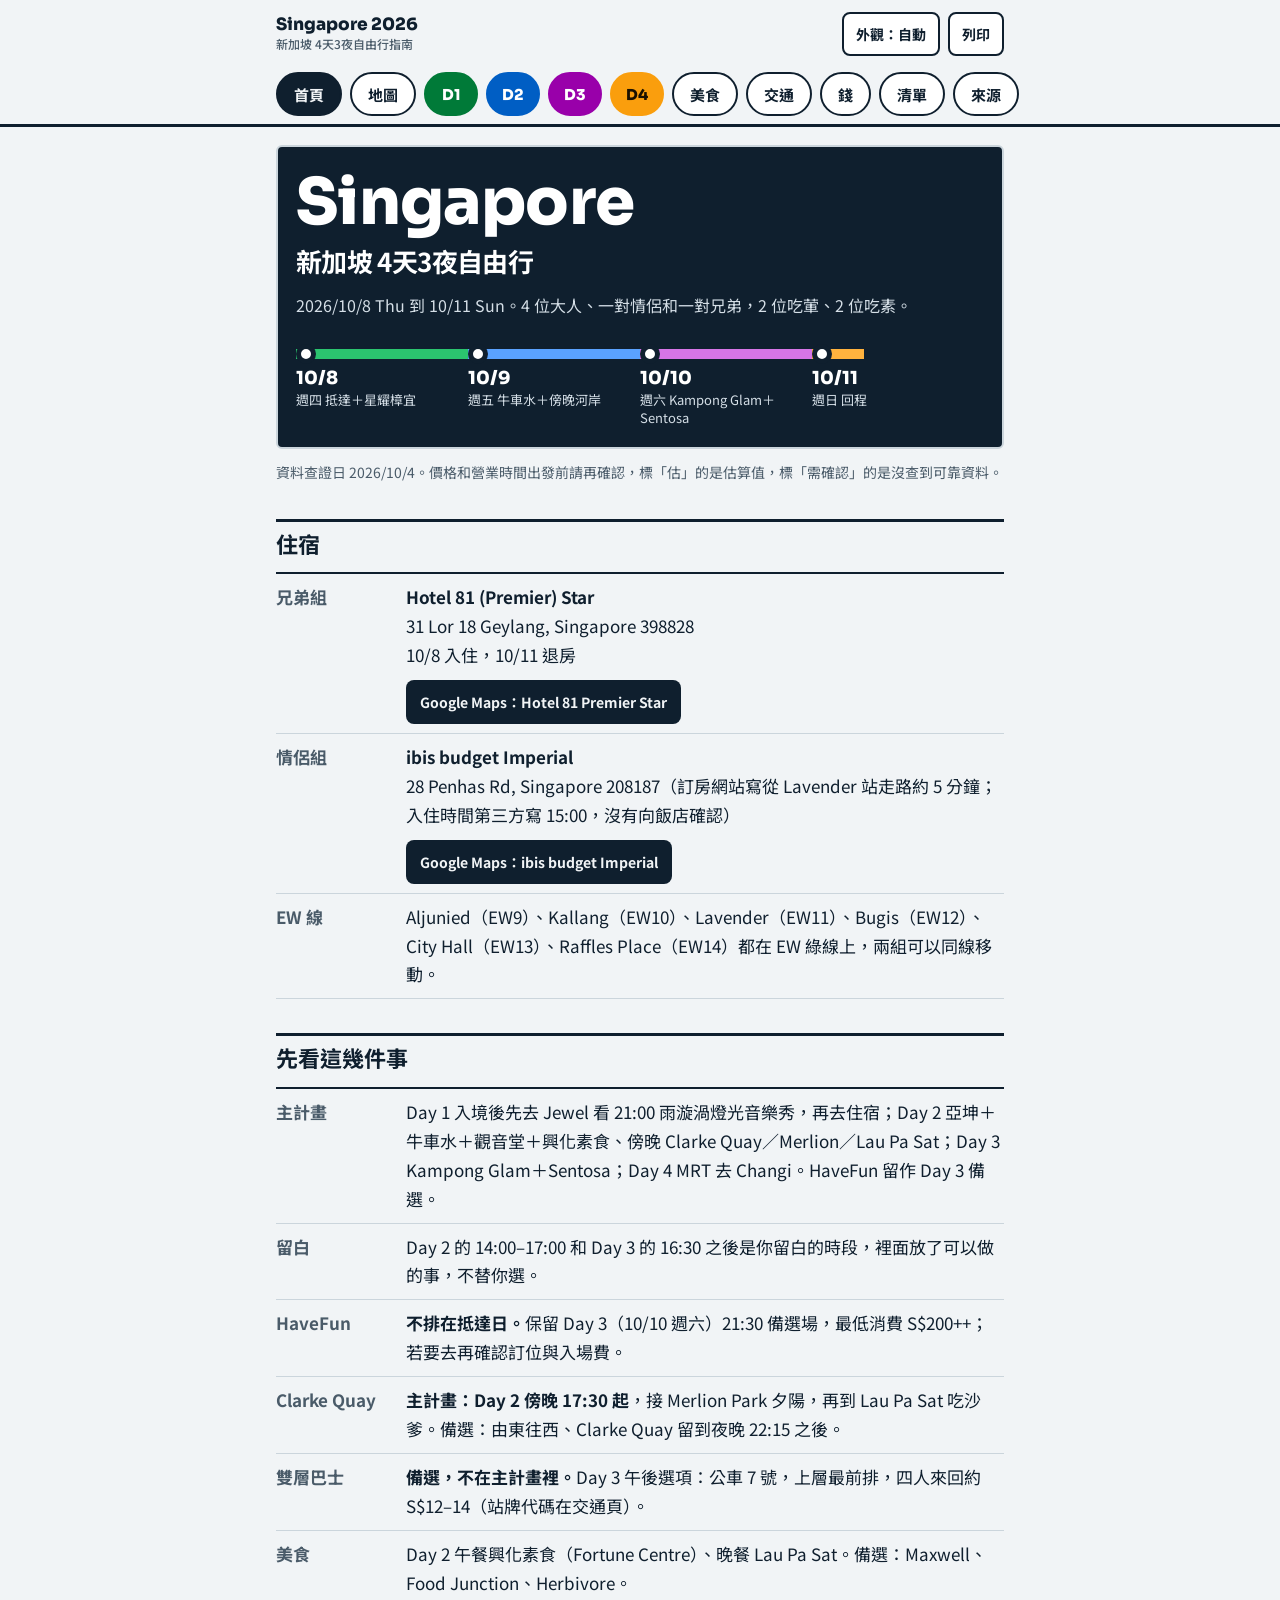
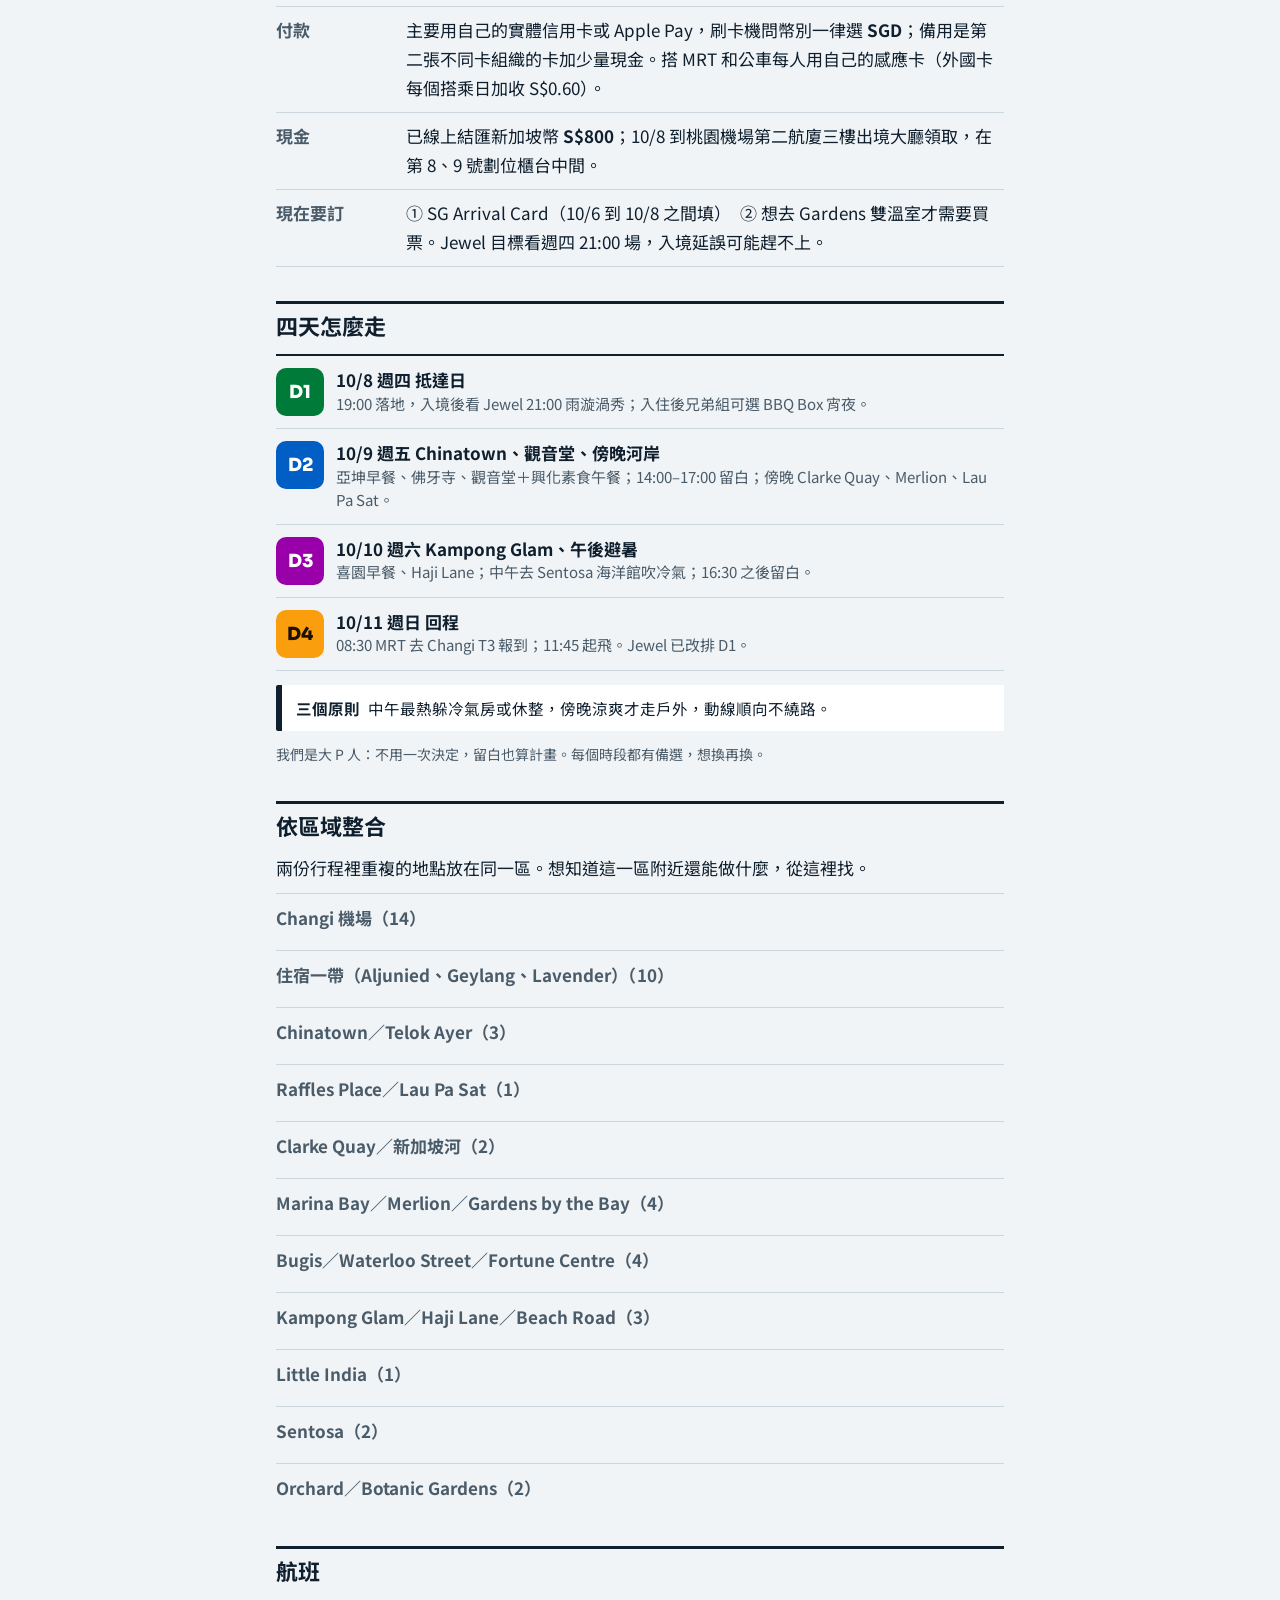
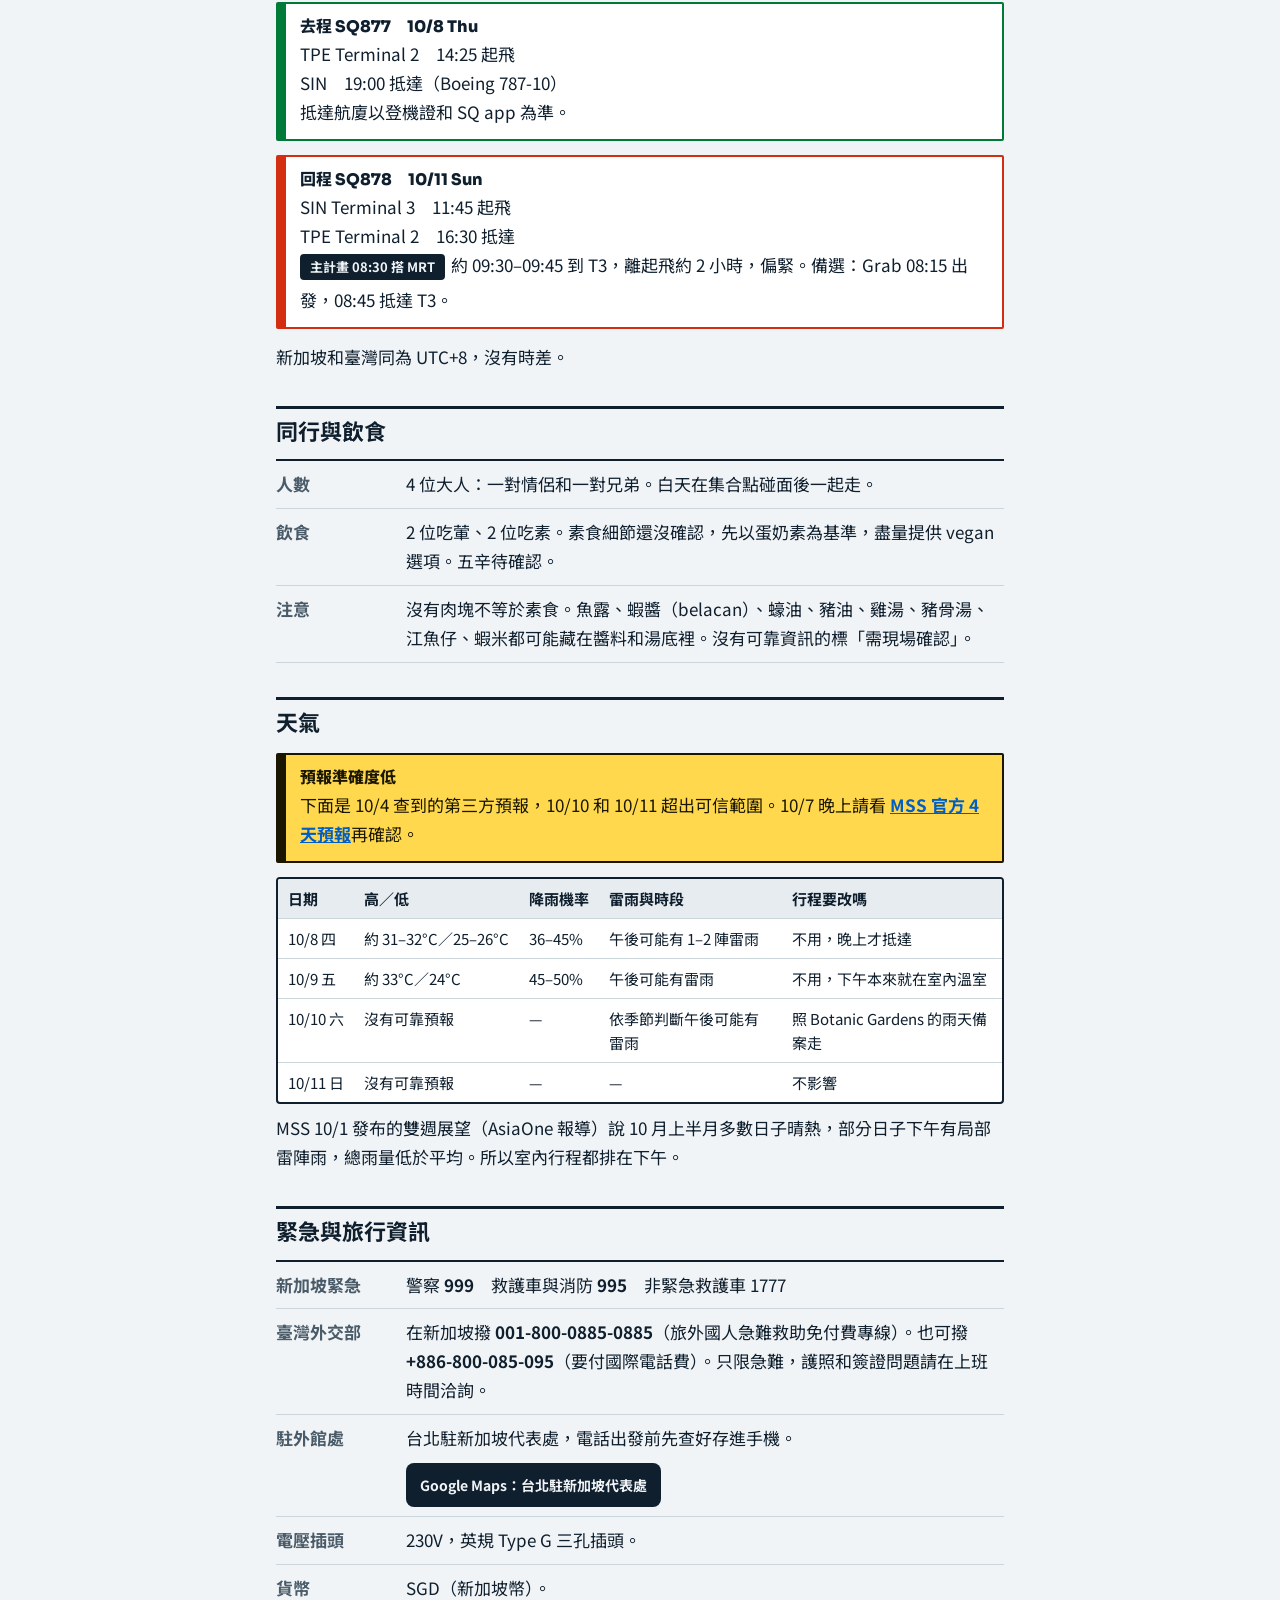
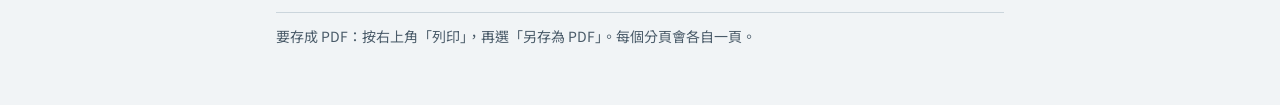
==== index.html @ 4a880fe7 "Add Geylang supper option for Day 1" ====
<!DOCTYPE html>
<html lang="zh-Hant" data-theme="auto">
<head>
<meta charset="utf-8">
<meta name="viewport" content="width=device-width, initial-scale=1, viewport-fit=cover">
<title>新加坡 4天3夜自由行指南 2026/10/8–10/11</title>
<meta name="theme-color" content="#0F1F2E">
<link rel="preconnect" href="https://fonts.googleapis.com">
<link rel="preconnect" href="https://fonts.gstatic.com" crossorigin>
<link href="https://fonts.googleapis.com/css2?family=Noto+Sans+TC:wght@400;500;700;900&amp;family=Sora:wght@500;700;800&amp;display=swap" rel="stylesheet">
<style>
/* ---------- tokens: 以新加坡 MRT 路線色當每天的識別色 ---------- */
:root{
  --paper:#F1F4F6; --surface:#FFFFFF; --soft:#E6ECF0; --ink:#0F1F2E; --muted:#4A5B69; --line:#CBD5DC;
  --ew:#007A38; --dt:#005EC4; --ne:#9900AA; --cc:#FA9E0D;
  --ew-r:#007A38; --dt-r:#005EC4; --ne-r:#9900AA; --cc-r:#E58A00;
  --red:#D42E12; --red-t:#B3250D;
  --sign:#FFD84D; --sign-ink:#1B1600;
  --veg-bg:#DDF3E4; --veg-ink:#0B5D2A;
  --rain-bg:#DCEBFA; --rain-ink:#0B3F85;
  --focus:#005EC4;
  box-sizing:border-box;
  padding-top:env(safe-area-inset-top,0px);
  padding-bottom:env(safe-area-inset-bottom,0px);
}
@media (prefers-color-scheme:dark){
  :root:not([data-theme="light"]){
    --paper:#0B1620; --surface:#13222E; --soft:#1B2D3A; --ink:#EAF0F4; --muted:#A5B5C1; --line:#2B3E4C;
    --ew-r:#2BC46F; --dt-r:#5AA2FF; --ne-r:#D675E6; --cc-r:#FFB23E;
    --red-t:#FF8A73; --veg-bg:#133B24; --veg-ink:#8FE0AE; --rain-bg:#12304F; --rain-ink:#9CC8FF; --focus:#8FC0FF;
  }
}
:root[data-theme="dark"]{
  --paper:#0B1620; --surface:#13222E; --soft:#1B2D3A; --ink:#EAF0F4; --muted:#A5B5C1; --line:#2B3E4C;
  --ew-r:#2BC46F; --dt-r:#5AA2FF; --ne-r:#D675E6; --cc-r:#FFB23E;
  --red-t:#FF8A73; --veg-bg:#133B24; --veg-ink:#8FE0AE; --rain-bg:#12304F; --rain-ink:#9CC8FF; --focus:#8FC0FF;
}
.L1{--lnc:var(--ew);--lnr:var(--ew-r);--lni:#fff}
.L2{--lnc:var(--dt);--lnr:var(--dt-r);--lni:#fff}
.L3{--lnc:var(--ne);--lnr:var(--ne-r);--lni:#fff}
.L4{--lnc:var(--cc);--lnr:var(--cc-r);--lni:#1B1100}

/* ---------- base ---------- */
*,*::before,*::after{box-sizing:inherit}
html{background:var(--paper);-webkit-text-size-adjust:100%;scroll-padding-top:calc(env(safe-area-inset-top,0px) + 70px)}
body{margin:0;background:var(--paper);color:var(--ink);
  font:400 17px/1.7 "Noto Sans TC",system-ui,-apple-system,"PingFang TC","Microsoft JhengHei",sans-serif}
a{color:inherit}
a:focus-visible,button:focus-visible,input:focus-visible,summary:focus-visible{outline:3px solid var(--focus);outline-offset:2px}
h1,h2,h3,h4{font-family:Sora,"Noto Sans TC",system-ui,sans-serif;margin:0;line-height:1.3}
p{margin:0 0 10px}
small{font-size:13px;color:var(--muted)}
b,strong{font-weight:700}
.wrap{max-width:760px;margin:0 auto;padding:0 16px}

/* ---------- top bar & nav ---------- */
.top{display:flex;align-items:center;justify-content:space-between;gap:12px;padding:12px 16px 8px;max-width:760px;margin:0 auto}
.brand{font:800 17px/1.2 Sora,"Noto Sans TC",sans-serif}
.brand small{display:block;font:500 12px/1.4 "Noto Sans TC",sans-serif;color:var(--muted)}
.tools{display:flex;gap:8px}
.tools button{min-height:44px;min-width:44px;padding:0 12px;border:2px solid var(--ink);border-radius:8px;background:var(--surface);color:var(--ink);font:700 14px/1 "Noto Sans TC",sans-serif;cursor:pointer}
.nav{position:sticky;top:env(safe-area-inset-top,0px);z-index:20;background:var(--paper);border-bottom:3px solid var(--ink)}
.nav .row{display:flex;gap:8px;overflow-x:auto;padding:8px 16px;max-width:760px;margin:0 auto;scrollbar-width:none}
.nav .row::-webkit-scrollbar{display:none}
.nav a{flex:none;display:inline-flex;align-items:center;justify-content:center;min-height:44px;padding:0 16px;border:2px solid var(--ink);border-radius:999px;background:var(--surface);color:var(--ink);font:700 15px/1 "Noto Sans TC",sans-serif;text-decoration:none}
.nav a[aria-current="page"]{background:var(--ink);color:var(--paper)}
.nav a.dy{min-width:54px;padding:0 12px;border-color:var(--lnc);background:var(--lnc);color:var(--lni);font-family:Sora,sans-serif;font-weight:800}
.nav a.dy[aria-current="page"]{background:var(--lnc);color:var(--lni);outline:3px solid var(--ink);outline-offset:2px}
main{max-width:760px;margin:0 auto;padding:18px 16px 56px}
.js .panel{display:none}
.js .panel.on{display:block}

/* ---------- hero: 站名牌 + 四站路線 ---------- */
.hero{background:#0F1F2E;color:#fff;border-radius:6px;padding:22px 18px 20px;border:2px solid var(--line)}
.hero h1{font:800 clamp(40px,12vw,64px)/1.05 Sora,sans-serif;letter-spacing:-.01em}
.hero h1 span{display:block;margin-top:8px;font:700 clamp(20px,5.6vw,26px)/1.3 "Noto Sans TC",sans-serif}
.hero .lead{margin:14px 0 22px;font-size:16px;color:#D5DFE7}
.strip{list-style:none;margin:0;padding:0;display:flex}
.strip li{flex:1;position:relative;padding-top:26px}
.strip li::before{content:"";position:absolute;left:0;right:0;top:8px;height:10px}
.strip li:nth-child(1)::before{background:#2BC46F}
.strip li:nth-child(2)::before{background:#5AA2FF}
.strip li:nth-child(3)::before{background:#D675E6}
.strip li:nth-child(4)::before{background:#FFB23E;right:70%}
.strip li::after{content:"";position:absolute;left:0;top:3px;width:20px;height:20px;border-radius:50%;background:#fff;border:5px solid #0F1F2E;box-shadow:0 0 0 3px #fff inset}
.strip a{display:block;min-height:56px;color:#fff;text-decoration:none;padding-right:6px}
.strip b{display:block;font:800 18px/1.3 Sora,sans-serif}
.strip span{display:block;font-size:13px;line-height:1.4;color:#D5DFE7}
.stamp{margin:12px 0 0;font-size:14px;color:var(--muted)}

/* ---------- headings & signage ---------- */
.panel h2.sec{margin:34px 0 12px;padding-top:10px;border-top:3px solid var(--ink);font-size:22px}
.panel h2.sec:first-child{margin-top:0}
.sign{margin:14px 0;padding:12px 14px;border:2px solid var(--ink);border-left-width:10px;border-radius:2px;background:var(--surface)}
.sign .t{display:block;font:800 16px/1.4 Sora,"Noto Sans TC",sans-serif;margin-bottom:2px}
.sign p:last-child{margin-bottom:0}
.sign.warn{background:var(--sign);color:var(--sign-ink);border-color:var(--sign-ink)}
.sign.red{border-color:var(--red)}
.sign.blue{border-color:var(--dt-r)}
.sign.green{border-color:var(--ew-r)}

/* ---------- day header ---------- */
.dayhead{display:flex;align-items:center;gap:14px;margin-bottom:14px}
.dayhead .badge{flex:none;display:grid;place-items:center;width:62px;height:62px;border-radius:12px;background:var(--lnc);color:var(--lni);font:800 24px/1 Sora,sans-serif}
.dayhead .date{margin:0;font:700 15px/1.3 "Noto Sans TC",sans-serif;color:var(--muted)}
.dayhead h2{font-size:24px}
.facts{display:grid;grid-template-columns:repeat(3,1fr);border-top:3px solid var(--lnr);border-bottom:3px solid var(--lnr);margin:0 0 18px}
.facts div{padding:10px 8px;border-left:1px solid var(--line)}
.facts div:first-child{border-left:0;padding-left:0}
.facts b{display:block;font:800 18px/1.3 Sora,"Noto Sans TC",sans-serif}
.facts span{display:block;font-size:13px;line-height:1.4;color:var(--muted)}

/* ---------- timeline: 每個停靠點像一個車站 ---------- */
.stop{position:relative;padding:0 0 26px 38px}
.stop::before{content:"";position:absolute;left:11px;top:10px;bottom:-10px;width:8px;border-radius:4px;background:var(--lnr)}
.stop:last-of-type::before{bottom:auto;height:20px}
.stop::after{content:"";position:absolute;left:3px;top:3px;width:24px;height:24px;border-radius:50%;background:var(--surface);border:5px solid var(--ink)}
.stop.key::after{background:var(--ink);box-shadow:0 0 0 4px var(--surface) inset}
.time{margin:0 0 2px;font:800 20px/1.3 Sora,"Noto Sans TC",sans-serif;letter-spacing:.01em}
.stop h3{font-size:19px;margin:0 0 4px}
.what{margin:2px 0 4px}
.meta{margin:6px 0 4px;padding:0;list-style:none;font-size:15px;line-height:1.6}
.meta li{display:grid;grid-template-columns:3.7em 1fr;gap:6px;padding:3px 0}
.meta b{color:var(--muted);font-weight:700}
.tags{margin:8px 0 0}
.tag{display:inline-block;margin:0 6px 6px 0;padding:2px 10px;border-radius:4px;font:700 13px/1.7 "Noto Sans TC",sans-serif}
.t-res{background:var(--red);color:#fff}
.t-cash{background:var(--sign);color:var(--sign-ink)}
.t-veg{background:var(--veg-bg);color:var(--veg-ink);box-shadow:inset 0 0 0 1.5px currentColor}
.t-rain{background:var(--rain-bg);color:var(--rain-ink)}
.t-must{background:var(--ink);color:var(--paper)}
.t-booked{background:#007A38;color:#fff}
.t-booked[hidden]{display:none}
.maps{display:flex;flex-wrap:wrap;gap:8px;margin:10px 0 0}
.maps a{display:inline-flex;align-items:center;min-height:44px;padding:0 14px;border-radius:8px;background:var(--ink);color:var(--paper);font:700 14px/1.3 "Noto Sans TC",sans-serif;text-decoration:none}
details{margin:8px 0}
summary{min-height:44px;display:flex;align-items:center;cursor:pointer;font-weight:700;color:var(--muted)}

/* ---------- 餐點區塊 ---------- */
.meal{margin:10px 0;padding:10px 12px;background:var(--soft);border-radius:6px}
.meal h4{font-size:16px;margin:0 0 6px}
.meal .r{display:grid;grid-template-columns:3.4em 1fr;gap:8px;padding:6px 0;border-top:1px solid var(--line);font-size:15px;line-height:1.55}
.meal .r:first-of-type{border-top:0}
.k{align-self:start;text-align:center;border-radius:4px;font:700 12px/1.9 "Noto Sans TC",sans-serif}
.k.n{background:var(--ink);color:var(--paper)}
.k.v{background:var(--veg-ink);color:var(--veg-bg)}
.k.g{background:var(--veg-bg);color:var(--veg-ink);box-shadow:inset 0 0 0 1.5px currentColor}
.k.b{background:var(--line);color:var(--ink)}
.meal .info{margin:6px 0 0;padding-top:6px;border-top:1px solid var(--line);font-size:14px;line-height:1.6;color:var(--muted)}

/* ---------- tables, cards, lists ---------- */
.scroll{overflow-x:auto;margin:10px 0;border:2px solid var(--ink);border-radius:4px;background:var(--surface);-webkit-overflow-scrolling:touch}
table{border-collapse:collapse;width:100%;min-width:540px;font-size:15px;line-height:1.55}
th,td{padding:8px 10px;border-bottom:1px solid var(--line);text-align:left;vertical-align:top}
tr:last-child td{border-bottom:0}
th{background:var(--soft);font-weight:700;white-space:nowrap}
td a,.lnk{color:var(--dt-r);font-weight:700}
.num{white-space:nowrap}
.dl{margin:0}
.dl .row{display:grid;grid-template-columns:7.2em 1fr;gap:8px;padding:9px 0;border-bottom:1px solid var(--line)}
.dl .row:first-child{border-top:2px solid var(--ink)}
.dl dt{font-weight:700;color:var(--muted)}
.dl dd{margin:0}
.daylist a{display:flex;gap:12px;align-items:flex-start;padding:12px 0;border-bottom:1px solid var(--line);text-decoration:none;min-height:56px}
.daylist a:first-child{border-top:2px solid var(--ink)}
.daylist .badge{flex:none;display:grid;place-items:center;width:48px;height:48px;border-radius:10px;background:var(--lnc);color:var(--lni);font:800 18px/1 Sora,sans-serif}
.daylist b{display:block;line-height:1.4}
.daylist span.t2{display:block;font-size:15px;line-height:1.55;color:var(--muted)}
.vc{margin:12px 0;padding:12px 14px;border:2px solid var(--ink);border-radius:6px;background:var(--surface)}
.vc h4{font-size:17px;margin:0 0 4px}
.vc p{margin:0 0 6px;font-size:15px;line-height:1.6}
.vc .k2{font-size:14px;color:var(--muted);line-height:1.6}
.cc{margin:14px 0;border:2px solid var(--ink);border-radius:6px;background:var(--surface)}
.cc summary{list-style:none;display:block;position:relative;min-height:60px;padding:10px 46px 10px 14px;background:var(--ink);color:var(--paper);border-radius:3px;cursor:pointer}
.cc summary::-webkit-details-marker{display:none}
.cc summary::after{content:"+";position:absolute;right:16px;top:50%;transform:translateY(-50%);font:800 26px/1 Sora,sans-serif}
.cc[open] summary{border-radius:3px 3px 0 0}
.cc[open] summary::after{content:"−"}
.cc .cn{display:block;font:800 17px/1.4 Sora,"Noto Sans TC",sans-serif}
.cc .cs{display:block;font-size:14px;line-height:1.4;opacity:.85}
.cc .calc{margin:0 14px 12px}
details.grab{margin:12px 0;border:2px solid var(--ink);border-radius:6px;background:var(--surface)}
details.grab summary{padding:10px 14px;min-height:52px;color:var(--ink);font-weight:800}
details.grab .gb{padding:0 14px 12px;font-size:15.5px}
.gb .steps,.steps{margin:6px 0 10px;padding-left:22px}
.gb .steps li,.steps li{margin:0 0 8px}
.cc dl{margin:0;padding:4px 14px 8px;font-size:15px}
.cc .row{display:grid;grid-template-columns:7em 1fr;gap:8px;padding:6px 0;border-bottom:1px solid var(--line)}
.cc .row:last-child{border-bottom:0}
.cc dt{font-weight:700;color:var(--muted)}
.cc dd{margin:0}
.calc{margin:12px 0;padding:12px 14px;background:var(--soft);border-radius:6px;font-size:15px}
.calc p{margin:0 0 6px}
.calc .big{font:800 20px/1.4 Sora,"Noto Sans TC",sans-serif}
.phrase{display:block;width:100%;margin:8px 0;padding:12px 14px;min-height:60px;text-align:left;background:var(--surface);color:var(--ink);border:2px solid var(--ink);border-radius:6px;font:inherit;cursor:pointer}
.phrase b{display:block;font-size:17px;line-height:1.45}
.phrase span{display:block;font-size:15px;line-height:1.5;color:var(--muted)}
.show{position:fixed;inset:0;z-index:50;display:flex;flex-direction:column;justify-content:center;gap:18px;padding:calc(24px + env(safe-area-inset-top,0px)) 22px calc(24px + env(safe-area-inset-bottom,0px));background:var(--ink);color:var(--paper);cursor:pointer}
.show[hidden]{display:none}
.show .en{font:800 clamp(28px,8.4vw,46px)/1.3 Sora,"Noto Sans TC",sans-serif}
.show .zh{font:700 clamp(24px,7vw,36px)/1.4 "Noto Sans TC",sans-serif}
.show .ms,.show .ta{font:500 clamp(18px,5vw,24px)/1.5 "Noto Sans TC",sans-serif;opacity:.85}
.show small{color:inherit;opacity:.7}
.chk{display:flex;gap:12px;align-items:flex-start;min-height:52px;padding:10px 0;border-bottom:1px solid var(--line);cursor:pointer}
.chk input{flex:none;width:26px;height:26px;margin:2px 0 0;accent-color:var(--ink)}
.chk input:checked + span{color:var(--muted);text-decoration:line-through}
.chk small{display:block}
.group{margin:0 0 6px;padding-top:8px;border-top:2px solid var(--ink)}
.group:first-of-type{border-top:0}
.pager{display:flex;gap:10px;margin:30px 0 0}
.pager a{flex:1;display:flex;align-items:center;justify-content:center;min-height:56px;padding:0 10px;border:2px solid var(--ink);border-radius:8px;background:var(--surface);font-weight:700;text-align:center;text-decoration:none}
.src li{margin:0 0 10px;font-size:15px;line-height:1.6;word-break:break-word}
.src ul{margin:0;padding-left:20px}
.foot{margin-top:40px;padding-top:12px;border-top:3px solid var(--ink);font-size:14px;color:var(--muted)}

/* ---------- print: 每個分頁各自成頁，存成 PDF ---------- */
@media print{
  html:root[data-theme]{--paper:#fff;--surface:#fff;--soft:#EEF1F3;--ink:#000;--muted:#333;--line:#BBB;
    --ew-r:#007A38;--dt-r:#005EC4;--ne-r:#9900AA;--cc-r:#E58A00;--red-t:#B3250D;--veg-bg:#DDF3E4;--veg-ink:#0B5D2A;--rain-bg:#DCEBFA;--rain-ink:#0B3F85}
  :root{padding:0}
  html,body{background:#fff !important;color:#000 !important;font-size:12.5px}
  .top .tools,.nav,.pager{display:none !important}
  .js .panel{display:block !important}
  .panel{break-before:page}
  #home{break-before:auto}
  .stop,.meal,.sign,.cc,.vc,.facts{break-inside:avoid}
  .hero{background:#fff;color:#000;border:2px solid #000}
  .hero .lead,.strip a,.strip span{color:#000}
  .strip li::after{background:#000;border-color:#fff}
  .maps a{background:#fff;color:#000;border:1px solid #000;min-height:0;padding:2px 8px}
  .phrase{break-inside:avoid}
  .scroll{overflow:visible}
  table{min-width:0}
  details > *{display:block}
  details{display:block}
  details:not(.cc) summary{display:none}
}
/* ================= Interactive itinerary map ================= */
#map{margin:-18px -16px -56px}
body.map-on main{max-width:1120px}
body.map-on .top{display:none}
.mapui{display:flex;flex-direction:column;height:var(--mh,calc(100vh - 130px));min-height:540px;background:var(--paper)}
.mtabs{flex:none;display:flex;gap:8px;overflow-x:auto;padding:8px 12px 8px;scrollbar-width:none;border-bottom:1px solid var(--line)}
.mtabs::-webkit-scrollbar{display:none}
.mtabs button{flex:none;min-height:44px;min-width:56px;padding:0 16px;border:2px solid var(--ink);border-radius:999px;background:var(--surface);color:var(--ink);font:700 15px/1 "Noto Sans TC",system-ui,sans-serif;cursor:pointer}
.mtabs button.dy{border-color:var(--lnc);background:transparent;color:var(--ink)}
.mtabs button[aria-pressed="true"]{background:var(--ink);color:var(--paper);border-color:var(--ink)}
.mtabs button.dy[aria-pressed="true"]{background:var(--lnc);color:var(--lni);border-color:var(--lnc)}
.mwrap{flex:1 1 auto;min-height:240px;position:relative}
.mapc{position:absolute;inset:0;overflow:hidden;background:var(--soft);touch-action:none;user-select:none;-webkit-user-select:none;cursor:grab;outline-offset:-3px}
.mapc.drag{cursor:grabbing}
.m-tiles{position:absolute;inset:0;overflow:hidden;pointer-events:none}
.m-tiles .tile{position:absolute;left:0;top:0;max-width:none;display:block;image-rendering:auto;opacity:0;transition:opacity .25s}
.m-tiles .tile.ok{opacity:1}
.m-svg{position:absolute;inset:0;pointer-events:none}
.m-marks{position:absolute;inset:0;pointer-events:none}
.mk{position:absolute;left:0;top:0;width:44px;height:44px;margin:-22px 0 0 -22px;padding:0;border:0;background:none;cursor:pointer;pointer-events:auto;display:grid;place-items:center;z-index:1}
.mk .dot{position:relative;display:grid;place-items:center;min-width:34px;height:34px;padding:0 5px;border-radius:17px;background:var(--mc,#005EC4);color:#fff;font:800 15px/1 Sora,system-ui,sans-serif;border:3px solid #fff;box-shadow:0 1px 4px rgba(0,0,0,.45);white-space:nowrap}
.mk.sq .dot{border-radius:9px}
.mk.small .dot{min-width:20px;height:20px;border-width:2px;font-size:11px;padding:0}
.mk .bd{position:absolute;top:-8px;right:-8px;min-width:18px;height:18px;border-radius:9px;display:grid;place-items:center;font:800 11px/1 "Noto Sans TC",system-ui,sans-serif;border:2px solid #fff;color:#fff}
.mk .bd.veg{background:#15803D}
.mk .bd.must{background:#F5B301;color:#1B1100}
.mk .bd.ap{background:#0F172A;font-size:12px}
.mk.must .dot{box-shadow:0 0 0 3px #F5B301,0 1px 5px rgba(0,0,0,.5)}
.mk.sel{z-index:5}
.mk.sel .dot{transform:scale(1.28);box-shadow:0 0 0 4px rgba(255,255,255,.95),0 0 0 7px var(--mc,#005EC4),0 2px 8px rgba(0,0,0,.5)}
.mk .lab{position:absolute;left:100%;top:50%;transform:translateY(-50%);margin-left:2px;padding:1px 6px;border-radius:4px;background:rgba(255,255,255,.92);color:#0F1F2E;font:700 12px/1.4 "Noto Sans TC",system-ui,sans-serif;white-space:nowrap;box-shadow:0 1px 2px rgba(0,0,0,.25);pointer-events:none}
.mk:focus-visible .dot{outline:3px solid var(--focus);outline-offset:2px}
.me{position:absolute;left:0;top:0;width:18px;height:18px;margin:-9px 0 0 -9px;border-radius:50%;background:#2563EB;border:3px solid #fff;box-shadow:0 0 0 6px rgba(37,99,235,.25);pointer-events:none;z-index:4}
.m-pop{position:absolute;left:0;top:0;z-index:10;width:min(310px,calc(100% - 20px));max-height:calc(100% - 16px);overflow-y:auto;padding:12px 14px 12px;background:var(--surface);color:var(--ink);border-radius:12px;box-shadow:0 4px 18px rgba(0,0,0,.35);font-size:14px;line-height:1.5;touch-action:pan-y;cursor:default;user-select:text;-webkit-user-select:text}
.m-pop .px{position:absolute;right:2px;top:2px;width:44px;height:44px;border:0;background:none;color:var(--muted);font:700 22px/1 system-ui;cursor:pointer}
.m-pop h4{margin:0 34px 2px 0;font:700 17px/1.35 "Noto Sans TC",system-ui,sans-serif}
.m-pop .pt{margin:0;font:700 13px var(--f,Sora,system-ui);color:var(--muted)}
.m-pop dl{margin:6px 0 0}
.m-pop dl div{display:grid;grid-template-columns:3.6em 1fr;gap:6px;padding:2px 0}
.m-pop dt{color:var(--muted);font-weight:700}
.m-pop dd{margin:0}
.m-pop .pb{display:flex;gap:8px;margin:8px 0 4px}
.m-pop .pb a{flex:1;display:flex;align-items:center;justify-content:center;min-height:44px;border-radius:8px;background:var(--ink);color:var(--paper);font:700 14px/1.2 "Noto Sans TC",system-ui,sans-serif;text-decoration:none;text-align:center}
.m-pop .pb a.alt{background:transparent;color:var(--ink);box-shadow:inset 0 0 0 2px var(--ink)}
.m-pop .same{margin:8px 0 0;font-size:13px;color:var(--muted)}
.m-pop .same button{min-height:36px;margin-right:6px;padding:0 10px;border:1.5px solid var(--ink);border-radius:999px;background:none;color:var(--ink);font:700 13px system-ui;cursor:pointer}
.m-pop .nv{display:flex;gap:6px;margin-top:6px}
.m-pop .nv span{padding:1px 8px;border-radius:4px;background:var(--soft);font-size:12.5px;font-weight:700}
.m-pop .nv .v{background:var(--veg-bg);color:var(--veg-ink)}
.m-pop .nv .m{background:var(--sign);color:var(--sign-ink)}
.m-ctl{position:absolute;left:10px;top:10px;display:flex;flex-direction:column;gap:8px;z-index:6;align-items:flex-start}
.m-ctl button,.m-zoom button{min-height:44px;padding:0 14px;border:0;border-radius:22px;background:var(--surface);color:var(--ink);font:700 14px/1 "Noto Sans TC",system-ui,sans-serif;box-shadow:0 1px 5px rgba(0,0,0,.35);cursor:pointer}
.m-zoom{position:absolute;right:10px;top:10px;display:flex;flex-direction:column;gap:6px;z-index:6}
.m-zoom button{width:44px;padding:0;font-size:22px;border-radius:12px}
.m-note{position:absolute;left:10px;bottom:30px;z-index:6;max-width:calc(100% - 80px);padding:4px 8px;border-radius:8px;background:var(--sign);color:var(--sign-ink);font-size:12px;line-height:1.4}
.m-note button{margin-left:6px;min-height:30px;border:0;background:none;color:inherit;text-decoration:underline;font:700 13px system-ui;cursor:pointer}
.m-attr{position:absolute;right:0;bottom:0;z-index:6;padding:1px 6px;background:rgba(255,255,255,.8);color:#333;font:11px/1.5 system-ui}
.m-scale{position:absolute;left:10px;bottom:8px;z-index:6;font:700 11px/1 Sora,system-ui;color:var(--ink)}
.m-scale i{display:block;height:5px;border:2px solid var(--ink);border-top:0;margin-bottom:2px}
.m-toast{position:absolute;left:50%;bottom:48px;transform:translateX(-50%);z-index:12;max-width:calc(100% - 24px);padding:8px 14px;border-radius:18px;background:var(--ink);color:var(--paper);font:600 13.5px/1.45 "Noto Sans TC",system-ui,sans-serif;text-align:center}
.m-legend{position:absolute;left:10px;top:118px;z-index:7;padding:10px 12px;background:var(--surface);color:var(--ink);border-radius:10px;box-shadow:0 2px 10px rgba(0,0,0,.35);font-size:13.5px;line-height:1.9}
.m-legend div{display:flex;align-items:center;gap:8px}
.m-legend i{display:inline-block;width:18px;height:18px;border-radius:9px;border:2px solid #fff;box-shadow:0 0 0 1px rgba(0,0,0,.3)}
.m-legend i.sq{border-radius:5px}

/* bottom itinerary panel */
.mpanel{flex:none;background:var(--paper);border-top:1px solid var(--line);display:flex;flex-direction:column;min-height:0}
.mhead{display:flex;align-items:center;justify-content:space-between;gap:10px;padding:4px 12px 0}
.mhead b{font:700 15px/1.3 "Noto Sans TC",system-ui,sans-serif}
.mhead small{display:block;font-size:12.5px;color:var(--muted)}
.mhead a{flex:none;display:inline-flex;align-items:center;min-height:44px;padding:0 12px;border-radius:8px;background:var(--ink);color:var(--paper);font:700 13px/1.2 "Noto Sans TC",system-ui,sans-serif;text-decoration:none}
.mcards{display:flex;gap:10px;overflow-x:auto;scroll-snap-type:x proximity;padding:4px 12px 10px;-webkit-overflow-scrolling:touch;scrollbar-width:none}
.mcards::-webkit-scrollbar{display:none}
.card{flex:none;width:min(268px,78vw);scroll-snap-align:start;padding:8px 12px 9px;border-radius:12px;background:var(--surface);cursor:pointer;box-shadow:inset 0 0 0 1.5px var(--line)}
.card[aria-current="true"]{box-shadow:inset 0 0 0 3px var(--ink)}
.card:focus-visible{outline:3px solid var(--focus);outline-offset:2px}
.c-top{display:flex;align-items:center;gap:8px}
.c-n{display:grid;place-items:center;min-width:28px;height:28px;padding:0 6px;border-radius:14px;background:var(--mc,#005EC4);color:#fff;font:800 14px/1 Sora,system-ui,sans-serif}
.c-t{font:700 15px/1.2 Sora,system-ui,sans-serif}
.c-tags{margin-left:auto;display:flex;gap:4px}
.c-tags span{padding:0 7px;border-radius:9px;font:700 11.5px/1.7 "Noto Sans TC",system-ui,sans-serif;color:#fff;background:#15803D}
.c-tags span.m{background:#F5B301;color:#1B1100}
.c-tags span.u{background:var(--soft);color:var(--muted)}
.card h3{margin:4px 0 0;font:700 16px/1.3 "Noto Sans TC",system-ui,sans-serif}
.c-act{margin:1px 0 5px;font-size:13px;line-height:1.45;color:var(--muted);display:-webkit-box;-webkit-line-clamp:2;-webkit-box-orient:vertical;overflow:hidden}
.c-next{padding-top:5px;border-top:1px solid var(--line);font-size:12.5px;line-height:1.45;display:-webkit-box;-webkit-line-clamp:2;-webkit-box-orient:vertical;overflow:hidden}
.c-next b{color:var(--muted);margin-right:6px}
.card.day .c-n{background:var(--lnc);color:var(--lni)}
.card.day p{margin:4px 0 0;font-size:13.5px;color:var(--muted)}

@media (min-width:900px){
  #map{margin:-18px 0 -56px}
  .mapui{display:grid;grid-template-columns:minmax(0,1fr) 390px;grid-template-rows:auto minmax(0,1fr);height:var(--mh,calc(100vh - 140px));min-height:600px}
  .mtabs{grid-column:1/3}
  .mwrap{grid-column:1;grid-row:2;min-height:0}
  .mpanel{grid-column:2;grid-row:2;border-top:0;border-left:1px solid var(--line);overflow:hidden}
  .mcards{flex-direction:column;overflow-y:auto;overflow-x:hidden;scroll-snap-type:none;padding:8px 12px 16px}
  .card{width:auto}
  .mhead{padding-top:12px}
}
@media (max-width:420px){ .m-legend{top:112px} }
@media print{ .js #map.panel{display:none !important} }

.mk.tiny .dot{min-width:26px;height:26px;border-width:2px;font-size:12px;padding:0 3px;border-radius:13px}
.mk.tiny.sq .dot{border-radius:7px}
.mk.tiny .bd{top:-9px;right:-9px;min-width:16px;height:16px;font-size:10px}

.mk.alt .dot{opacity:.65;border-style:dashed}

.mapjump{display:inline-flex;align-items:center;min-height:44px;margin:0 0 16px;padding:0 16px;border:2px solid var(--lnc);border-radius:999px;font:700 14px/1 "Noto Sans TC",system-ui,sans-serif;text-decoration:none;color:var(--ink);background:var(--surface)}
@media print{.mapjump{display:none}}
/* ===== main plan + options (inside the existing guide's look) ===== */
.stop .st{font:600 12.5px/1 "Noto Sans TC",system-ui,sans-serif;color:var(--muted);letter-spacing:.01em}
.slabel{margin:0 0 1px;font:700 13px/1.4 "Noto Sans TC",system-ui,sans-serif;color:var(--muted)}
.stop.free h3{color:var(--muted)}
.stop.slot::before{background:none;width:0;border-left:6px dotted var(--lnr);border-radius:0;opacity:.8}
.stop.slot:last-of-type::before{display:none}
.stop.slot::after{border-style:dashed}
details.opts{margin:8px 0 2px}
details.opts>summary{display:inline-flex;align-items:center;gap:8px;min-height:44px;padding:0 16px;border:2px solid var(--ink);border-radius:999px;background:var(--surface);color:var(--ink);font:700 14.5px/1 "Noto Sans TC",system-ui,sans-serif;cursor:pointer;list-style:none}
details.opts>summary::-webkit-details-marker{display:none}
details.opts>summary::before{content:"+";font:800 18px/1 Sora,system-ui}
details.opts[open]>summary::before{content:"−"}
.opt{margin:12px 0 0;padding:12px 0 4px;border-top:2px solid var(--line)}
.opt.on{border-top-color:var(--lnr)}
.oh{display:flex;flex-wrap:wrap;align-items:center;gap:8px}
.oh .ol{display:grid;place-items:center;width:26px;height:26px;border-radius:50%;background:var(--ink);color:var(--paper);font:800 13px/1 Sora,system-ui}
.opt.on .oh .ol{background:var(--lnr);color:#fff}
.oh b{font:700 16.5px/1.4 "Noto Sans TC",system-ui,sans-serif}
.ot{display:flex;gap:6px;flex-wrap:wrap}
.ot em{font:600 12px/1.6 "Noto Sans TC",system-ui,sans-serif;font-style:normal;color:var(--muted)}
.ot em.main{color:var(--ink);font-weight:800}
.ot em.pick{color:var(--lnr);font-weight:800}
.opt .what{margin:3px 0 4px;font-size:15.5px}
ul.pm{list-style:none;margin:6px 0;padding:0;font-size:15px;line-height:1.6}
ul.pm li{position:relative;padding-left:18px;margin:2px 0}
ul.pm.plus li::before{content:"+";position:absolute;left:2px;font-weight:800;color:var(--ew-r)}
ul.pm.minus li::before{content:"−";position:absolute;left:3px;font-weight:800;color:var(--red-t)}
ul.pm.dot li::before{content:"•";position:absolute;left:4px;color:var(--muted)}
.opt details.more{margin:4px 0}
.opt details.more>summary{min-height:40px;display:flex;align-items:center;cursor:pointer;font:700 14px/1 "Noto Sans TC",system-ui,sans-serif;color:var(--muted)}
.pick-btn{min-height:46px;margin:8px 0 6px;padding:0 20px;border:0;border-radius:23px;background:var(--ink);color:var(--paper);font:700 15px/1 "Noto Sans TC",system-ui,sans-serif;cursor:pointer}
.pick-btn.is{background:var(--lnr);color:#fff}
.clear-btn{min-height:44px;margin:10px 0 4px;padding:0;border:0;background:none;color:var(--muted);text-decoration:underline;font:600 14px/1 "Noto Sans TC",system-ui,sans-serif;cursor:pointer}
.areas details.area{border-top:1px solid var(--line)}
.areas details.area>summary{display:flex;align-items:center;min-height:48px;cursor:pointer;font-weight:700}
.arealist{list-style:none;margin:0 0 10px;padding:0;font-size:15px;line-height:1.55}
.arealist li{padding:5px 0;border-top:1px solid var(--line)}
.arealist a{font:700 13px Sora,system-ui;color:var(--dt-r);text-decoration:none}
.amark{font-size:12.5px;color:var(--muted)}
.principle{margin:14px 0 0;padding:10px 14px;border-left:6px solid var(--ink);background:var(--surface);border-radius:2px;font-size:15.5px}
.principle b{margin-right:8px}
@media print{ details.opts>summary{display:none} .pick-btn,.clear-btn{display:none} }

</style>
</head>
<body>
<header class="top">
  <div class="brand">Singapore 2026<small>新加坡 4天3夜自由行指南</small></div>
  <div class="tools">
    <button type="button" id="themeBtn" aria-label="切換外觀">外觀：自動</button>
    <button type="button" id="printBtn" aria-label="列印或存成 PDF">列印</button>
  </div>
</header>

<nav class="nav" aria-label="分頁">
  <div class="row">
    <a href="#home">首頁</a>
    <a href="#map">地圖</a>
    <a href="#d1" class="dy L1">D1</a>
    <a href="#d2" class="dy L2">D2</a>
    <a href="#d3" class="dy L3">D3</a>
    <a href="#d4" class="dy L4">D4</a>
    <a href="#food">美食</a>
    <a href="#move">交通</a>
    <a href="#money">錢</a>
    <a href="#todo">清單</a>
    <a href="#src">來源</a>
  </div>
</nav>

<main>

<!-- ===================== HOME ===================== -->
<section class="panel on" id="home">
  <div class="hero">
    <h1>Singapore<span>新加坡 4天3夜自由行</span></h1>
    <p class="lead">2026/10/8 Thu 到 10/11 Sun。4 位大人、一對情侶和一對兄弟，2 位吃葷、2 位吃素。</p>
    <ol class="strip" aria-label="四天路線">
      <li><a href="#d1"><b>10/8</b><span>週四 抵達＋星耀樟宜</span></a></li>
      <li><a href="#d2"><b>10/9</b><span>週五 牛車水＋傍晚河岸</span></a></li>
      <li><a href="#d3"><b>10/10</b><span>週六 Kampong Glam＋Sentosa</span></a></li>
      <li><a href="#d4"><b>10/11</b><span>週日 回程</span></a></li>
    </ol>
  </div>
  <p class="stamp">資料查證日 2026/10/4。價格和營業時間出發前請再確認，標「估」的是估算值，標「需確認」的是沒查到可靠資料。</p>

  <h2 class="sec">住宿</h2>
  <dl class="dl">
    <div class="row"><dt>兄弟組</dt><dd><b>Hotel 81 (Premier) Star</b><br>31 Lor 18 Geylang, Singapore 398828<br>10/8 入住，10/11 退房<div class="maps"><a href="https://www.google.com/maps/search/?api=1&amp;query=Hotel+81+Premier+Star+31+Lor+18+Geylang+Singapore" target="_blank" rel="noopener">Google Maps：Hotel 81 Premier Star</a></div></dd></div>
    <div class="row"><dt>情侶組</dt><dd><b>ibis budget Imperial</b><br>28 Penhas Rd, Singapore 208187（訂房網站寫從 Lavender 站走路約 5 分鐘；入住時間第三方寫 15:00，沒有向飯店確認）<div class="maps"><a href="https://www.google.com/maps/search/?api=1&amp;query=ibis+budget+Singapore+Imperial+28+Penhas+Rd+Singapore+208187" target="_blank" rel="noopener">Google Maps：ibis budget Imperial</a></div></dd></div>
    <div class="row"><dt>EW 線</dt><dd>Aljunied（EW9）、Kallang（EW10）、Lavender（EW11）、Bugis（EW12）、City Hall（EW13）、Raffles Place（EW14）都在 EW 綠線上，兩組可以同線移動。</dd></div>
  </dl>



  <h2 class="sec">先看這幾件事</h2>
  <dl class="dl">
    <div class="row"><dt>主計畫</dt><dd>Day 1 入境後先去 Jewel 看 21:00 雨漩渦燈光音樂秀，再去住宿；Day 2 亞坤＋牛車水＋觀音堂＋興化素食、傍晚 Clarke Quay／Merlion／Lau Pa Sat；Day 3 Kampong Glam＋Sentosa；Day 4 MRT 去 Changi。HaveFun 留作 Day 3 備選。</dd></div>
    <div class="row"><dt>留白</dt><dd>Day 2 的 14:00–17:00 和 Day 3 的 16:30 之後是你留白的時段，裡面放了可以做的事，不替你選。</dd></div>
    <div class="row"><dt>HaveFun</dt><dd><b>不排在抵達日。</b>保留 Day 3（10/10 週六）21:30 備選場，最低消費 S$200++；若要去再確認訂位與入場費。</dd></div>
    <div class="row"><dt>Clarke Quay</dt><dd><b>主計畫：Day 2 傍晚 17:30 起</b>，接 Merlion Park 夕陽，再到 Lau Pa Sat 吃沙爹。備選：由東往西、Clarke Quay 留到夜晚 22:15 之後。</dd></div>
    <div class="row"><dt>雙層巴士</dt><dd><b>備選，不在主計畫裡。</b>Day 3 午後選項：公車 7 號，上層最前排，四人來回約 S$12–14（站牌代碼在交通頁）。</dd></div>
    <div class="row"><dt>美食</dt><dd>Day 2 午餐興化素食（Fortune Centre）、晚餐 Lau Pa Sat。備選：Maxwell、Food Junction、Herbivore。</dd></div>
    <div class="row"><dt>付款</dt><dd>主要用自己的實體信用卡或 Apple Pay，刷卡機問幣別一律選 <b>SGD</b>；備用是第二張不同卡組織的卡加少量現金。搭 MRT 和公車每人用自己的感應卡（外國卡每個搭乘日加收 S$0.60）。</dd></div>
    <div class="row"><dt>現金</dt><dd>已線上結匯新加坡幣 <b>S$800</b>；10/8 到桃園機場第二航廈三樓出境大廳領取，在第 8、9 號劃位櫃台中間。</dd></div>
    <div class="row"><dt>現在要訂</dt><dd>① SG Arrival Card（10/6 到 10/8 之間填）　② 想去 Gardens 雙溫室才需要買票。Jewel 目標看週四 21:00 場，入境延誤可能趕不上。</dd></div>
  </dl>
<h2 class="sec">四天怎麼走</h2>
  <div class="daylist">
    <a href="#d1" class="L1"><span class="badge">D1</span><span><b>10/8 週四 抵達日</b><span class="t2">19:00 落地，入境後看 Jewel 21:00 雨漩渦秀；入住後兄弟組可選 BBQ Box 宵夜。</span></span></a>
    <a href="#d2" class="L2"><span class="badge">D2</span><span><b>10/9 週五 Chinatown、觀音堂、傍晚河岸</b><span class="t2">亞坤早餐、佛牙寺、觀音堂＋興化素食午餐；14:00–17:00 留白；傍晚 Clarke Quay、Merlion、Lau Pa Sat。</span></span></a>
    <a href="#d3" class="L3"><span class="badge">D3</span><span><b>10/10 週六 Kampong Glam、午後避暑</b><span class="t2">喜園早餐、Haji Lane；中午去 Sentosa 海洋館吹冷氣；16:30 之後留白。</span></span></a>
    <a href="#d4" class="L4"><span class="badge">D4</span><span><b>10/11 週日 回程</b><span class="t2">08:30 MRT 去 Changi T3 報到；11:45 起飛。Jewel 已改排 D1。</span></span></a>
  </div>
  <div class="principle"><b>三個原則</b>中午最熱躲冷氣房或休整，傍晚涼爽才走戶外，動線順向不繞路。</div>
  <p class="stamp">我們是大 P 人：不用一次決定，留白也算計畫。每個時段都有備選，想換再換。</p>
<h2 class="sec">依區域整合</h2>
  <p>兩份行程裡重複的地點放在同一區。想知道這一區附近還能做什麼，從這裡找。</p>
  <div id="areas-root"></div>

  <h2 class="sec">航班</h2>
  <div class="sign green">
    <b class="t">去程 SQ877　10/8 Thu</b>
    <p>TPE Terminal 2　14:25 起飛<br>SIN　19:00 抵達（Boeing 787-10）<br>抵達航廈以登機證和 SQ app 為準。</p>
  </div>
  <div class="sign red">
    <b class="t">回程 SQ878　10/11 Sun</b>
    <p>SIN Terminal 3　11:45 起飛<br>TPE Terminal 2　16:30 抵達<br><span class="tag t-must">主計畫 08:30 搭 MRT</span>約 09:30–09:45 到 T3，離起飛約 2 小時，偏緊。備選：Grab 08:15 出發，08:45 抵達 T3。</p>
  </div>
  <p>新加坡和臺灣同為 UTC+8，沒有時差。</p>

  <h2 class="sec">同行與飲食</h2>
  <dl class="dl">
    <div class="row"><dt>人數</dt><dd>4 位大人：一對情侶和一對兄弟。白天在集合點碰面後一起走。</dd></div>
    <div class="row"><dt>飲食</dt><dd>2 位吃葷、2 位吃素。素食細節還沒確認，先以蛋奶素為基準，盡量提供 vegan 選項。五辛待確認。</dd></div>
    <div class="row"><dt>注意</dt><dd>沒有肉塊不等於素食。魚露、蝦醬（belacan）、蠔油、豬油、雞湯、豬骨湯、江魚仔、蝦米都可能藏在醬料和湯底裡。沒有可靠資訊的標「需現場確認」。</dd></div>
  </dl>

  <h2 class="sec">天氣</h2>
  <div class="sign warn"><b class="t">預報準確度低</b><p>下面是 10/4 查到的第三方預報，10/10 和 10/11 超出可信範圍。10/7 晚上請看 <a href="https://www.weather.gov.sg/" target="_blank" rel="noopener" class="lnk">MSS 官方 4 天預報</a>再確認。</p></div>
  <div class="scroll"><table>
    <tr><th>日期</th><th>高／低</th><th>降雨機率</th><th>雷雨與時段</th><th>行程要改嗎</th></tr>
    <tr><td class="num">10/8 四</td><td class="num">約 31–32°C／25–26°C</td><td>36–45%</td><td>午後可能有 1–2 陣雷雨</td><td>不用，晚上才抵達</td></tr>
    <tr><td class="num">10/9 五</td><td class="num">約 33°C／24°C</td><td>45–50%</td><td>午後可能有雷雨</td><td>不用，下午本來就在室內溫室</td></tr>
    <tr><td class="num">10/10 六</td><td>沒有可靠預報</td><td>—</td><td>依季節判斷午後可能有雷雨</td><td>照 Botanic Gardens 的雨天備案走</td></tr>
    <tr><td class="num">10/11 日</td><td>沒有可靠預報</td><td>—</td><td>—</td><td>不影響</td></tr>
  </table></div>
  <p>MSS 10/1 發布的雙週展望（AsiaOne 報導）說 10 月上半月多數日子晴熱，部分日子下午有局部雷陣雨，總雨量低於平均。所以室內行程都排在下午。</p>

  <h2 class="sec">緊急與旅行資訊</h2>
  <dl class="dl">
    <div class="row"><dt>新加坡緊急</dt><dd>警察 <b>999</b>　救護車與消防 <b>995</b>　非緊急救護車 1777</dd></div>
    <div class="row"><dt>臺灣外交部</dt><dd>在新加坡撥 <b>001-800-0885-0885</b>（旅外國人急難救助免付費專線）。也可撥 <b>+886-800-085-095</b>（要付國際電話費）。只限急難，護照和簽證問題請在上班時間洽詢。</dd></div>
    <div class="row"><dt>駐外館處</dt><dd>台北駐新加坡代表處，電話出發前先查好存進手機。<div class="maps"><a href="https://www.google.com/maps/search/?api=1&amp;query=Taipei+Representative+Office+in+Singapore" target="_blank" rel="noopener">Google Maps：台北駐新加坡代表處</a></div></dd></div>
    <div class="row"><dt>電壓插頭</dt><dd>230V，英規 Type G 三孔插頭。</dd></div>
    <div class="row"><dt>貨幣</dt><dd>SGD（新加坡幣）。</dd></div>
  </dl>
  <p class="stamp">要存成 PDF：按右上角「列印」，再選「另存為 PDF」。每個分頁會各自一頁。</p>
</section>

<!-- ===================== DAY 1 ===================== -->
<section class="panel L1" id="d1"><div class="dayroot"></div></section>

<!-- ===================== DAY 2 ===================== -->
<section class="panel L2" id="d2"><div class="dayroot"></div></section>

<!-- ===================== DAY 3 ===================== -->
<section class="panel L3" id="d3"><div class="dayroot"></div></section>

<!-- ===================== DAY 4 ===================== -->
<section class="panel L4" id="d4"><div class="dayroot"></div></section>

<!-- ===================== FOOD ===================== -->
<section class="panel" id="food">
  <h2 class="sec">每餐一覽</h2>
  <p>這是主計畫的餐點。每一餐在各天的選項裡都有備選。</p>
  <div class="scroll"><table>
    <tr><th>餐</th><th>主計畫</th><th>素食者</th><th>備選</th></tr>
    <tr><td class="num">D1 晚</td><td>Jewel 看 21:00 燈光音樂秀後簡單用餐</td><td>—</td><td>Jewel 店家依營業狀況，或直接去住宿</td></tr>
    <tr><td class="num">D2 早</td><td>Ya Kun Kaya Toast（Far East Square）</td><td>蛋奶素可，全素不行</td><td>住宿附近 kopitiam</td></tr>
    <tr><td class="num">D2 午</td><td>Fortune Centre 興化素食</td><td>全素食店</td><td>Herbivore（同棟）／Maxwell／Lau Pa Sat</td></tr>
    <tr><td class="num">D2 晚</td><td>Lau Pa Sat 沙爹街</td><td>Su Xiang、Maya、Shree Bhaavan</td><td>Clarke Quay 一帶</td></tr>
    <tr><td class="num">D3 早</td><td>YY Kafei Dian（Beach Rd）</td><td>蛋奶素可，全素不行（推估）</td><td>Tekka Centre／住宿附近</td></tr>
    <tr><td class="num">D3 午</td><td>名勝世界地下美食街（Sentosa 選項）</td><td>素食選擇未查證</td><td>Food Junction／Herbivore／Beirut Grill</td></tr>
    <tr><td class="num">D3 晚</td><td>還沒排</td><td>—</td><td>Herbivore／Beirut Grill／Warung Ijo</td></tr>
    <tr><td class="num">D4 早</td><td>沒排，機場吃</td><td>—</td><td>住宿附近</td></tr>
  </table></div>
<h2 class="sec">Hawker Centre 比較與選擇</h2>
  <div class="scroll"><table>
    <tr><th>地點</th><th>葷食</th><th>素食</th><th>座位與付款</th><th>用不用</th></tr>
    <tr><td><b>Maxwell Food Centre</b></td><td>天天海南雞飯（米其林必比登）等</td><td>第 15 攤素食攤、Traditional Delight、The Green Leaf（#01-100）</td><td>沒冷氣，中午很擠；很多攤只收現金或 PayNow；約 8:00–22:00，各攤不同</td><td><b>用：D2 午餐</b></td></tr>
    <tr><td><b>Lau Pa Sat</b></td><td>Satay Street（平日 19:00–03:00，週末 15:00–03:00）、炒粿條等</td><td>Su Xiang（46 攤）、Maya（47 攤，8:00–22:30，S$6 起）、Shree Bhaavan（40 攤）</td><td>室內外座位多，4 人坐得下；多數只收現金；建築 24 小時開放</td><td><b>用：D2 晚餐</b></td></tr>
    <tr><td><b>Food Junction（Bugis Junction）</b></td><td>一般美食廣場的各種攤位</td><td>Truly Vegetarian（#03-30 第 15 攤，約 S$10）</td><td>有冷氣，通常可刷卡；營業時間跟商場走</td><td><b>用：D3 午餐</b></td></tr>
    <tr><td>Tekka Centre</td><td>印度和馬來料理</td><td>印度素食攤（沒有逐攤查證）</td><td>多數收現金</td><td><b>用：D3 早餐</b></td></tr>
    <tr><td>Chinatown Complex</td><td>選擇很多</td><td>遊客論壇提到 2 樓有 3 家以上中式素食攤，但資料很舊</td><td>收現金</td><td>只當備案</td></tr>
    <tr><td>Old Airport Road／Albert Centre</td><td>—</td><td>—</td><td>—</td><td>不排，繞路</td></tr>
  </table></div>

  <h2 class="sec">想吃的葷食清單</h2>
  <div class="scroll"><table>
    <tr><th>料理</th><th>安排</th></tr>
    <tr><td>Hainanese Chicken Rice</td><td>D2 Maxwell 天天</td></tr>
    <tr><td>Satay</td><td>D2 Lau Pa Sat</td></tr>
    <tr><td>Kaya Toast</td><td>D2、D4 早餐</td></tr>
    <tr><td>Hawker Food</td><td>每天都有</td></tr>
    <tr><td>Laksa</td><td>D3 午餐，看 Food Junction 當天的攤位</td></tr>
    <tr><td>Bak Kut Teh</td><td>選配：Clarke Quay 附近的 Song Fa（New Bridge Rd 一帶，營業時間沒查證）</td></tr>
    <tr><td>Chilli Crab</td><td>選配：價格高，素食者沒什麼能吃，沒排進主行程。想吃的話，請兩位葷食者另外訂 Clarke Quay 一帶的海鮮餐廳（需現場確認或先訂位）</td></tr>
  </table></div>

  <h2 class="sec">素食 Cheat Sheet（12 個，都在行程經過的地方）</h2>
  <div class="sign warn"><b class="t">沒有肉塊不等於素食</b><p>叻沙湯底常用蝦，Nasi Lemak 的 sambal 常加 belacan 和江魚仔，炒麵常淋蠔油或用豬油，清湯常是雞湯或豬骨湯。不是專門的素食攤，一律用下面的「給店員看」問清楚。</p></div>

  <div class="vc"><h4>新增 A. 興化素食 Xing Hua（Fortune Centre）</h4>
    <p><span class="tag t-veg">素食店（你提供的資訊）</span> Day 2 午餐（主計畫）</p>
    <p>推薦：素食煲仔飯、素沙爹串、橄欖菜炒飯　價格：未查證</p>
    <p class="k2">五辛：未查證<br>魚露／蝦醬／蠔油：未查證，點餐前用溝通卡確認<br>營業：未查證　付款：未查證　備案：Herbivore（同棟 #01-13/14，約 S$25，第三方寫營業到約 20:30）</p>
    <div class="maps"><a href="https://www.google.com/maps/search/?api=1&amp;query=Xing+Hua+Vegetarian+Fortune+Centre+Singapore" target="_blank" rel="noopener">Google Maps：Xing Hua</a></div></div>
  <div class="vc"><h4>新增 B. Kaya Toast 店：Ya Kun、YY Kafei Dian</h4>
    <p><span class="tag t-veg">蛋奶素可，全素不行</span> Day 2、Day 3 早餐（主計畫）</p>
    <p>推薦：咖椰吐司／厚切咖椰包、半熟蛋、咖啡　價格：未查證</p>
    <p class="k2">Kaya 含蛋與椰奶；半熟蛋是蛋；牛油與咖啡奶的成分未查證<br>營業：Ya Kun 第三方寫平日 07:30–18:30、週末 08:30–17:00；YY 未查證　備案：住宿附近的 kopitiam</p>
    <div class="maps"><a href="https://www.google.com/maps/search/?api=1&amp;query=Ya+Kun+Kaya+Toast+Far+East+Square+Singapore" target="_blank" rel="noopener">Google Maps：Ya Kun</a><a href="https://www.google.com/maps/search/?api=1&amp;query=YY+Kafei+Dian+Beach+Road+Singapore" target="_blank" rel="noopener">Google Maps：YY Kafei Dian</a></div></div>
  <div class="vc"><h4>1. Soon Seng Vegetarian（Maxwell 第 15 攤）</h4>
    <p><span class="tag t-veg">素，部分 vegan</span><span class="tag t-cash">只收現金</span> Day 2，Chinatown</p>
    <p>推薦：素米粉　價格：約 S$3–5</p>
    <p class="k2">五辛：未知<br>魚露／蝦醬／蠔油：素食攤應該不加，蠔油要問<br>共用廚房風險：低　營業：需確認　備案：#3</p>
    <div class="maps"><a href="https://www.google.com/maps/search/?api=1&amp;query=Soon+Seng+Vegetarian+Maxwell+Food+Centre" target="_blank" rel="noopener">Google Maps：Soon Seng Vegetarian</a></div></div>

  <div class="vc"><h4>2. Traditional Delight（Maxwell）</h4>
    <p><span class="tag t-veg">素（蛋奶要問）</span><span class="tag t-cash">只收現金</span> Day 2，Chinatown</p>
    <p>推薦：素糕點、芝麻球　價格：S$1–4</p>
    <p class="k2">五辛：未知<br>魚露／蝦醬／蠔油：低風險<br>共用廚房風險：低　營業：需確認　備案：#1</p>
    <div class="maps"><a href="https://www.google.com/maps/search/?api=1&amp;query=Traditional+Delight+Maxwell+Food+Centre" target="_blank" rel="noopener">Google Maps：Traditional Delight</a></div></div>

  <div class="vc"><h4>3. The Green Leaf（Maxwell #01-100）</h4>
    <p><span class="tag t-veg">素（需確認）</span><span class="tag t-cash">只收現金</span> Day 2，Chinatown</p>
    <p>推薦：蔬菜飯　價格：S$5 以下</p>
    <p class="k2">五辛：未知<br>魚露／蝦醬／蠔油：要問<br>共用廚房風險：中　營業：需確認　備案：#1</p>
    <div class="maps"><a href="https://www.google.com/maps/search/?api=1&amp;query=The+Green+Leaf+Maxwell+Food+Centre" target="_blank" rel="noopener">Google Maps：The Green Leaf</a></div></div>

  <div class="vc"><h4>4. Su Xiang Chinese Vegetarian Cuisine（Lau Pa Sat 第 46 攤）</h4>
    <p><span class="tag t-veg">素</span><span class="tag t-cash">現金為主</span> Day 2，Marina 和 CBD</p>
    <p>推薦：素炒麵、素煮炒、素肉　價格：約 S$6–10</p>
    <p class="k2">五辛：中式素食攤常見不放五辛，但不保證<br>魚露／蝦醬／蠔油：素蠔油要問<br>共用廚房風險：低　營業：需確認　備案：#5</p>
    <div class="maps"><a href="https://www.google.com/maps/search/?api=1&amp;query=Su+Xiang+Chinese+Vegetarian+Lau+Pa+Sat" target="_blank" rel="noopener">Google Maps：Su Xiang Vegetarian</a></div></div>

  <div class="vc"><h4>5. Maya Indian Veggie Delight（Lau Pa Sat 第 47 攤）</h4>
    <p><span class="tag t-veg">素（paneer 和 ghee 含乳）</span><span class="tag t-cash">現金為主</span> Day 2</p>
    <p>推薦：素 Briyani、Paneer　價格：S$6 起</p>
    <p class="k2">五辛：有（洋蔥和大蒜常見）<br>魚露／蝦醬／蠔油：低風險<br>共用廚房風險：低　營業：8:00–22:30　備案：#6</p>
    <div class="maps"><a href="https://www.google.com/maps/search/?api=1&amp;query=Maya+Indian+Veggie+Delight+Lau+Pa+Sat" target="_blank" rel="noopener">Google Maps：Maya Indian Veggie Delight</a></div></div>

  <div class="vc"><h4>6. Shree Bhaavan（Lau Pa Sat 第 40 攤）</h4>
    <p><span class="tag t-veg">純素食攤</span><span class="tag t-cash">現金為主</span> Day 2</p>
    <p>推薦：印度素套餐　價格：約 S$6–10</p>
    <p class="k2">五辛：多半有<br>魚露／蝦醬／蠔油：低風險<br>共用廚房風險：低　營業：需確認　備案：#5</p>
    <div class="maps"><a href="https://www.google.com/maps/search/?api=1&amp;query=Shree+Bhaavan+Lau+Pa+Sat" target="_blank" rel="noopener">Google Maps：Shree Bhaavan</a></div></div>

  <div class="vc"><h4>7. Tekka Centre 印度素食攤</h4>
    <p><span class="tag t-veg">素，部分 vegan</span><span class="tag t-cash">現金為主</span> Day 3，Little India</p>
    <p>推薦：Thosai、Idli　價格：S$3–6</p>
    <p class="k2">五辛：有<br>魚露／蝦醬／蠔油：低風險<br>共用廚房風險：中　營業：需確認　備案：#8</p>
    <div class="maps"><a href="https://www.google.com/maps/search/?api=1&amp;query=Tekka+Centre" target="_blank" rel="noopener">Google Maps：Tekka Centre</a></div></div>

  <div class="vc"><h4>8. Komala Vilas</h4>
    <p><span class="tag t-veg">純素食店</span> Day 3，Little India（備案）</p>
    <p>推薦：南印度套餐　價格：需確認</p>
    <p class="k2">五辛：多半有<br>魚露／蝦醬／蠔油：低風險<br>共用廚房風險：低　營業：<b>未查證</b>　付款：需確認　備案：#7</p>
    <div class="maps"><a href="https://www.google.com/maps/search/?api=1&amp;query=Komala+Vilas+Serangoon+Road" target="_blank" rel="noopener">Google Maps：Komala Vilas</a></div></div>

  <div class="vc"><h4>9. Truly Vegetarian（Bugis Junction Food Junction #03-30 第 15 攤）</h4>
    <p><span class="tag t-veg">素</span> Day 3，Haji Lane 附近</p>
    <p>推薦：素食飯麵　價格：約 S$10</p>
    <p class="k2">五辛：未知<br>魚露／蝦醬／蠔油：要問<br>共用廚房風險：低　營業：跟商場時間　付款：需確認　備案：#10</p>
    <div class="maps"><a href="https://www.google.com/maps/search/?api=1&amp;query=Truly+Vegetarian+Food+Junction+Bugis+Junction" target="_blank" rel="noopener">Google Maps：Truly Vegetarian</a></div></div>

  <div class="vc"><h4>10. Herbivore（Fortune Centre #01-13/14）</h4>
    <p><span class="tag t-veg">全素食店，vegan 選擇多</span> Day 3，Bugis</p>
    <p>推薦：日式素食、在地素食　價格：約 S$25</p>
    <p class="k2">五辛：未知<br>魚露／蝦醬／蠔油：低風險（全素店）<br>共用廚房風險：低　營業：需確認　付款：可刷卡（估）　備案：#11</p>
    <div class="maps"><a href="https://www.google.com/maps/search/?api=1&amp;query=Herbivore+Fortune+Centre+Singapore" target="_blank" rel="noopener">Google Maps：Herbivore Fortune Centre</a></div></div>

  <div class="vc"><h4>11. Warung Ijo</h4>
    <p><span class="tag t-veg">素，有 vegan</span> Day 3，Bugis（備案）</p>
    <p>推薦：素 Nasi Lemak、素 Rendang 炒飯　價格：約 S$15</p>
    <p class="k2">五辛：未知<br>魚露／蝦醬／蠔油：要問<br>共用廚房風險：低　營業：<b>地址和營業時間未查證</b>　付款：需確認　備案：#12</p>
    <div class="maps"><a href="https://www.google.com/maps/search/?api=1&amp;query=Warung+Ijo+Singapore" target="_blank" rel="noopener">Google Maps：Warung Ijo</a></div></div>

  <div class="vc"><h4>12. Green Dot（Bugis）</h4>
    <p><span class="tag t-veg">素，vegan 友善</span> Day 3，Bugis（備案）</p>
    <p>推薦：亞洲融合素食　價格：約 S$10–15</p>
    <p class="k2">五辛：可要求<br>魚露／蝦醬／蠔油：低風險<br>共用廚房風險：低　營業：到 22:00（Yelp 資料）　付款：可刷卡（估）　備案：#10</p>
    <div class="maps"><a href="https://www.google.com/maps/search/?api=1&amp;query=Green+Dot+Bugis+Singapore" target="_blank" rel="noopener">Google Maps：Green Dot Bugis</a></div></div>

  <h2 class="sec">給店員看：點一下就全螢幕顯示</h2>
  <p>點下面任何一句，會放大成全螢幕，直接把手機給店員看。再點一下關閉。</p>
  <button type="button" class="phrase" data-en="Is this vegetarian?" data-zh="這是素的嗎？" data-ms="Ini makanan vegetarian?" data-ta="இது சைவமா? (Idhu saivamaa?)"><b>Is this vegetarian?</b><span>這是素的嗎？</span></button>
  <button type="button" class="phrase" data-en="Does this contain fish sauce or shrimp paste?" data-zh="有沒有加魚露或蝦醬（峇拉煎）？" data-ms="Ada sos ikan atau belacan?"><b>Does this contain fish sauce or shrimp paste?</b><span>有沒有加魚露或蝦醬？</span></button>
  <button type="button" class="phrase" data-en="Does this contain oyster sauce?" data-zh="有沒有加蠔油？" data-ms="Ada sos tiram?"><b>Does this contain oyster sauce?</b><span>有沒有加蠔油？</span></button>
  <button type="button" class="phrase" data-en="Is there any lard, chicken stock or pork stock in this?" data-zh="有沒有豬油、雞湯或豬骨湯？" data-ms="Ada lemak babi, stok ayam atau stok babi?"><b>Is there any lard, chicken stock or pork stock in this?</b><span>有沒有豬油、雞湯或豬骨湯？</span></button>
  <button type="button" class="phrase" data-en="Does this contain dried shrimp or anchovies?" data-zh="有沒有蝦米或江魚仔？" data-ms="Ada udang kering atau ikan bilis?"><b>Does this contain dried shrimp or anchovies?</b><span>有沒有蝦米或江魚仔？</span></button>
  <button type="button" class="phrase" data-en="Can you make this vegan?" data-zh="可以做全素嗎？不要蛋、奶、蜂蜜。" data-ms="Boleh buat vegan? Tak mahu telur dan susu." data-ta="முட்டை, பால் வேண்டாம் (Muttai, paal vendaam)"><b>Can you make this vegan?</b><span>可以做全素嗎？不要蛋、奶、蜂蜜。</span></button>
  <button type="button" class="phrase" data-en="If possible, no fish sauce, shrimp paste, oyster sauce or meat stock." data-zh="麻煩不要放魚露、蝦醬、蠔油，也不要用肉湯。" data-ms="Tolong jangan letak sos ikan, belacan, sos tiram atau stok daging."><b>If possible, no fish sauce, shrimp paste, oyster sauce or meat stock.</b><span>麻煩不要放魚露、蝦醬、蠔油，也不要用肉湯。</span></button>

  <h3 style="margin:22px 0 4px">最簡單的一句</h3>
  <button type="button" class="phrase" data-en="I'm vegetarian. No meat, no seafood, no fish sauce, no shrimp paste." data-zh="我吃素，不吃肉和海鮮，也不要魚露和蝦醬。" data-ms=""><b>Vegetarian</b><span>I'm vegetarian. No meat, no seafood, no fish sauce, no shrimp paste.</span></button>
  <button type="button" class="phrase" data-en="I'm vegan. No meat, seafood, egg, dairy or honey." data-zh="我吃全素，不吃肉、海鮮、蛋、奶、蜂蜜。" data-ms=""><b>Vegan</b><span>I'm vegan. No meat, seafood, egg, dairy or honey.</span></button>
  <button type="button" class="phrase" data-en="No onion, garlic, spring onion, leek or chives, please." data-zh="我吃齋，不要蔥、蒜、洋蔥、韭菜、蕎頭。" data-ms=""><b>不吃五辛（之後確認才用）</b><span>No onion, garlic, spring onion, leek or chives, please.</span></button>

  <nav class="pager" aria-label="換頁"><a href="#d4">回 D4</a><a href="#move">看交通頁</a></nav>
</section>

<!-- ===================== TRANSPORT ===================== -->
<section class="panel" id="move">
  <h2 class="sec">Grab 是什麼、怎麼用</h2>
  <div class="sign blue gbox">
<p><b>Grab 是什麼：</b>東南亞最常用的叫車 app，就像 Uber。用手機叫車，司機到你設定的地點接你，不用在路邊攔車，也不用跟司機講價。新加坡的私家車和計程車都能在上面叫，它也能叫外送（GrabFood）。</p>
<ol class="steps">
<li><b>出發前先裝好。</b>下載「Grab」app，用台灣手機號碼註冊並收簡訊驗證。如果驗證失敗，落地後連上機場 Wi-Fi 再試一次。</li>
<li><b>綁一張信用卡。</b>Visa、Mastercard 都可以。綁卡後車資自動扣款，不用準備現金。Grab 官網也說可以付現金，但綁卡最省事。</li>
<li><b>到新加坡要有網路。</b>用漫遊、eSIM，或 Changi 機場的免費 Wi-Fi。</li>
<li><b>輸入目的地。</b>直接搜尋「Hotel 81 Premier Star」，確認地圖上的位置。</li>
<li><b>選車型。</b>2 人帶 2 個大箱，選 4 人座就夠。4 人一起帶行李，要選 6 人座。叫車前 app 會先顯示價格。</li>
<li><b>按確認，等司機。</b>app 會顯示車牌、車款和司機名字，上車前核對車牌。到了直接下車，費用從綁定的卡扣款。</li>
</ol>
<p><b>在 Changi 機場：</b>領完行李、準備走出去再叫車。app 會問你在哪個門（door）或柱子（pillar），要和出關後看到的標示一致。</p>
<p><b>價格：</b>叫車前顯示的價格不含過路費和附加費，最後金額可能略高。尖峰、下雨、深夜會加價。綁的卡會算海外消費，手續費照卡片規定。</p>
<p><b>兩組各自叫車：</b>兄弟組和情侶組 住不同飯店，各自用自己的手機叫車。每個人的手機都先裝好 Grab。</p>
  </div>

  <div class="sign green"><b class="t">最省事的做法</b><p>每人用自己的一張感應式信用卡（最好是有海外回饋的那張），或綁進 Apple Pay，搭車、吃飯都用它。手續費 3 天每人才 S$1.80，<b>不用另外買 EZ-Link 或 Tourist Pass</b>。</p></div>

  <h2 class="sec">MRT 與公車：SimplyGo</h2>
  <div class="scroll"><table>
    <tr><th>項目</th><th>規則（2026/10 查證）</th></tr>
    <tr><td>怎麼付</td><td>SimplyGo：用感應式 Visa、Mastercard（實體卡或 Apple Pay、Google Pay）在閘門或公車讀卡機嗶卡</td></tr>
    <tr><td>外國卡手續費</td><td>外國發行的 Visa／Mastercard 每個「使用日」收 <b>S$0.60</b>，不是每趟收</td></tr>
    <tr><td>Visa 和 Mastercard</td><td>Visa 每天結算一次扣款。Mastercard 和 Amex 會先做預授權，最多累積 5 天或滿 S$15 才結算（遊客論壇的說法）</td></tr>
    <tr><td>Apple Pay 和實體卡</td><td>都可以用。<b>同一趟進出站要用同一個載具</b>：用手機進站就要用手機出站，換成實體卡會被當成兩張不同的卡</td></tr>
    <tr><td>要不要註冊</td><td>不用，直接嗶。想查乘車紀錄才要註冊 app，綁卡時要收銀行簡訊 OTP</td></tr>
    <tr><td>4 人規則</td><td><b>一張卡或一支手機只能付一個人</b>，每個人都要有自己的感應式卡</td></tr>
    <tr><td>公車</td><td>上車和下車都要嗶卡，下車忘記嗶會多收車資</td></tr>
    <tr><td>EZ-Link</td><td>用外國卡加值：S$30 以內收 S$1.10，超過 S$30 收 4%，不划算</td></tr>
    <tr><td>Singapore Tourist Pass</td><td>沒查到價格。照本行程每人 3 天車資約 S$10，不建議買</td></tr>
  </table></div>

  <h2 class="sec">公車票價</h2>
  <div class="scroll"><table>
    <tr><th>距離</th><th>感應卡票價</th></tr>
    <tr><td>3.2 km 以內</td><td>S$1.28</td></tr>
    <tr><td>4.3–5.2 km</td><td>S$1.49</td></tr>
    <tr><td>5.3–6.2 km</td><td>S$1.59</td></tr>
    <tr><td>6.3–7.2 km</td><td>S$1.68</td></tr>
  </table></div>
  <p>用現金付公車是 S$2.30–2.50。新票價 12/26 才上路，這趟不受影響（來源：PTC）。</p>

  <h2 class="sec">Grab 和 MRT 怎麼選</h2>
  <p>2 人一車的短程（10 分鐘內），Grab 每人約 S$5–7，MRT 約 S$1.3–1.9。</p>
  <p><b>搭 MRT：</b>不用轉車、時間差不多的路線（例如 Aljunied 到 Tanjong Pagar）。</p>
  <p><b>叫 Grab：</b>要轉車、深夜或趕時間（D3 早上、所有深夜回程、機場來回）。</p>
  <p>4 人一起坐一般 GrabCar（4 座）只有白天沒行李時夠坐。4 人加行李要叫 6 人座。週末晚上和下雨時會漲價。</p>

  <div class="sign red"><b class="t">Marina 周邊不要叫 Grab</b>
    <p>Marina Bay Sands、Suntec 周邊 10/7–10/13 有道路管制，會塞車也會加價。先搭 MRT 到 Bayfront 或 Downtown，離開管制區再叫車。</p></div>

  <h2 class="sec">雙層巴士：公車 7 號 vs Big Bus（備選，Day 3 午後）</h2>
  <div class="sign blue"><b class="t">如果選公車 7 號（Day 3 午後的選項）</b>
    <p><b>去程：</b>Bugis Stn/Parkview Sq（01139，往 Clementi）→ Napier Stn Exit 2（13011），約 25–30 分鐘。<br><b>回程：</b>Napier Stn Exit 1（13019，往 Bedok）→ Opp Bugis Stn Exit C（01112），約 30–35 分鐘，走 Orchard Road。<br><b>座位：</b>上層最前排。前排被坐走，回程選左側。</p></div>
  <div class="scroll"><table>
    <tr><th>比較</th><th>A. Big Bus</th><th>B. 公車 7 號（備選裡的選擇）</th></tr>
    <tr><td>價格</td><td>官網 1 日票成人 US$53 起，經銷商報價約 S$67 起</td><td>每段約 S$1.49–1.68</td></tr>
    <tr><td>4 人總價</td><td>約 US$212 起（約 S$270+）</td><td>來回約 S$12–14</td></tr>
    <tr><td>路線</td><td>Red、Yellow 兩條線，Red 線約 60 分鐘</td><td>Bugis → Capitol → Dhoby Ghaut → Somerset → Napier；回程走 Orchard Road</td></tr>
    <tr><td>班距</td><td>約 25–35 分鐘（經銷商資料）</td><td>週六白天約 8–15 分鐘（第三方資料）</td></tr>
    <tr><td>觀光品質</td><td>開頂、有語音導覽</td><td>有冷氣、是真正的在地公車、上層前排視野好</td></tr>
    <tr><td>道路管制風險</td><td>轉運站在 Suntec City，10/7–10/13 周邊道路管制，很可能改道或停駛</td><td>不在 10 月的公車改道名單上</td></tr>
    <tr><td>會不會浪費時間</td><td>會，要專程去 Suntec</td><td>不會，剛好連接 Haji Lane 和 Botanic Gardens</td></tr>
  </table></div>
  <p>坐 7 號要注意：它也有單層車，來的是單層就等下一班。</p>

  <h2 class="sec">機場往返</h2>
  <p><b>去程（10/8 晚上）：</b>主計畫是 MRT 綠線（Changi Airport → Tanah Merah 轉 EW 線），約 45–60 分鐘，每人約 S$2；備選 Grab 約 20–30 分鐘，一車約 S$25–40。詳見 <a href="#d1" class="lnk">D1</a>。</p>
  <p><b>回程（10/11）：</b>主計畫是 08:30 搭 MRT，約 45–60 分鐘加走路，約 09:30–09:45 到 T3（比研究建議的提早 2 小時 45 分到 3 小時少）；備選 Grab 08:15 出發，08:45 抵達。詳見 <a href="#d4" class="lnk">D4</a>。</p>

  <nav class="pager" aria-label="換頁"><a href="#food">回美食頁</a><a href="#money">看錢的頁面</a></nav>
</section>

<!-- ===================== MONEY ===================== -->
<section class="panel" id="money">
  <h2 class="sec">現金：帶多少</h2>
  <div class="calc">
    <p class="big">已結匯總額：S$800</p>
    <p>Maxwell、Lau Pa Sat、Tekka 的攤位多數只收現金或 PayNow。這三餐 4 人的現金預估約 S$130，其餘可作備用、零錢和飲料；依四人實際需要分配。</p>
  </div>

  <h2 class="sec">換匯：臺灣銀行線上結匯</h2>
  <div class="sign green"><b class="t">已完成線上結匯：新加坡幣 S$800</b><p>領取日期：<b>2026/10/8</b>。指定分行：臺灣銀行桃園國際機場分行；領取地點：<b>第二航廈三樓出境（出發）大廳，第 8、9 號劃位櫃台中間</b>。成交匯率 25.18479，應繳新台幣 NT$20,148。領取時帶護照或身分證，並備妥銀行提供的領款 QR Code；以通知憑證為準。</p></div>
  <h2 class="sec">信用卡：主力</h2>
  <p>每張卡先折疊，點卡名展開看細節。</p>
  <div class="sign"><b class="t">我們還不知道你們手上有哪些卡</b><p>下面只是市場參考，不建議現在才去辦新卡，10/8 就出發，卡片很可能來不及寄到。「淨回饋」是用多數台灣卡常見的國外交易手續費 1.5% 扣掉後算的，請用自己的卡實際確認。</p></div>

  <details class="cc"><summary><span class="cn">星展 eco 永續卡（Mastercard）</span><span class="cs">淨回饋 3.5%，上限 NT$15,000／每期帳單</span></summary><dl>
    <div class="row"><dt>海外回饋</dt><dd>1% 無上限，加上指定地區實體店加碼 4%，合計 <b>5%</b></dd></div>
    <div class="row"><dt>國外手續費</dt><dd>1.5%</dd></div>
    <div class="row"><dt>淨回饋</dt><dd><b>3.5%</b>；超過上限的部分是 1% − 1.5% = <b>−0.5%</b></dd></div>
    <div class="row"><dt>回饋上限</dt><dd>加碼的 4% 每期帳單上限 600 點</dd></div>
    <div class="row"><dt>有效消費上限</dt><dd>600 ÷ 4% = <b>NT$15,000／每期帳單</b></dd></div>
    <div class="row"><dt>登錄</dt><dd>官網沒看到需要登錄（以活動注意事項為準）</dd></div>
    <div class="row"><dt>新加坡適用</dt><dd>是。新加坡在名單內，限實體店、交易幣別不是台幣、帳單上要出現國外交易手續費</dd></div>
    <div class="row"><dt>Apple Pay</dt><dd>Apple Pay、Samsung Pay 都算</dd></div>
    <div class="row"><dt>最佳用法</dt><dd>主力卡，刷到 NT$15,000 為止</dd></div>
    <div class="row"><dt>來源</dt><dd>dbs.com.tw，活動到 2026/12/31</dd></div>
  </dl>
    <div class="calc">
    <p><b>上限怎麼算，別只看到 5%</b></p>
    <p>舉例：一期帳單在新加坡刷 NT$20,000。前 15,000 拿 5% = 750 點，後 5,000 拿 1% = 50 點，共 800 點。國外交易手續費 20,000 × 1.5% = NT$300。</p>
    <p class="big">淨回饋 NT$500，約 2.5%</p>
    <p>刷滿 15,000 後就換別張卡（例如 2.5% 無上限的卡）。上限是每期帳單算一次，旅行如果跨過結帳日，可能有兩期上限可用。一個第三方網站寫一般戶「800 點／每月刷 NT$20,000」，官網寫的是每期帳單 600 點，以官網為準。</p>
  </div>
  </details>


  <details class="cc"><summary><span class="cn">遠東樂家+卡</span><span class="cs">淨回饋 1.0% 起，無上限</span></summary><dl>
    <div class="row"><dt>海外回饋</dt><dd>2.5% 無上限，滿額另有加碼</dd></div>
    <div class="row"><dt>國外手續費</dt><dd>1.5%（估）</dd></div>
    <div class="row"><dt>淨回饋</dt><dd><b>1.0%</b> 起</dd></div>
    <div class="row"><dt>上限</dt><dd>2.5% 無上限</dd></div>
    <div class="row"><dt>登錄</dt><dd>加碼部分要確認</dd></div>
    <div class="row"><dt>Apple Pay</dt><dd>需確認</dd></div>
    <div class="row"><dt>最佳用法</dt><dd>超過 eco 上限後用</dd></div>
    <div class="row"><dt>來源</dt><dd>只有第三方整理，請看遠東商銀官網</dd></div>
  </dl></details>

  <details class="cc"><summary><span class="cn">滙豐 現金回饋御璽卡</span><span class="cs">淨回饋 0.72%，無上限</span></summary><dl>
    <div class="row"><dt>海外回饋</dt><dd>2.22% 無上限</dd></div>
    <div class="row"><dt>國外手續費</dt><dd>1.5%（估）</dd></div>
    <div class="row"><dt>淨回饋</dt><dd><b>0.72%</b></dd></div>
    <div class="row"><dt>登錄</dt><dd>確認活動是否續辦</dd></div>
    <div class="row"><dt>Apple Pay</dt><dd>需確認</dd></div>
    <div class="row"><dt>最佳用法</dt><dd>不想動腦就刷這張</dd></div>
    <div class="row"><dt>來源</dt><dd>只有第三方整理，請看滙豐官網</dd></div>
  </dl></details>

  <details class="cc"><summary><span class="cn">台新 Richart 卡</span><span class="cs">淨回饋 1.8%，要先切換玩旅刷</span></summary><dl>
    <div class="row"><dt>海外回饋</dt><dd>「玩旅刷」方案最高 3.3% 無上限</dd></div>
    <div class="row"><dt>國外手續費</dt><dd>1.5%（估）</dd></div>
    <div class="row"><dt>淨回饋</dt><dd><b>1.8%</b></dd></div>
    <div class="row"><dt>登錄</dt><dd><b>要先切換到玩旅刷方案</b></dd></div>
    <div class="row"><dt>Apple Pay</dt><dd>需確認</dd></div>
    <div class="row"><dt>最佳用法</dt><dd>出發前先切換方案</dd></div>
    <div class="row"><dt>來源</dt><dd>只有第三方整理，請看台新官網</dd></div>
  </dl></details>

  <details class="cc"><summary><span class="cn">國泰 CUBE 卡</span><span class="cs">淨回饋 0.5–1.8%</span></summary><dl>
    <div class="row"><dt>海外回饋</dt><dd>依等級約 2–3.3%</dd></div>
    <div class="row"><dt>國外手續費</dt><dd>1.5%（估）</dd></div>
    <div class="row"><dt>淨回饋</dt><dd><b>0.5–1.8%</b></dd></div>
    <div class="row"><dt>登錄</dt><dd>要切換權益</dd></div>
    <div class="row"><dt>Apple Pay</dt><dd>需確認</dd></div>
    <div class="row"><dt>最佳用法</dt><dd>已經持有才用</dd></div>
    <div class="row"><dt>來源</dt><dd>只有第三方整理</dd></div>
  </dl></details>

  <details class="cc"><summary><span class="cn">永豐 幣倍卡</span><span class="cs">視條件而定</span></summary><dl>
    <div class="row"><dt>海外回饋</dt><dd>2% 無上限；大戶等級最高 6%，加碼每月以 2 萬元消費額為限</dd></div>
    <div class="row"><dt>國外手續費</dt><dd>需確認</dd></div>
    <div class="row"><dt>淨回饋</dt><dd>視條件而定</dd></div>
    <div class="row"><dt>上限</dt><dd>2 萬元／帳單月（第三方資料）</dd></div>
    <div class="row"><dt>登錄</dt><dd>大戶等級條件</dd></div>
    <div class="row"><dt>Apple Pay</dt><dd>需確認</dd></div>
    <div class="row"><dt>最佳用法</dt><dd>已經是大戶等級才划算</dd></div>
    <div class="row"><dt>來源</dt><dd>sinopac.com，回饋細節以官網為準</dd></div>
  </dl></details>

  <h3 style="margin:22px 0 6px">我的持卡比較</h3>
  <p>等你提供手上的卡片名稱，再排順序。</p>
  <div class="scroll"><table>
    <tr><th>順位</th><th>卡片名稱</th><th>用途</th><th>刷到多少就換卡</th></tr>
    <tr><td>Primary</td><td>（待填）</td><td></td><td></td></tr>
    <tr><td>Secondary</td><td>（待填）</td><td></td><td></td></tr>
    <tr><td>Backup</td><td>（待填，最好是不同卡組織）</td><td></td><td></td></tr>
  </table></div>

  <h2 class="sec">DCC：刷卡機問 SGD 還是 TWD？</h2>
  <div class="sign red"><b class="t">一律選 SGD</b>
    <p>選 TWD 就是 DCC（動態貨幣轉換）：由商店那邊的收單機構幫你換成台幣，匯率通常比 Visa／Mastercard 的匯率差，而且台灣的銀行<b>照樣會收國外交易手續費</b>，等於被收兩次錢。很多卡的海外加碼回饋也會因為交易被判定為台幣而不給，eco 卡就明確要求交易幣別不是新台幣。帳單上看到 TWD 金額又出現國外交易手續費，就是被 DCC 了。</p></div>

  <h2 class="sec">簽帳金融卡（Debit）</h2>
  <div class="scroll"><table>
    <tr><th>項目</th><th>台灣 Visa／Mastercard Debit 在新加坡</th></tr>
    <tr><td>可不可以刷</td><td>通常可以，包括 SimplyGo（每日一樣收 S$0.60）</td></tr>
    <tr><td>回饋</td><td>多數 Debit 卡海外回饋很低或沒有，這次沒有查到可以和信用卡比的方案</td></tr>
    <tr><td>國外手續費</td><td>常見約 1.5%（以發卡行公告為準）</td></tr>
    <tr><td>ATM 提款</td><td>台灣端收境外提款手續費（每筆固定金額加匯差，依銀行而定），新加坡的 ATM 業者可能另外收費</td></tr>
    <tr><td>匯率</td><td>走卡組織匯率，再加發卡行手續費</td></tr>
  </table></div>
  <div class="sign green"><b class="t">這趟主力用信用卡</b><p>「可以刷」不代表「有回饋」。信用卡有回饋，被盜刷時也比較容易爭議退款。Debit 卡只用來在 ATM 領一次備用現金。</p></div>

  <h2 class="sec">預算（4 位大人，不含機票和住宿，SGD）</h2>
  <p class="stamp">這張表是先前 Claude 行程的預算。新的主計畫（Sentosa、Ya Kun 等）還沒重新估算，海洋館票價和 Sentosa 交通費都沒查證，請當參考。</p>
  <p>格式是「每人／4 人」。餐飲是「葷／素／4 人」。</p>
  <div class="scroll"><table>
    <tr><th>Day</th><th>交通</th><th>餐飲（葷／素／4 人）</th><th>景點</th><th>娛樂</th><th>4 人合計</th></tr>
    <tr><td>D1</td><td class="num">17.5／70</td><td class="num">12／12／48</td><td class="num">0／0</td><td class="num">0／0</td><td class="num"><b>118</b></td></tr>
    <tr><td>D2</td><td class="num">15.6／62.4</td><td class="num">56／50／212</td><td class="num">46／184</td><td class="num">0／0（Clarke Quay 飲料算在餐飲）</td><td class="num"><b>458.4</b></td></tr>
    <tr><td>D3</td><td class="num">19.8／79.2</td><td class="num">48／48／192</td><td class="num">0／0</td><td class="num">60–95／240–380</td><td class="num"><b>511.2–651.2</b></td></tr>
    <tr><td>D4</td><td class="num">14／56</td><td class="num">20／20／80</td><td class="num">0／0</td><td class="num">0／0</td><td class="num"><b>136</b></td></tr>
    <tr><td><b>合計</b></td><td class="num">66.9／267.6</td><td class="num">136／130／532</td><td class="num">46／184</td><td class="num">60–95／240–380</td><td class="num"><b>約 1,224–1,364</b></td></tr>
  </table></div>
  <div class="calc">
    <p><b>每人：</b>葷約 S$309–344，素約 S$303–338</p>
    <p><b>每組：</b>約 S$612–682</p>
    <p class="big">4 位大人約 S$1,224–1,364</p>
    <p>建議再多預留 15%（Grab 加價、雨天改搭車、Chilli Crab 等選配），抓 S$1,400–1,570。</p>
    <p>HaveFun 怎麼估：S$200 加 10% 服務費再加 9% GST，約 S$239.8，4 人每人約 S$60。如果另外收入場費（S$35／人），每人約 S$95。</p>
  </div>

  <nav class="pager" aria-label="換頁"><a href="#move">回交通頁</a><a href="#todo">看清單</a></nav>
</section>

<!-- ===================== CHECKLIST ===================== -->
<section class="panel" id="todo">
  <p>勾選的狀態會存在這支手機的瀏覽器裡。「HaveFun 已訂」勾起來，方便自己記得。</p>

  <h2 class="sec">A. 現在就要做（10/4–10/5）</h2>
  <label class="chk"><input type="checkbox" data-k="a1"><span>確認 4 人的護照效期<b>都超過 6 個月</b>（ICA 規定）。台灣護照的免簽資格，請到 ICA 的 Visa Requirements 頁面再確認一次。</span></label>
  <label class="chk"><input type="checkbox" data-k="havefun"><span><b>HaveFun 已訂。</b>用 WhatsApp 聯絡 HaveFun，訂 10/10 的 4 人 High Table。問清楚：訂金多少、入場費要不要另外付、S$200++ 最低消費包含哪些、有沒有素食小點。<small>WhatsApp 8318 9300，請對照官網確認號碼。</small></span></label>
  <label class="chk"><input type="checkbox" data-k="a6"><span>若要去 HaveFun，選 Day 3 週六 21:30 備選場並確認訂位與入場費；抵達日不排。</span></label>
  <label class="chk"><input type="checkbox" data-k="a7"><span>回程先照 08:15–08:30 出發去 T3 報到；Jewel 已改排抵達日。</span></label>
  <label class="chk"><input type="checkbox" data-k="a3"><span>打給信用卡客服或在 app 裡<b>開啟海外交易和感應支付</b>。星展 eco 卡確認活動條件；台新 Richart 先切換到玩旅刷方案。</span></label>
  <label class="chk"><input type="checkbox" data-k="a4"><span>每人在 Apple Pay 綁好自己的主力卡。</span></label>
  <label class="chk"><input type="checkbox" data-k="a5"><span>下載 Grab（完成手機號碼驗證並綁卡）和 Google Maps。Grab 怎麼用，看 D1 或交通頁。MyICA app 可選。</span></label>

  <label class="chk"><input type="checkbox" data-k="a8"><span>核對已完成的臺灣銀行線上結匯：新加坡幣 S$800、匯率 25.18479、應繳 NT$20,148；領款憑證與 QR Code 存在自己的手機。</span></label>
  <label class="chk"><input type="checkbox" data-k="a9"><span>確認 eSIM 方案並完成購買，確認涵蓋 10/8–10/11 的使用日期與流量需求。</span></label>
  <h2 class="sec">B. 出發前做（10/6–10/7）</h2>
  <label class="chk"><input type="checkbox" data-k="b1"><span><b>填 SG Arrival Card。</b>規定在抵達前 3 天內填（含抵達當天），免費，只用 <a class="lnk" href="https://www.ica.gov.sg/enter-depart/for-visitors/ACI" target="_blank" rel="noopener">ICA 官網</a>或 MyICA app。email 一定要填對，e-Pass 會寄到那裡。小心收費的代辦網站。<small>不會填的話看<a class="lnk" href="https://ianchen.life/sgac-singapore-arrival-card/" target="_blank" rel="noopener">圖解教學</a>（第三方部落格，只當參考，實際只在 ICA 官網或 MyICA 填寫）。</small></span></label>
  <label class="chk"><input type="checkbox" data-k="b9"><span>SQ877 去程線上選位：起飛前 56 小時開放，10/6 06:25 起可選。</span></label>
  <label class="chk"><input type="checkbox" data-k="b2"><span><b>10/8 到桃園機場第二航廈領取 S$800。</b>臺灣銀行桃園國際機場分行，T2 三樓出境（出發）大廳，第 8、9 號劃位櫃台中間；帶護照或身分證，並開好領款 QR Code。</span></label>
  <label class="chk"><input type="checkbox" data-k="b4"><span>準備 Type G 英規轉接頭。</span></label>
  <label class="chk"><input type="checkbox" data-k="b5"><span>帶折傘或輕便雨衣、透氣衣物；進寺廟和 HaveFun 要穿的長褲和包鞋。</span></label>
  <label class="chk"><input type="checkbox" data-k="b6"><span>下載 Google Maps 離線地圖（新加坡）。</span></label>
  <label class="chk"><input type="checkbox" data-k="b7"><span>10/7 晚上看 <a class="lnk" href="https://www.weather.gov.sg/" target="_blank" rel="noopener">MSS 官方 4 天預報</a>。</span></label>
  <label class="chk"><input type="checkbox" data-k="b8"><span>Gardens by the Bay 雙溫室票：建議先上網買，省排隊（可選）。</span></label>

  <h2 class="sec">C. 到新加坡（Arrival）</h2>
  <label class="chk"><input type="checkbox" data-k="c1"><span>確認 SG Arrival Card 的 e-Pass 已寄到 email，並存好。</span></label>
  <label class="chk"><input type="checkbox" data-k="c2"><span>第一次搭 MRT 時，確認卡片能嗶過閘門。</span></label>
  <label class="chk"><input type="checkbox" data-k="c3"><span>每一筆刷卡都確認是 <b>SGD</b>。</span></label>
  <label class="chk"><input type="checkbox" data-k="c4"><span>Day 2 早上買 Gardens 門票（前一晚沒買的話）。</span></label>
  <label class="chk"><input type="checkbox" data-k="c5"><span>10/10 下午確認 HaveFun 訂位。</span></label>

  <h2 class="sec">D. 回程（Return flight）</h2>
  <label class="chk"><input type="checkbox" data-k="d1"><span>10/10 晚上在手機設好 10/11 07:00 的鬧鐘。</span></label>
  <label class="chk"><input type="checkbox" data-k="d4"><span>SQ878 回程線上選位：起飛前 56 小時開放，10/9 03:45 起可選。</span></label>
  <label class="chk"><input type="checkbox" data-k="d2"><span>10/11 08:00 退房並開 Grab 叫車，<b>08:15 出發</b>。</span></label>
  <label class="chk"><input type="checkbox" data-k="d3"><span>08:45 抵達 T3，到 SQ 報到櫃台區集合。</span></label>

  <h2 class="sec">旅遊陷阱</h2>
  <dl class="dl">
    <div class="row"><dt>Marina 周邊</dt><dd>10/9–10/11 Marina Bay 一帶人潮多，部分道路封閉，Grab 會加價。去 Marina 一律搭 MRT；不要在 Marina Bay Sands 或 Suntec 附近叫車。</dd></div>
    <div class="row"><dt>DCC</dt><dd>刷卡機問幣別，一律選 SGD。</dd></div>
    <div class="row"><dt>素食隱藏成分</dt><dd>魚露、belacan、蠔油、豬油、雞湯、蝦米、江魚仔。沙爹醬和叻沙都可能有。</dd></div>
    <div class="row"><dt>只收現金</dt><dd>Lau Pa Sat 和 Maxwell 很多攤只收現金或 PayNow，身上要有零錢。</dd></div>
    <div class="row"><dt>SimplyGo</dt><dd>每人一張卡，進出站要用同一個載具，外國卡每日收 S$0.60。</dd></div>
    <div class="row"><dt>天氣</dt><dd>午後雷雨隨時可能來，室內行程排在下午（D2 雙溫室、D3 遇雨改去 ION）。</dd></div>
    <div class="row"><dt>HaveFun</dt><dd>要穿包鞋、不能穿短褲；訂金不退；週五、六 21:30 才開演，用 WhatsApp 確認。</dd></div>
    <div class="row"><dt>機場</dt><dd>10/11 08:15 一定要出發；Jewel 已改排 10/8 抵達後。</dd></div>
    <div class="row"><dt>假網站</dt><dd>SG Arrival Card 是免費的，只用 ica.gov.sg 或 MyICA。</dd></div>
  </dl>

  <nav class="pager" aria-label="換頁"><a href="#money">回錢的頁面</a><a href="#src">看來源</a></nav>
</section>

<!-- ===================== SOURCES ===================== -->
<section class="panel src" id="src">
  <p><b>查證日：2026/10/4。</b>下面標「官方」的是政府或業者官網，標「第三方」的是媒體、部落格或經銷商整理，請以官方為準。</p>

  <h2 class="sec">驗證狀態</h2>
  <div class="scroll"><table>
    <tr><th>項目</th><th>狀態</th></tr>
    <tr><td>HaveFun 營業時間、最低消費、服裝規定、年齡、訂金不退</td><td>官網 havefunliveshow.com/sg（首頁兩處時間寫法不同，以 Fri–Sat 9:30PM 為準，請用 WhatsApp 確認）</td></tr>
    <tr><td>HaveFun 入場費 S$15／S$35</td><td>只在 2026/1 版條款的搜尋摘要看到，原頁面打不開，<b>需確認</b></td></tr>
    <tr><td>HaveFun 食物與素食選項</td><td>查不到，<b>需現場確認</b></td></tr>
    <tr><td>SimplyGo 每日 S$0.60、Top-up 費用</td><td>官方 simplygo.com.sg</td></tr>
    <tr><td>SG Arrival Card、自動通關、護照效期 6 個月</td><td>官方 ica.gov.sg</td></tr>
    <tr><td>Marina 周邊道路管制</td><td>官方 lta.gov.sg（2026/9 新聞稿）</td></tr>
    <tr><td>Grab 付款方式、叫車前顯示價格、機場叫車</td><td>官方 transport.grab.com、grab.com；「不需要本地號碼註冊」和「機場要選 door／pillar」來自第三方</td></tr>
    <tr><td>入境卡填寫教學</td><td>第三方部落格 ianchen.life，只當參考</td></tr>
    <tr><td>公車 7 號站牌代碼、班距、不在改道名單</td><td>第三方 Land Transport Guru，乘車時間是估計值</td></tr>
    <tr><td>公車票價</td><td>官方 PTC、SimplyGo</td></tr>
    <tr><td>Big Bus 價格</td><td>官網（美元）；路線和班距來自經銷商</td></tr>
    <tr><td>Gardens 雙溫室 S$46</td><td>搜尋摘要，出發前請看官網</td></tr>
    <tr><td>Garden Rhapsody 19:45／20:45</td><td>第三方整理（Tripadvisor、Kido）</td></tr>
    <tr><td>臺灣銀行 SGD 牌告</td><td>官方 rate.bot.com.tw（10/2–10/3）</td></tr>
    <tr><td>星展 eco 卡</td><td>官方 dbs.com.tw；其他卡片只有第三方整理</td></tr>
    <tr><td>天氣</td><td>第三方預報，準確度低</td></tr>
    <tr><td>個別餐廳營業時間</td><td>多半是第三方資料或沒查證，出發前用 Google Maps 再看一次</td></tr>
    <tr><td>計程車附加費</td><td>Changi Airport 官網；Grab 價格是估算</td></tr>
    <tr><td>臺灣外交部急難救助專線</td><td>官方 boca.gov.tw</td></tr>
  </table></div>

  <h2 class="sec">新主計畫還沒查證的事</h2>
  <p>你的原行程裡有些地方我沒有替你補數字：HaveFun 週四的開演時間、訂位規則、入場費、Last entry、食物與素食選項；Singapore Oceanarium 的票價、營業時間和交通；Ya Kun、YY Kafei Dian、興化素食、觀音堂的營業時間與價格；Chinatown → Bugis、Bugis → Gardens、Kampong Glam → Sentosa 的路線與時間；EW 線末班車；新主計畫的步行距離、步數與每日預算。</p>
  <h2 class="sec">地圖座標來源</h2>
  <p>地圖上只標有來源的座標。沒有查到座標的地點（Ya Kun、Fortune Centre、Food Junction、Herbivore、YY Kafei Dian、ibis budget、Haji Lane）不標點，卡片上標「未上圖」。</p>
  <div class="scroll"><table><tr><th>地點</th><th>座標</th><th>來源</th></tr><tr><td>airport</td><td class="num">1.35917, 103.98944</td><td>Wikipedia：Changi Airport（機場整體座標，航廈細部座標未驗證）</td></tr>
<tr><td>hotel</td><td class="num">1.311607, 103.880790</td><td>HotelPlanner 住宿頁座標；地址 31 Lor 18 Geylang, Singapore 398828</td></tr>
<tr><td>maxwell</td><td class="num">1.2803315, 103.8447473</td><td>Wikipedia：Maxwell Food Centre</td></tr>
<tr><td>btrt</td><td class="num">1.281567, 103.844192</td><td>Travelfish GPS：1°16′53.64″N 103°50′39.09″E</td></tr>
<tr><td>kwanim</td><td class="num">1.300817, 103.853200</td><td>Travelfish GPS：1°18′2.94″N 103°51′11.52″E（178 Waterloo St）</td></tr>
<tr><td>gardens</td><td class="num">1.284669, 103.864617</td><td>Structurae：Flower Dome 1°17′4.81″N 103°51′52.62″E（Cloud Forest 在東邊約 140 m）</td></tr>
<tr><td>merlion</td><td class="num">1.286833, 103.854528</td><td>Wikipedia：Merlion Park（1 Fullerton Rd）</td></tr>
<tr><td>lau</td><td class="num">1.280629, 103.850396</td><td>Wikipedia：Lau Pa Sat</td></tr>
<tr><td>clarke</td><td class="num">1.289497, 103.845161</td><td>Sygic Travel：1°17′22.19″N 103°50′42.58″E（30 North Boat Quay）</td></tr>
<tr><td>tekka</td><td class="num">1.3062, 103.8508</td><td>Wikipedia：Tekka Centre</td></tr>
<tr><td>sultan</td><td class="num">1.3022, 103.8590</td><td>Wikipedia：Sultan Mosque</td></tr>
<tr><td>bugismrt</td><td class="num">1.30028, 103.85611</td><td>Wikipedia：Bugis MRT station</td></tr>
<tr><td>bugisplus</td><td class="num">1.299617, 103.854408</td><td>Wikipedia：Bugis+（201 Victoria St）</td></tr>
<tr><td>botanic</td><td class="num">1.3151, 103.8162</td><td>Wikipedia：Singapore Botanic Gardens（園區座標）</td></tr>
<tr><td>oceanarium</td><td class="num">1.2584, 103.8177</td><td>Wikipedia：Marine Life Park, Resorts World Sentosa（Singapore Oceanarium，原 S.E.A. Aquarium）</td></tr>
<tr><td>jewel</td><td class="num">1.3644, 103.9915</td><td>Wikipedia：Jewel Changi Airport（78 Airport Boulevard）</td></tr></table></div>

  <h2 class="sec">刻意不排的景點</h2>
  <div class="scroll"><table>
    <tr><th>景點</th><th>為什麼不排</th></tr>
    <tr><td><b>Jewel Changi</b></td><td>改排 Day 1 入境後，目標看週四 21:00 Rain Vortex 燈光音樂秀；若入境或領行李延誤，可能趕不上。</td></tr>
    <tr><td><b>Big Bus</b></td><td>4 人要 US$212 起，Suntec 轉運站又在道路管制區，公車 7 號體驗更真實</td></tr>
    <tr><td><b>Sentosa</b></td><td>先前研究時沒排：只有兩個完整旅遊日，去一趟要半天以上。現在是你的主計畫（Day 3 午後）</td></tr>
    <tr><td><b>Singapore Flyer</b></td><td>就在 Marina Bay 道路管制區旁邊，週末人潮和交通管制都多</td></tr>
    <tr><td><b>Marina Bay Sands SkyPark</b></td><td>週末人潮多；Gardens 和沿河夜景已經足夠</td></tr>
    <tr><td><b>Merlion Park</b></td><td>鄰近 Marina Bay 道路管制的 Fullerton 和 Esplanade 一帶，週五、六晚上動線不確定。D2 沿河走時，視現場開放情況順路繞一下</td></tr>
    <tr><td><b>Spectra 水舞</b></td><td>平常 20:00 和 21:00 各一場，週五、六多一場 22:00，但這週是否照常演出沒有查證，所以不排主行程</td></tr>
    <tr><td><b>Satay by the Bay</b></td><td>Gardens by the Bay 官網公告自 10/1 起關閉</td></tr>
    <tr><td><b>Old Airport Road／Albert Centre</b></td><td>不順路，Maxwell 和 Lau Pa Sat 已經夠用</td></tr>
    <tr><td><b>Orchard 長時間購物</b></td><td>改成搭公車 7 號經過，想逛的人在 Orchard Stn/Lucky Plaza 下車</td></tr>
  </table></div>

  <h2 class="sec">來源連結</h2>
  <ul>
    <li>官方｜LTA：Marina 周邊道路管制與交通安排（2026/9 新聞稿）<br><a class="lnk" href="https://www.lta.gov.sg/content/ltagov/en/newsroom/2026/9/news-releases/road-closure-and-transport-arrangements-f1-spore-grand-prix-26.html" target="_blank" rel="noopener">lta.gov.sg</a></li>
    <li>第三方｜Land Transport Guru：公車 7 號<br><a class="lnk" href="https://landtransportguru.net/bus7/" target="_blank" rel="noopener">landtransportguru.net/bus7</a></li>
    <li>第三方｜Land Transport Guru：10 月公車改道<br><a class="lnk" href="https://landtransportguru.net/formula-1-bus-diversions-plans-2026/" target="_blank" rel="noopener">landtransportguru.net/formula-1-bus-diversions-plans-2026</a></li>
    <li>官方｜SimplyGo：感應式銀行卡 FAQ<br><a class="lnk" href="https://simplygo.com.sg/faqs/cards-and-charms/simplygo/contactless-bank-cards/" target="_blank" rel="noopener">simplygo.com.sg（contactless bank cards）</a></li>
    <li>官方｜SimplyGo：外國卡加值 FAQ<br><a class="lnk" href="https://simplygo.com.sg/faqs/cards-and-charms/top-ups/top-ups-via-foreign-issued-creditdebit-cards/" target="_blank" rel="noopener">simplygo.com.sg（foreign-issued cards）</a></li>
    <li>官方｜SimplyGo：服務條款<br><a class="lnk" href="https://simplygo.com.sg/terms-and-conditions-simplygo-services/" target="_blank" rel="noopener">simplygo.com.sg（terms）</a></li>
    <li>官方｜PTC：公共交通票價<br><a class="lnk" href="https://www.ptc.gov.sg/fares/public-transport-fares-and-passes/" target="_blank" rel="noopener">ptc.gov.sg</a></li>
    <li>官方｜ICA：SG Arrival Card<br><a class="lnk" href="https://www.ica.gov.sg/enter-depart/for-visitors/ACI" target="_blank" rel="noopener">ica.gov.sg（ACI）</a></li>
    <li>官方｜ICA：入境新加坡<br><a class="lnk" href="https://www.ica.gov.sg/enter-transit-depart/entering-singapore" target="_blank" rel="noopener">ica.gov.sg（entering-singapore）</a></li>
    <li>官方｜ICA 問答（ask.gov.sg）<br><a class="lnk" href="https://ask.gov.sg/ica/questions/clos83fsw00315k0wck6rs8dg" target="_blank" rel="noopener">ask.gov.sg</a></li>
    <li>官方｜HaveFun Live Show 官網<br><a class="lnk" href="https://www.havefunliveshow.com/sg/" target="_blank" rel="noopener">havefunliveshow.com/sg</a></li>
    <li>官方｜HaveFun 條款<br><a class="lnk" href="https://havefunkaraoke.com/havefunliveshow_terms_and_conditions/" target="_blank" rel="noopener">havefunkaraoke.com（terms）</a></li>
    <li>官方｜Big Bus Tours Singapore<br><a class="lnk" href="https://www.bigbustours.com/en/singapore/hop-on-hop-off-singapore" target="_blank" rel="noopener">bigbustours.com</a></li>
    <li>官方｜Gardens by the Bay：Cloud Forest<br><a class="lnk" href="https://www.gardensbythebay.com.sg/en/things-to-do/attractions/cloud-forest.html" target="_blank" rel="noopener">gardensbythebay.com.sg</a></li>
    <li>官方｜臺灣銀行牌告匯率<br><a class="lnk" href="https://rate.bot.com.tw/xrt?Lang=zh-TW" target="_blank" rel="noopener">rate.bot.com.tw</a></li>
    <li>官方｜星展 eco 永續卡<br><a class="lnk" href="https://www.dbs.com.tw/personal-zh/cards/dbs_eco/index.html" target="_blank" rel="noopener">dbs.com.tw</a></li>
    <li>第三方｜夏綠蒂聊投資：星展 eco 卡評價<br><a class="lnk" href="https://ccinvest.com.tw/dbs_eco/" target="_blank" rel="noopener">ccinvest.com.tw</a></li>
    <li>第三方｜Money101：海外信用卡比較<br><a class="lnk" href="https://www.money101.com.tw/blog/%E6%B5%B7%E5%A4%96%E4%BF%A1%E7%94%A8%E5%8D%A1-%E7%8F%BE%E9%87%91%E5%9B%9E%E9%A5%8B-%E6%B5%B7%E5%A4%96%E5%88%B7%E5%8D%A1%E6%8E%A8%E8%96%A6-%E6%89%8B%E7%BA%8C%E8%B2%BB-pod" target="_blank" rel="noopener">money101.com.tw</a></li>
    <li>官方｜外交部領事事務局：旅外國人急難救助服務專線<br><a class="lnk" href="https://www.boca.gov.tw/np-87-1.html" target="_blank" rel="noopener">boca.gov.tw</a></li>
    <li>官方｜Grab Singapore 叫車<br><a class="lnk" href="https://transport.grab.com/sg/" target="_blank" rel="noopener">transport.grab.com/sg</a></li>
    <li>官方｜Grab：Changi 機場叫車<br><a class="lnk" href="https://www.grab.com/global/airport-rides/changi-airport/" target="_blank" rel="noopener">grab.com（Changi Airport）</a></li>
    <li>第三方｜Singapore Spirit：Grab 與計程車<br><a class="lnk" href="https://www.singapore-spirit.com/guides/grab-taxis-singapore/" target="_blank" rel="noopener">singapore-spirit.com（grab-taxis）</a></li>
    <li>第三方｜入境卡填寫教學（Ian Chen）<br><a class="lnk" href="https://ianchen.life/sgac-singapore-arrival-card/" target="_blank" rel="noopener">ianchen.life</a></li>
    <li>官方｜MSS 新加坡氣象署<br><a class="lnk" href="https://www.weather.gov.sg/" target="_blank" rel="noopener">weather.gov.sg</a></li>
    <li>第三方｜Lau Pa Sat 指南<br><a class="lnk" href="https://www.singapore-spirit.com/guides/lau-pa-sat-guide/" target="_blank" rel="noopener">singapore-spirit.com</a></li>
    <li>第三方｜Maxwell Food Centre：Soon Seng Vegetarian<br><a class="lnk" href="https://maxwellfoodcentre.com/soon-seng-vegetarian/" target="_blank" rel="noopener">maxwellfoodcentre.com</a></li>
    <li>第三方｜Spectra 水舞指南<br><a class="lnk" href="https://www.singapore-spirit.com/guides/spectra-light-show/" target="_blank" rel="noopener">singapore-spirit.com</a></li>
  </ul>

  <p class="foot">這份指南是 2026/10/4 的查證結果。出發前價格、營業時間、HaveFun 訂位條件請再確認一次。</p>
  <nav class="pager" aria-label="換頁"><a href="#todo">回清單</a><a href="#home">回首頁</a></nav>
</section>

<section class="panel" id="map" aria-label="行程地圖">
  <div class="mapui" id="mapui">
    <div class="mtabs" id="mtabs" role="group" aria-label="選擇哪一天"></div>
    <div class="mwrap">
      <div class="mapc" id="mapc" tabindex="0" role="application" aria-label="行程地圖。可拖曳、縮放；方向鍵移動，加減號縮放">
        <div class="m-tiles" id="m-tiles"></div>
        <svg class="m-svg" id="m-svg" aria-hidden="true"></svg>
        <div class="m-marks" id="m-marks"></div>
        <div class="m-pop" id="m-pop" hidden role="dialog" aria-label="地點資訊"></div>
        <div class="m-ctl">
          <button type="button" id="m-loc">我的位置</button>
          <button type="button" id="m-leg" aria-expanded="false">圖例</button>
        </div>
        <div class="m-zoom"><button type="button" id="m-zin" aria-label="放大">+</button><button type="button" id="m-zout" aria-label="縮小">−</button></div>
        <div class="m-legend" id="m-legend" hidden></div>
        <div class="m-note" id="m-note" hidden>底圖沒載入（安全限制或沒網路）。標記是真實座標，街道請用 Google Maps。<button type="button" id="m-note-x">知道了</button></div>
        <div class="m-attr">© OpenStreetMap contributors</div>
        <div class="m-scale" id="m-scale"></div>
      </div>
    </div>
    <div class="mpanel">
      <div class="mhead" id="mhead"></div>
      <div class="mcards" id="mcards" role="list"></div>
    </div>
  </div>
</section>

</main>

<div class="show" id="show" hidden role="dialog" aria-label="給店員看的句子">
  <div class="en"></div>
  <div class="zh"></div>
  <div class="ms"></div>
  <div class="ta"></div>
  <small>點一下關閉</small>
</div>
<script>
(function(){
  var doc = document.documentElement;
  doc.classList.add('js');

  var ids = ['home','map','d1','d2','d3','d4','food','move','money','todo','src'];
  function $(s, r){ return (r || document).querySelector(s); }
  function $$(s, r){ return [].slice.call((r || document).querySelectorAll(s)); }

  /* ---------- 分頁切換 ---------- */
  function show(id, keepScroll){
    if (ids.indexOf(id) < 0) id = 'home';
    $$('.panel').forEach(function(p){ p.classList.toggle('on', p.id === id); });
    var row = $('.nav .row');
    $$('.nav a').forEach(function(a){
      if (a.getAttribute('href') === '#' + id){
        a.setAttribute('aria-current', 'page');
        if (row){ row.scrollLeft = a.offsetLeft - (row.clientWidth - a.offsetWidth) / 2; }
      } else {
        a.removeAttribute('aria-current');
      }
    });
    try { history.replaceState(null, '', '#' + id); } catch (e) {}
    if (!keepScroll) window.scrollTo(0, 0);
  }

  document.addEventListener('click', function(e){
    var a = e.target.closest ? e.target.closest('a[href^="#"]') : null;
    if (!a) return;
    var id = a.getAttribute('href').slice(1);
    if (ids.indexOf(id) < 0) return;
    e.preventDefault();
    show(id);
  });
  window.addEventListener('hashchange', function(){
    show((location.hash || '#home').slice(1));
  });

  /* 沒有指定分頁時：旅行期間自動打開「今天」是 D 幾 */
  var start = (location.hash || '').slice(1);
  if (ids.indexOf(start) < 0){
    start = 'home';
    var sg = new Date(Date.now() + 8 * 3600 * 1000);
    if (sg.getUTCFullYear() === 2026 && sg.getUTCMonth() === 9){
      var d = sg.getUTCDate();
      if (d >= 8 && d <= 11) start = 'd' + (d - 7);
    }
  }
  show(start, true);

  /* ---------- 外觀：自動 / 淺色 / 深色 ---------- */
  var themes = ['auto', 'light', 'dark'];
  var labels = { auto: '外觀：自動', light: '外觀：淺色', dark: '外觀：深色' };
  var theme = 'auto';
  try { theme = localStorage.getItem('sg-theme') || 'auto'; } catch (e) {}
  if (themes.indexOf(theme) < 0) theme = 'auto';
  var themeBtn = $('#themeBtn');
  function applyTheme(){
    doc.setAttribute('data-theme', theme);
    if (themeBtn) themeBtn.textContent = labels[theme];
  }
  applyTheme();
  if (themeBtn){
    themeBtn.addEventListener('click', function(){
      theme = themes[(themes.indexOf(theme) + 1) % themes.length];
      try { localStorage.setItem('sg-theme', theme); } catch (e) {}
      applyTheme();
    });
  }

  /* ---------- 清單：勾選狀態存在這支手機 ---------- */
  var store = {};
  try { store = JSON.parse(localStorage.getItem('sg-checks') || '{}') || {}; } catch (e) { store = {}; }
  function saveChecks(){
    try { localStorage.setItem('sg-checks', JSON.stringify(store)); } catch (e) {}
  }
  function syncBooked(){
    $$('[data-booked]').forEach(function(el){
      el.hidden = !store[el.getAttribute('data-booked')];
    });
  }
  $$('input[data-k]').forEach(function(box){
    var k = box.getAttribute('data-k');
    box.checked = !!store[k];
    box.addEventListener('change', function(){
      store[k] = box.checked;
      saveChecks();
      syncBooked();
    });
  });
  syncBooked();

  /* ---------- 給店員看：全螢幕顯示 ---------- */
  var ov = $('#show');
  function fill(cls, text){
    var el = $('.' + cls, ov);
    el.textContent = text || '';
    el.style.display = text ? '' : 'none';
  }
  $$('.phrase').forEach(function(b){
    b.addEventListener('click', function(){
      fill('en', b.getAttribute('data-en'));
      fill('zh', b.getAttribute('data-zh'));
      fill('ms', b.getAttribute('data-ms'));
      fill('ta', b.getAttribute('data-ta'));
      ov.hidden = false;
    });
  });
  ov.addEventListener('click', function(){ ov.hidden = true; });
  document.addEventListener('keydown', function(e){
    if (e.key === 'Escape') ov.hidden = true;
  });

  /* ---------- 列印：展開所有折疊內容 ---------- */
  var printBtn = $('#printBtn');
  if (printBtn) printBtn.addEventListener('click', function(){ window.print(); });
  window.addEventListener('beforeprint', function(){
    $$('details').forEach(function(d){ d.setAttribute('open', ''); });
  });
})();
</script>
<script>
(function(){
/* Shared travel data, v2.
   MAIN PLAN = the user's earlier itinerary (from: 'p'). Options keep the first Claude draft (from: 'c') or are new (from: 'n').
   Facts come from the verified research (2026-10-04) or from what the user wrote. Anything else is marked 未查證 / 需確認. */
var HA=['Hotel 81 Premier Star','Hotel 81 Premier Star 31 Lor 18 Geylang Singapore'];
var HB=['ibis budget Imperial','ibis budget Imperial Lavender Singapore'];
var HF=['HaveFun Live Show','HaveFun Live Show Bugis+ Singapore'];
var HF_MORE=['地址：201 Victoria St #07-01, Singapore 188067（Bugis+ 7 樓）','週五、六開演 9:30PM（官網）；週四的開演時間沒查到','最低消費：週一到週四免；週五、六 S$200++（4 人 High Table），約 S$239.8，每人約 S$60','入場費：2026/1 版條款的搜尋摘要寫週五、六每人 S$35（含 1 杯飲料），需確認','訂位：WhatsApp 8318 9300（請對照官網確認），訂金不退','規定：限 18 歲以上、帶護照；男生不能穿無袖或短褲、刺青要遮住、要穿包鞋；女生不能穿拖鞋、Crocs、slides','食物：素食和 vegan 選項查不到資料；建議停留多久、Last order、Last entry 都沒查到'];
var TRIP = window.TRIP = {
meta:{name:'Singapore',code:'4D3N',dates:'2026/10/8–10/11',people:'4 位大人，一對情侶和一對兄弟',verified:'2026-10-04'},
principle:'中午最熱躲冷氣房或休整，傍晚涼爽才走戶外，動線順向不繞路。',
areas:[
 {id:'airport',name:'Changi 機場'},{id:'stay',name:'住宿一帶（Aljunied、Geylang、Lavender）'},{id:'chinatown',name:'Chinatown／Telok Ayer'},
 {id:'cbd',name:'Raffles Place／Lau Pa Sat'},{id:'river',name:'Clarke Quay／新加坡河'},{id:'marina',name:'Marina Bay／Merlion／Gardens by the Bay'},
 {id:'bugis',name:'Bugis／Waterloo Street／Fortune Centre'},{id:'kg',name:'Kampong Glam／Haji Lane／Beach Road'},{id:'li',name:'Little India'},
 {id:'sentosa',name:'Sentosa'},{id:'orchard',name:'Orchard／Botanic Gardens'}],
days:[
/* ===================================================== D1 */
{id:'d1',code:'D1',date:'10/8 週四',name:'抵達',zh:'抵達日',line:'ew',
  tag:'19:00 落地，入境後先去 Jewel 看 21:00 雨漩渦燈光音樂秀',
 walk:{km:'尚未估',steps:'尚未估',lvl:'輕鬆'},cost:'尚未估',
 items:[
 {id:'d1-land',t:'19:00–19:20',title:'SQ877 抵達 Changi（T2）',st:'confirmed',anchor:true,short:'抵達',area:'airport',
  text:'你的行程寫 T2，實際航廈以登機證和 SQ app 為準。'},
 {id:'d1-imm',t:'19:20–20:10',title:'入境、自動通關、領行李',st:'likely',area:'airport',
  text:'ICA 規定外國旅客都能走自動通關，條件是護照效期超過 6 個月，而且已經填好 SG Arrival Card。e-Pass 寄到你填的 email，護照不蓋章。我的估算：入境約 20 分鐘、領行李 15–30 分鐘，約 20:10 出關。你的行程是 19:40 就搭車，會偏樂觀。',
  tags:['必做：先填 SG Arrival Card'],
  maps:[['ICA：SG Arrival Card','https://www.ica.gov.sg/enter-depart/for-visitors/ACI'],['入境卡圖解教學（第三方）','https://ianchen.life/sgac-singapore-arrival-card/']]},
  {id:'d1-jewel',t:'20:20–21:15',title:'Jewel 星耀樟宜：看 21:00 雨漩渦燈光音樂秀',st:'likely',anchor:true,short:'目標看 21:00 場；若入境或領行李延誤，可能趕不上',area:'airport',
   text:'10/8（週四）官方時刻表列出 20:00、21:00 燈光音樂秀；估計約 20:10 出關後，從 T2 步行約 5–10 分鐘到 Jewel，直接以 21:00 場為目標。若班機、入境或行李延誤，這場可能趕不上；雨漩渦仍可參觀。Jewel 在管制區外，建議先在 L1 付費寄放行李再逛，並留意多數商店約 22:00 打烊。',
   tags:['目標：21:00 Light & Music Showcase','延誤備案：看雨漩渦、簡單用餐後前往住宿'],maps:[['Jewel Changi Airport','Jewel Changi Airport, 78 Airport Boulevard, Singapore 819666'],['Jewel 官方：Rain Vortex 燈光音樂秀','https://www.jewelchangiairport.com/en/attractions/rain-vortex.html'],['Jewel 官方：前往 Jewel','https://www.jewelchangiairport.com/en/getting-to-jewel.html']]},
  {slot:true,id:'d1-dinner',t:'21:15–22:00',label:'Jewel 簡單用餐／補給',dl:'Day 1 晚餐',st:'open',draft:null,free:true,
   opts:[
   {id:'a',from:'n',title:'Jewel 內簡單吃，依營業狀況選店',chip:'Jewel 用餐',short:'看完 21:00 場後簡單補給；不少店約 22:00 打烊',area:'airport',time:'約 45 分鐘',walk:'輕鬆',move:'Jewel 內步行',cost:'依店家',wx:'室內冷氣',plus:['不用先進市區再找晚餐'],minus:['表演後可用時間短，營業時間依店家而異；可改買外帶']},
   {id:'b',from:'c',title:'不在 Jewel 用餐，直接前往住宿',chip:'直接回住宿',short:'把抵達日晚餐留到住宿附近或買外帶',area:'airport',time:'—',walk:'—',move:'接續前往住宿',cost:'依店家',wx:'—',plus:['多留時間給交通和入住'],minus:['抵達日較晚，住宿附近店家營業狀況需現場確認']}
   ]},
  {slot:true,id:'d1-ride',t:'22:00–23:00',label:'Jewel 到住宿',dl:'Day 1 Jewel 到住宿',st:'likely',draft:'a',
  opts:[
  {id:'a',from:'p',title:'MRT 綠線（EW）進市區',chip:'MRT 綠線',short:'兩組同一班車，Aljunied 與 Lavender 各自下車放行李',area:'airport',
   time:'約 45–60 分鐘（先前研究的估計）',walk:'輕鬆到中等（拖行李走到飯店）',
   move:'Changi Airport → 在 Tanah Merah 轉 EW 線 → Aljunied（EW9，兄弟組）→ Kallang（EW10）→ Lavender（EW11，情侶組）',
   cost:'每人約 S$2',wx:'下車後要走一小段露天路',
   plus:['最便宜','兩組同車，先到 Aljunied 再到 Lavender','晚上不用等叫車'],
    minus:['要轉車、拖行李','看完 21:00 場並簡單用餐後，抵達住宿可能約 23:00（推估）'],
   more:['Hotel 81：飯店自己的說明是從 Aljunied 站走路約 10 分鐘（Hotels.com 另寫離 Mountbatten 站走路約 8 分鐘）；ibis budget（28 Penhas Rd）：訂房網站寫從 Lavender 站走路約 5 分鐘','你寫「停靠阿裕尼站：朋友至 81酒店」，我當作打字誤植：Aljunied 是 Hotel 81（兄弟組），Lavender 是 ibis budget Imperial（情侶組）'],
   maps:[HA,HB]},
   {id:'b',from:'c',title:'Grab 各自回住宿',chip:'Grab',short:'門口上下車，行李最方便',area:'airport',
   time:'約 20–30 分鐘',walk:'無',move:'兩組各叫一台，門口上下車，不用轉車',cost:'兄弟組 預算 S$35／車，每人 S$17.5（估，Grab 會先報價）；情侶組 的車資沒查證',wx:'不受天氣影響',
   plus:['2 人 2 個大箱放一般車款就夠','省約 30 分鐘，不用轉車'],minus:['比 MRT 貴：兩人分攤後每人多約 S$13–18','兩組要分開行動'],
   more:['叫不到車或價格太高，就改排計程車','Grab 怎麼用：見「交通」分頁'],maps:[HA]},
  {id:'c',from:'c',title:'計程車',chip:'計程車',short:'不用 app，但附加費會疊加',area:'airport',
   time:'約 20–30 分鐘',walk:'無',move:'門口上下車',cost:'跳表約 S$20–25，加機場附加費 S$8（17:00–23:59），同時段另加 25% 尖峰附加費（Changi Airport 官網）',wx:'不受天氣影響',
   plus:['不用 app、不用網路'],minus:['附加費疊加，實際價格以跳表為準'],more:['排隊時間未查證']}
  ]},
  {id:'d1-in',t:'約 23:00',title:'放行李、入住',st:'confirmed',anchor:true,short:'住宿',area:'stay',
   text:'兄弟組：Hotel 81 (Premier) Star，31 Lor 18 Geylang, Singapore 398828，10/8 入住、10/11 退房。情侶組：ibis budget Imperial，28 Penhas Rd, Singapore 208187（訂房網站寫從 Lavender 站走路約 5 分鐘），你說先放行李；入住時間第三方寫 15:00，沒有向飯店確認。',
   maps:[HA,HB]},
  {slot:true,id:'d1-supper',t:'約 23:15–00:30',label:'兄弟組宵夜（可選）',dl:'兄弟組宵夜',st:'open',draft:'a',
   opts:[
   {id:'a',from:'n',title:'兄弟組：BBQ Box（Geylang）',chip:'BBQ Box',short:'Hotel 81 入住後去同區吃宵夜；情侶組可先回房休息',area:'stay',
    time:'約 45–60 分鐘；週四營業時間資料列至 02:00（出發前再確認）',walk:'從 Hotel 81 步行或短程車，依 Google Maps 即時路線',move:'Hotel 81（Lorong 18 Geylang）→ BBQ Box Geylang（182 Geylang Road）',cost:'依點餐',wx:'室內',
    plus:['店在 Geylang，和兄弟組住宿安排在同一區，入住後再去最順','只排兄弟組，不影響情侶組休息'],minus:['Jewel、交通或入住若延誤，就視體力和當晚營業狀況取消','蔬菜串燒／素食需求請向店家確認'],
    more:['地址：182 Geylang Road, Singapore 389252','店家門市頁列有 Geylang 分店；週四營業至凌晨 2 點為第三方資料，時間可能變動。'],
    maps:[['Google Maps：BBQ Box Geylang','BBQ Box Geylang, 182 Geylang Road, Singapore 389252'],['BBQ Box 門市資訊','https://bbqboxsg.evolut.com.sg/stores'],['BBQ Box Geylang 營業時間參考','https://www.waze.com/en-AU/live-map/directions/sg/singapore/bbq-box-%28geylang%29?to=place.ChIJQ7DgIzQY2jERRNXMMTxCJRw']]},
   {id:'b',from:'c',title:'入住後直接休息',chip:'回房休息',short:'如果抵達太晚或累了，就不特別出門',area:'stay',time:'—',walk:'無',move:'Hotel 81 入住後休息',cost:'—',wx:'—',plus:['抵達日保留體力'],minus:['這晚先不吃 BBQ Box']}
   ]},
  ]},
/* ===================================================== D2 */
{id:'d2',code:'D2',date:'10/9 週五',name:'Chinatown／Marina Bay',zh:'Chinatown 與傍晚河岸',line:'dt',
 tag:'Chinatown 寺廟、Bugis 素食午餐，中午躲冷氣，傍晚走河岸',
 walk:{km:'尚未估',steps:'尚未估',lvl:'中等（推估）'},cost:'尚未估',
 items:[
 {slot:true,id:'d2-bf',t:'09:00–10:00',label:'早餐',dl:'Day 2 早餐',st:'likely',draft:'a',
  opts:[
  {id:'a',from:'p',title:'Ya Kun Kaya Toast（Far East Square 總店）',chip:'Ya Kun',short:'炭烤薄片咖椰吐司、半熟雙蛋、熱南洋咖啡',area:'chinatown',
   time:'約 1 小時',walk:'輕鬆',
   move:'兄弟組：Aljunied（EW9）搭 EW 線；情侶組：Lavender（EW11）搭 EW 線。Far East Square 在 Telok Ayer（DT18）或 Raffles Place（EW14）一帶，路線請用 Google Maps 確認',
   cost:'價格未查證',wx:'—',
   plus:['經典 kaya toast，吃完走路到牛車水','兩組都在 EW 線上，可以同線出發'],minus:['Kaya 含蛋與椰奶，蛋奶素可以吃、全素不行','營業時間和人潮沒查證'],
   more:['半熟雙蛋是蛋，蛋奶素可；全素不行','地址：18 China St #01-01, Far East Square, Singapore 049560；營業時間（第三方）平日 07:30–18:30、週末 08:30–17:00，週五 09:00 在營業時間內'],maps:[['Ya Kun Far East Square','Ya Kun Kaya Toast Far East Square Singapore']]},
  {id:'b',from:'c',title:'住宿附近的 kopitiam',chip:'住宿附近',short:'就近吃，可以晚一點出門',area:'stay',
   time:'約 1 小時',walk:'輕鬆',move:'步行',cost:'未估',wx:'—',
   plus:['不用提早出門'],minus:['Kaya 含蛋與椰奶，全素不行','10:00 的 Chinatown 集合要重新抓時間'],more:['Ya Kun、Toast Box 這類連鎖店也可以']}
  ]},
 {id:'d2-ct',t:'10:00–11:15',title:'牛車水（Chinatown）文化散步',st:'likely',anchor:true,short:'Chinatown',area:'chinatown',
  text:'佛牙寺（唐式風格寺廟，室內較涼）參拜，再走五腳基遮蔭騎樓老街（Pagoda Street 一帶）。',
  meta:[['集合','Ya Kun 吃完直接接上；情侶組 同路線'],['先前也有','Sri Mariamman Temple（印度廟）'],['提醒','進寺廟要遮住肩膀和膝蓋']],
  maps:[['Buddha Tooth Relic Temple','Buddha Tooth Relic Temple Singapore'],['Sri Mariamman Temple','Sri Mariamman Temple Singapore'],['Pagoda Street','Pagoda Street Singapore']]},
 {slot:true,id:'d2-lunch',t:'11:30–13:30',label:'午餐與寺廟',dl:'Day 2 午餐',st:'likely',draft:'a',
  opts:[
  {id:'a',from:'p',title:'觀音堂佛祖廟＋Fortune Centre 興化素食',chip:'觀音堂＋興化',short:'百年香火名廟，再到 Fortune Centre 吃素食煲仔飯，吹冷氣',area:'bugis',
   time:'11:30–13:30（含前往）',walk:'輕鬆',
   move:'Chinatown → Bugis／Waterloo Street 一帶（路線與時間未查證，用 Google Maps；DT 線可到 Bugis）',
   cost:'興化素食的價格未查證',wx:'寺廟與 Fortune Centre 都在室內（你提供的資訊），中午不怕曬',
   plus:['最熱的 12:00–14:00 在室內','同一棟 Fortune Centre 還有 Herbivore（全素），當備案','素食者吃得好，葷食的人可選同區別家（未查證）'],
   minus:['Chinatown → Bugis 要多一段移動','觀音堂的開放時間、興化的營業時間都沒查證'],
   more:['興化素食（Xing Hua，Fortune Centre 1 樓）：素食煲仔飯、素沙爹串、橄欖菜炒飯（你提供的資訊）','五辛、蛋奶情形未查證，點餐前用溝通卡確認','Herbivore：Fortune Centre #01-13/14（190 Middle Rd），全素、vegan 選擇多，每人約 S$25，可刷卡（估）'],
   maps:[['觀音堂佛祖廟','Kwan Im Thong Hood Cho Temple Singapore'],['Fortune Centre','Fortune Centre Singapore'],['Herbivore','Herbivore Fortune Centre Singapore']]},
  {id:'b',from:'c',title:'Maxwell Food Centre（留在 Chinatown）',chip:'Maxwell',short:'海南雞飯與素米粉，不用離開 Chinatown',area:'chinatown',
   time:'約 1 小時',walk:'輕鬆',move:'走路就到，不用移動',cost:'每人約 S$8–12',wx:'半戶外，沒冷氣；中午很擠',
   plus:['葷：Tian Tian 海南雞飯；素：Soon Seng 素米粉（第 15 攤）','不用再換區'],
   minus:['中午沒冷氣，不符合你的原則','12:00–13:30 人潮多，天天排隊約 15–30 分鐘','多數攤位只收現金或 PayNow'],
   more:['Vegan：Traditional Delight 的部分糕點（蛋奶要現場問）','備案：The Green Leaf（#01-100）','11:30 前到比較好找 4 人座位'],maps:[['Maxwell Food Centre','Maxwell Food Centre']]},
  {id:'c',from:'c',title:'Lau Pa Sat（當午餐）',chip:'Lau Pa Sat',short:'素食攤多，但午餐吃不到沙爹',area:'cbd',
   time:'約 1 小時',walk:'輕鬆',move:'Chinatown → Lau Pa Sat 的路線和時間未查證',cost:'素食攤約 S$6–14；葷食午餐價格未查證',wx:'室內外座位都有',
   plus:['素食攤多：Su Xiang（46）、Maya（47）、Shree Bhaavan（40）'],
   minus:['Satay Street 平日 19:00 才開，午餐吃不到沙爹','多數攤位只收現金','選了它，傍晚的 Lau Pa Sat 晚餐要換別家'],maps:[['Lau Pa Sat','Lau Pa Sat']]}
  ]},
 {slot:true,id:'d2-mid',t:'14:00–17:00',label:'午後避暑（你還沒排）',dl:'Day 2 午後',st:'open',draft:null,free:true,home:true,
  opts:[
  {id:'a',from:'c',title:'Gardens by the Bay 雙溫室',chip:'Gardens',short:'Flower Dome＋Cloud Forest，全室內冷氣',area:'marina',
   time:'14:00–17:15（約 3 小時）',walk:'輕鬆到中等',move:'Bugis 一帶 → Bayfront／Gardens（用 Google Maps；先前行程是 Maxwell TE18 → Gardens TE22）',
   cost:'非居民成人 S$46（來源是搜尋摘要，出發前看官網確認）；4 人約 S$184',wx:'室內，下雨也不受影響',
   plus:['符合「中午躲冷氣」，而且是第一次來新加坡的經典','下午結束後接傍晚的 Marina Bay，動線順向'],
   minus:['要付門票','Bugis → Gardens 的移動時間未查證'],
   more:['官網提到 Flower Dome 只有 10/6 休館，10/9 照常','可現場買；建議先上網買省排隊','Garden Rhapsody 每晚 19:45 和 20:45（免費，各約 15 分鐘）'],
   maps:[['Flower Dome','Flower Dome Gardens by the Bay'],['Cloud Forest','Cloud Forest Gardens by the Bay']]},
  {id:'b',from:'n',title:'回住宿休息、洗澡',chip:'回住宿休息',short:'把最熱的時段留給冷氣房與午睡',area:'stay',
   time:'彈性',walk:'輕鬆',move:'EW 線回 Aljunied／Lavender',cost:'免費',wx:'室內',
   plus:['最符合「中午躲冷氣或休整」','為傍晚的河岸行程留體力'],minus:['沒有新景點','來回住宿會花時間'],more:['Day 1 很晚睡的話，這段最划算']},
  {id:'c',from:'c',title:'Bugis 一帶逛街、咖啡店',chip:'Bugis 逛街',short:'Bugis Junction／Bugis+ 商場有冷氣',area:'bugis',
   time:'彈性',walk:'輕鬆',move:'午餐就在 Bugis，不用移動',cost:'未估（咖啡和逛街自行決定）',wx:'商場內，可躲雨',
   plus:['最不累、不用移動','傍晚再出發去河岸'],minus:['沒有新景點'],more:['Food Junction（Bugis Junction，有冷氣）：素 Truly Vegetarian（#03-30，約 S$10）']},
  {id:'d',from:'c',title:'Marina Bay Sands',chip:'MBS',short:'還沒研究，只知道和 Gardens 同在 Bayfront 一帶',area:'marina',
   time:'未查證',walk:'未查證',move:'行程原本就使用 Bayfront（DT16）站',cost:'未查證',wx:'未查證',
   plus:['在 Bayfront 一帶，下午接傍晚的 Marina Bay'],minus:['營業時間、價格、素食選項都還沒研究','SkyPark 在研究時因週末人潮多被列為跳過'],
   more:['Din Tai Fung MBS 是舊行程提過的候選，本次研究沒有它的資料'],maps:[['Marina Bay Sands','Marina Bay Sands']]}
  ]},
 {slot:true,id:'d2-eve',t:'17:30–21:30',label:'傍晚到晚餐的順序',dl:'Day 2 傍晚順序',st:'likely',draft:'a',home:true,
  opts:[
  {id:'a',from:'p',title:'Clarke Quay → Merlion Park → Lau Pa Sat',chip:'Clarke Quay 先',short:'河畔散步、看夕陽與點燈，再到老巴剎吃沙爹',area:'river',
   time:'17:30–21:30',walk:'中等（河岸步行；Clarke Quay 到 Merlion 約 2 km，推估）',
   move:'沿新加坡河步行；Merlion → Lau Pa Sat 會有一小段回頭路（推估）',
   cost:'Clarke Quay 喝一杯約 S$18–28（經驗值）；Lau Pa Sat 葷約 S$15–20、素約 S$10–14（每人）',wx:'傍晚戶外，比中午涼；雷雨要躲（未規劃）',
   plus:['傍晚才走戶外，符合你的原則','河畔、夕陽、天際線點燈、沙爹街一次吃到','Lau Pa Sat 沙爹街平日 19:00 才開，剛好接晚餐'],
   minus:['Clarke Quay → Merlion → Lau Pa Sat 有一小段回頭路','Clarke Quay 排在 17:30，不是最晚的夜景時段','Merlion Park 靠近 Marina Bay 道路管制區，週五傍晚的人潮與動線沒查證'],
   more:['Lau Pa Sat：Satay Street 平日 19:00–03:00；素食攤 Su Xiang（46）、Maya（47，營業到 22:30，21:45 前點完）、Shree Bhaavan（40）；多數只收現金；沙爹和沾醬不是素的','Clarke Quay：Read Bridge 拍夜景；可刷卡，不用訂位','Marina Bay Sands、Suntec 周邊 10/7–10/13 有道路管制，不要在那附近叫 Grab，先搭 MRT'],
   maps:[['Clarke Quay','Clarke Quay Singapore'],['Merlion Park','Merlion Park Singapore'],['Lau Pa Sat','Lau Pa Sat']]},
  {id:'b',from:'n',title:'Merlion（夕陽）→ Lau Pa Sat → Clarke Quay（夜）',chip:'由東往西',short:'動線順向不回頭，Clarke Quay 留到夜晚',area:'marina',
   time:'17:30–23:30',walk:'中等',move:'Marina Bay → Raffles Place → 沿河往 Clarke Quay，一路由東往西',
   cost:'同上',wx:'傍晚到夜間戶外',
   plus:['動線順向，符合你的原則','Clarke Quay 留到夜晚（22:15 之後），也是你原本「Clarke Quay 排晚上」的想法','Lau Pa Sat 沙爹街 19:00 開'],
   minus:['比較晚才回住宿','Merlion 傍晚的人潮與管制沒查證'],
   more:['回程：City Hall（EW13）或 Raffles Place（EW14）搭 EW 線回 Lavender、Aljunied（末班車時間未查證）'],
   maps:[['Merlion Park','Merlion Park Singapore'],['Lau Pa Sat','Lau Pa Sat'],['Clarke Quay','Clarke Quay Singapore']]},
  {id:'c',from:'c',title:'Garden Rhapsody → Lau Pa Sat → Clarke Quay（先前行程）',chip:'先前行程',short:'燈光秀 19:45，沙爹晚餐，Clarke Quay 夜景',area:'marina',
   time:'19:45 燈光秀 → 20:30 Lau Pa Sat → 22:15 Clarke Quay 到 23:30',walk:'中等',move:'Bayfront（DT16）→ Downtown（DT17），走到 Lau Pa Sat 約 3 分鐘；再沿河走 1.5–2 km 到 Clarke Quay',
   cost:'Lau Pa Sat 葷約 S$15–20、素約 S$10–14；Clarke Quay 每人約 S$15–28',wx:'戶外為主',
   plus:['燈光秀免費','Clarke Quay 排在最晚，夜景最完整'],minus:['晚上很晚才回住宿','要先選「午後 Gardens」才順'],
   more:['Garden Rhapsody 每晚 19:45 和 20:45，各約 15 分鐘（第三方資料）','Satay by the Bay 自 10/1 起關閉，不能在 Gardens 吃沙爹'],
   maps:[['Lau Pa Sat','Lau Pa Sat'],['Clarke Quay','Clarke Quay Singapore']]}
  ]},
 {id:'d2-home',t:'21:30–23:30',title:'回住宿',st:'likely',anchor:true,short:'回住宿',area:'stay',
  text:'兩組都在 EW 線上：Raffles Place（EW14）或 City Hall（EW13）搭回 Lavender（EW11）、Aljunied（EW9），末班車時間未查證。',
  meta:[['兄弟組','Grab 到 Geylang 約 15 分鐘，一車約 S$15–22（估，深夜可能漲價）'],['情侶組','Lavender 的車資沒查證']]}
 ]},
/* ===================================================== D3 */
{id:'d3',code:'D3',date:'10/10 週六',name:'Kampong Glam／Sentosa',zh:'Kampong Glam 與午後避暑',line:'ne',
 tag:'Haji Lane 上午、冷氣房午後，晚上還沒排',
 walk:{km:'尚未估',steps:'尚未估',lvl:'中等（推估）'},cost:'尚未估',
 items:[
 {slot:true,id:'d3-bf',t:'09:00–10:00',label:'早餐',dl:'Day 3 早餐',st:'likely',draft:'a',
  opts:[
  {id:'a',from:'p',title:'喜園海南咖啡店（YY Kafei Dian，Beach Rd）',chip:'YY 喜園',short:'厚切咖椰包＋牛油熱咖啡，離 Lavender 與阿拉伯區都很近',area:'kg',
   time:'約 1 小時',walk:'輕鬆',move:'離 Lavender（EW11）與阿拉伯區都近（你提供的資訊）',cost:'未查證',wx:'—',
   plus:['順路接 Kampong Glam','情侶組 住 Lavender，最近'],minus:['營業時間、人潮、價格未查證','Kaya 含蛋與椰奶，蛋奶素可、全素不行'],
   maps:[['YY Kafei Dian','YY Kafei Dian Beach Road Singapore']]},
  {id:'b',from:'c',title:'Tekka Centre＋Little India 早餐',chip:'Tekka',short:'素食 Thosai、Idli，再逛 Little India',area:'li',
   time:'約 2 小時（含 Little India 散步）',walk:'中等',move:'兄弟組：Grab 約 10–15 分鐘，一車約 S$10–14（估）；MRT 要轉車。集合點：Tekka Centre（Buffalo Rd 側入口，Little India MRT 旁）',
   cost:'Tekka 早餐每人約 S$5–8（現金為主）',wx:'戶外散步；雷雨時要找地方躲',
   plus:['素：Thosai、Idli；葷：Biryani、Roti Prata','Sri Veeramakaliamman Temple、Tan Teng Niah 彩色舊宅'],
   minus:['多一段移動：到 Kampong Glam 步行約 1.3 km，或 Grab 4 人一車約 S$8–10（估）','Tekka 攤位的營業時間沒查證','印度素食通常有五辛'],
   more:['備案：Komala Vilas（Serangoon Rd），營業時間沒查證'],
   maps:[['Tekka Centre','Tekka Centre'],['Sri Veeramakaliamman Temple','Sri Veeramakaliamman Temple'],['Tan Teng Niah','Tan Teng Niah']]},
  {id:'c',from:'c',title:'住宿附近的 kopitiam',chip:'住宿附近',short:'就近吃，可以晚一點出門',area:'stay',
   time:'約 1 小時',walk:'輕鬆',move:'步行',cost:'未估',wx:'—',plus:['不用提早出門'],minus:['10:00 的 Kampong Glam 集合要重新抓時間']}
  ]},
 {id:'d3-kg',t:'10:00–11:30',title:'Kampong Glam／阿拉伯區',st:'likely',anchor:true,short:'Kampong Glam',area:'kg',
  text:'上午太陽還沒曬透，在陰影處拍 Haji Lane 的街頭彩繪壁畫；Bussorah St 騎樓散步，遠眺 Sultan Mosque 金色穹頂。',
  meta:[['先前也有','Arab Street 逛街']],
  maps:[['Haji Lane','Haji Lane Singapore'],['Sultan Mosque','Sultan Mosque Singapore'],['Arab Street','Arab Street Singapore']]},
 {slot:true,id:'d3-mid',t:'12:00–16:00',label:'午後避暑',dl:'Day 3 午後',st:'likely',draft:'a',home:true,
  opts:[
  {id:'a',from:'p',title:'Sentosa：海洋館（原 S.E.A.，現名 Singapore Oceanarium）＋名勝世界午餐',chip:'Sentosa',short:'全室內強冷氣看鯊魚與魟魚，午餐在名勝世界地下美食街',area:'sentosa',
   time:'12:00–16:00（含來回交通與午餐，你的行程）',walk:'輕鬆到中等（以室內為主）',
   move:'Kampong Glam → Sentosa（路線與時間未查證，用 Google Maps；常見是 MRT 到 HarbourFront 再進島）',
   cost:'海洋館門票、Sentosa 交通費都未查證',wx:'全室內強冷氣（你提供的資訊），下雨不受影響',
   plus:['符合「中午躲冷氣」','深海大洋池前放鬆消暑','午餐一起解決'],
   minus:['移動量最大：來回 Sentosa 會吃掉不少時間（路線未查證）','先前研究把 Sentosa 列為跳過：只有兩個完整旅遊日，去一趟要半天以上','門票、開放時間、素食選項都未查證','S.E.A. Aquarium 2025/4/30 關閉整修，2025/7/24 以 Singapore Oceanarium 重新開幕，規模約 3 倍（第三方資料）；你寫的「低光源深海大洋池」是否還是原樣，沒有查證'],
   more:['名勝世界地下美食街的素食選擇沒查證','出發前先查官網：Singapore Oceanarium 要不要先買票、營業時間；地址 8 Sentosa Gateway, Singapore 098269（Marine Life Park）'],
   maps:[['S.E.A. Aquarium','S.E.A. Aquarium Sentosa'],['Resorts World Sentosa','Resorts World Sentosa']]},
  {id:'b',from:'c',title:'Bugis 冷氣午餐＋逛街咖啡',chip:'Bugis',short:'最不累，午餐選擇多，葷素都好選',area:'bugis',
   time:'彈性',walk:'輕鬆',move:'從 Haji Lane 一帶步行或一站 MRT',cost:'每人約 S$8–25（看午餐選哪家）',wx:'商場內，有冷氣，可躲雨',
   plus:['最近、最省事','符合「中午躲冷氣」','午餐選擇多'],minus:['沒有新景點'],
   more:['Food Junction（Bugis Junction，有冷氣）：素 Truly Vegetarian（#03-30，約 S$10）；葷 Laksa 或雞飯類','Herbivore（Fortune Centre）全素，每人約 S$25','Beirut Grill（Arab Street）黎巴嫩菜，葷素都有可點；價格和營業時間沒查證'],
   maps:[['Food Junction Bugis Junction','Food Junction Bugis Junction'],['Herbivore','Herbivore Fortune Centre Singapore'],['Beirut Grill','Beirut Grill Arab Street Singapore']]},
  {id:'c',from:'c',title:'雙層巴士 7 號兜一圈',chip:'公車 7 號',short:'有冷氣的在地雙層巴士，上層前排看市區',area:'orchard',
   time:'來回搭車約 55–65 分鐘（估）',walk:'輕鬆',
   move:'公車 7 號：Bugis Stn/Parkview Sq（01139，往 Clementi）→ Napier Stn Exit 2（13011）；回程 Napier Stn Exit 1（13019，往 Bedok）→ Opp Bugis Stn Exit C（01112），走 Orchard Road',
   cost:'每人每段約 S$1.49–1.68；4 人來回約 S$12–14（Big Bus 4 人 US$212 起）',wx:'有冷氣，下雨也能搭',
   plus:['符合「中午躲冷氣」','上層最前排視野好','沿途 Capitol、Dhoby Ghaut、Somerset、Orchard Road','很便宜'],minus:['增加移動時間','7 號偶爾來單層車，要等下一班'],
   more:['班距：週六白天約 8–15 分鐘一班（第三方資料）；乘車時間是估計值','前排被坐走，回程選左側（靠人行道和商場那一側）','想逛 Orchard：Orchard Stn/Lucky Plaza（09048）下車','Big Bus 不選：轉運站在 Suntec City，10/7–10/13 周邊道路管制，很可能改道或停駛'],
   maps:[['上車站 01139','Bugis Stn/Parkview Sq bus stop 01139'],['下車站 13011','Napier Stn Exit 2 bus stop 13011'],['回程上車 13019','Napier Stn Exit 1 bus stop 13019']]},
  {id:'d',from:'c',title:'Botanic Gardens（公車 7 號過去）',chip:'植物園',short:'戶外散步、免費，但白天最熱',area:'orchard',
   time:'約 2.5 小時（含來回公車 7 號，園內約 70 分鐘；估）',walk:'中等',move:'同公車 7 號到 Napier Stn Exit 2（13011），從 Tanglin Gate 進園',cost:'入園免費；公車每人每段約 S$1.49–1.68',wx:'戶外，怕午後雷雨',
   plus:['免費、放鬆','走天鵝湖、Bandstand'],minus:['中午最熱，不符合你的原則；比較適合 16:30 之後（推估）','看天氣','比留在 Bugis 累'],
   more:['雨勢大就提早在 Orchard Stn Exit 13（09022）下車，改逛 ION Orchard；站序請用 Google Maps 確認'],
   maps:[['Botanic Gardens Tanglin Gate','Singapore Botanic Gardens Tanglin Gate']]},
  {id:'e',from:'n',title:'回住宿休息',chip:'回住宿',short:'洗澡、午睡，晚上還有力氣',area:'stay',
   time:'彈性',walk:'輕鬆',move:'EW 線回 Lavender、Aljunied',cost:'免費',wx:'室內',
   plus:['最符合「中午休整」','晚上不累'],minus:['沒有新景點']}
  ]},
 {slot:true,id:'d3-eve',t:'16:30–深夜',label:'傍晚與晚上（你還沒排）',dl:'Day 3 晚上',st:'open',draft:null,free:true,home:true,
  opts:[
  {id:'a',from:'c',title:'HaveFun（週六 21:30）＋ Herbivore 晚餐',chip:'HaveFun 週六',short:'先吃全素晚餐，21:30 進場；選這個時 Day 1 夜裡留白',area:'bugis',
   time:'19:00 晚餐，21:30 開演，待到約 00:00',walk:'輕鬆',move:'Bugis 一帶步行；Grab 回住宿約 10 分鐘，一車約 S$10–15（估）',
   cost:'最低消費 S$200++（約 S$239.8，每人約 S$60）；Herbivore 每人約 S$25；入場費需確認',wx:'室內',
   plus:['完整場次','Herbivore 全素，隱藏動物成分風險低'],minus:['最低消費 S$200++、訂金不退','隔天 Day 4 要提早出發，晚睡要留意','葷食的兩位晚餐要吃素（只有這一餐）；週六晚上 Herbivore 建議先訂位'],
   more:['要穿包鞋和長褲，16:30–18:30 可先回住宿換衣服','Herbivore：Fortune Centre #01-13/14，走路約 5–8 分鐘，營業到約 20:30（第三方 MoneySmart）；備案 Beirut Grill、Warung Ijo（地址未查證）'].concat(HF_MORE),
   maps:[HF,['Herbivore','Herbivore Fortune Centre Singapore']]},
  {id:'b',from:'c',title:'Bugis／阿拉伯區晚餐，早點休息',chip:'晚餐＋早睡',short:'隔天要去機場，晚上輕鬆吃完就回',area:'kg',
   time:'約 1.5–2 小時',walk:'輕鬆',move:'步行；Bugis（EW12）搭 EW 線回 Lavender 1 站、Aljunied 3 站',cost:'Herbivore 每人約 S$25；Beirut Grill 與 Warung Ijo 未查證（Warung Ijo 約 S$15）',wx:'室內外都有',
   plus:['Day 4 提早出發，睡眠最充足','葷素都有選擇：Herbivore 全素、Beirut Grill 蔬食冷盤多且有肉可點'],minus:['沒有夜生活'],
   more:['Warung Ijo：印尼素食，素 rendang 炒飯、素 nasi lemak；地址和營業時間沒查證'],
   maps:[['Herbivore','Herbivore Fortune Centre Singapore'],['Beirut Grill','Beirut Grill Arab Street Singapore']]},
  {id:'c',from:'c',title:'Clarke Quay 夜晚',chip:'Clarke Quay 夜',short:'如果 Day 2 的 Clarke Quay 排在傍晚，這裡可以補一次夜景',area:'river',
   time:'22:15–23:30（先前行程）',walk:'輕鬆',move:'MRT 到 Clarke Quay（路線未查證）；Grab 回住宿深夜可能漲價',cost:'每人約 S$15–28（飲料甜點）',wx:'戶外',
   plus:['夜景完整'],minus:['Day 4 要早起','如果 Day 2 已選「由東往西」或「先前行程」，就重複了'],
   more:['Read Bridge 拍夜景；可刷卡，不用訂位'],maps:[['Clarke Quay','Clarke Quay Singapore']]},
  {id:'d',from:'n',title:'Sentosa：Skyline Luge 斜坡滑車＋時光之翼煙火匯演',chip:'Sentosa 夜間',short:'若午後已選 Singapore Oceanarium，就留在 Sentosa 往海灘端走：先玩滑車，再看海上煙火。',area:'sentosa',
   time:'16:30 到 Imbiah 玩 Luge → 18:30 前後往 Beach Station 用餐 → 19:40–20:00 看時光之翼；滑車排隊時間依現場人潮而變',walk:'中等，景點間步行或搭島內接駁',move:'Oceanarium（Resorts World）→ Waterfront 站搭 Sentosa Express 一站到 Imbiah → 從 Skyline Luge Imbiah 上端一路滑向 Siloso Beach → 步行到 Beach Station 看時光之翼；由內往海灘單向走，不必折返。',
   cost:'Skyline Luge 依圈數與票種計價；時光之翼標準票目前官網 S$22 起，票價與優惠以購票頁為準；交通、晚餐另計。',wx:'時光之翼為戶外演出；斜坡滑車遇雷雨或安全因素可能暫停。',
   plus:['接在下午海洋館後，不用另跑一趟 Sentosa','路線順序是 Imbiah 滑車 → Beach Station 煙火秀','官網目前列每日 19:40、20:40 兩場，每場約 20 分鐘；建議選 19:40 場，預留等候與入場時間'],
   minus:['此選項以 D3 午後先選海洋館為前提；若午後留在 Bugis 或植物園，需另抓前往 Sentosa 的交通時間','若同晚還想接 21:30 HaveFun，散場後轉乘時間偏緊，建議二選一'],
   more:['Skyline Luge 每次滑車加空中吊椅約 15–20 分鐘，另需預留排隊；10/10 的營業時間和最後入場時間請看官方日期行事曆。','Siloso Beach 的 Wings of Time 位於 Beach Station 附近；演出時間與票價可能調整，購票前再看官方頁面。','晚餐可在 Beach Station 一帶安排；餐廳與素食選項尚未查證。'],
   maps:[['Skyline Luge Imbiah 入口','Skyline Luge Singapore Imbiah Lookout Entrance'],['Wings of Time（Beach Station）','Wings of Time Sentosa Beach Station'],['斜坡滑車官方營業時間','https://sentosa.skylineluge.com/visiting-us/opening-hours/'],['時光之翼官方場次與門票','https://www.sentosa.com.sg/en/things-to-do/attractions/wings-of-time/']]}
  ]},
 {id:'d3-home',t:'深夜',title:'回住宿，整理行李',st:'likely',anchor:true,short:'回住宿',area:'stay',
  text:'隔天 08:30 退房。',meta:[['兄弟組','Hotel 81（Aljunied EW9）'],['情侶組','ibis budget Imperial（Lavender EW11）']]}
 ]},
/* ===================================================== D4 */
{id:'d4',code:'D4',date:'10/11 週日',name:'回程',zh:'回程',line:'cc',
 tag:'08:30 退房，MRT 去 Changi，11:45 起飛',
 walk:{km:'尚未估',steps:'尚未估',lvl:'輕鬆'},cost:'尚未估',
 items:[
 {id:'d4-out',t:'08:00–08:30',title:'各自退房',st:'likely',area:'stay',text:'兄弟組：Hotel 81；情侶組：ibis budget Imperial。你的行程沒排早餐，可以在機場吃（報到後，管制區內）。',maps:[HA,HB]},
 {slot:true,id:'d4-go',t:'08:30–09:30',label:'去機場',dl:'Day 4 去機場',st:'likely',draft:'a',
  opts:[
  {id:'a',from:'p',title:'MRT 綠線去 Changi（08:30 出發）',chip:'MRT 08:30',short:'兩組同一班車，Lavender 先上、Aljunied 再上',area:'airport',
   time:'約 45–60 分鐘（估）→ 約 09:30–09:45 到 T3',walk:'中等（拖行李走到站、再走到 T3 櫃台）',
   move:'Lavender（EW11）→ Kallang → Aljunied（EW9）→ … → Tanah Merah 轉 Changi Airport 支線（要轉 1 次）',cost:'每人約 S$2',wx:'不受天氣影響',
   plus:['最便宜','兩組同車','Aljunied 與 Lavender 都在 EW 線上'],
   minus:['到機場約 09:30–09:45，離 11:45 起飛只剩約 2 小時到 2 小時 15 分，比研究建議的提早 2 小時 45 分到 3 小時少','這個時間下，沒時間在報到前逛 Jewel','週日早上班距可能較長（未查證）'],
   more:['你的行程寫「09:15 抵達 T3」，用 MRT 要抓 45–60 分鐘加走路，大約會晚到 15–30 分鐘（推估）','要更安全：提早到 07:45 左右出發，或改搭 Grab'],maps:[['Changi Airport T3','Changi Airport Terminal 3']]},
  {id:'b',from:'c',title:'Grab，08:15 出發',chip:'Grab 08:15',short:'約 20–25 分鐘到 T3，08:45 抵達',area:'airport',
   time:'約 20–25 分鐘',walk:'無',move:'走 PIE／ECP，不經過 Marina 周邊的管制區',cost:'兄弟組 一車約 S$20–30（估）；機場附加費只收從機場出發的行程；情侶組 的車資沒查證',wx:'不受天氣影響',
   plus:['不用轉車，行李最方便','08:45 抵達 T3，離起飛 3 小時，最安全'],minus:['比 MRT 貴：每人多約 S$10–13','兩組要各叫一台車'],
   more:['先前研究的倒推：最晚 08:15 離開飯店'],maps:[['Changi Airport T3','Changi Airport Terminal 3']]},
  {id:'c',from:'n',title:'MRT 提早到 07:45 出發',chip:'MRT 07:45',short:'提早到 T3，增加報到緩衝',area:'airport',
   time:'約 45–60 分鐘（估）→ 約 08:30–08:45 到機場',walk:'中等',move:'同 MRT 路線，只是提早 45 分鐘',cost:'每人約 S$2',wx:'不受天氣影響',
    plus:['提早抵達 T3，增加報到緩衝','仍然便宜'],minus:['要早起，早餐在機場吃'],more:['Jewel 已安排在 D1 抵達後']}
   ]},
 {id:'d4-arr',t:'09:15–09:45',title:'抵達 Changi T3，SQ 報到櫃台',st:'likely',anchor:true,short:'Changi T3',area:'airport',
  text:'集合點：SQ 報到櫃台區。實際抵達時間看上面選哪個交通方式。',maps:[['Changi Airport T3','Changi Airport Terminal 3']]},
  {id:'d4-ck',t:'09:45–11:15',title:'報到、託運、出境，逛免稅店',st:'likely',area:'airport',text:'T3 辦理報到託運、自動通關出境，再逛免稅店與買伴手禮，早餐也在管制區內吃。實際登機時間以登機證為準。'},
 {id:'d4-fly',t:'11:45',title:'SQ878 起飛，16:30 抵達 TPE T2',st:'confirmed',anchor:true,short:'SQ878',area:'airport'}
 ]}
]};
(function(){
  var slots=[],byId={},day={};
  TRIP.days.forEach(function(d){ d.items.forEach(function(it){ it.day=d.id; if(it.slot){ slots.push(it); byId[it.id]=it; } }); day[d.id]=d; });
  TRIP.slots=slots; TRIP.slotById=byId; TRIP.dayById=day;
})();

})();

</script>
<script>
(function(){
'use strict';
var T=window.TRIP; if(!T) return;
function add(e,c){if(c==null||c===false)return;if(Array.isArray(c))c.forEach(function(x){add(e,x)});else if(c.nodeType)e.appendChild(c);else e.appendChild(document.createTextNode(String(c)))}
function h(tag,attrs){var e=document.createElement(tag);if(attrs){for(var k in attrs){var v=attrs[k];if(v==null||v===false)continue;if(k==='class')e.className=v;else if(k==='text')e.textContent=v;else if(k.slice(0,2)==='on')e.addEventListener(k.slice(2),v);else e.setAttribute(k,v===true?'':v)}}for(var i=2;i<arguments.length;i++)add(e,arguments[i]);return e}
var KEY='sg-plan-dec',mem={};
function load(){try{return JSON.parse(localStorage.getItem(KEY)||'{}')||{}}catch(e){return mem}}
function save(){mem=dec;try{localStorage.setItem(KEY,JSON.stringify(dec))}catch(e){}}
var dec=load(),openSet={};
var ST={confirmed:'已確認',likely:'暫定',option:'備選',open:'未決定'};
function opt(slot,id){for(var i=0;i<slot.opts.length;i++)if(slot.opts[i].id===id)return slot.opts[i];return null}
function shown(slot){var c=dec[slot.id];if(c&&opt(slot,c))return{opt:opt(slot,c),chosen:true,state:'confirmed'};return{opt:slot.draft?opt(slot,slot.draft):null,chosen:false,state:slot.st||'open'}}
function setDec(id,o){if(o)dec[id]=o;else delete dec[id];save();document.dispatchEvent(new CustomEvent('sg:dec',{detail:{slot:id}}))}
function murl(q){return /^https?:/.test(q)?q:'https://www.google.com/maps/search/?api=1&query='+encodeURIComponent(q)}
function maps(list){if(!list||!list.length)return null;return h('div',{class:'maps'},list.map(function(m){return h('a',{href:murl(m[1]),target:'_blank',rel:'noopener',text:(/^https?:/.test(m[1])&&m[1].indexOf('google')<0)?m[0]:'Google Maps：'+m[0]})}))}
function tagClass(t){return /訂位/.test(t)?'t-res':/必做|最晚|服裝/.test(t)?'t-must':/雨/.test(t)?'t-rain':/素食/.test(t)?'t-veg':''}
var DT={d1:'抵達：Jewel 雨漩渦、再去住宿',d2:'Chinatown、觀音堂、傍晚河岸',d3:'Kampong Glam、午後避暑',d4:'回程：MRT 去 Changi'};
var FROM={p:'你的原行程',c:'先前 Claude 行程',n:'新增'};
window.SGPLAN={dec:dec,shown:shown,setDec:setDec,T:T};

function entry(e){
  var a=h('article',{class:'stop'+(e.anchor?' key':'')});
  a.appendChild(h('p',{class:'time'},e.t,e.st==='confirmed'||(e.bookKey&&false)?h('small',{class:'st',text:'　'+ST.confirmed}):null));
  a.appendChild(h('h3',{text:e.title}));
  if(e.text)a.appendChild(h('p',{class:'what',text:e.text}));
  if(e.meta&&e.meta.length)a.appendChild(h('ul',{class:'meta'},e.meta.map(function(r){return h('li',null,h('b',{text:r[0]}),h('span',{text:r[1]}))})));
  if(e.tags&&e.tags.length)a.appendChild(h('div',{class:'tags'},e.tags.map(function(t){return h('span',{class:'tag '+tagClass(t),text:t})})));
  var m=maps(e.maps);if(m)a.appendChild(m);
  return a;
}
function optBlock(slot,o,i){
  var isCh=dec[slot.id]===o.id,isDr=!dec[slot.id]&&slot.draft===o.id;
  var b=h('div',{class:'opt'+(isCh?' on':'')});
  var hd=h('div',{class:'oh'},h('span',{class:'ol',text:String.fromCharCode(65+i)}),h('b',{text:o.title}));
  var tg=h('span',{class:'ot'});
  if(isDr)tg.appendChild(h('em',{class:'main',text:'主計畫'}));
  if(isCh)tg.appendChild(h('em',{class:'pick',text:'你選的'}));
  if(o.from&&FROM[o.from])tg.appendChild(h('em',{text:FROM[o.from]}));
  hd.appendChild(tg);b.appendChild(hd);
  if(o.short)b.appendChild(h('p',{class:'what',text:o.short}));
  var rows=[['所需時間',o.time],['步行量',o.walk],['交通',o.move],['額外費用',o.cost],['天氣',o.wx]].filter(function(r){return r[1]&&r[1]!=='—'});
  if(rows.length)b.appendChild(h('ul',{class:'meta'},rows.map(function(r){return h('li',null,h('b',{text:r[0]}),h('span',{text:r[1]}))})));
  if(o.plus&&o.plus.length)b.appendChild(h('ul',{class:'pm plus'},o.plus.map(function(x){return h('li',{text:x})})));
  if(o.minus&&o.minus.length)b.appendChild(h('ul',{class:'pm minus'},o.minus.map(function(x){return h('li',{text:x})})));
  if(o.more&&o.more.length)b.appendChild(h('details',{class:'more'},h('summary',{text:'更多細節'}),h('ul',{class:'pm dot'},o.more.map(function(x){return h('li',{text:x})}))));
  var m=maps(o.maps);if(m)b.appendChild(m);
  b.appendChild(h('button',{type:'button',class:'pick-btn'+(isCh?' is':''),onclick:function(){setDec(slot.id,isCh?null:o.id)}},isCh?'已選這個，點一下取消':'選這個'));
  return b;
}
function slotBlock(slot){
  var i=shown(slot),o=i.opt,n=slot.opts.length;
  var a=h('article',{class:'stop slot'+(i.chosen?' chosen':'')+(!o?' free':'')});
  a.appendChild(h('p',{class:'time'},slot.t,h('small',{class:'st',text:'　'+(i.chosen?'你選的':ST[i.state])})));
  a.appendChild(h('p',{class:'slabel',text:slot.label}));
  a.appendChild(h('h3',{text:o?o.title:'自由時段（還沒排）'}));
  if(o){if(o.short)a.appendChild(h('p',{class:'what',text:o.short}));if(!i.chosen&&slot.draft)a.appendChild(h('p',{class:'what'},h('small',{text:'目前是主計畫。點下面看備選，想換再選。'})));}
  else a.appendChild(h('p',{class:'what',text:'不排也可以。想排的時候，下面有可以做的事。'}));
  var m=o&&maps(o.maps);if(m)a.appendChild(m);
  var d=h('details',{class:'opts',open:openSet[slot.id]?true:null},h('summary',{text:(i.chosen?'換一個選項（':'看 ')+n+(i.chosen?'）':' 個選項')}));
  d.addEventListener('toggle',function(){openSet[slot.id]=d.open});
  slot.opts.forEach(function(x,k){d.appendChild(optBlock(slot,x,k))});
  if(i.chosen)d.appendChild(h('button',{type:'button',class:'clear-btn',onclick:function(){setDec(slot.id,null)}},'清除選擇，回到主計畫'));
  a.appendChild(d);
  return a;
}
function dayPanel(d,idx){
  var root=document.querySelector('#'+d.id+' .dayroot');if(!root)return;
  var open=d.items.filter(function(x){return x.slot&&!dec[x.id]&&(x.st==='open'||!x.draft)}).length;
  root.innerHTML='';
  root.appendChild(h('header',{class:'dayhead'},h('span',{class:'badge',text:d.code}),h('div',null,h('p',{class:'date',text:d.date}),h('h2',{text:DT[d.id]}))));
  root.appendChild(h('a',{class:'mapjump',href:'#map','data-day':d.code,text:'在地圖看這一天'}));
  root.appendChild(h('div',{class:'facts'},
    h('div',null,h('b',{text:open+' 項'}),h('span',{text:'還沒決定的時段'})),
    h('div',null,h('b',{text:d.walk.lvl.replace(/（.*?）/,'')}),h('span',{text:'步行強度（推估）'})),
    h('div',null,h('b',{text:'尚未估'}),h('span',{text:'步行距離與預算'}))));
  root.appendChild(h('div',{class:'sign blue'},h('b',{class:'t',text:'主計畫加備選'}),h('p',{text:'每個時段先排你的原行程，點「看 N 個選項」可以換。先前 Claude 行程也在選項裡。'+(idx===1?' 14:00–17:00 是你留白的時段。':'')+(idx===2?' 16:30 之後是你留白的時段；若下午已選海洋館，可順路續留 Sentosa 玩斜坡滑車、看時光之翼。':'')})));
  d.items.forEach(function(it){root.appendChild(it.slot?slotBlock(it):entry(it))});
  var pg=h('nav',{class:'pager','aria-label':'換日'});
  pg.appendChild(h('a',{href:idx===0?'#home':'#d'+idx,text:idx===0?'回首頁':'上一天 D'+idx}));
  pg.appendChild(h('a',{href:idx===3?'#food':'#d'+(idx+2),text:idx===3?'看美食頁':'下一天 D'+(idx+2)}));
  root.appendChild(pg);
}
function areasBlock(){
  var by={};T.areas.forEach(function(a){by[a.id]=[]});
  T.days.forEach(function(d){d.items.forEach(function(it){
    if(it.slot){it.opts.forEach(function(o){if(o.area&&by[o.area])by[o.area].push({d:d,t:it.t,title:o.title,kind:it.draft===o.id?'主計畫':'備選',from:o.from})})}
    else if(it.area&&by[it.area])by[it.area].push({d:d,t:it.t,title:it.title,kind:'固定',from:null})})});
  var w=h('div',{class:'areas'});
  T.areas.forEach(function(a){var rows=by[a.id];if(!rows.length)return;
    w.appendChild(h('details',{class:'area'},h('summary',{text:a.name+'（'+rows.length+'）'}),
      h('ul',{class:'arealist'},rows.map(function(r){return h('li',null,h('a',{href:'#d'+r.d.code.slice(1),text:r.d.code+' '+r.t}),' ',h('b',{text:r.title}),' ',h('span',{class:'amark',text:r.kind+(r.from==='c'?'，先前 Claude 行程':(r.from==='n'?'，新增':''))}))}))))});
  return w;
}
function renderAll(){T.days.forEach(function(d,i){dayPanel(d,i)})}
renderAll();
var ar=document.getElementById('areas-root');if(ar)ar.appendChild(areasBlock());
document.addEventListener('sg:dec',function(){
  var y=window.scrollY;renderAll();window.scrollTo(0,y);
  // keep the option list the person was just using open
});
})();

</script>
<script>
(function(){
'use strict';
var panel=document.getElementById('map'); if(!panel) return;
var $=function(s,r){return (r||document).querySelector(s)};
var mapc=$('#mapc'),tilesEl=$('#m-tiles'),svg=$('#m-svg'),marksEl=$('#m-marks'),pop=$('#m-pop'),noteEl=$('#m-note'),scaleEl=$('#m-scale'),legend=$('#m-legend');
var NS='http://www.w3.org/2000/svg';

/* Verified locations (checked 2026-10-04). Anything without a verified coordinate is NOT drawn on the map. */
var V={
 airport:{ll:[1.35917,103.98944],src:'Wikipedia：Changi Airport（機場整體座標，航廈細部座標未驗證）'},
 hotel:{ll:[1.311607,103.880790],src:'HotelPlanner 住宿頁座標；地址 31 Lor 18 Geylang, Singapore 398828'},
 maxwell:{ll:[1.2803315,103.8447473],src:'Wikipedia：Maxwell Food Centre'},
 btrt:{ll:[1.281567,103.844192],src:'Travelfish GPS：1°16′53.64″N 103°50′39.09″E'},
 kwanim:{ll:[1.300817,103.853200],src:'Travelfish GPS：1°18′2.94″N 103°51′11.52″E（178 Waterloo St）'},
 gardens:{ll:[1.284669,103.864617],src:'Structurae：Flower Dome 1°17′4.81″N 103°51′52.62″E（Cloud Forest 在東邊約 140 m）'},
 merlion:{ll:[1.286833,103.854528],src:'Wikipedia：Merlion Park（1 Fullerton Rd）'},
 lau:{ll:[1.280629,103.850396],src:'Wikipedia：Lau Pa Sat'},
 clarke:{ll:[1.289497,103.845161],src:'Sygic Travel：1°17′22.19″N 103°50′42.58″E（30 North Boat Quay）'},
 tekka:{ll:[1.3062,103.8508],src:'Wikipedia：Tekka Centre'},
 sultan:{ll:[1.3022,103.8590],src:'Wikipedia：Sultan Mosque'},
 bugismrt:{ll:[1.30028,103.85611],src:'Wikipedia：Bugis MRT station'},
 bugisplus:{ll:[1.299617,103.854408],src:'Wikipedia：Bugis+（201 Victoria St）'},
 botanic:{ll:[1.3151,103.8162],src:'Wikipedia：Singapore Botanic Gardens（園區座標）'},
 oceanarium:{ll:[1.2584,103.8177],src:'Wikipedia：Marine Life Park, Resorts World Sentosa（Singapore Oceanarium，原 S.E.A. Aquarium）'},
 jewel:{ll:[1.3644,103.9915],src:'Wikipedia：Jewel Changi Airport（78 Airport Boulevard）'}
};
var TYPES={hotel:{c:'#1E293B',zh:'住宿',sq:1},airport:{c:'#0F172A',zh:'機場',sq:1},meeting:{c:'#0E7490',zh:'集合點'},attraction:{c:null,zh:'景點'},food:{c:'#C2410C',zh:'餐廳'},transport:{c:'#475569',zh:'交通站'}};
var DAYC={D1:'#007A38',D2:'#005EC4',D3:'#9900AA',D4:'#E58A00'};
var MODE={walk:'步行',mrt:'MRT',bus:'公車',grab:'Grab'};
var GM_MODE={walk:'walking',mrt:'transit',bus:'transit',grab:'driving'};
var HQ='Hotel 81 Premier Star, 31 Lor 18 Geylang, Singapore 398828',IQ='ibis budget Singapore Imperial, 28 Penhas Rd, Singapore 208187';
var LATER='路線與時間用 Google Maps 查（尚未研究）';
var BASE={
 changi:{n:'Changi Airport',ty:'airport',v:'airport',q:'Changi Airport Singapore'},
 changiT3:{n:'Changi Airport T3',ty:'airport',v:'airport',q:'Changi Airport Terminal 3, Singapore'},
 hotelA:{n:'Hotel 81 (Premier) Star（兄弟組）',ty:'hotel',v:'hotel',q:HQ},
 ibis:{n:'ibis budget Imperial（情侶組）',ty:'hotel',v:null,q:IQ,act:'28 Penhas Rd（訂房網站寫從 Lavender 站走路約 5 分鐘）。精確座標未驗證，所以地圖上不標點。'},
 btrt:{n:'Buddha Tooth Relic Temple',ty:'attraction',v:'btrt',q:'Buddha Tooth Relic Temple and Museum, 288 South Bridge Rd, Singapore',act:'佛牙寺參拜（唐式風格寺廟，室內較涼）；再走五腳基遮蔭騎樓老街（Pagoda Street 一帶，座標未驗證，不另標）。進寺廟要遮住肩膀和膝蓋。',stay:'10:00–11:15'},
 kwanim:{n:'觀音堂佛祖廟',ty:'attraction',v:'kwanim',q:'Kwan Im Thong Hood Cho Temple, 178 Waterloo St, Singapore',act:'百年香火名廟，祈福參拜。開放時間未查證。',stay:'11:30–13:30（含午餐）'},
 fortune:{n:'Fortune Centre・興化素食',ty:'food',veg:1,v:null,q:'Xing Hua Vegetarian Restaurant, Fortune Centre, 190 Middle Rd, Singapore 188979',act:'午餐：素食煲仔飯、素沙爹串、橄欖菜炒飯（你提供的資訊）。Fortune Centre 緊鄰觀音堂；精確座標未驗證，所以地圖上不標點。',food:{n:'葷食者：跟著吃素，或去 Bugis 附近別家（未查證）',v:'興化素食；同棟 Herbivore 全素（#01-13/14，約 S$25）'}},
 maxwell:{n:'Maxwell Food Centre',ty:'food',veg:1,cash:1,v:'maxwell',q:'Maxwell Food Centre, 1 Kadayanallur St, Singapore 069184',act:'午餐（備選）。',stay:'11:30–12:30',food:{n:'Tian Tian 海南雞飯（約 S$6–8）',v:'Soon Seng 素米粉（第 15 攤，約 S$3–5）；Traditional Delight；The Green Leaf'}},
 lau:{n:'Lau Pa Sat',ty:'food',veg:1,cash:1,v:'lau',q:'Lau Pa Sat, 18 Raffles Quay, Singapore 048582',act:'老巴剎，沙爹街晚餐。多數攤位只收現金；Maya 營業到 22:30，21:45 前點完。',stay:'晚餐',food:{n:'Satay Street 雞牛羊沙爹（每人約 S$15–20）',v:'Su Xiang（46）素炒麵；Maya（47）素 briyani；Shree Bhaavan（40）（每人約 S$10–14）。沙爹和沾醬不是素的'}},
 clarke:{n:'Clarke Quay',ty:'attraction',must:1,v:'clarke',q:'Clarke Quay, Singapore',act:'河畔散步，喝一杯或吃甜點，過 Read Bridge 拍夜景。每人約 S$15–28，可刷卡。',stay:'依選的時段'},
 merlion:{n:'Merlion Park',ty:'attraction',v:'merlion',q:'Merlion Park, 1 Fullerton Rd, Singapore 049213',act:'看夕陽與港灣天際線點燈。靠近 Marina Bay 道路管制區，週五傍晚的人潮與動線沒查證。'},
 gardens:{n:'Gardens by the Bay',ty:'attraction',v:'gardens',q:'Gardens by the Bay Flower Dome, 18 Marina Gardens Dr, Singapore 018953',act:'Flower Dome＋Cloud Forest（室內冷氣）。非居民成人 S$46，出發前看官網確認。Garden Rhapsody 每晚 19:45、20:45（免費）。',stay:'約 3 小時'},
 mbs:{n:'Marina Bay Sands',ty:'attraction',v:null,q:'Marina Bay Sands, Singapore',act:'還沒研究。座標未驗證，所以地圖上不標點。'},
 yakun:{n:'Ya Kun Kaya Toast（Far East Square）',ty:'food',veg:1,vtag:'蛋奶素可',v:null,q:'Ya Kun Kaya Toast Far East Square, 18 China St, Singapore 049560',act:'早餐：炭烤薄片咖椰吐司、半熟雙蛋、熱南洋咖啡。地址 18 China St #01-01；第三方寫營業時間平日 07:30–18:30。精確座標未驗證，所以地圖上不標點。',stay:'09:00–10:00',food:{n:'Kaya Toast＋半熟蛋＋咖啡（價格未查證）',v:'蛋奶素可，全素不行'}},
 yy:{n:'喜園海南咖啡店（YY Kafei Dian）',ty:'food',veg:1,vtag:'蛋奶素可',v:null,q:'YY Kafei Dian, Beach Road, Singapore',act:'早餐：厚切咖椰包＋牛油熱咖啡。在 Beach Rd，離 Lavender 與阿拉伯區很近（你提供）。座標與營業時間未查證。',stay:'09:00–10:00',food:{n:'厚切咖椰包＋牛油熱咖啡（價格未查證）',v:'蛋奶素可（推估），全素不行'}},
 tekka:{n:'Tekka Centre',ty:'meeting',veg:1,cash:1,v:'tekka',q:'Tekka Centre, 665 Buffalo Rd, Singapore 210665',act:'集合點（Buffalo Rd 側入口，Little India MRT 旁），早餐；再逛 Little India。',stay:'約 2 小時',food:{n:'Biryani、Roti Prata 配 Teh Tarik（每人約 S$5–8）',v:'Thosai、Idli（印度素食通常有五辛）'}},
 sultan:{n:'Kampong Glam（Sultan Mosque）',ty:'attraction',v:'sultan',q:'Sultan Mosque, 3 Muscat St, Singapore 198833',act:'上午太陽還沒曬透，在陰影處拍 Haji Lane 的街頭壁畫（座標未單獨驗證）；Bussorah St 騎樓散步，遠眺 Sultan Mosque 金色穹頂。',stay:'10:00–11:30'},
 oceanarium:{n:'Singapore Oceanarium（原 S.E.A. Aquarium）',ty:'attraction',v:'oceanarium',q:'Singapore Oceanarium, 8 Sentosa Gateway, Singapore 098269',act:'全室內冷氣的海洋館；午餐在名勝世界地下美食街（素食選擇未查證）。原 S.E.A. Aquarium 2025/7/24 以新名稱重新開幕（第三方資料），票價與開放時間未查證。',stay:'12:00–16:00',food:{n:'名勝世界地下美食街（價格未查證）',v:'素食選擇未查證'}},
 foodjunction:{n:'Food Junction（Bugis Junction）',ty:'food',veg:1,v:null,q:'Food Junction, Bugis Junction, 200 Victoria St, Singapore',act:'午餐，有冷氣。Bugis Junction 精確座標未驗證，所以地圖上不標點。',food:{n:'Laksa 或雞飯類（每人約 S$8–12）',v:'Truly Vegetarian（#03-30，約 S$10）'}},
 botanic:{n:'Singapore Botanic Gardens',ty:'attraction',v:'botanic',q:'Singapore Botanic Gardens Tanglin Gate, Singapore',act:'從 Tanglin Gate 進園，天鵝湖、Bandstand（免費）。白天最熱，比較適合 16:30 之後。'},
 herbivore:{n:'Herbivore（Fortune Centre）',ty:'food',veg:1,v:null,q:'Herbivore, Fortune Centre, 190 Middle Rd #01-13/14, Singapore 188979',act:'全素晚餐，每人約 S$25；第三方寫營業到約 20:30。週六晚上建議先訂位。精確座標未驗證，所以地圖上不標點。',food:{n:'葷食的兩位這一餐配合吃素（只有這一餐）',v:'全店素食，vegan 選擇多'}},
 havefun:{n:'HaveFun Live Show',ty:'attraction',must:1,v:'bugisplus',q:'HaveFun Live Show, 201 Victoria St #07-01, Singapore 188067',act:'Bugis+ 7 樓。建議訂位；週一到週四免最低消費，週五、六 S$200++；要穿包鞋和長褲。',food:{n:'食物與素食選項查不到資料，需現場確認',v:'晚餐先吃飽再進場'}},
  jewel:{n:'Jewel Changi Airport',ty:'attraction',v:'jewel',q:'Jewel Changi Airport, 78 Airport Boulevard, Singapore 819666',act:'看 Rain Vortex 室內瀑布。Jewel 在管制區外，要在報到、出境前逛完（至少 1.5 小時，先前研究）。'},
  bbqbox:{n:'BBQ Box（Geylang）',ty:'food',v:null,q:'BBQ Box Geylang, 182 Geylang Road, Singapore 389252',act:'兄弟組宵夜選項。位於 Geylang，適合入住 Hotel 81 後再前往；週四營業時間需出發當晚再確認。'}
};
function P(k,o){var r={};for(var a in BASE[k])r[a]=BASE[k][a];if(o)for(var b in o)r[b]=o[b];return r}
function L(mode,to,min,cost,alt){return{mode:mode,to:to,min:min,cost:cost,alt:alt}}
var HOMELEG=L('mrt','Hotel 81（Aljunied）','EW 線 Raffles Place（EW14）→ Aljunied（EW9），末班車時間未查證',null,'Grab 約 15 分，一車約 S$15–22（估，深夜可能漲價）');
var PL={
  'd1-land':P('changi',{act:'SQ877 落地 T2，先入境、領行李，再步行前往 Jewel。',stay:'約 70 分鐘'}),
  'd1-jewel':P('jewel',{act:'入境後從 T2 步行到 Jewel；目標看 21:00 雨漩渦燈光音樂秀，若入境延誤可能錯過。',stay:'約 20:20–21:15',leg:L('walk','Jewel（T2 連通步道）','約 5–10 分鐘（官方指引）')}),
  'd1-in':[P('hotelA',{act:'放行李、入住（10/8 入住，10/11 退房）。',leg:L('mrt','ibis budget（Lavender）','EW 線 2 站（Aljunied → Kallang → Lavender）',null,'兩組搭同一班車會先到 Aljunied，再到 Lavender')}),P('ibis')],
  'd1-supper:a':P('bbqbox',{t:'約 23:15',act:'兄弟組入住 Hotel 81 後可到 Geylang Road 吃宵夜；情侶組可在 ibis budget 休息。若抵達延誤或疲累，取消此選項。',stay:'約 45–60 分鐘',leg:L('walk','BBQ Box Geylang','同在 Geylang 一帶；用 Google Maps 確認步行路線')}),
 'd2-bf:a':P('yakun',{leg:L('walk','Buddha Tooth Relic Temple','用 Google Maps 查步行時間（同在 Chinatown 一帶）')}),
 'd2-bf:b':null,
 'd2-ct':P('btrt',{leg:L('mrt','觀音堂佛祖廟','路線與時間用 Google Maps 查（DT 線可到 Bugis）')}),
 'd2-lunch:a':[P('kwanim',{leg:L('walk','Fortune Centre','緊鄰（Fortune Centre 靠觀音堂那一側）')}),P('fortune',{leg:L('mrt','下一個時段','午後 14:00–17:00 你還沒排')})],
 'd2-lunch:b':P('maxwell',{leg:L('mrt','下一個時段',LATER)}),
 'd2-lunch:c':P('lau',{stay:'午餐',act:'老巴剎當午餐：素食攤多，但沙爹街平日 19:00 才開。',leg:L('mrt','下一個時段',LATER)}),
 'd2-mid:a':P('gardens',{leg:L('mrt','下一站',LATER)}),
 'd2-mid:d':P('mbs'),
 'd2-eve:a':[P('clarke',{t:'17:30',stay:'傍晚',leg:L('walk','Merlion Park')}),P('merlion',{leg:L('walk','Lau Pa Sat')}),P('lau',{leg:HOMELEG})],
 'd2-eve:b':[P('merlion',{leg:L('walk','Lau Pa Sat')}),P('lau',{leg:L('walk','Clarke Quay')}),P('clarke',{act:'留到夜晚：河畔散步、喝一杯、Read Bridge 拍夜景（約 22:15 之後）。',leg:L('grab','Hotel 81','約 15 分','一車約 S$15–22（估，深夜可能漲價）')})],
 'd2-eve:c':[P('gardens',{act:'接 Garden Rhapsody（19:45 或 20:45，免費）。'}),P('lau',{leg:L('walk','Clarke Quay','約 30 分','免費','沿河步行約 1.5–2 km')}),P('clarke',{leg:L('grab','Hotel 81','約 15 分','一車約 S$15–22（估，深夜可能漲價）')})],
 'd2-home':P('hotelA',{act:'回住宿。兩組都在 EW 線上；情侶組回 ibis budget（Lavender）。'}),
 'd3-bf:a':P('yy',{leg:L('walk','Kampong Glam','Beach Rd 離阿拉伯區很近（你提供）')}),
 'd3-bf:b':P('tekka',{leg:L('walk','Kampong Glam',null,null,'步行約 1.3 km；天熱可叫 Grab，4 人一車約 S$8–10（估）')}),
 'd3-kg':P('sultan',{leg:L('mrt','Sentosa（Singapore Oceanarium）','路線與時間未查證，用 Google Maps（常見是 MRT 到 HarbourFront 再進島）')}),
 'd3-mid:a':P('oceanarium'),
 'd3-mid:b':P('foodjunction',{leg:L('walk','下一站','步行為主')}),
 'd3-mid:d':P('botanic',{leg:L('bus','下一站','公車 7 號約 30–35 分（先前研究）','每人約 S$1.49–1.68')}),
 'd3-eve:a':[P('herbivore',{leg:L('walk','HaveFun','約 5–8 分')}),P('havefun',{act:'週六 21:30 開演，待到約 00:00。最低消費 S$200++（約每人 S$60）；訂金不退；要先訂位。',leg:L('grab','Hotel 81','約 10 分','一車約 S$10–15（估，深夜可能漲價）')})],
 'd3-eve:b':P('herbivore'),
 'd3-eve:c':P('clarke',{t:'22:15',leg:L('grab','Hotel 81','約 15 分','一車約 S$15–22（估，深夜可能漲價）')}),
 'd3-home':P('hotelA',{act:'回住宿。隔天 08:30 退房。'}),
 'd4-out':[P('ibis',{act:'情侶組 先在 Lavender（EW11）上車。',leg:L('mrt','Hotel 81（Aljunied）','同一班車，約 4 分鐘（2 站）')}),P('hotelA',{act:'退房。兄弟組 在 Aljunied（EW9）上車。',leg:L('mrt','Changi Airport T3','約 45–60 分（估）→ 約 09:30–09:45 到 T3，比建議的 2 小時 45 分到 3 小時前到少','每人約 S$2','Grab 08:15 出發，約 20–25 分，一車約 S$20–30（估）')})],
  'd4-arr':P('changiT3',{act:'SQ 報到櫃台集合；報到、託運、出境。你的行程寫 09:15 抵達，用 MRT 要抓 45–60 分加走路。',stay:'報到到登機'})
};
var START={
 d2:P('hotelA',{t:'早上出發',act:'兄弟組 出發；情侶組 從 ibis budget（Lavender）出發，兩組都在 EW 線上。',leg:L('mrt','Ya Kun（Far East Square）','路線與時間用 Google Maps 查',null,'EW 線到 Raffles Place（EW14），或轉 DT 線到 Telok Ayer（DT18）')}),
 d3:P('hotelA',{t:'早上出發',act:'兄弟組 出發；情侶組 從 ibis budget（Lavender）出發。',leg:L('mrt','早餐地點',LATER)})
};
var OVERVIEW=[
  {label:'Changi 機場',days:'D1、D4',type:'airport',v:'airport',q:'Changi Airport Singapore'},
 {label:'Hotel 81',days:'D1–D4',type:'hotel',v:'hotel',q:HQ},
 {label:'Chinatown（佛牙寺）',days:'D2',type:'attraction',dc:'D2',v:'btrt',q:'Buddha Tooth Relic Temple and Museum, 288 South Bridge Rd, Singapore'},
 {label:'觀音堂（Bugis）',days:'D2',type:'attraction',dc:'D2',v:'kwanim',q:'Kwan Im Thong Hood Cho Temple, 178 Waterloo St, Singapore'},
 {label:'Clarke Quay',days:'D2 必去',type:'attraction',dc:'D2',must:1,v:'clarke',q:'Clarke Quay, Singapore'},
 {label:'Merlion Park',days:'D2',type:'attraction',dc:'D2',v:'merlion',q:'Merlion Park, 1 Fullerton Rd, Singapore 049213'},
 {label:'Kampong Glam',days:'D3',type:'attraction',dc:'D3',v:'sultan',q:'Sultan Mosque, 3 Muscat St, Singapore 198833'},
 {label:'Sentosa 海洋館',days:'D3',type:'attraction',dc:'D3',v:'oceanarium',q:'Singapore Oceanarium, 8 Sentosa Gateway, Singapore 098269'},
  {label:'HaveFun（Bugis+）',days:'D3 備選',type:'attraction',dc:'D3',alt:1,v:'bugisplus',q:'HaveFun Live Show, 201 Victoria St #07-01, Singapore 188067'},
  {label:'Jewel',days:'D1 抵達後',type:'attraction',dc:'D1',v:'jewel',q:'Jewel Changi Airport, 78 Airport Boulevard, Singapore 819666'},
 {label:'Gardens by the Bay（備選）',days:'D2 備選',type:'attraction',dc:'D2',alt:1,v:'gardens',q:'Gardens by the Bay Flower Dome, 18 Marina Gardens Dr, Singapore 018953'},
 {label:'Little India（備選）',days:'D3 備選',type:'attraction',dc:'D3',alt:1,v:'tekka',q:'Tekka Centre, 665 Buffalo Rd, Singapore 210665'},
 {label:'Botanic Gardens（備選）',days:'D3 備選',type:'attraction',dc:'D3',alt:1,v:'botanic',q:'Singapore Botanic Gardens Tanglin Gate, Singapore'}
];

/* ---------------- helpers ---------------- */
function el(tag,cls,txt){var e=document.createElement(tag);if(cls)e.className=cls;if(txt!=null)e.textContent=txt;return e}
function svgel(tag,attrs){var e=document.createElementNS(NS,tag);for(var k in attrs)e.setAttribute(k,attrs[k]);return e}
function enc(s){return encodeURIComponent(s)}
function gmPlace(q){return 'https://www.google.com/maps/search/?api=1&query='+enc(q)}
function gmDir(q,mode){return 'https://www.google.com/maps/dir/?api=1&destination='+enc(q)+'&travelmode='+(GM_MODE[mode]||'transit')}
function gmDay(stops){
  var seq=[];stops.forEach(function(s){if(!seq.length||seq[seq.length-1].q!==s.q)seq.push(s)});
  if(seq.length<2)return seq.length?gmPlace(seq[0].q):'https://www.google.com/maps';
  var wp=seq.slice(1,-1).slice(0,9).map(function(s){return s.q}).join('|');
  return 'https://www.google.com/maps/dir/?api=1&origin='+enc(seq[0].q)+'&destination='+enc(seq[seq.length-1].q)+(wp?'&waypoints='+enc(wp):'')+'&travelmode=transit';
}
function km(a,b){var R=6371,r=Math.PI/180,dl=(b[0]-a[0])*r,dg=(b[1]-a[1])*r;var x=Math.sin(dl/2)*Math.sin(dl/2)+Math.cos(a[0]*r)*Math.cos(b[0]*r)*Math.sin(dg/2)*Math.sin(dg/2);return 2*R*Math.asin(Math.sqrt(x))}
function colorOf(s,dayId){return s.type==='attraction'?(DAYC[dayId]||'#005EC4'):TYPES[s.type].c}

/* ---------------- stops derived from the main plan + the choices made in the day panels ---------------- */
var DAYS=[];
function rebuildDays(){
  var TR=window.TRIP,PLN=window.SGPLAN;DAYS.length=0;
  TR.days.forEach(function(d){
    var raw=[];
    if(START[d.id])raw.push(START[d.id]);
    d.items.forEach(function(it){
      var key=it.id;if(it.slot){var i=PLN.shown(it);if(!i.opt)return;key=it.id+':'+i.opt.id}
      var p=PL[key];if(!p)return;
      [].concat(p).forEach(function(x){var c={};for(var k in x)c[k]=x[k];if(!c.t)c.t=it.t;if(!c.act)c.act=it.text||'';raw.push(c)});
    });
    var code=d.code,stops=raw.map(function(s,i){
      var o={t:s.t,name:s.n,type:s.ty,v:s.v,q:s.q,veg:s.veg,vtag:s.vtag,cash:s.cash,must:s.must,act:s.act||'',stay:s.stay||'',food:s.food,n:i+1,day:code,leg:s.leg};
      o.ll=o.v&&V[o.v]?V[o.v].ll:null;o.mc=colorOf(o,code);o.gk=o.v||('x'+code+i);return o});
    stops.forEach(function(s,i){
      var nx=stops[i+1];if(!nx){s.next=null;return}
      var lg=s.leg||L('mrt',nx.name,LATER);var n={mode:lg.mode,to:lg.to&&lg.to!=='下一站'?lg.to:nx.name,min:lg.min,cost:lg.cost,alt:lg.alt};
      if(s.ll&&nx.ll){n.km=km(s.ll,nx.ll);if(n.mode==='walk'&&!n.min)n.min='約 '+Math.max(1,Math.round(n.km*1.3/0.08))+' 分（由座標估算）'}
      s.next=n});
    DAYS.push({id:code,name:d.name,date:d.date,tag:d.tag,stops:stops});
  });
}
rebuildDays();

/* ---------------- state + projection ---------------- */
var S={cx:.5,cy:.5,z:11,w:0,h:0,day:'ov',sel:null,tileOk:0,tileFail:0,moved:false,me:null,inited:false,anim:0};
function mx(lng){return(lng+180)/360}
function my(lat){var s=Math.sin(lat*Math.PI/180);return .5-Math.log((1+s)/(1-s))/(4*Math.PI)}
function Wd(z){return 256*Math.pow(2,z)}
function toPx(p){var W=Wd(S.z);return[(mx(p[1])-S.cx)*W+S.w/2,(my(p[0])-S.cy)*W+S.h/2]}
function fromPx(x,y){var W=Wd(S.z),X=(x-S.w/2)/W+S.cx,Y=(y-S.h/2)/W+S.cy,n=Math.PI-2*Math.PI*Y;return[180/Math.PI*Math.atan(.5*(Math.exp(n)-Math.exp(-n))),X*360-180]}
function clampZ(z){return Math.max(9,Math.min(19,z))}
function setView(cx,cy,z){cancelAnimationFrame(S.anim);S.cx=cx;S.cy=cy;S.z=clampZ(z);schedule()}
var raf=0;function schedule(){if(!raf)raf=requestAnimationFrame(function(){raf=0;render()})}
function fitPoints(pts,pad,maxZ){
  if(!pts.length)return;
  var P=typeof pad==='number'?{l:pad,r:pad,t:pad,b:pad}:pad,x0=1,x1=0,y0=1,y1=0;
  pts.forEach(function(p){var X=mx(p[1]),Y=my(p[0]);x0=Math.min(x0,X);x1=Math.max(x1,X);y0=Math.min(y0,Y);y1=Math.max(y1,Y)});
  var aw=Math.max(80,S.w-P.l-P.r),ah=Math.max(80,S.h-P.t-P.b),dx=Math.max(x1-x0,1e-7),dy=Math.max(y1-y0,1e-7);
  var z=clampZ(Math.min(Math.log(aw/(256*dx))/Math.LN2,Math.log(ah/(256*dy))/Math.LN2,maxZ||17)),W=Wd(z);
  var offx=(S.w/2)-((P.l+(S.w-P.r))/2),offy=(S.h/2)-((P.t+(S.h-P.b))/2);
  setView((x0+x1)/2+offx/W,(y0+y1)/2+offy/W,z);
}
function animTo(cx,cy,z,dur){
  cancelAnimationFrame(S.anim);var a={cx:S.cx,cy:S.cy,z:S.z},t0=performance.now();dur=dur||420;
  (function step(t){var k=Math.min(1,(t-t0)/dur),e=k<.5?4*k*k*k:1-Math.pow(-2*k+2,3)/2;
    S.cx=a.cx+(cx-a.cx)*e;S.cy=a.cy+(cy-a.cy)*e;S.z=a.z+(clampZ(z)-a.z)*e;render();
    if(k<1)S.anim=requestAnimationFrame(step)})(t0);
}
function zoomAt(f,px,py){
  var before=fromPx(px,py);S.z=clampZ(S.z+f);var after=toPx(before);
  var W=Wd(S.z);S.cx+=(after[0]-px)/W;S.cy+=(after[1]-py)/W;schedule();
}

/* ---------------- rendering: tiles ---------------- */
var tiles={},tileTimer=0;
function layoutTiles(){
  var tz=Math.max(1,Math.min(19,Math.round(S.z))),sc=Math.pow(2,S.z-tz),ts=256*sc,n=Math.pow(2,tz),W=Wd(S.z);
  var left=S.cx*W-S.w/2,top=S.cy*W-S.h/2;
  var x0=Math.floor(left/ts),x1=Math.floor((left+S.w)/ts),y0=Math.floor(top/ts),y1=Math.floor((top+S.h)/ts),need={};
  for(var x=x0;x<=x1;x++)for(var y=y0;y<=y1;y++){
    if(y<0||y>=n)continue;var xx=((x%n)+n)%n,key=tz+'/'+xx+'/'+y+'@'+x;need[key]=1;var im=tiles[key];
    if(!im){
      im=new Image();im.className='tile';im.alt='';im.draggable=false;im.decoding='async';
      im.onload=function(){S.tileOk++;this.classList.add('ok');noteEl.hidden=true};
      im.onerror=function(){S.tileFail++;this.style.display='none';if(S.tileOk===0&&S.tileFail>=2&&!noteDismissed)noteEl.hidden=false};
      im.src='https://tile.openstreetmap.org/'+tz+'/'+xx+'/'+y+'.png';tilesEl.appendChild(im);tiles[key]=im;
    }
    im.style.width=im.style.height=ts+'px';im.style.transform='translate('+(x*ts-left)+'px,'+(y*ts-top)+'px)';
  }
  for(var k in tiles)if(!need[k]){var o=tiles[k];if(o.parentNode)o.parentNode.removeChild(o);delete tiles[k]}
}
var noteDismissed=false;
$('#m-note-x').addEventListener('click',function(){noteDismissed=true;noteEl.hidden=true});

/* ---------------- rendering: svg (grid when no basemap, route) ---------------- */
function fmtDeg(v,d){return v.toFixed(d)}
function layoutSvg(){
  svg.setAttribute('width',S.w);svg.setAttribute('height',S.h);while(svg.firstChild)svg.removeChild(svg.firstChild);
  var noBase=S.tileOk===0&&S.tileFail>0;
  if(noBase){
    var tl=fromPx(0,0),br=fromPx(S.w,S.h),steps=[.1,.05,.02,.01,.005,.002,.001,.0005,.0002,.0001],W=Wd(S.z),pxPerDeg=W/360,step=steps[0];
    for(var i=0;i<steps.length;i++){if(steps[i]*pxPerDeg>=90)step=steps[i]}
    var dec=step<.001?4:step<.01?3:2,g=svgel('g',{stroke:'currentColor','stroke-width':'1',opacity:'.18'});
    for(var lg=Math.ceil(tl[1]/step)*step;lg<=br[1];lg+=step){var xx=toPx([tl[0],lg])[0];g.appendChild(svgel('line',{x1:xx,y1:0,x2:xx,y2:S.h}))}
    for(var lt=Math.ceil(br[0]/step)*step;lt<=tl[0];lt+=step){var yy=toPx([lt,tl[1]])[1];g.appendChild(svgel('line',{x1:0,y1:yy,x2:S.w,y2:yy}))}
    var tg=svgel('g',{fill:'currentColor',opacity:'.55','font-size':'10','font-family':'Sora,system-ui'});
    for(lg=Math.ceil(tl[1]/step)*step;lg<=br[1];lg+=step){var tx=svgel('text',{x:toPx([tl[0],lg])[0]+3,y:S.h-22});tx.textContent=fmtDeg(lg,dec)+'°E';tg.appendChild(tx)}
    for(lt=Math.ceil(br[0]/step)*step;lt<=tl[0];lt+=step){var ty=svgel('text',{x:3,y:toPx([lt,tl[1]])[1]-3});ty.textContent=fmtDeg(lt,dec)+'°N';tg.appendChild(ty)}
    svg.appendChild(g);svg.appendChild(tg);svg.style.color=getComputedStyle(mapc).color;
  }
  /* route: simple visual connection in itinerary order (not a street route) */
  if(S.day!=='ov'){
    var d=DAYS.filter(function(x){return x.id===S.day})[0],pts=d.stops.filter(function(s){return s.ll}).map(function(s){return{s:s,p:toPx(s.ll)}});
    var col=DAYC[d.id];
    for(var j=0;j<pts.length-1;j++){
      var a=pts[j].p,b=pts[j+1].p,len=Math.hypot(b[0]-a[0],b[1]-a[1]);if(len<2)continue;
      svg.appendChild(svgel('line',{x1:a[0],y1:a[1],x2:b[0],y2:b[1],stroke:'#fff','stroke-width':'8','stroke-linecap':'round',opacity:'.9'}));
      svg.appendChild(svgel('line',{x1:a[0],y1:a[1],x2:b[0],y2:b[1],stroke:col,'stroke-width':'4','stroke-linecap':'round','stroke-dasharray':pts[j].s.next&&pts[j].s.next.mode==='walk'?'1 8':'none'}));
      if(len>70){var mxp=(a[0]+b[0])/2,myp=(a[1]+b[1])/2,ang=Math.atan2(b[1]-a[1],b[0]-a[0])*180/Math.PI;
        svg.appendChild(svgel('polygon',{points:'-7,-6 7,0 -7,6',fill:col,stroke:'#fff','stroke-width':'2','stroke-linejoin':'round',transform:'translate('+mxp+','+myp+') rotate('+ang+')'}))}
    }
  }
}

/* ---------------- rendering: markers ---------------- */
var marks=[],groups={};
function buildMarkers(){
  marksEl.innerHTML='';marks=[];groups={};
  if(S.day==='ov'){
    OVERVIEW.forEach(function(o,i){
      var p=V[o.v].ll,b=el('button','mk small'+(TYPES[o.type].sq?' sq':'')+(o.must?' must':''));b.type='button';
      b.setAttribute('aria-label',o.label+'（'+o.days+'）');
      var dot=el('span','dot');if(o.alt)b.classList.add('alt');b.style.setProperty('--mc',o.type==='attraction'?DAYC[o.dc]:TYPES[o.type].c);b.appendChild(dot);
      if(o.must){var bd=el('span','bd must','★');b.appendChild(bd)}
      var lab=el('span','lab',o.label);b.appendChild(lab);
      b.addEventListener('click',function(){if(S.moved)return;openOverview(i)});
      marksEl.appendChild(b);marks.push({el:b,ll:p,ov:o,i:i});
    });
  }else{
    var d=DAYS.filter(function(x){return x.id===S.day})[0];
    d.stops.forEach(function(s,i){if(!s.ll)return;(groups[s.gk]=groups[s.gk]||[]).push(i)});
    var made={};
    d.stops.forEach(function(s,i){
      if(!s.ll||made[s.gk])return;made[s.gk]=1;
      var idxs=groups[s.gk],b=el('button','mk'+(TYPES[s.type].sq?' sq':'')+(idxs.some(function(k){return d.stops[k].must})?' must':''));b.type='button';
      b.style.setProperty('--mc',s.mc);
      var dot=el('span','dot',idxs.map(function(k){return d.stops[k].n}).join('·'));b.appendChild(dot);
      var anyVeg=idxs.some(function(k){return d.stops[k].veg}),anyMust=idxs.some(function(k){return d.stops[k].must});
      if(s.type==='airport')b.appendChild(el('span','bd ap','✈︎'));
      else if(anyVeg)b.appendChild(el('span','bd veg','素'));
      else if(anyMust)b.appendChild(el('span','bd must','★'));
      b.setAttribute('aria-label','第 '+idxs.map(function(k){return d.stops[k].n}).join('、')+' 站 '+s.name);
      b.addEventListener('click',function(){
        if(S.moved)return;var cur=S.sel!=null?idxs.indexOf(S.sel):-1;select(idxs[(cur+1)%idxs.length],{center:false,pop:true,scroll:true});
      });
      marksEl.appendChild(b);marks.push({el:b,ll:s.ll,idxs:idxs,s:s});
    });
  }
  if(S.me){marksEl.appendChild(S.me.el);}
}
function layoutMarks(){
  marks.forEach(function(m){var p=toPx(m.ll);m.el.style.transform='translate('+p[0]+'px,'+p[1]+'px)';
    var sel=S.day!=='ov'&&S.sel!=null&&m.idxs&&m.idxs.indexOf(S.sel)>=0;m.el.classList.toggle('sel',!!sel);if(S.day!=='ov')m.el.classList.toggle('tiny',S.z<14.2&&!sel);
    if(S.day==='ov'){var lab=m.el.querySelector('.lab');if(lab)lab.style.display=(S.sel===('o'+m.i)||S.z>=13.2)?'':'none';m.el.classList.toggle('sel',S.sel===('o'+m.i))}
    else{var lb=m.el.querySelector('.lab');if(lb)lb.remove()}
  });
  if(S.me){var q=toPx(S.me.ll);S.me.el.style.transform='translate('+q[0]+'px,'+q[1]+'px)'}
}

/* ---------------- popup ---------------- */
var popFor=null;
function closePop(){pop.hidden=true;popFor=null;S.sel=(S.day==='ov'?null:S.sel)}
function stopOf(i){return DAYS.filter(function(x){return x.id===S.day})[0].stops[i]}
function dlRow(dl,k,v){if(!v)return;var r=el('div');r.appendChild(el('dt',null,k));r.appendChild(el('dd',null,v));dl.appendChild(r)}
function showPopStop(i){
  var d=DAYS.filter(function(x){return x.id===S.day})[0],s=d.stops[i];pop.innerHTML='';
  var x=el('button','px','×');x.type='button';x.setAttribute('aria-label','關閉');x.addEventListener('click',function(){closePop();layoutMarks()});pop.appendChild(x);
  pop.appendChild(el('p','pt','第 '+s.n+' 站　'+s.t));pop.appendChild(el('h4',null,s.name));
  var pb=el('div','pb'),a1=el('a',null,'在 Google Maps 開啟'),a2=el('a','alt','路線導航');
  a1.href=gmPlace(s.q);a2.href=gmDir(s.q,(d.stops[i-1]&&d.stops[i-1].next&&d.stops[i-1].next.mode)||'transit');
  [a1,a2].forEach(function(a){a.target='_blank';a.rel='noopener'});pb.appendChild(a1);pb.appendChild(a2);pop.appendChild(pb);

  var dl=el('dl');dlRow(dl,'活動',s.act);dlRow(dl,'停留',s.stay&&s.stay!=='—'?s.stay:'');
  if(s.next){var t=MODE[s.next.mode]+' → '+s.next.to+(s.next.min?'，'+s.next.min:'')+(s.next.km!=null?'（直線 '+s.next.km.toFixed(1)+' km）':'');dlRow(dl,'下一段',t);dlRow(dl,'費用',s.next.cost);dlRow(dl,'備案',s.next.alt)}
  if(s.food){dlRow(dl,'葷食',s.food.n);dlRow(dl,'素食',s.food.v)}
  pop.appendChild(dl);
  var tags=el('div','nv');if(s.veg)tags.appendChild(el('span','v',s.vtag||'附近有素食'));if(s.cash)tags.appendChild(el('span','m','多數只收現金'));if(s.must)tags.appendChild(el('span','m','必去'));
  if(tags.firstChild)pop.appendChild(tags);
  var same=(groups[s.gk]||[]).filter(function(k){return k!==i});
  if(same.length){var p=el('p','same','同一地點也是：');same.forEach(function(k){var b=el('button',null,'第 '+d.stops[k].n+' 站 '+d.stops[k].t);b.type='button';b.addEventListener('click',function(){select(k,{center:false,pop:true,scroll:true})});p.appendChild(b)});pop.appendChild(p)}
  if(!s.ll)pop.appendChild(el('p','same','地圖座標沒有查證，所以不標點；請用下面的按鈕在 Google Maps 開啟。'));
  pop.hidden=false;popFor={kind:'stop',i:i,ll:s.ll};layoutPop();
}
function openOverview(i){
  var o=OVERVIEW[i];S.sel='o'+i;pop.innerHTML='';
  var x=el('button','px','×');x.type='button';x.setAttribute('aria-label','關閉');x.addEventListener('click',function(){closePop();layoutMarks()});pop.appendChild(x);
  pop.appendChild(el('p','pt',o.days));pop.appendChild(el('h4',null,o.label));
  var pb=el('div','pb'),a1=el('a',null,'在 Google Maps 開啟'),a2=el('a','alt','路線導航');a1.href=gmPlace(o.q);a2.href=gmDir(o.q,'transit');
  [a1,a2].forEach(function(a){a.target='_blank';a.rel='noopener'});pb.appendChild(a1);pb.appendChild(a2);pop.appendChild(pb);
  var dl=el('dl');dlRow(dl,'位置',V[o.v].src);pop.appendChild(dl);
  var tags=el('div','nv');if(o.must)tags.appendChild(el('span','m','必去'));if(o.alt)tags.appendChild(el('span','v','備選，不在主計畫裡'));if(tags.firstChild)pop.appendChild(tags);
  pop.hidden=false;popFor={kind:'ov',i:i,ll:V[o.v].ll};
  var p=V[o.v].ll,tz=Math.max(S.z,13.5);animTo(mx(p[1]),my(p[0])-0.2*S.h/Wd(tz),tz,380);layoutMarks();
}
function layoutPop(){
  if(pop.hidden||!popFor||!popFor.ll)return;
  var p=toPx(popFor.ll),w=pop.offsetWidth,gap=30,room=8;
  pop.style.maxHeight='';var h=pop.offsetHeight;
  var above=p[1]-gap-room,below=S.h-p[1]-gap-room,useAbove=above>=Math.min(h,below)||above>=below;
  var space=useAbove?above:below;if(h>space){pop.style.maxHeight=Math.max(120,space)+'px';h=pop.offsetHeight}
  var x=Math.max(10,Math.min(S.w-w-10,p[0]-w/2)),y=useAbove?p[1]-gap-h:p[1]+gap;
  pop.style.transform='translate('+x+'px,'+Math.max(room,Math.min(S.h-h-room,y))+'px)';
}

/* ---------------- cards + header + tabs ---------------- */
var cardsEl=$('#mcards'),headEl=$('#mhead'),tabsEl=$('#mtabs');
function buildTabs(){
  tabsEl.innerHTML='';
  [['ov','總覽']].concat(DAYS.map(function(d){return[d.id,d.id]})).forEach(function(t){
    var b=el('button',t[0]==='ov'?'':'dy',t[1]);b.type='button';b.setAttribute('aria-pressed',S.day===t[0]?'true':'false');
    if(t[0]!=='ov'){b.style.setProperty('--lnc',DAYC[t[0]]);b.style.setProperty('--lni',t[0]==='D4'?'#1B1100':'#fff')}
    b.addEventListener('click',function(){setDay(t[0])});tabsEl.appendChild(b);
  });
}
function badge(s){var f=el('span','c-n',String(s.n));f.style.setProperty('--mc',s.mc);return f}
function buildCards(){
  cardsEl.innerHTML='';
  if(S.day==='ov'){
    headEl.innerHTML='';var l=el('div');l.appendChild(el('b',null,'四天總覽'));l.appendChild(el('small',null,'點一天，看那天的站點、路線和交通'));headEl.appendChild(l);
    DAYS.forEach(function(d){
      var c=el('article','card day');c.tabIndex=0;c.setAttribute('role','listitem');
      var top=el('div','c-top'),n=el('span','c-n',d.id);n.style.setProperty('--lnc',DAYC[d.id]);n.style.setProperty('--lni',d.id==='D4'?'#1B1100':'#fff');top.appendChild(n);top.appendChild(el('span','c-t',d.date));c.appendChild(top);
      c.appendChild(el('h3',null,d.name));c.appendChild(el('p',null,d.tag+'（'+d.stops.length+' 站）'));
      c.addEventListener('click',function(){setDay(d.id)});c.addEventListener('keydown',function(e){if(e.key==='Enter'||e.key===' '){e.preventDefault();setDay(d.id)}});cardsEl.appendChild(c);
    });
    return;
  }
  var d=DAYS.filter(function(x){return x.id===S.day})[0];headEl.innerHTML='';
  var l2=el('div');l2.appendChild(el('b',null,d.id+'　'+d.date));l2.appendChild(el('small',null,d.stops.length+' 站，點卡片看地圖位置'));headEl.appendChild(l2);
  var a=el('a',null,'整天路線');a.href=gmDay(d.stops);a.target='_blank';a.rel='noopener';headEl.appendChild(a);
  d.stops.forEach(function(s,i){
    var c=el('article','card');c.tabIndex=0;c.setAttribute('role','listitem');c.dataset.i=i;
    var top=el('div','c-top');top.appendChild(badge(s));top.appendChild(el('span','c-t',s.t));
    var tg=el('span','c-tags');if(s.veg)tg.appendChild(el('span',null,'素'));if(s.must)tg.appendChild(el('span','m','必去'));if(!s.ll)tg.appendChild(el('span','u','未上圖'));top.appendChild(tg);c.appendChild(top);
    c.appendChild(el('h3',null,s.name));c.appendChild(el('p','c-act',s.act));
    var nx=el('div','c-next');
    if(s.next){var b=el('b',null,'下一段');nx.appendChild(b);nx.appendChild(document.createTextNode(MODE[s.next.mode]+' → '+s.next.to+(s.next.min?'　'+s.next.min:'')))}
    else{nx.appendChild(el('b',null,'下一段'));nx.appendChild(document.createTextNode('當天結束'))}
    c.appendChild(nx);
    c.addEventListener('click',function(){select(i,{center:true,pop:true,scroll:false})});
    c.addEventListener('keydown',function(e){if(e.key==='Enter'||e.key===' '){e.preventDefault();select(i,{center:true,pop:true,scroll:false})}});
    cardsEl.appendChild(c);
  });
}
function markCards(){Array.prototype.forEach.call(cardsEl.children,function(c,i){if(S.day==='ov')return;c.setAttribute('aria-current',S.sel===i?'true':'false')})}

/* ---------------- selection + day switching ---------------- */
function select(i,o){
  var s=stopOf(i);S.sel=i;markCards();
  if(o.scroll){var c=cardsEl.children[i];if(c){var wide=getComputedStyle(cardsEl).flexDirection==='column';
    if(wide)cardsEl.scrollTo({top:c.offsetTop-cardsEl.offsetTop-8,behavior:'smooth'});else cardsEl.scrollTo({left:c.offsetLeft-cardsEl.offsetLeft-12,behavior:'smooth'})}}
  else{var cc=cardsEl.children[i];if(cc&&getComputedStyle(cardsEl).flexDirection==='column'){}}
  if(s.ll&&o.center){var tz=Math.max(S.z,15);animTo(mx(s.ll[1]),my(s.ll[0])-0.2*S.h/Wd(tz),tz,420)}
  if(o.pop)showPopStop(i);layoutMarks();
}
function setDay(id){
  S.day=id;S.sel=null;pop.hidden=true;popFor=null;buildTabs();buildCards();buildMarkers();legendRender();
  if(S.w>0)fitDay();else S.pendingFit=true;
  schedule();
}
function fitDay(){
  if(S.day==='ov'){fitPoints(OVERVIEW.map(function(o){return V[o.v].ll}),{l:74,r:74,t:30,b:30},15)}
  else{var d=DAYS.filter(function(x){return x.id===S.day})[0];fitPoints(d.stops.filter(function(s){return s.ll}).map(function(s){return s.ll}),{l:78,r:78,t:56,b:44},16)}
  S.pendingFit=false;
}
function legendRender(){
  legend.innerHTML='';
  var rows=S.day==='ov'?[['hotel','住宿',1],['airport','機場',1],['att','景點（顏色＝第幾天）'],['must','必去（金框＋★）']]:
   [['hotel','住宿',1],['airport','機場 ✈︎',1],['meeting','集合點'],['att','景點（顏色＝當天）'],['food','餐廳'],['veg','附近有素食（素）'],['must','必去（金框＋★）']];
  rows.forEach(function(r){var d=el('div'),i=el('i'+(r[2]?'':''));i.className=r[2]?'sq':'';
    var c={hotel:TYPES.hotel.c,airport:TYPES.airport.c,meeting:TYPES.meeting.c,att:S.day==='ov'?'#005EC4':DAYC[S.day]||'#005EC4',food:TYPES.food.c,veg:'#15803D',must:'#F5B301'}[r[0]];i.style.background=c;d.appendChild(i);d.appendChild(document.createTextNode(r[1]));legend.appendChild(d)});
  if(S.day!=='ov'){var d2=el('div');d2.appendChild(document.createTextNode('— 示意連線（依行程順序，不是實際路線）'));legend.appendChild(d2)}
}
$('#m-leg').addEventListener('click',function(){legend.hidden=!legend.hidden;this.setAttribute('aria-expanded',legend.hidden?'false':'true')});

/* ---------------- scale bar ---------------- */
function scaleBar(){
  var lat=fromPx(S.w/2,S.h/2)[0],mpp=156543.03392*Math.cos(lat*Math.PI/180)/Math.pow(2,S.z)*(256/256),opts=[20,50,100,200,500,1000,2000,5000,10000,20000],tgt=mpp*90,pick=opts[0];
  opts.forEach(function(o){if(o<=tgt)pick=o});var px=pick/mpp;scaleEl.innerHTML='';var i=el('i');i.style.width=px+'px';scaleEl.appendChild(i);scaleEl.appendChild(document.createTextNode(pick>=1000?(pick/1000)+' km':pick+' m'));
}

/* ---------------- main render ---------------- */
function render(){if(S.w<=0)return;layoutTiles();layoutSvg();layoutMarks();layoutPop();scaleBar()}

/* ---------------- interaction: pan / pinch / wheel / keys ---------------- */
var ptrs={},start=null;
mapc.addEventListener('pointerdown',function(e){
  if(e.target.closest('.m-pop,.m-ctl,.m-zoom,.m-legend,.m-note'))return;
  ptrs[e.pointerId]={x:e.clientX,y:e.clientY};S.moved=false;
  var ids=Object.keys(ptrs);start={cx:S.cx,cy:S.cy,z:S.z,x:e.clientX,y:e.clientY,t:Date.now(),d:pinchDist()};
  cancelAnimationFrame(S.anim);
});
window.addEventListener('pointermove',function(e){
  var p=ptrs[e.pointerId];if(!p||!start)return;var ids=Object.keys(ptrs);p.x=e.clientX;p.y=e.clientY;
  if(ids.length>=2){
    var d=pinchDist();if(start.d>0){var f=Math.log(d/start.d)/Math.LN2,r=mapc.getBoundingClientRect(),m=pinchMid();S.moved=true;
      var z=clampZ(start.z+f);var before=fromPx0(start,m.x-r.left,m.y-r.top);S.z=z;var after=toPx(before);var W=Wd(S.z);S.cx+=(after[0]-(m.x-r.left))/W;S.cy+=(after[1]-(m.y-r.top))/W;schedule()}
    return;
  }
  var dx=e.clientX-start.x,dy=e.clientY-start.y;
  if(!S.moved&&Math.hypot(dx,dy)>6){S.moved=true;mapc.classList.add('drag')}
  if(S.moved){var W2=Wd(start.z);S.z=start.z;S.cx=start.cx-dx/W2;S.cy=start.cy-dy/W2;schedule()}
});
function fromPx0(st,x,y){var W=Wd(st.z),X=(x-S.w/2)/W+st.cx,Y=(y-S.h/2)/W+st.cy,n=Math.PI-2*Math.PI*Y;return[180/Math.PI*Math.atan(.5*(Math.exp(n)-Math.exp(-n))),X*360-180]}
function pinchDist(){var k=Object.keys(ptrs);if(k.length<2)return 0;var a=ptrs[k[0]],b=ptrs[k[1]];return Math.hypot(a.x-b.x,a.y-b.y)}
function pinchMid(){var k=Object.keys(ptrs),a=ptrs[k[0]],b=ptrs[k[1]];return{x:(a.x+b.x)/2,y:(a.y+b.y)/2}}
function endPtr(e){
  var had=ptrs[e.pointerId];delete ptrs[e.pointerId];mapc.classList.remove('drag');
  if(had&&Object.keys(ptrs).length===1){var k=Object.keys(ptrs)[0];start={cx:S.cx,cy:S.cy,z:S.z,x:ptrs[k].x,y:ptrs[k].y,t:Date.now(),d:0}}
  if(had&&Object.keys(ptrs).length===0){
    var moved=S.moved;
    if(!moved&&e.target&&!e.target.closest('.mk,.m-pop,.m-ctl,.m-zoom,.m-legend,.m-note')&&!pop.hidden){closePop();layoutMarks()}
    setTimeout(function(){S.moved=false},0);start=null;
  }
}
window.addEventListener('pointerup',endPtr);window.addEventListener('pointercancel',endPtr);
mapc.addEventListener('wheel',function(e){e.preventDefault();var r=mapc.getBoundingClientRect();zoomAt(-e.deltaY*0.0022,e.clientX-r.left,e.clientY-r.top)},{passive:false});
mapc.addEventListener('keydown',function(e){
  var W=Wd(S.z),st=80/W,k=e.key;
  if(k==='ArrowLeft'){S.cx-=st}else if(k==='ArrowRight'){S.cx+=st}else if(k==='ArrowUp'){S.cy-=st}else if(k==='ArrowDown'){S.cy+=st}
  else if(k==='+'||k==='='){zoomAt(.5,S.w/2,S.h/2);return}else if(k==='-'){zoomAt(-.5,S.w/2,S.h/2);return}else if(k==='Escape'){closePop();layoutMarks();return}else return;
  e.preventDefault();schedule();
});
$('#m-zin').addEventListener('click',function(){animTo(S.cx,S.cy,S.z+1,200)});
$('#m-zout').addEventListener('click',function(){animTo(S.cx,S.cy,S.z-1,200)});

/* ---------------- my location: only after an explicit tap ---------------- */
var toastEl=null,toastT=0;
function toast(msg){if(!toastEl){toastEl=el('div','m-toast');toastEl.setAttribute('role','status');mapc.appendChild(toastEl)}toastEl.textContent=msg;toastEl.hidden=false;clearTimeout(toastT);toastT=setTimeout(function(){toastEl.hidden=true},4500)}
$('#m-loc').addEventListener('click',function(){
  if(!('geolocation' in navigator)){toast('這個瀏覽器不支援定位。');return}
  toast('定位中…');
  navigator.geolocation.getCurrentPosition(function(pos){
    var la=pos.coords.latitude,lo=pos.coords.longitude;
    if(la<1.15||la>1.5||lo<103.55||lo>104.1){toast('你現在不在新加坡附近（'+la.toFixed(2)+', '+lo.toFixed(2)+'），所以地圖不會移動。到了新加坡再按一次。');return}
    if(!S.me){var d=el('div','me');d.setAttribute('aria-label','我的位置');S.me={el:d,ll:[la,lo]};marksEl.appendChild(d)}S.me.ll=[la,lo];
    animTo(mx(lo),my(la),Math.max(S.z,15),420);toast('已顯示你的位置。');layoutMarks();
  },function(err){
    toast(err&&err.code===1?'沒有取得定位權限。要用的話，請在瀏覽器的網站設定允許定位，再按一次。':'暫時無法取得位置，請稍後再試。');
  },{enableHighAccuracy:true,timeout:10000,maximumAge:30000});
});

/* ---------------- size + visibility ---------------- */
function measure(){
  var r=mapc.getBoundingClientRect();if(r.width<=0||r.height<=0)return false;
  var first=S.w===0;S.w=r.width;S.h=r.height;
  if(first||S.pendingFit)fitDay();
  schedule();return true;
}
function setHeight(){
  var nav=document.querySelector('.nav'),top=nav?nav.getBoundingClientRect().bottom:120,vh=(window.visualViewport?window.visualViewport.height:window.innerHeight);
  var h=Math.max(540,vh-top-6);document.getElementById('mapui').style.setProperty('--mh',h+'px');
}
var ro=window.ResizeObserver?new ResizeObserver(function(){measure()}):null;if(ro)ro.observe(mapc);
window.addEventListener('resize',function(){setHeight();measure()});
new MutationObserver(function(){var on=panel.classList.contains('on');document.body.classList.toggle('map-on',on);if(on){setHeight();setTimeout(measure,30)}}).observe(panel,{attributes:true,attributeFilter:['class']});
/* "在地圖看這一天" links set the day, then the guide's own router opens the tab */
document.addEventListener('click',function(e){var a=e.target.closest&&e.target.closest('a.mapjump');if(a){var d=a.getAttribute('data-day');if(d)setDay(d)}},true);

/* ---------------- init ---------------- */
buildTabs();buildCards();buildMarkers();legendRender();setHeight();
if(panel.classList.contains('on')){document.body.classList.add('map-on');measure()}
document.addEventListener('sg:dec',function(){rebuildDays();if(S.day!=='ov'){pop.hidden=true;popFor=null;S.sel=null;buildCards();buildMarkers();legendRender();schedule()}});
window.SGMAP={setDay:setDay,state:S,days:DAYS,V:V,select:select,gmPlace:gmPlace,gmDir:gmDir,gmDay:gmDay,markers:function(){return marks}};
})();

</script>
</body>
</html>
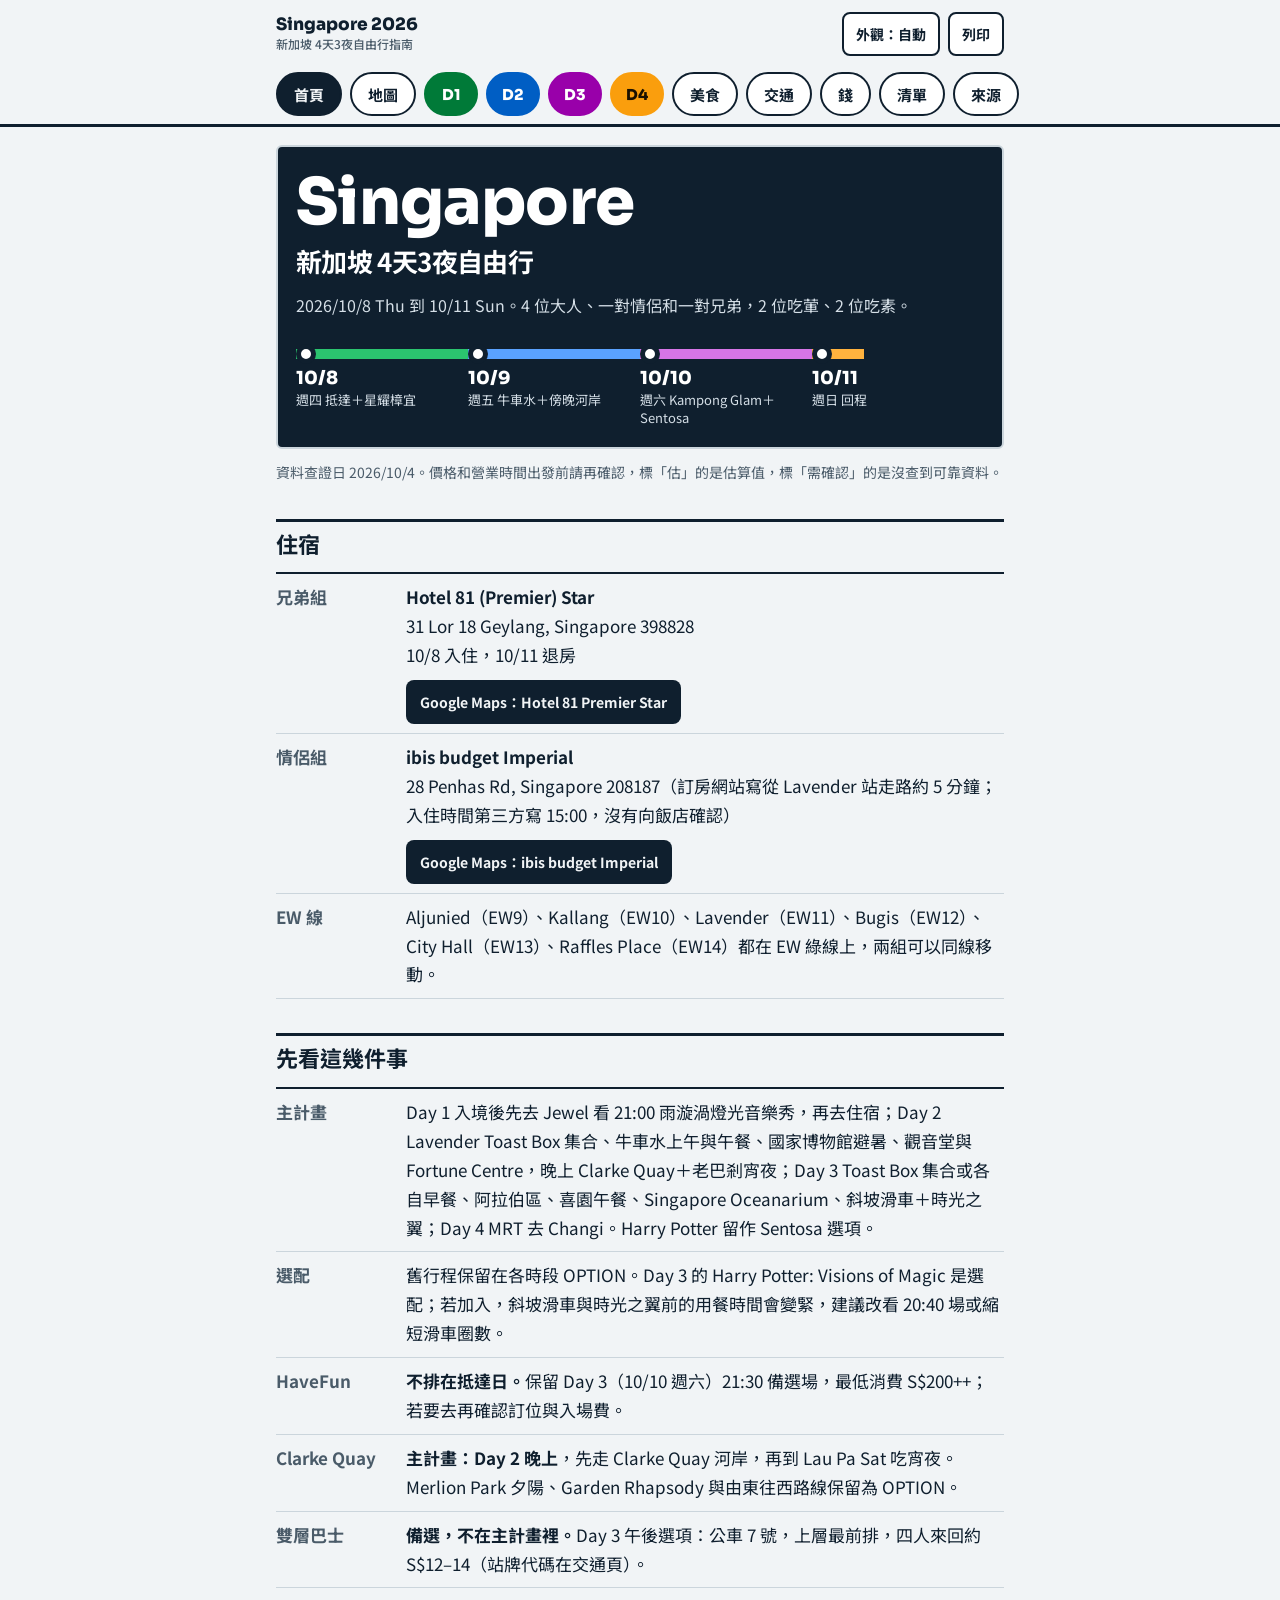
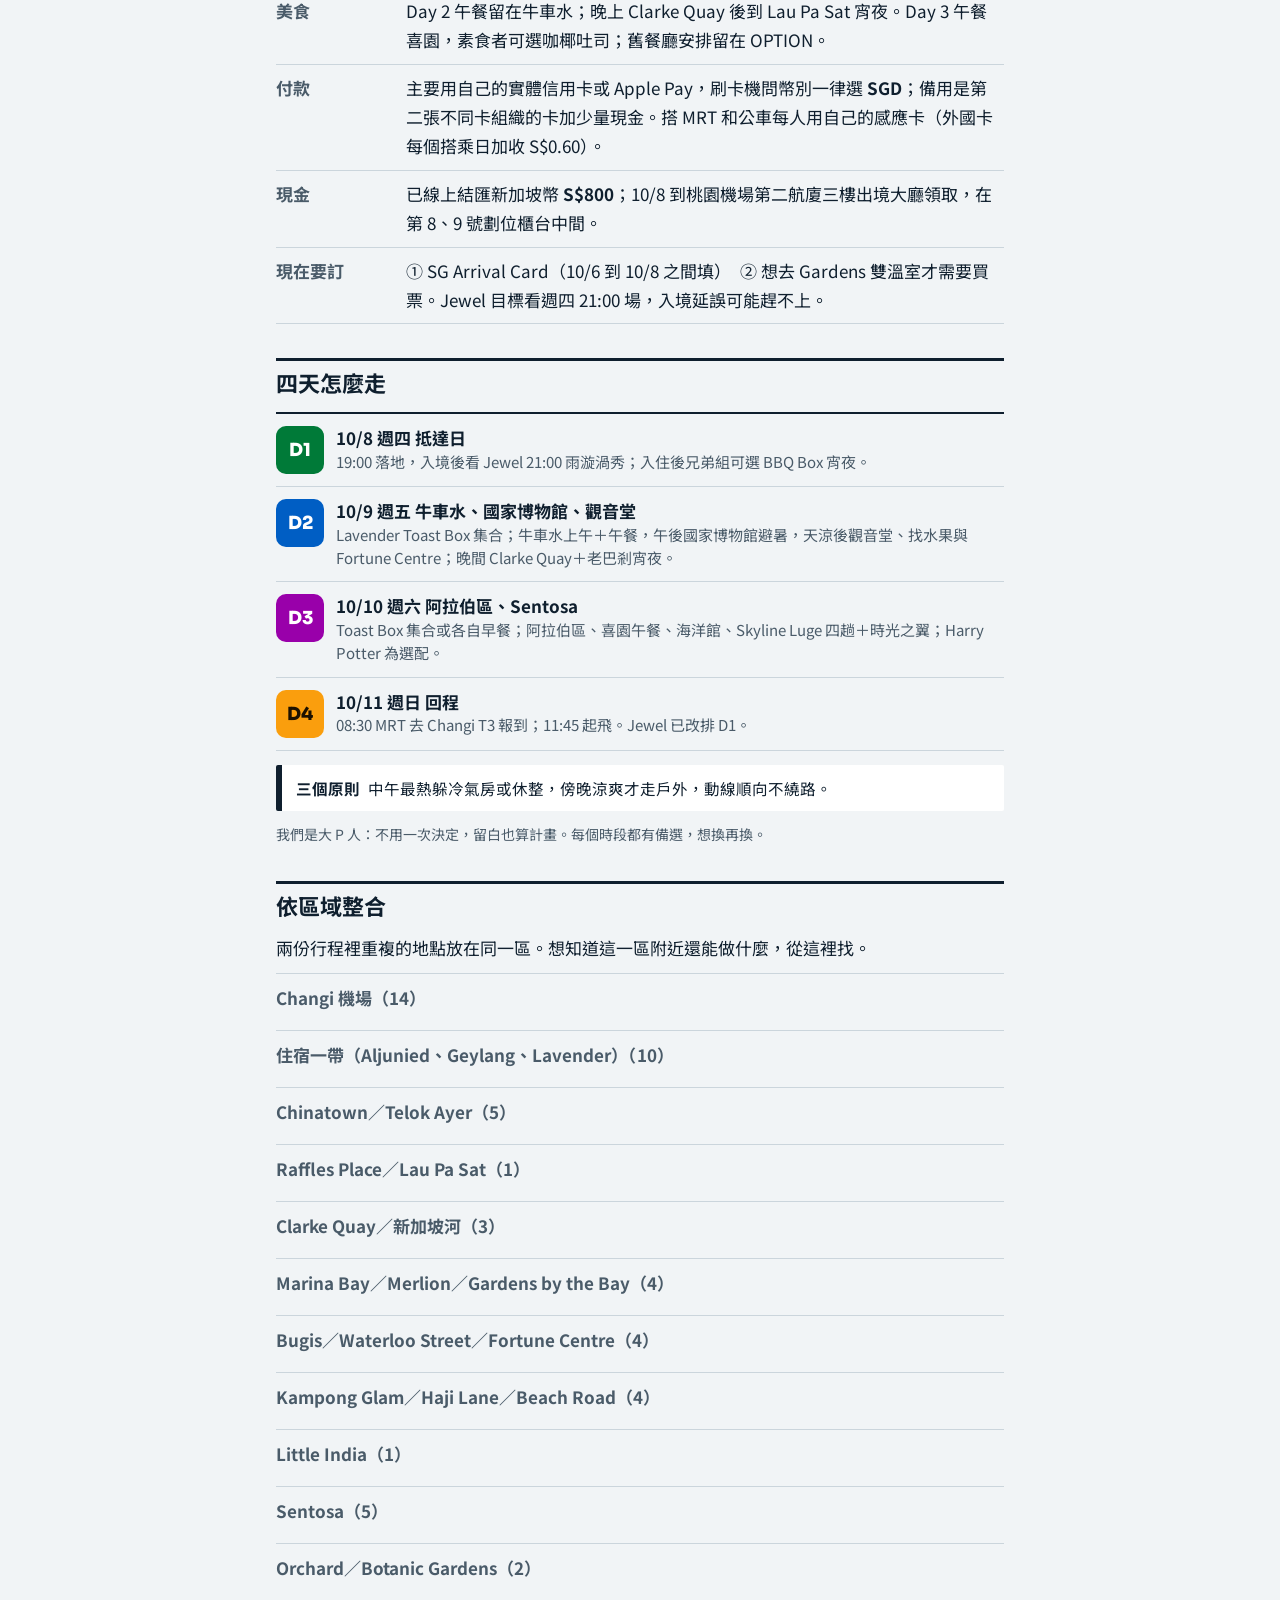
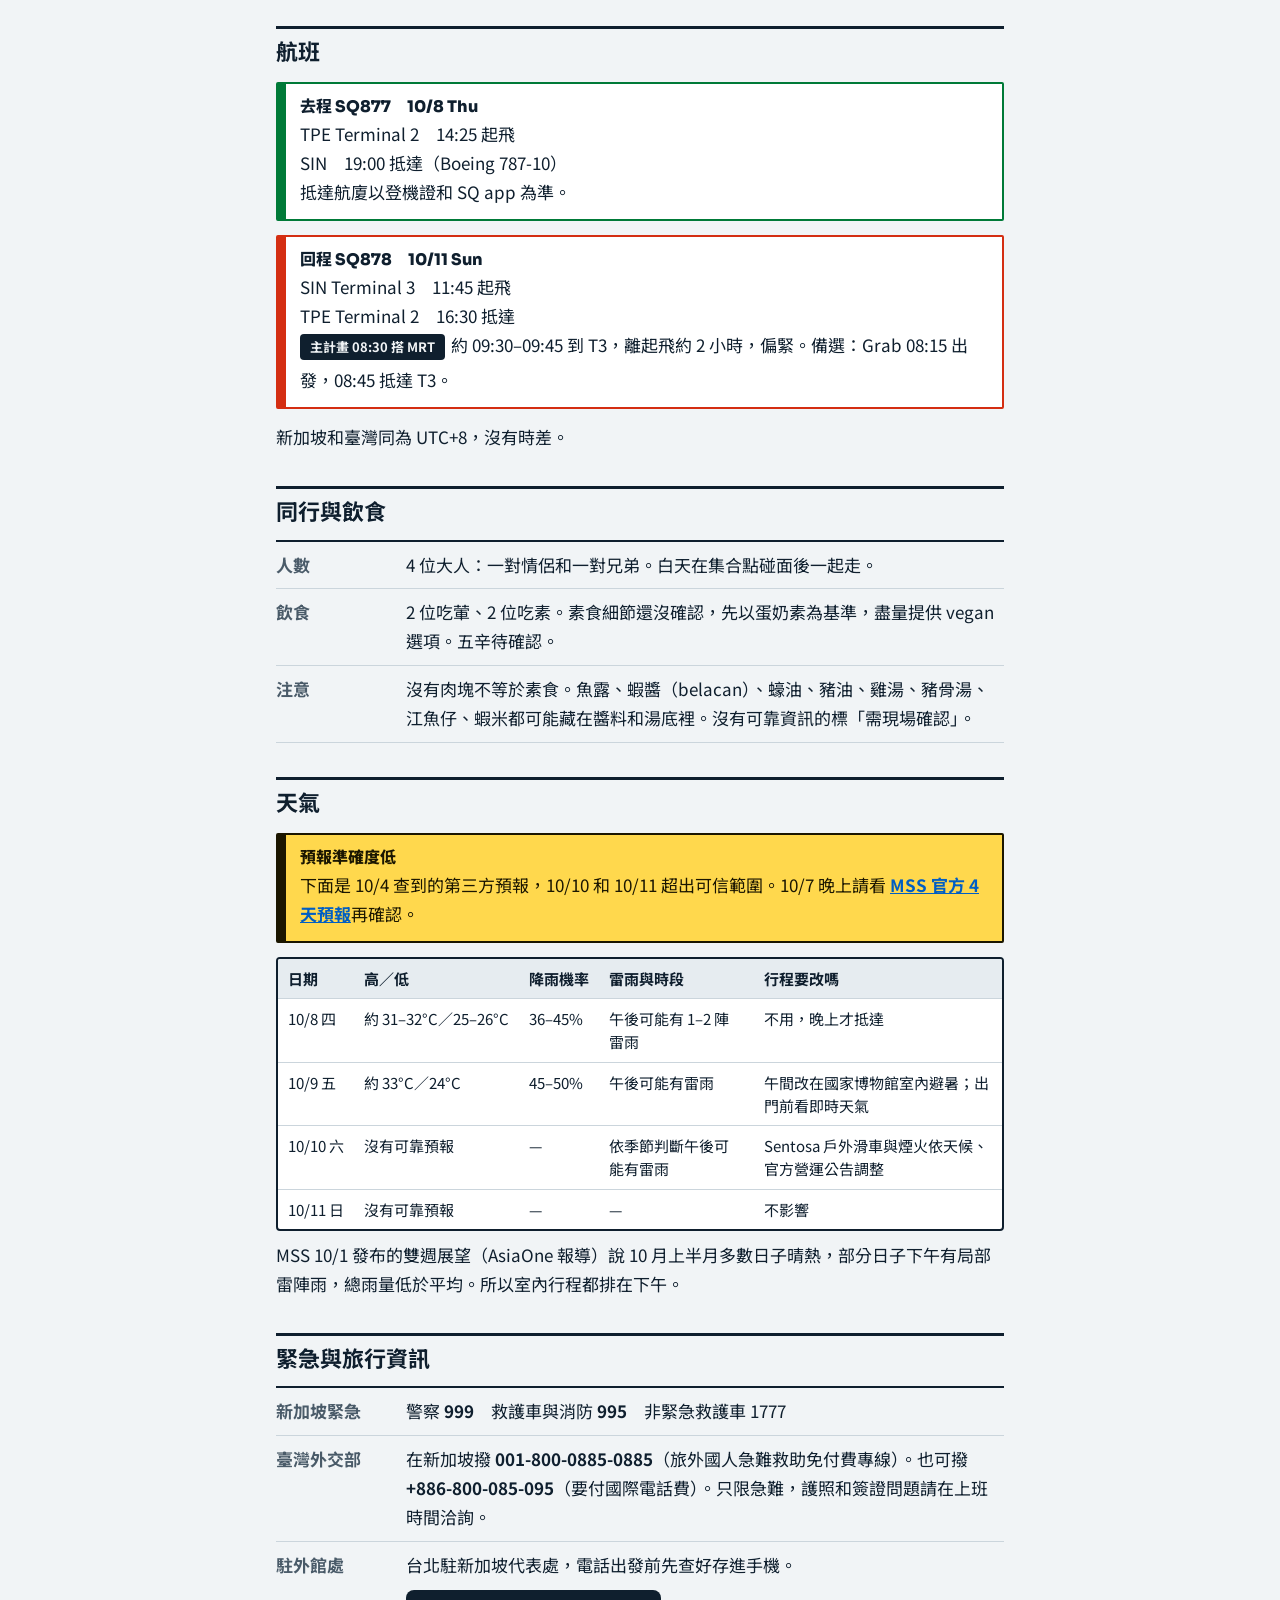
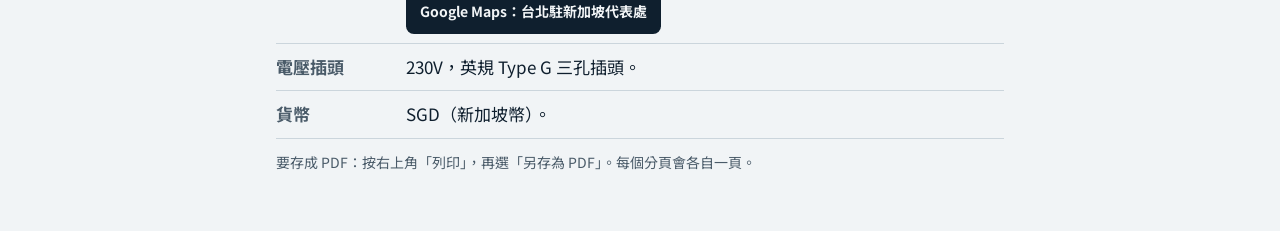
==== commit 02acd8a0: "Optimize Day 2 and Day 3 itinerary" ====
--- a/index.html
+++ b/index.html
@@ -443,12 +443,12 @@
 
   <h2 class="sec">先看這幾件事</h2>
   <dl class="dl">
-    <div class="row"><dt>主計畫</dt><dd>Day 1 入境後先去 Jewel 看 21:00 雨漩渦燈光音樂秀，再去住宿；Day 2 亞坤＋牛車水＋觀音堂＋興化素食、傍晚 Clarke Quay／Merlion／Lau Pa Sat；Day 3 Kampong Glam＋Sentosa；Day 4 MRT 去 Changi。HaveFun 留作 Day 3 備選。</dd></div>
-    <div class="row"><dt>留白</dt><dd>Day 2 的 14:00–17:00 和 Day 3 的 16:30 之後是你留白的時段，裡面放了可以做的事，不替你選。</dd></div>
+    <div class="row"><dt>主計畫</dt><dd>Day 1 入境後先去 Jewel 看 21:00 雨漩渦燈光音樂秀，再去住宿；Day 2 Lavender Toast Box 集合、牛車水上午與午餐、國家博物館避暑、觀音堂與 Fortune Centre，晚上 Clarke Quay＋老巴剎宵夜；Day 3 Toast Box 集合或各自早餐、阿拉伯區、喜園午餐、Singapore Oceanarium、斜坡滑車＋時光之翼；Day 4 MRT 去 Changi。Harry Potter 留作 Sentosa 選項。</dd></div>
+    <div class="row"><dt>選配</dt><dd>舊行程保留在各時段 OPTION。Day 3 的 Harry Potter: Visions of Magic 是選配；若加入，斜坡滑車與時光之翼前的用餐時間會變緊，建議改看 20:40 場或縮短滑車圈數。</dd></div>
     <div class="row"><dt>HaveFun</dt><dd><b>不排在抵達日。</b>保留 Day 3（10/10 週六）21:30 備選場，最低消費 S$200++；若要去再確認訂位與入場費。</dd></div>
-    <div class="row"><dt>Clarke Quay</dt><dd><b>主計畫：Day 2 傍晚 17:30 起</b>，接 Merlion Park 夕陽，再到 Lau Pa Sat 吃沙爹。備選：由東往西、Clarke Quay 留到夜晚 22:15 之後。</dd></div>
+    <div class="row"><dt>Clarke Quay</dt><dd><b>主計畫：Day 2 晚上</b>，先走 Clarke Quay 河岸，再到 Lau Pa Sat 吃宵夜。Merlion Park 夕陽、Garden Rhapsody 與由東往西路線保留為 OPTION。</dd></div>
     <div class="row"><dt>雙層巴士</dt><dd><b>備選，不在主計畫裡。</b>Day 3 午後選項：公車 7 號，上層最前排，四人來回約 S$12–14（站牌代碼在交通頁）。</dd></div>
-    <div class="row"><dt>美食</dt><dd>Day 2 午餐興化素食（Fortune Centre）、晚餐 Lau Pa Sat。備選：Maxwell、Food Junction、Herbivore。</dd></div>
+    <div class="row"><dt>美食</dt><dd>Day 2 午餐留在牛車水；晚上 Clarke Quay 後到 Lau Pa Sat 宵夜。Day 3 午餐喜園，素食者可選咖椰吐司；舊餐廳安排留在 OPTION。</dd></div>
     <div class="row"><dt>付款</dt><dd>主要用自己的實體信用卡或 Apple Pay，刷卡機問幣別一律選 <b>SGD</b>；備用是第二張不同卡組織的卡加少量現金。搭 MRT 和公車每人用自己的感應卡（外國卡每個搭乘日加收 S$0.60）。</dd></div>
     <div class="row"><dt>現金</dt><dd>已線上結匯新加坡幣 <b>S$800</b>；10/8 到桃園機場第二航廈三樓出境大廳領取，在第 8、9 號劃位櫃台中間。</dd></div>
     <div class="row"><dt>現在要訂</dt><dd>① SG Arrival Card（10/6 到 10/8 之間填）　② 想去 Gardens 雙溫室才需要買票。Jewel 目標看週四 21:00 場，入境延誤可能趕不上。</dd></div>
@@ -456,8 +456,8 @@
 <h2 class="sec">四天怎麼走</h2>
   <div class="daylist">
     <a href="#d1" class="L1"><span class="badge">D1</span><span><b>10/8 週四 抵達日</b><span class="t2">19:00 落地，入境後看 Jewel 21:00 雨漩渦秀；入住後兄弟組可選 BBQ Box 宵夜。</span></span></a>
-    <a href="#d2" class="L2"><span class="badge">D2</span><span><b>10/9 週五 Chinatown、觀音堂、傍晚河岸</b><span class="t2">亞坤早餐、佛牙寺、觀音堂＋興化素食午餐；14:00–17:00 留白；傍晚 Clarke Quay、Merlion、Lau Pa Sat。</span></span></a>
-    <a href="#d3" class="L3"><span class="badge">D3</span><span><b>10/10 週六 Kampong Glam、午後避暑</b><span class="t2">喜園早餐、Haji Lane；中午去 Sentosa 海洋館吹冷氣；16:30 之後留白。</span></span></a>
+    <a href="#d2" class="L2"><span class="badge">D2</span><span><b>10/9 週五 牛車水、國家博物館、觀音堂</b><span class="t2">Lavender Toast Box 集合；牛車水上午＋午餐，午後國家博物館避暑，天涼後觀音堂、找水果與 Fortune Centre；晚間 Clarke Quay＋老巴剎宵夜。</span></span></a>
+    <a href="#d3" class="L3"><span class="badge">D3</span><span><b>10/10 週六 阿拉伯區、Sentosa</b><span class="t2">Toast Box 集合或各自早餐；阿拉伯區、喜園午餐、海洋館、Skyline Luge 四趟＋時光之翼；Harry Potter 為選配。</span></span></a>
     <a href="#d4" class="L4"><span class="badge">D4</span><span><b>10/11 週日 回程</b><span class="t2">08:30 MRT 去 Changi T3 報到；11:45 起飛。Jewel 已改排 D1。</span></span></a>
   </div>
   <div class="principle"><b>三個原則</b>中午最熱躲冷氣房或休整，傍晚涼爽才走戶外，動線順向不繞路。</div>
@@ -489,8 +489,8 @@
   <div class="scroll"><table>
     <tr><th>日期</th><th>高／低</th><th>降雨機率</th><th>雷雨與時段</th><th>行程要改嗎</th></tr>
     <tr><td class="num">10/8 四</td><td class="num">約 31–32°C／25–26°C</td><td>36–45%</td><td>午後可能有 1–2 陣雷雨</td><td>不用，晚上才抵達</td></tr>
-    <tr><td class="num">10/9 五</td><td class="num">約 33°C／24°C</td><td>45–50%</td><td>午後可能有雷雨</td><td>不用，下午本來就在室內溫室</td></tr>
-    <tr><td class="num">10/10 六</td><td>沒有可靠預報</td><td>—</td><td>依季節判斷午後可能有雷雨</td><td>照 Botanic Gardens 的雨天備案走</td></tr>
+    <tr><td class="num">10/9 五</td><td class="num">約 33°C／24°C</td><td>45–50%</td><td>午後可能有雷雨</td><td>午間改在國家博物館室內避暑；出門前看即時天氣</td></tr>
+    <tr><td class="num">10/10 六</td><td>沒有可靠預報</td><td>—</td><td>依季節判斷午後可能有雷雨</td><td>Sentosa 戶外滑車與煙火依天候、官方營運公告調整</td></tr>
     <tr><td class="num">10/11 日</td><td>沒有可靠預報</td><td>—</td><td>—</td><td>不影響</td></tr>
   </table></div>
   <p>MSS 10/1 發布的雙週展望（AsiaOne 報導）說 10 月上半月多數日子晴熱，部分日子下午有局部雷陣雨，總雨量低於平均。所以室內行程都排在下午。</p>
@@ -525,21 +525,21 @@
   <div class="scroll"><table>
     <tr><th>餐</th><th>主計畫</th><th>素食者</th><th>備選</th></tr>
     <tr><td class="num">D1 晚</td><td>Jewel 看 21:00 燈光音樂秀後簡單用餐</td><td>—</td><td>Jewel 店家依營業狀況，或直接去住宿</td></tr>
-    <tr><td class="num">D2 早</td><td>Ya Kun Kaya Toast（Far East Square）</td><td>蛋奶素可，全素不行</td><td>住宿附近 kopitiam</td></tr>
-    <tr><td class="num">D2 午</td><td>Fortune Centre 興化素食</td><td>全素食店</td><td>Herbivore（同棟）／Maxwell／Lau Pa Sat</td></tr>
-    <tr><td class="num">D2 晚</td><td>Lau Pa Sat 沙爹街</td><td>Su Xiang、Maya、Shree Bhaavan</td><td>Clarke Quay 一帶</td></tr>
-    <tr><td class="num">D3 早</td><td>YY Kafei Dian（Beach Rd）</td><td>蛋奶素可，全素不行（推估）</td><td>Tekka Centre／住宿附近</td></tr>
-    <tr><td class="num">D3 午</td><td>名勝世界地下美食街（Sentosa 選項）</td><td>素食選擇未查證</td><td>Food Junction／Herbivore／Beirut Grill</td></tr>
-    <tr><td class="num">D3 晚</td><td>還沒排</td><td>—</td><td>Herbivore／Beirut Grill／Warung Ijo</td></tr>
+    <tr><td class="num">D2 早</td><td>Toast Box Kitchener Complex 集合</td><td>咖椰吐司含蛋椰奶；其他品項現場確認</td><td>住宿附近早餐 OPTION</td></tr>
+    <tr><td class="num">D2 午</td><td>牛車水就近用餐</td><td>選店時確認素食湯底與醬料</td><td>Fortune Centre 興化／Lau Pa Sat 午餐 OPTION</td></tr>
+    <tr><td class="num">D2 晚／宵夜</td><td>Clarke Quay 後到 Lau Pa Sat</td><td>Su Xiang、Maya、Shree Bhaavan（當日營業再確認）</td><td>Merlion 河岸路線 OPTION</td></tr>
+    <tr><td class="num">D3 早</td><td>Toast Box 集合或各自處理</td><td>咖椰吐司含蛋椰奶；其他品項現場確認</td><td>喜園早餐／Tekka Centre／住宿附近 OPTION</td></tr>
+    <tr><td class="num">D3 午</td><td>喜園 YY Kafei Dian（葷食與咖椰吐司）</td><td>兩位素食者可點咖椰吐司；確認蛋奶接受度</td><td>名勝世界地下美食街 OPTION</td></tr>
+    <tr><td class="num">D3 晚</td><td>Beach Station 附近簡單用餐</td><td>店家與素食選擇待確認</td><td>Bugis／Herbivore／Beirut Grill OPTION</td></tr>
     <tr><td class="num">D4 早</td><td>沒排，機場吃</td><td>—</td><td>住宿附近</td></tr>
   </table></div>
 <h2 class="sec">Hawker Centre 比較與選擇</h2>
   <div class="scroll"><table>
     <tr><th>地點</th><th>葷食</th><th>素食</th><th>座位與付款</th><th>用不用</th></tr>
-    <tr><td><b>Maxwell Food Centre</b></td><td>天天海南雞飯（米其林必比登）等</td><td>第 15 攤素食攤、Traditional Delight、The Green Leaf（#01-100）</td><td>沒冷氣，中午很擠；很多攤只收現金或 PayNow；約 8:00–22:00，各攤不同</td><td><b>用：D2 午餐</b></td></tr>
-    <tr><td><b>Lau Pa Sat</b></td><td>Satay Street（平日 19:00–03:00，週末 15:00–03:00）、炒粿條等</td><td>Su Xiang（46 攤）、Maya（47 攤，8:00–22:30，S$6 起）、Shree Bhaavan（40 攤）</td><td>室內外座位多，4 人坐得下；多數只收現金；建築 24 小時開放</td><td><b>用：D2 晚餐</b></td></tr>
-    <tr><td><b>Food Junction（Bugis Junction）</b></td><td>一般美食廣場的各種攤位</td><td>Truly Vegetarian（#03-30 第 15 攤，約 S$10）</td><td>有冷氣，通常可刷卡；營業時間跟商場走</td><td><b>用：D3 午餐</b></td></tr>
-    <tr><td>Tekka Centre</td><td>印度和馬來料理</td><td>印度素食攤（沒有逐攤查證）</td><td>多數收現金</td><td><b>用：D3 早餐</b></td></tr>
+    <tr><td><b>Maxwell Food Centre</b></td><td>天天海南雞飯（米其林必比登）等</td><td>第 15 攤素食攤、Traditional Delight、The Green Leaf（#01-100）</td><td>沒冷氣，中午很擠；很多攤只收現金或 PayNow；約 8:00–22:00，各攤不同</td><td>牛車水午餐候選／OPTION</td></tr>
+    <tr><td><b>Lau Pa Sat</b></td><td>Satay Street（平日 19:00–03:00，週末 15:00–03:00）、炒粿條等</td><td>Su Xiang（46 攤）、Maya（47 攤，8:00–22:30，S$6 起）、Shree Bhaavan（40 攤）</td><td>室內外座位多，4 人坐得下；多數只收現金；建築 24 小時開放</td><td><b>用：D2 宵夜</b></td></tr>
+    <tr><td><b>Food Junction（Bugis Junction）</b></td><td>一般美食廣場的各種攤位</td><td>Truly Vegetarian（#03-30 第 15 攤，約 S$10）</td><td>有冷氣，通常可刷卡；營業時間跟商場走</td><td>D3 午餐 OPTION</td></tr>
+    <tr><td>Tekka Centre</td><td>印度和馬來料理</td><td>印度素食攤（沒有逐攤查證）</td><td>多數收現金</td><td>D3 早餐 OPTION</td></tr>
     <tr><td>Chinatown Complex</td><td>選擇很多</td><td>遊客論壇提到 2 樓有 3 家以上中式素食攤，但資料很舊</td><td>收現金</td><td>只當備案</td></tr>
     <tr><td>Old Airport Road／Albert Centre</td><td>—</td><td>—</td><td>—</td><td>不排，繞路</td></tr>
   </table></div>
@@ -551,7 +551,7 @@
     <tr><td>Satay</td><td>D2 Lau Pa Sat</td></tr>
     <tr><td>Kaya Toast</td><td>D2、D4 早餐</td></tr>
     <tr><td>Hawker Food</td><td>每天都有</td></tr>
-    <tr><td>Laksa</td><td>D3 午餐，看 Food Junction 當天的攤位</td></tr>
+    <tr><td>Laksa</td><td>D3 午餐 OPTION，看 Food Junction 當天的攤位</td></tr>
     <tr><td>Bak Kut Teh</td><td>選配：Clarke Quay 附近的 Song Fa（New Bridge Rd 一帶，營業時間沒查證）</td></tr>
     <tr><td>Chilli Crab</td><td>選配：價格高，素食者沒什麼能吃，沒排進主行程。想吃的話，請兩位葷食者另外訂 Clarke Quay 一帶的海鮮餐廳（需現場確認或先訂位）</td></tr>
   </table></div>
@@ -565,7 +565,7 @@
     <p class="k2">五辛：未查證<br>魚露／蝦醬／蠔油：未查證，點餐前用溝通卡確認<br>營業：未查證　付款：未查證　備案：Herbivore（同棟 #01-13/14，約 S$25，第三方寫營業到約 20:30）</p>
     <div class="maps"><a href="https://www.google.com/maps/search/?api=1&amp;query=Xing+Hua+Vegetarian+Fortune+Centre+Singapore" target="_blank" rel="noopener">Google Maps：Xing Hua</a></div></div>
   <div class="vc"><h4>新增 B. Kaya Toast 店：Ya Kun、YY Kafei Dian</h4>
-    <p><span class="tag t-veg">蛋奶素可，全素不行</span> Day 2、Day 3 早餐（主計畫）</p>
+    <p><span class="tag t-veg">蛋奶素可，全素不行</span> D2 Toast Box 早餐、D3 喜園午餐（咖椰吐司選項）</p>
     <p>推薦：咖椰吐司／厚切咖椰包、半熟蛋、咖啡　價格：未查證</p>
     <p class="k2">Kaya 含蛋與椰奶；半熟蛋是蛋；牛油與咖啡奶的成分未查證<br>營業：Ya Kun 第三方寫平日 07:30–18:30、週末 08:30–17:00；YY 未查證　備案：住宿附近的 kopitiam</p>
     <div class="maps"><a href="https://www.google.com/maps/search/?api=1&amp;query=Ya+Kun+Kaya+Toast+Far+East+Square+Singapore" target="_blank" rel="noopener">Google Maps：Ya Kun</a><a href="https://www.google.com/maps/search/?api=1&amp;query=YY+Kafei+Dian+Beach+Road+Singapore" target="_blank" rel="noopener">Google Maps：YY Kafei Dian</a></div></div>
@@ -1246,11 +1246,11 @@
    ]},
   ]},
 /* ===================================================== D2 */
-{id:'d2',code:'D2',date:'10/9 週五',name:'Chinatown／Marina Bay',zh:'Chinatown 與傍晚河岸',line:'dt',
- tag:'Chinatown 寺廟、Bugis 素食午餐，中午躲冷氣，傍晚走河岸',
+{id:'d2',code:'D2',date:'10/9 週五',name:'Chinatown／博物館／河岸',zh:'牛車水、國家博物館與傍晚河岸',line:'dt',
+ tag:'Lavender Toast Box 集合，牛車水半日，國家博物館避暑，傍晚觀音堂與河岸',
  walk:{km:'尚未估',steps:'尚未估',lvl:'中等（推估）'},cost:'尚未估',
  items:[
- {slot:true,id:'d2-bf',t:'09:00–10:00',label:'早餐',dl:'Day 2 早餐',st:'likely',draft:'a',
+ {slot:true,id:'d2-bf',t:'09:00–10:00',label:'早餐集合',dl:'Day 2 早餐',st:'likely',draft:'c',
   opts:[
   {id:'a',from:'p',title:'Ya Kun Kaya Toast（Far East Square 總店）',chip:'Ya Kun',short:'炭烤薄片咖椰吐司、半熟雙蛋、熱南洋咖啡',area:'chinatown',
    time:'約 1 小時',walk:'輕鬆',
@@ -1260,22 +1260,20 @@
    more:['半熟雙蛋是蛋，蛋奶素可；全素不行','地址：18 China St #01-01, Far East Square, Singapore 049560；營業時間（第三方）平日 07:30–18:30、週末 08:30–17:00，週五 09:00 在營業時間內'],maps:[['Ya Kun Far East Square','Ya Kun Kaya Toast Far East Square Singapore']]},
   {id:'b',from:'c',title:'住宿附近的 kopitiam',chip:'住宿附近',short:'就近吃，可以晚一點出門',area:'stay',
    time:'約 1 小時',walk:'輕鬆',move:'步行',cost:'未估',wx:'—',
-   plus:['不用提早出門'],minus:['Kaya 含蛋與椰奶，全素不行','10:00 的 Chinatown 集合要重新抓時間'],more:['Ya Kun、Toast Box 這類連鎖店也可以']}
+   plus:['不用提早出門'],minus:['Kaya 含蛋與椰奶，全素不行','10:00 的 Chinatown 集合要重新抓時間'],more:['Ya Kun、Toast Box 這類連鎖店也可以']},
+  {id:'c',from:'p',title:'Toast Box Kitchener Complex 集合',chip:'Toast Box',short:'Lavender 一帶集合吃早餐，再一起去牛車水',area:'lavender',
+   time:'約 1 小時；官方列每日 07:30–19:00',walk:'輕鬆',move:'集合地址：809 French Road, #01-32/33, Kitchener Complex；兩組從各自住宿搭 EW 線或 Grab 前往',cost:'依點餐',wx:'室內',
+   plus:['符合大家一起集合再出發的安排','從 Lavender 一帶出發，不用先繞到 Far East Square'],minus:['個別品項的素食成分需向店家確認','早餐後到 Chinatown 的交通時間需依現場路線抓'],more:['你提供的 Google Maps 分享點指向 Kitchener Complex 分店'],maps:[['Toast Box Kitchener Complex','Toast Box Kitchener Complex 809 French Road Singapore']]}
   ]},
- {id:'d2-ct',t:'10:00–11:15',title:'牛車水（Chinatown）文化散步',st:'likely',anchor:true,short:'Chinatown',area:'chinatown',
-  text:'佛牙寺（唐式風格寺廟，室內較涼）參拜，再走五腳基遮蔭騎樓老街（Pagoda Street 一帶）。',
-  meta:[['集合','Ya Kun 吃完直接接上；情侶組 同路線'],['先前也有','Sri Mariamman Temple（印度廟）'],['提醒','進寺廟要遮住肩膀和膝蓋']],
+ {id:'d2-ct',t:'10:15–12:30',title:'牛車水（Chinatown）上午散步',st:'likely',anchor:true,short:'Chinatown',area:'chinatown',
+  text:'早餐後四人一起逛牛車水一個早上：佛牙寺、Sri Mariamman Temple、Pagoda Street 與周邊街區；寺廟參拜注意服裝。',
+  meta:[['集合','Toast Box 早餐後一起前往'],['午餐','留在牛車水就近吃，不再繞去 Bugis'],['提醒','進寺廟要遮住肩膀和膝蓋']],
   maps:[['Buddha Tooth Relic Temple','Buddha Tooth Relic Temple Singapore'],['Sri Mariamman Temple','Sri Mariamman Temple Singapore'],['Pagoda Street','Pagoda Street Singapore']]},
- {slot:true,id:'d2-lunch',t:'11:30–13:30',label:'午餐與寺廟',dl:'Day 2 午餐',st:'likely',draft:'a',
+ {slot:true,id:'d2-lunch',t:'12:30–13:30',label:'牛車水午餐',dl:'Day 2 午餐',st:'likely',draft:'d',
   opts:[
-  {id:'a',from:'p',title:'觀音堂佛祖廟＋Fortune Centre 興化素食',chip:'觀音堂＋興化',short:'百年香火名廟，再到 Fortune Centre 吃素食煲仔飯，吹冷氣',area:'bugis',
-   time:'11:30–13:30（含前往）',walk:'輕鬆',
-   move:'Chinatown → Bugis／Waterloo Street 一帶（路線與時間未查證，用 Google Maps；DT 線可到 Bugis）',
-   cost:'興化素食的價格未查證',wx:'寺廟與 Fortune Centre 都在室內（你提供的資訊），中午不怕曬',
-   plus:['最熱的 12:00–14:00 在室內','同一棟 Fortune Centre 還有 Herbivore（全素），當備案','素食者吃得好，葷食的人可選同區別家（未查證）'],
-   minus:['Chinatown → Bugis 要多一段移動','觀音堂的開放時間、興化的營業時間都沒查證'],
-   more:['興化素食（Xing Hua，Fortune Centre 1 樓）：素食煲仔飯、素沙爹串、橄欖菜炒飯（你提供的資訊）','五辛、蛋奶情形未查證，點餐前用溝通卡確認','Herbivore：Fortune Centre #01-13/14（190 Middle Rd），全素、vegan 選擇多，每人約 S$25，可刷卡（估）'],
-   maps:[['觀音堂佛祖廟','Kwan Im Thong Hood Cho Temple Singapore'],['Fortune Centre','Fortune Centre Singapore'],['Herbivore','Herbivore Fortune Centre Singapore']]},
+  {id:'a',from:'c',title:'Chinatown Complex Food Centre',chip:'Chinatown Complex',short:'在牛車水範圍內用餐，保留舊行程曾提及的熟食中心選項',area:'chinatown',
+   time:'約 1 小時',walk:'輕鬆',move:'留在 Chinatown，依地圖步行前往',cost:'依攤位點餐',wx:'室內／半室內，依實際用餐區',
+   plus:['不用離開牛車水','葷素選擇依現場攤位確認'],minus:['攤位營業時間與素食湯底需現場確認'],more:['舊行程提過此處作為備案；以當日開攤狀況為準'],maps:[['Chinatown Complex Food Centre','Chinatown Complex Food Centre Singapore']]},
   {id:'b',from:'c',title:'Maxwell Food Centre（留在 Chinatown）',chip:'Maxwell',short:'海南雞飯與素米粉，不用離開 Chinatown',area:'chinatown',
    time:'約 1 小時',walk:'輕鬆',move:'走路就到，不用移動',cost:'每人約 S$8–12',wx:'半戶外，沒冷氣；中午很擠',
    plus:['葷：Tian Tian 海南雞飯；素：Soon Seng 素米粉（第 15 攤）','不用再換區'],
@@ -1284,9 +1282,12 @@
   {id:'c',from:'c',title:'Lau Pa Sat（當午餐）',chip:'Lau Pa Sat',short:'素食攤多，但午餐吃不到沙爹',area:'cbd',
    time:'約 1 小時',walk:'輕鬆',move:'Chinatown → Lau Pa Sat 的路線和時間未查證',cost:'素食攤約 S$6–14；葷食午餐價格未查證',wx:'室內外座位都有',
    plus:['素食攤多：Su Xiang（46）、Maya（47）、Shree Bhaavan（40）'],
-   minus:['Satay Street 平日 19:00 才開，午餐吃不到沙爹','多數攤位只收現金','選了它，傍晚的 Lau Pa Sat 晚餐要換別家'],maps:[['Lau Pa Sat','Lau Pa Sat']]}
+   minus:['Satay Street 平日 19:00 才開，午餐吃不到沙爹','多數攤位只收現金','選了它，傍晚的 Lau Pa Sat 晚餐要換別家'],maps:[['Lau Pa Sat','Lau Pa Sat']]},
+  {id:'d',from:'p',title:'牛車水附近選店用餐',chip:'牛車水午餐',short:'逛完就近吃，葷素依當天店家選擇',area:'chinatown',
+   time:'約 1 小時',walk:'輕鬆',move:'在 Chinatown 步行範圍內用餐，避免午間移動去 Bugis',cost:'依店家點餐',wx:'室內／半室內，依店家',
+   plus:['上午逛牛車水後直接午餐，路線順','葷食與素食者可各自選擇合適店家'],minus:['店家與座位要現場挑選','素食者需確認湯底、醬料是否含葷食成分'],more:['可考慮 Maxwell Food Centre、Chinatown Complex 周邊；Maxwell 原行程仍保留為獨立 OPTION'],maps:[['Chinatown 午餐區','Chinatown Singapore']]}
   ]},
- {slot:true,id:'d2-mid',t:'14:00–17:00',label:'午後避暑（你還沒排）',dl:'Day 2 午後',st:'open',draft:null,free:true,home:true,
+ {slot:true,id:'d2-mid',t:'13:45–15:45',label:'國家博物館避暑',dl:'Day 2 午後',st:'likely',draft:'e',home:true,
   opts:[
   {id:'a',from:'c',title:'Gardens by the Bay 雙溫室',chip:'Gardens',short:'Flower Dome＋Cloud Forest，全室內冷氣',area:'marina',
    time:'14:00–17:15（約 3 小時）',walk:'輕鬆到中等',move:'Bugis 一帶 → Bayfront／Gardens（用 Google Maps；先前行程是 Maxwell TE18 → Gardens TE22）',
@@ -1304,9 +1305,17 @@
   {id:'d',from:'c',title:'Marina Bay Sands',chip:'MBS',short:'還沒研究，只知道和 Gardens 同在 Bayfront 一帶',area:'marina',
    time:'未查證',walk:'未查證',move:'行程原本就使用 Bayfront（DT16）站',cost:'未查證',wx:'未查證',
    plus:['在 Bayfront 一帶，下午接傍晚的 Marina Bay'],minus:['營業時間、價格、素食選項都還沒研究','SkyPark 在研究時因週末人潮多被列為跳過'],
-   more:['Din Tai Fung MBS 是舊行程提過的候選，本次研究沒有它的資料'],maps:[['Marina Bay Sands','Marina Bay Sands']]}
+   more:['Din Tai Fung MBS 是舊行程提過的候選，本次研究沒有它的資料'],maps:[['Marina Bay Sands','Marina Bay Sands']]},
+  {id:'e',from:'p',title:'National Museum of Singapore 國家博物館',chip:'國家博物館',short:'中午進館吹冷氣；看 Singapore Odyssea 多感官數位體驗，展覽依當日開放為準',area:'museum',
+   time:'約 2 小時；開放 10:00–19:00，最後售票 18:00、Singapore Odyssea 最後入場 18:30',walk:'輕鬆，館內為主',move:'Chinatown → 93 Stamford Road；搭 MRT／Grab，路線與車程依即時導航',cost:'門票／特展資格依當日官方資訊確認',wx:'室內冷氣',
+   plus:['把最熱的中午時段留在室內','Singapore Odyssea 是館內多感官數位體驗；Once Upon a Tide 也是當天可看的展覽'],minus:['10/9 為 Once Upon a Tide 官方列出的最後展期日，請確認入場／售票時段','Singapore History Gallery 預計於 2026 年 10 月重開，確切日期需確認'],more:['你提供的地圖點：93 Stamford Rd, Singapore 178897','官方列每日 10:00–19:00；最後售票 18:00，Singapore Odyssea 最後入場 18:30'],maps:[['National Museum of Singapore','National Museum of Singapore 93 Stamford Road Singapore']]}
   ]},
- {slot:true,id:'d2-eve',t:'17:30–21:30',label:'傍晚到晚餐的順序',dl:'Day 2 傍晚順序',st:'likely',draft:'a',home:true,
+ {slot:true,id:'d2-temple',t:'16:00–17:30',label:'觀音堂、找水果、Fortune Centre',dl:'Day 2 傍晚',st:'likely',draft:'a',home:true,
+  opts:[
+  {id:'a',from:'p',title:'觀音堂參拜＋附近水果店＋Fortune Centre',chip:'觀音堂＋水果＋Fortune',short:'午後較涼再去參拜，朋友可帶路；順路逛 Fortune Centre 朝聖',area:'bugis',time:'約 1.5 小時（含移動，估）',walk:'輕鬆',move:'國家博物館 → Waterloo Street 觀音堂 → 附近水果店 → Fortune Centre；以 Google Maps 確認步行與交通',cost:'水果與餐點依現場',wx:'寺廟／商場室內外混合',
+   plus:['照你指定把參拜排在下午涼一些時','水果店與 Fortune Centre 放在同一區順路逛'],minus:['水果店位置與營業時間尚未指定，當天找最近店家','觀音堂開放時間需出發前確認'],more:['高高若同行可帶路（你提供）','Fortune Centre 午餐興化改為 OPTION；下午以逛街、朝聖為主'],maps:[['觀音堂佛祖廟','Kwan Im Thong Hood Cho Temple Singapore'],['Fortune Centre','Fortune Centre Singapore']]}
+  ]},
+ {slot:true,id:'d2-eve',t:'18:00–22:30',label:'Clarke Quay 河岸＋老巴剎宵夜',dl:'Day 2 晚上',st:'likely',draft:'d',home:true,
   opts:[
   {id:'a',from:'p',title:'Clarke Quay → Merlion Park → Lau Pa Sat',chip:'Clarke Quay 先',short:'河畔散步、看夕陽與點燈，再到老巴剎吃沙爹',area:'river',
    time:'17:30–21:30',walk:'中等（河岸步行；Clarke Quay 到 Merlion 約 2 km，推估）',
@@ -1328,18 +1337,19 @@
    cost:'Lau Pa Sat 葷約 S$15–20、素約 S$10–14；Clarke Quay 每人約 S$15–28',wx:'戶外為主',
    plus:['燈光秀免費','Clarke Quay 排在最晚，夜景最完整'],minus:['晚上很晚才回住宿','要先選「午後 Gardens」才順'],
    more:['Garden Rhapsody 每晚 19:45 和 20:45，各約 15 分鐘（第三方資料）','Satay by the Bay 自 10/1 起關閉，不能在 Gardens 吃沙爹'],
-   maps:[['Lau Pa Sat','Lau Pa Sat'],['Clarke Quay','Clarke Quay Singapore']]}
+   maps:[['Lau Pa Sat','Lau Pa Sat'],['Clarke Quay','Clarke Quay Singapore']]},
+  {id:'d',from:'p',title:'Clarke Quay 系列行程 → Lau Pa Sat 宵夜',chip:'克拉碼頭＋宵夜',short:'晚上到克拉碼頭河岸走走，再去老巴剎美食廣場吃宵夜',area:'river',time:'18:00–22:30（彈性）',walk:'中等，戶外河岸步行',move:'觀音堂／Fortune Centre → Clarke Quay → Lau Pa Sat；順序和轉乘依現場路線調整',cost:'依點餐與交通',wx:'晚間戶外，留意降雨',plus:['保留你原本的 Clarke Quay 系列行程','老巴剎放到較晚當宵夜'],minus:['週五夜間人潮與河岸步行時間有變動','沙爹街營業時間依當天確認'],more:['Merlion Park 可加進河岸散步；若時間不夠就略過'],maps:[['Clarke Quay','Clarke Quay Singapore'],['Lau Pa Sat','Lau Pa Sat Singapore']]}
   ]},
- {id:'d2-home',t:'21:30–23:30',title:'回住宿',st:'likely',anchor:true,short:'回住宿',area:'stay',
+ {id:'d2-home',t:'22:30 之後',title:'回住宿',st:'likely',anchor:true,short:'回住宿',area:'stay',
   text:'兩組都在 EW 線上：Raffles Place（EW14）或 City Hall（EW13）搭回 Lavender（EW11）、Aljunied（EW9），末班車時間未查證。',
   meta:[['兄弟組','Grab 到 Geylang 約 15 分鐘，一車約 S$15–22（估，深夜可能漲價）'],['情侶組','Lavender 的車資沒查證']]}
  ]},
 /* ===================================================== D3 */
-{id:'d3',code:'D3',date:'10/10 週六',name:'Kampong Glam／Sentosa',zh:'Kampong Glam 與午後避暑',line:'ne',
- tag:'Haji Lane 上午、冷氣房午後，晚上還沒排',
+{id:'d3',code:'D3',date:'10/10 週六',name:'Kampong Glam／Sentosa',zh:'阿拉伯區、Oceanarium、Luge 與煙火',line:'ne',
+ tag:'Toast Box 集合或各自早餐、喜園午餐，Sentosa 一路玩到 Beach Station 看煙火',
  walk:{km:'尚未估',steps:'尚未估',lvl:'中等（推估）'},cost:'尚未估',
  items:[
- {slot:true,id:'d3-bf',t:'09:00–10:00',label:'早餐',dl:'Day 3 早餐',st:'likely',draft:'a',
+ {slot:true,id:'d3-bf',t:'09:00–10:00',label:'早餐集合',dl:'Day 3 早餐',st:'likely',draft:'d',
   opts:[
   {id:'a',from:'p',title:'喜園海南咖啡店（YY Kafei Dian，Beach Rd）',chip:'YY 喜園',short:'厚切咖椰包＋牛油熱咖啡，離 Lavender 與阿拉伯區都很近',area:'kg',
    time:'約 1 小時',walk:'輕鬆',move:'離 Lavender（EW11）與阿拉伯區都近（你提供的資訊）',cost:'未查證',wx:'—',
@@ -1353,22 +1363,28 @@
    more:['備案：Komala Vilas（Serangoon Rd），營業時間沒查證'],
    maps:[['Tekka Centre','Tekka Centre'],['Sri Veeramakaliamman Temple','Sri Veeramakaliamman Temple'],['Tan Teng Niah','Tan Teng Niah']]},
   {id:'c',from:'c',title:'住宿附近的 kopitiam',chip:'住宿附近',short:'就近吃，可以晚一點出門',area:'stay',
-   time:'約 1 小時',walk:'輕鬆',move:'步行',cost:'未估',wx:'—',plus:['不用提早出門'],minus:['10:00 的 Kampong Glam 集合要重新抓時間']}
+   time:'約 1 小時',walk:'輕鬆',move:'步行',cost:'未估',wx:'—',plus:['不用提早出門'],minus:['10:00 的 Kampong Glam 集合要重新抓時間']},
+  {id:'d',from:'p',title:'Toast Box 集合早餐',chip:'Toast Box',short:'可和大家約 Toast Box；不方便也可以各自吃再集合',area:'lavender',time:'09:00–10:00',walk:'輕鬆',move:'集合點沿用 Lavender 附近 Kitchener Complex 分店，再前往 Kampong Glam',cost:'依點餐',wx:'室內',plus:['沿用大家熟悉的集合點','可以一起開始第三天'],minus:['集合到阿拉伯區的路線與時間依導航確認'],maps:[['Toast Box Kitchener Complex','Toast Box Kitchener Complex 809 French Road Singapore']]}
   ]},
  {id:'d3-kg',t:'10:00–11:30',title:'Kampong Glam／阿拉伯區',st:'likely',anchor:true,short:'Kampong Glam',area:'kg',
   text:'上午太陽還沒曬透，在陰影處拍 Haji Lane 的街頭彩繪壁畫；Bussorah St 騎樓散步，遠眺 Sultan Mosque 金色穹頂。',
   meta:[['先前也有','Arab Street 逛街']],
   maps:[['Haji Lane','Haji Lane Singapore'],['Sultan Mosque','Sultan Mosque Singapore'],['Arab Street','Arab Street Singapore']]},
- {slot:true,id:'d3-mid',t:'12:00–16:00',label:'午後避暑',dl:'Day 3 午後',st:'likely',draft:'a',home:true,
+ {slot:true,id:'d3-lunch',t:'11:45–12:45',label:'喜園午餐',dl:'Day 3 午餐',st:'likely',draft:'a',
   opts:[
-  {id:'a',from:'p',title:'Sentosa：海洋館（原 S.E.A.，現名 Singapore Oceanarium）＋名勝世界午餐',chip:'Sentosa',short:'全室內強冷氣看鯊魚與魟魚，午餐在名勝世界地下美食街',area:'sentosa',
-   time:'12:00–16:00（含來回交通與午餐，你的行程）',walk:'輕鬆到中等（以室內為主）',
+  {id:'a',from:'p',title:'喜園海南咖啡店（YY Kafei Dian）午餐',chip:'喜園午餐',short:'葷食午餐；兩位素食者可點咖椰吐司',area:'kg',time:'約 1 小時',walk:'輕鬆',move:'從 Kampong Glam／Arab Street 步行或短程交通前往 Beach Road 門市',cost:'依點餐，價格待確認',wx:'室內',plus:['照你的安排把喜園改成午餐','葷食者可吃午餐，兩位素食者可選咖椰吐司'],minus:['菜單、營業時間與素食製作方式需向店家確認','咖椰吐司含蛋與椰奶；若不吃蛋奶要另找餐點'],more:['地址與分店營業時間出發前確認'],maps:[['YY Kafei Dian','YY Kafei Dian Beach Road Singapore']]},
+  {id:'b',from:'c',title:'Sentosa 名勝世界簡單午餐（舊安排）',chip:'名勝世界午餐',short:'保留原本到海洋館後在名勝世界用餐的選項',area:'sentosa',time:'約 1 小時',walk:'輕鬆',move:'到 Sentosa 後在名勝世界用餐',cost:'依店家',wx:'室內',plus:['到海洋館附近就餐'],minus:['會把喜園留在早餐／不吃喜園午餐'],more:['素食選項需現場查證'],maps:[['Resorts World Sentosa','Resorts World Sentosa']]}
+  ]},
+ {slot:true,id:'d3-mid',t:'13:00–16:30',label:'Sentosa 海洋館（Harry Potter 選配）',dl:'Day 3 午後',st:'likely',draft:'a',home:true,
+  opts:[
+  {id:'a',from:'p',title:'Sentosa：Singapore Oceanarium 海洋館',chip:'Sentosa Oceanarium',short:'主線先逛全室內海洋館；午餐已在 Beach Road 喜園吃完。',area:'sentosa',
+   time:'約 13:15–15:45 館內參觀；午餐後交通另預留',walk:'輕鬆到中等（以室內為主）',
    move:'Kampong Glam → Sentosa（路線與時間未查證，用 Google Maps；常見是 MRT 到 HarbourFront 再進島）',
    cost:'海洋館門票、Sentosa 交通費都未查證',wx:'全室內強冷氣（你提供的資訊），下雨不受影響',
-   plus:['符合「中午躲冷氣」','深海大洋池前放鬆消暑','午餐一起解決'],
+   plus:['符合「中午躲冷氣」','在深海大洋池等室內展區放鬆消暑'],
    minus:['移動量最大：來回 Sentosa 會吃掉不少時間（路線未查證）','先前研究把 Sentosa 列為跳過：只有兩個完整旅遊日，去一趟要半天以上','門票、開放時間、素食選項都未查證','S.E.A. Aquarium 2025/4/30 關閉整修，2025/7/24 以 Singapore Oceanarium 重新開幕，規模約 3 倍（第三方資料）；你寫的「低光源深海大洋池」是否還是原樣，沒有查證'],
-   more:['名勝世界地下美食街的素食選擇沒查證','出發前先查官網：Singapore Oceanarium 要不要先買票、營業時間；地址 8 Sentosa Gateway, Singapore 098269（Marine Life Park）'],
-   maps:[['S.E.A. Aquarium','S.E.A. Aquarium Sentosa'],['Resorts World Sentosa','Resorts World Sentosa']]},
+   more:['午餐主線是 YY Kafei Dian；名勝世界地下美食街只保留為用餐 OPTION','出發前先查官網：Singapore Oceanarium 要不要先買票、營業時間；地址 8 Sentosa Gateway, Singapore 098269（Marine Life Park）'],
+   maps:[['Singapore Oceanarium','Singapore Oceanarium Sentosa'],['Resorts World Sentosa','Resorts World Sentosa']]},
   {id:'b',from:'c',title:'Bugis 冷氣午餐＋逛街咖啡',chip:'Bugis',short:'最不累，午餐選擇多，葷素都好選',area:'bugis',
    time:'彈性',walk:'輕鬆',move:'從 Haji Lane 一帶步行或一站 MRT',cost:'每人約 S$8–25（看午餐選哪家）',wx:'商場內，有冷氣，可躲雨',
    plus:['最近、最省事','符合「中午躲冷氣」','午餐選擇多'],minus:['沒有新景點'],
@@ -1388,9 +1404,11 @@
    maps:[['Botanic Gardens Tanglin Gate','Singapore Botanic Gardens Tanglin Gate']]},
   {id:'e',from:'n',title:'回住宿休息',chip:'回住宿',short:'洗澡、午睡，晚上還有力氣',area:'stay',
    time:'彈性',walk:'輕鬆',move:'EW 線回 Lavender、Aljunied',cost:'免費',wx:'室內',
-   plus:['最符合「中午休整」','晚上不累'],minus:['沒有新景點']}
+   plus:['最符合「中午休整」','晚上不累'],minus:['沒有新景點']},
+  {id:'f',from:'c',title:'Singapore Oceanarium＋Harry Potter: Visions of Magic（選配）',chip:'海洋館＋哈利波特',short:'保留你猶豫的選項；哈利波特約 1 小時且需購票，會壓縮 Luge／晚餐時間',area:'sentosa',
+   time:'13:00–16:30（館內約 60 分鐘＋轉場，排隊另計）',walk:'中等，以室內為主',move:'Singapore Oceanarium → Resorts World Sentosa The Weave B1 Harry Potter: Visions of Magic → Imbiah',cost:'哈利波特成人票官網起價 S$49；Oceanarium 另計，購票前確認日期票價',wx:'室內冷氣',plus:['若真的想看可接在同一個 Sentosa 區域','展覽是互動式體驗，官方建議預留約 60 分鐘'],minus:['費用較高；你仍在考慮且朋友評價不一','加進去後 19:40 場與四趟 Luge、晚餐都會比較趕'],more:['若選此項，建議把 Wings of Time 改為 20:40 場，並視排隊狀況縮短 Luge 次數'],maps:[['Singapore Oceanarium','Singapore Oceanarium Sentosa'],['Harry Potter: Visions of Magic','Harry Potter Visions of Magic Singapore Resorts World Sentosa']]}
   ]},
- {slot:true,id:'d3-eve',t:'16:30–深夜',label:'傍晚與晚上（你還沒排）',dl:'Day 3 晚上',st:'open',draft:null,free:true,home:true,
+ {slot:true,id:'d3-eve',t:'16:30–21:00',label:'Skyline Luge＋時光之翼煙火匯演',dl:'Day 3 晚上',st:'likely',draft:'d',home:true,
   opts:[
   {id:'a',from:'c',title:'HaveFun（週六 21:30）＋ Herbivore 晚餐',chip:'HaveFun 週六',short:'先吃全素晚餐，21:30 進場；選這個時 Day 1 夜裡留白',area:'bugis',
    time:'19:00 晚餐，21:30 開演，待到約 00:00',walk:'輕鬆',move:'Bugis 一帶步行；Grab 回住宿約 10 分鐘，一車約 S$10–15（估）',
@@ -1407,13 +1425,14 @@
    time:'22:15–23:30（先前行程）',walk:'輕鬆',move:'MRT 到 Clarke Quay（路線未查證）；Grab 回住宿深夜可能漲價',cost:'每人約 S$15–28（飲料甜點）',wx:'戶外',
    plus:['夜景完整'],minus:['Day 4 要早起','如果 Day 2 已選「由東往西」或「先前行程」，就重複了'],
    more:['Read Bridge 拍夜景；可刷卡，不用訂位'],maps:[['Clarke Quay','Clarke Quay Singapore']]},
-  {id:'d',from:'n',title:'Sentosa：Skyline Luge 斜坡滑車＋時光之翼煙火匯演',chip:'Sentosa 夜間',short:'若午後已選 Singapore Oceanarium，就留在 Sentosa 往海灘端走：先玩滑車，再看海上煙火。',area:'sentosa',
-   time:'16:30 到 Imbiah 玩 Luge → 18:30 前後往 Beach Station 用餐 → 19:40–20:00 看時光之翼；滑車排隊時間依現場人潮而變',walk:'中等，景點間步行或搭島內接駁',move:'Oceanarium（Resorts World）→ Waterfront 站搭 Sentosa Express 一站到 Imbiah → 從 Skyline Luge Imbiah 上端一路滑向 Siloso Beach → 步行到 Beach Station 看時光之翼；由內往海灘單向走，不必折返。',
+  {id:'d',from:'p',title:'Skyline Luge 四趟＋時光之翼 19:40 場',chip:'四趟 Luge＋煙火',short:'玩四趟體驗四條路線，最後一趟從 Imbiah 上端滑到 Siloso Beach，再步行到 Beach Station。',area:'sentosa',
+   time:'約 16:30 前往 Imbiah → 四趟 Luge（含排隊預留約 1.5–2 小時）→ 18:30 前後 Beach Station 用餐 → 19:40 看時光之翼；現場排隊會影響節奏',walk:'中等，景點間步行或搭島內接駁',move:'Oceanarium（Resorts World）→ Waterfront 站搭 Sentosa Express 一站到 Imbiah → Skyline Luge 四趟（最後一趟指定 Imbiah 上端 → Siloso Beach）→ 步行到 Beach Station 看時光之翼；沿島由內往海灘，不折返。',
    cost:'Skyline Luge 依圈數與票種計價；時光之翼標準票目前官網 S$22 起，票價與優惠以購票頁為準；交通、晚餐另計。',wx:'時光之翼為戶外演出；斜坡滑車遇雷雨或安全因素可能暫停。',
-   plus:['接在下午海洋館後，不用另跑一趟 Sentosa','路線順序是 Imbiah 滑車 → Beach Station 煙火秀','官網目前列每日 19:40、20:40 兩場，每場約 20 分鐘；建議選 19:40 場，預留等候與入場時間'],
+   plus:['接在下午海洋館後，不用另跑一趟 Sentosa','四趟票可體驗四條滑車路線；最後一趟按你指定從 Imbiah 滑到 Siloso Beach','時光之翼目前每日 19:40、20:40 兩場，主線先抓 19:40；請於出發前核對官方時刻'],
    minus:['此選項以 D3 午後先選海洋館為前提；若午後留在 Bugis 或植物園，需另抓前往 Sentosa 的交通時間','若同晚還想接 21:30 HaveFun，散場後轉乘時間偏緊，建議二選一'],
-   more:['Skyline Luge 每次滑車加空中吊椅約 15–20 分鐘，另需預留排隊；10/10 的營業時間和最後入場時間請看官方日期行事曆。','Siloso Beach 的 Wings of Time 位於 Beach Station 附近；演出時間與票價可能調整，購票前再看官方頁面。','晚餐可在 Beach Station 一帶安排；餐廳與素食選項尚未查證。'],
-   maps:[['Skyline Luge Imbiah 入口','Skyline Luge Singapore Imbiah Lookout Entrance'],['Wings of Time（Beach Station）','Wings of Time Sentosa Beach Station'],['斜坡滑車官方營業時間','https://sentosa.skylineluge.com/visiting-us/opening-hours/'],['時光之翼官方場次與門票','https://www.sentosa.com.sg/en/things-to-do/attractions/wings-of-time/']]}
+   more:['四趟組合可走四條不同滑車路線；每次吊椅與滑車需時、排隊長度依現場狀況，留足緩衝。','Harry Potter 若選擇參觀，建議改看 20:40 場或減少 Luge 次數；19:40 場前先在 Beach Station 附近簡單吃飯。','10/10 的 Luge 營業時間、最後入場時間與 Wings of Time 場次以官方日期資訊為準。'],
+   maps:[['Skyline Luge Imbiah 入口','Skyline Luge Singapore Imbiah Lookout Entrance'],['Wings of Time（Beach Station）','Wings of Time Sentosa Beach Station'],['斜坡滑車官方營業時間','https://sentosa.skylineluge.com/visiting-us/opening-hours/'],['時光之翼官方場次與門票','https://www.sentosa.com.sg/en/things-to-do/attractions/wings-of-time/']]},
+  {id:'e',from:'c',title:'Skyline Luge 四趟＋時光之翼 20:40 場（緩衝）',chip:'20:40 煙火',short:'保留較多時間給海洋館、哈利波特選配、排隊與晚餐；若行程延誤用這場。',area:'sentosa',time:'斜坡滑車四趟後，20:40 看演出（以官方當日場次為準）',walk:'中等',move:'同主線：Imbiah Luge → 最後一趟 Siloso Beach → 步行 Beach Station',cost:'演出票價依官網；Luge 票依圈數與票種',wx:'戶外演出',plus:['作為 Harry Potter 或排隊延誤時的時間緩衝'],minus:['回住宿時間較晚'],maps:[['Skyline Luge Imbiah 入口','Skyline Luge Singapore Imbiah Lookout Entrance'],['Wings of Time（Beach Station）','Wings of Time Sentosa Beach Station']]}
   ]},
  {id:'d3-home',t:'深夜',title:'回住宿，整理行李',st:'likely',anchor:true,short:'回住宿',area:'stay',
   text:'隔天 08:30 退房。',meta:[['兄弟組','Hotel 81（Aljunied EW9）'],['情侶組','ibis budget Imperial（Lavender EW11）']]}
@@ -1472,7 +1491,7 @@
 function murl(q){return /^https?:/.test(q)?q:'https://www.google.com/maps/search/?api=1&query='+encodeURIComponent(q)}
 function maps(list){if(!list||!list.length)return null;return h('div',{class:'maps'},list.map(function(m){return h('a',{href:murl(m[1]),target:'_blank',rel:'noopener',text:(/^https?:/.test(m[1])&&m[1].indexOf('google')<0)?m[0]:'Google Maps：'+m[0]})}))}
 function tagClass(t){return /訂位/.test(t)?'t-res':/必做|最晚|服裝/.test(t)?'t-must':/雨/.test(t)?'t-rain':/素食/.test(t)?'t-veg':''}
-var DT={d1:'抵達：Jewel 雨漩渦、再去住宿',d2:'Chinatown、觀音堂、傍晚河岸',d3:'Kampong Glam、午後避暑',d4:'回程：MRT 去 Changi'};
+var DT={d1:'抵達：Jewel 雨漩渦、再去住宿',d2:'牛車水、國家博物館、觀音堂與河岸',d3:'阿拉伯區、Singapore Oceanarium、Luge 與煙火',d4:'回程：MRT 去 Changi'};
 var FROM={p:'你的原行程',c:'先前 Claude 行程',n:'新增'};
 window.SGPLAN={dec:dec,shown:shown,setDec:setDec,T:T};
 
@@ -1531,7 +1550,7 @@
     h('div',null,h('b',{text:open+' 項'}),h('span',{text:'還沒決定的時段'})),
     h('div',null,h('b',{text:d.walk.lvl.replace(/（.*?）/,'')}),h('span',{text:'步行強度（推估）'})),
     h('div',null,h('b',{text:'尚未估'}),h('span',{text:'步行距離與預算'}))));
-  root.appendChild(h('div',{class:'sign blue'},h('b',{class:'t',text:'主計畫加備選'}),h('p',{text:'每個時段先排你的原行程，點「看 N 個選項」可以換。先前 Claude 行程也在選項裡。'+(idx===1?' 14:00–17:00 是你留白的時段。':'')+(idx===2?' 16:30 之後是你留白的時段；若下午已選海洋館，可順路續留 Sentosa 玩斜坡滑車、看時光之翼。':'')})));
+  root.appendChild(h('div',{class:'sign blue'},h('b',{class:'t',text:'主計畫加備選'}),h('p',{text:'主線依你最新安排，原先其他行程保留在各時段 OPTION。點「看 N 個選項」可切換。'})));
   d.items.forEach(function(it){root.appendChild(it.slot?slotBlock(it):entry(it))});
   var pg=h('nav',{class:'pager','aria-label':'換日'});
   pg.appendChild(h('a',{href:idx===0?'#home':'#d'+idx,text:idx===0?'回首頁':'上一天 D'+idx}));
@@ -1606,11 +1625,17 @@
  merlion:{n:'Merlion Park',ty:'attraction',v:'merlion',q:'Merlion Park, 1 Fullerton Rd, Singapore 049213',act:'看夕陽與港灣天際線點燈。靠近 Marina Bay 道路管制區，週五傍晚的人潮與動線沒查證。'},
  gardens:{n:'Gardens by the Bay',ty:'attraction',v:'gardens',q:'Gardens by the Bay Flower Dome, 18 Marina Gardens Dr, Singapore 018953',act:'Flower Dome＋Cloud Forest（室內冷氣）。非居民成人 S$46，出發前看官網確認。Garden Rhapsody 每晚 19:45、20:45（免費）。',stay:'約 3 小時'},
  mbs:{n:'Marina Bay Sands',ty:'attraction',v:null,q:'Marina Bay Sands, Singapore',act:'還沒研究。座標未驗證，所以地圖上不標點。'},
+ toastbox:{n:'Toast Box Kitchener Complex',ty:'meeting',v:null,q:'Toast Box Kitchener Complex, 809 French Road, Singapore',act:'集合早餐地點（你提供的 Google Maps 分享點）。地址 809 French Road, #01-32/33, Kitchener Complex；營業時間以官方店家資訊為準。座標未驗證，所以地圖上不標點。',stay:'09:00–10:00',food:{n:'Toast Box 早餐，依現場菜單點餐',v:'咖椰吐司含蛋與椰奶；其他品項需問店家'}},
+ nationalmuseum:{n:'National Museum of Singapore 國家博物館',ty:'attraction',v:null,q:'National Museum of Singapore, 93 Stamford Road, Singapore 178897',act:'午後進館避暑。Singapore Odyssea 是多感官數位體驗；展覽、歷史展區重開時間與入場資格以官方當日資訊為準。',stay:'約 2 小時'},
+ chinatownLunch:{n:'Chinatown 牛車水午餐區',ty:'food',v:null,q:'Chinatown Singapore',act:'牛車水上午行程結束後就近選店午餐；餐廳依當日座位和飲食需求選擇。',stay:'約 1 小時'},
+ harrypotter:{n:'Harry Potter: Visions of Magic（選配）',ty:'attraction',v:null,q:'Harry Potter Visions of Magic, Resorts World Sentosa, Singapore',act:'Resorts World Sentosa The Weave B1 的互動展覽；預留約 60 分鐘，時段票、營業時間和票價出發前以官網確認。',stay:'約 1 小時'},
+ lugeroute:{n:'Skyline Luge Imbiah → Siloso Beach',ty:'attraction',v:null,q:'Skyline Luge Imbiah Lookout to Siloso Beach Sentosa',act:'四趟組合可體驗四條路線。最後一趟指定由 Imbiah 上端滑到 Siloso Beach，再步行到 Beach Station。營業時段與排隊依現場狀況。',stay:'四趟約 1.5–2 小時（含排隊預留，估）'},
+ wingstime:{n:'時光之翼煙火匯演（Wings of Time）',ty:'attraction',v:null,q:'Wings of Time Sentosa Beach Station Singapore',act:'Sentosa Beach Station 海邊戶外演出。10/10 場次、票價與入場時間以官方公告為準；目前規劃預留 19:40 或 20:40 場。',stay:'演出約 20 分鐘'},
  yakun:{n:'Ya Kun Kaya Toast（Far East Square）',ty:'food',veg:1,vtag:'蛋奶素可',v:null,q:'Ya Kun Kaya Toast Far East Square, 18 China St, Singapore 049560',act:'早餐：炭烤薄片咖椰吐司、半熟雙蛋、熱南洋咖啡。地址 18 China St #01-01；第三方寫營業時間平日 07:30–18:30。精確座標未驗證，所以地圖上不標點。',stay:'09:00–10:00',food:{n:'Kaya Toast＋半熟蛋＋咖啡（價格未查證）',v:'蛋奶素可，全素不行'}},
- yy:{n:'喜園海南咖啡店（YY Kafei Dian）',ty:'food',veg:1,vtag:'蛋奶素可',v:null,q:'YY Kafei Dian, Beach Road, Singapore',act:'早餐：厚切咖椰包＋牛油熱咖啡。在 Beach Rd，離 Lavender 與阿拉伯區很近（你提供）。座標與營業時間未查證。',stay:'09:00–10:00',food:{n:'厚切咖椰包＋牛油熱咖啡（價格未查證）',v:'蛋奶素可（推估），全素不行'}},
+ yy:{n:'喜園海南咖啡店（YY Kafei Dian）',ty:'food',veg:1,vtag:'蛋奶素可',v:null,q:'YY Kafei Dian, Beach Road, Singapore',act:'D3 午餐主線；兩位素食者可點咖椰吐司（含蛋與椰奶），其他素食餐點需向店家確認。Beach Road，地址、菜單與營業時間出發前查證。',stay:'11:45–12:45',food:{n:'葷食午餐（菜單待查證）',v:'咖椰吐司含蛋與椰奶；其他素食品項需現場確認'}},
  tekka:{n:'Tekka Centre',ty:'meeting',veg:1,cash:1,v:'tekka',q:'Tekka Centre, 665 Buffalo Rd, Singapore 210665',act:'集合點（Buffalo Rd 側入口，Little India MRT 旁），早餐；再逛 Little India。',stay:'約 2 小時',food:{n:'Biryani、Roti Prata 配 Teh Tarik（每人約 S$5–8）',v:'Thosai、Idli（印度素食通常有五辛）'}},
  sultan:{n:'Kampong Glam（Sultan Mosque）',ty:'attraction',v:'sultan',q:'Sultan Mosque, 3 Muscat St, Singapore 198833',act:'上午太陽還沒曬透，在陰影處拍 Haji Lane 的街頭壁畫（座標未單獨驗證）；Bussorah St 騎樓散步，遠眺 Sultan Mosque 金色穹頂。',stay:'10:00–11:30'},
- oceanarium:{n:'Singapore Oceanarium（原 S.E.A. Aquarium）',ty:'attraction',v:'oceanarium',q:'Singapore Oceanarium, 8 Sentosa Gateway, Singapore 098269',act:'全室內冷氣的海洋館；午餐在名勝世界地下美食街（素食選擇未查證）。原 S.E.A. Aquarium 2025/7/24 以新名稱重新開幕（第三方資料），票價與開放時間未查證。',stay:'12:00–16:00',food:{n:'名勝世界地下美食街（價格未查證）',v:'素食選擇未查證'}},
+ oceanarium:{n:'Singapore Oceanarium（原 S.E.A. Aquarium）',ty:'attraction',v:'oceanarium',q:'Singapore Oceanarium, 8 Sentosa Gateway, Singapore 098269',act:'全室內冷氣海洋館。D3 午餐已安排在喜園；舊的名勝世界地下美食街用餐留在 OPTION。票價與開放時間出發前確認。',stay:'13:00–15:30'},
  foodjunction:{n:'Food Junction（Bugis Junction）',ty:'food',veg:1,v:null,q:'Food Junction, Bugis Junction, 200 Victoria St, Singapore',act:'午餐，有冷氣。Bugis Junction 精確座標未驗證，所以地圖上不標點。',food:{n:'Laksa 或雞飯類（每人約 S$8–12）',v:'Truly Vegetarian（#03-30，約 S$10）'}},
  botanic:{n:'Singapore Botanic Gardens',ty:'attraction',v:'botanic',q:'Singapore Botanic Gardens Tanglin Gate, Singapore',act:'從 Tanglin Gate 進園，天鵝湖、Bandstand（免費）。白天最熱，比較適合 16:30 之後。'},
  herbivore:{n:'Herbivore（Fortune Centre）',ty:'food',veg:1,v:null,q:'Herbivore, Fortune Centre, 190 Middle Rd #01-13/14, Singapore 188979',act:'全素晚餐，每人約 S$25；第三方寫營業到約 20:30。週六晚上建議先訂位。精確座標未驗證，所以地圖上不標點。',food:{n:'葷食的兩位這一餐配合吃素（只有這一餐）',v:'全店素食，vegan 選擇多'}},
@@ -1626,34 +1651,46 @@
   'd1-jewel':P('jewel',{act:'入境後從 T2 步行到 Jewel；目標看 21:00 雨漩渦燈光音樂秀，若入境延誤可能錯過。',stay:'約 20:20–21:15',leg:L('walk','Jewel（T2 連通步道）','約 5–10 分鐘（官方指引）')}),
   'd1-in':[P('hotelA',{act:'放行李、入住（10/8 入住，10/11 退房）。',leg:L('mrt','ibis budget（Lavender）','EW 線 2 站（Aljunied → Kallang → Lavender）',null,'兩組搭同一班車會先到 Aljunied，再到 Lavender')}),P('ibis')],
   'd1-supper:a':P('bbqbox',{t:'約 23:15',act:'兄弟組入住 Hotel 81 後可到 Geylang Road 吃宵夜；情侶組可在 ibis budget 休息。若抵達延誤或疲累，取消此選項。',stay:'約 45–60 分鐘',leg:L('walk','BBQ Box Geylang','同在 Geylang 一帶；用 Google Maps 確認步行路線')}),
- 'd2-bf:a':P('yakun',{leg:L('walk','Buddha Tooth Relic Temple','用 Google Maps 查步行時間（同在 Chinatown 一帶）')}),
- 'd2-bf:b':null,
- 'd2-ct':P('btrt',{leg:L('mrt','觀音堂佛祖廟','路線與時間用 Google Maps 查（DT 線可到 Bugis）')}),
- 'd2-lunch:a':[P('kwanim',{leg:L('walk','Fortune Centre','緊鄰（Fortune Centre 靠觀音堂那一側）')}),P('fortune',{leg:L('mrt','下一個時段','午後 14:00–17:00 你還沒排')})],
+ 'd2-bf:a':P('yakun',{leg:L('walk','牛車水集合點','Far East Square 一帶，步行時間用 Google Maps 確認')}),
+ 'd2-bf:b':P('hotelA',{leg:L('mrt','牛車水','路線與時間用 Google Maps 查')}),
+ 'd2-bf:c':P('toastbox',{leg:L('mrt','牛車水 Chinatown','從 Kitchener Complex 以 Google Maps 查即時路線')}),
+ 'd2-ct':P('btrt',{leg:L('walk','牛車水午餐','散步後留在 Chinatown 就近用餐')}),
+ 'd2-lunch:a':P('chinatownLunch',{act:'OPTION：在 Chinatown Complex Food Centre 用餐，攤位與素食成分依現場確認。',leg:L('mrt','National Museum of Singapore',LATER)}),
  'd2-lunch:b':P('maxwell',{leg:L('mrt','下一個時段',LATER)}),
  'd2-lunch:c':P('lau',{stay:'午餐',act:'老巴剎當午餐：素食攤多，但沙爹街平日 19:00 才開。',leg:L('mrt','下一個時段',LATER)}),
  'd2-mid:a':P('gardens',{leg:L('mrt','下一站',LATER)}),
  'd2-mid:d':P('mbs'),
- 'd2-eve:a':[P('clarke',{t:'17:30',stay:'傍晚',leg:L('walk','Merlion Park')}),P('merlion',{leg:L('walk','Lau Pa Sat')}),P('lau',{leg:HOMELEG})],
+ 'd2-mid:e':P('nationalmuseum',{leg:L('mrt','觀音堂（Waterloo Street）','路線與時間依 Google Maps 確認')}),
+ 'd2-temple:a':[P('kwanim',{leg:L('walk','附近水果店','現場找最近店家')}),P('fortune',{leg:L('walk','Fortune Centre','同區步行；逛街為主')})],
+ 'd2-eve:a':[P('clarke',{t:'18:00',stay:'晚間河岸',leg:L('mrt','Lau Pa Sat',LATER)}),P('lau',{act:'Clarke Quay 河岸行程後到老巴剎吃宵夜；營業與攤位狀況依當晚確認。',leg:HOMELEG})],
  'd2-eve:b':[P('merlion',{leg:L('walk','Lau Pa Sat')}),P('lau',{leg:L('walk','Clarke Quay')}),P('clarke',{act:'留到夜晚：河畔散步、喝一杯、Read Bridge 拍夜景（約 22:15 之後）。',leg:L('grab','Hotel 81','約 15 分','一車約 S$15–22（估，深夜可能漲價）')})],
  'd2-eve:c':[P('gardens',{act:'接 Garden Rhapsody（19:45 或 20:45，免費）。'}),P('lau',{leg:L('walk','Clarke Quay','約 30 分','免費','沿河步行約 1.5–2 km')}),P('clarke',{leg:L('grab','Hotel 81','約 15 分','一車約 S$15–22（估，深夜可能漲價）')})],
  'd2-home':P('hotelA',{act:'回住宿。兩組都在 EW 線上；情侶組回 ibis budget（Lavender）。'}),
- 'd3-bf:a':P('yy',{leg:L('walk','Kampong Glam','Beach Rd 離阿拉伯區很近（你提供）')}),
+ 'd2-eve:d':[P('clarke',{t:'傍晚',stay:'散步／飲料',leg:L('mrt','Lau Pa Sat',LATER)}),P('lau',{t:'宵夜',act:'Clarke Quay 後到 Lau Pa Sat；晚間營業與交通依當日確認。',leg:HOMELEG})],
+ 'd2-eve:e':[P('merlion',{leg:L('walk','Clarke Quay','河岸步行，路線按體力調整')}),P('lau',{t:'宵夜',leg:HOMELEG})],
+ 'd2-lunch:d':P('chinatownLunch',{act:'牛車水上午行程後就近午餐；餐廳依當日座位和飲食需求選擇。',leg:L('mrt','National Museum of Singapore','午餐後以 Google Maps 查即時路線')}),
+ 'd3-bf:a':P('yy',{leg:L('walk','Kampong Glam','舊行程早餐 OPTION，午餐主線另排喜園')}),
  'd3-bf:b':P('tekka',{leg:L('walk','Kampong Glam',null,null,'步行約 1.3 km；天熱可叫 Grab，4 人一車約 S$8–10（估）')}),
+ 'd3-bf:d':P('toastbox',{leg:L('walk','Kampong Glam','從集合點前往，路線與時間用 Google Maps 確認')}),
  'd3-kg':P('sultan',{leg:L('mrt','Sentosa（Singapore Oceanarium）','路線與時間未查證，用 Google Maps（常見是 MRT 到 HarbourFront 再進島）')}),
+ 'd3-lunch:a':P('yy',{act:'午餐主線。兩位素食者可考慮咖椰吐司；含蛋椰奶，若需全素請另選。菜單與營業時間出發前確認。',leg:L('mrt','Singapore Oceanarium','從 Beach Road 前往 Sentosa，使用 Google Maps 查即時路線')}),
+ 'd3-lunch:b':P('foodjunction',{act:'舊行程 OPTION：Sentosa 名勝世界地下美食街午餐。',leg:L('walk','Singapore Oceanarium','步行到海洋館入口，依現場指示')}),
  'd3-mid:a':P('oceanarium'),
+ 'd3-mid:f':[P('oceanarium',{leg:L('walk','Harry Potter: Visions of Magic','The Weave B1；步行距離與票務依現場確認')}),P('harrypotter',{leg:L('mrt','Skyline Luge Imbiah','使用 Sentosa Express 前往 Imbiah，車程依現場確認')})],
  'd3-mid:b':P('foodjunction',{leg:L('walk','下一站','步行為主')}),
  'd3-mid:d':P('botanic',{leg:L('bus','下一站','公車 7 號約 30–35 分（先前研究）','每人約 S$1.49–1.68')}),
  'd3-eve:a':[P('herbivore',{leg:L('walk','HaveFun','約 5–8 分')}),P('havefun',{act:'週六 21:30 開演，待到約 00:00。最低消費 S$200++（約每人 S$60）；訂金不退；要先訂位。',leg:L('grab','Hotel 81','約 10 分','一車約 S$10–15（估，深夜可能漲價）')})],
  'd3-eve:b':P('herbivore'),
  'd3-eve:c':P('clarke',{t:'22:15',leg:L('grab','Hotel 81','約 15 分','一車約 S$15–22（估，深夜可能漲價）')}),
- 'd3-home':P('hotelA',{act:'回住宿。隔天 08:30 退房。'}),
+ 'd3-eve:d':[P('lugeroute',{t:'下午',stay:'四趟滑車，最後一趟 Siloso Beach',leg:L('walk','Beach Station','從 Siloso Beach 步行至 Beach Station')}),P('wingstime',{t:'19:40',stay:'約 20 分鐘'})],
+ 'd3-eve:e':[P('lugeroute',{t:'下午／傍晚',stay:'四趟滑車，最後一趟 Siloso Beach',leg:L('walk','Beach Station','從 Siloso Beach 步行至 Beach Station')}),P('wingstime',{t:'20:40',stay:'約 20 分鐘'})],
+ 'd3-home':P('hotelA',{act:'看完 Wings of Time 後，從 Beach Station 搭島內交通與 Sentosa Express 返回市區；隔天 08:30 退房。情侶組回 ibis budget。'}),
  'd4-out':[P('ibis',{act:'情侶組 先在 Lavender（EW11）上車。',leg:L('mrt','Hotel 81（Aljunied）','同一班車，約 4 分鐘（2 站）')}),P('hotelA',{act:'退房。兄弟組 在 Aljunied（EW9）上車。',leg:L('mrt','Changi Airport T3','約 45–60 分（估）→ 約 09:30–09:45 到 T3，比建議的 2 小時 45 分到 3 小時前到少','每人約 S$2','Grab 08:15 出發，約 20–25 分，一車約 S$20–30（估）')})],
   'd4-arr':P('changiT3',{act:'SQ 報到櫃台集合；報到、託運、出境。你的行程寫 09:15 抵達，用 MRT 要抓 45–60 分加走路。',stay:'報到到登機'})
 };
 var START={
- d2:P('hotelA',{t:'早上出發',act:'兄弟組 出發；情侶組 從 ibis budget（Lavender）出發，兩組都在 EW 線上。',leg:L('mrt','Ya Kun（Far East Square）','路線與時間用 Google Maps 查',null,'EW 線到 Raffles Place（EW14），或轉 DT 線到 Telok Ayer（DT18）')}),
- d3:P('hotelA',{t:'早上出發',act:'兄弟組 出發；情侶組 從 ibis budget（Lavender）出發。',leg:L('mrt','早餐地點',LATER)})
+ d2:P('hotelA',{t:'早上出發',act:'兄弟組 從 Hotel 81 出發；情侶組 從 ibis budget（Lavender）出發。D2 在 Toast Box Kitchener Complex 集合。',leg:L('mrt','Toast Box Kitchener Complex','809 French Road；路線與時間用 Google Maps 查')}),
+ d3:P('hotelA',{t:'早上出發',act:'兄弟組 從 Hotel 81 出發；情侶組 從 ibis budget（Lavender）出發。可在 Toast Box Kitchener Complex 集合，或各自早餐後在阿拉伯區會合。',leg:L('mrt','Toast Box Kitchener Complex／Kampong Glam',LATER)})
 };
 var OVERVIEW=[
   {label:'Changi 機場',days:'D1、D4',type:'airport',v:'airport',q:'Changi Airport Singapore'},
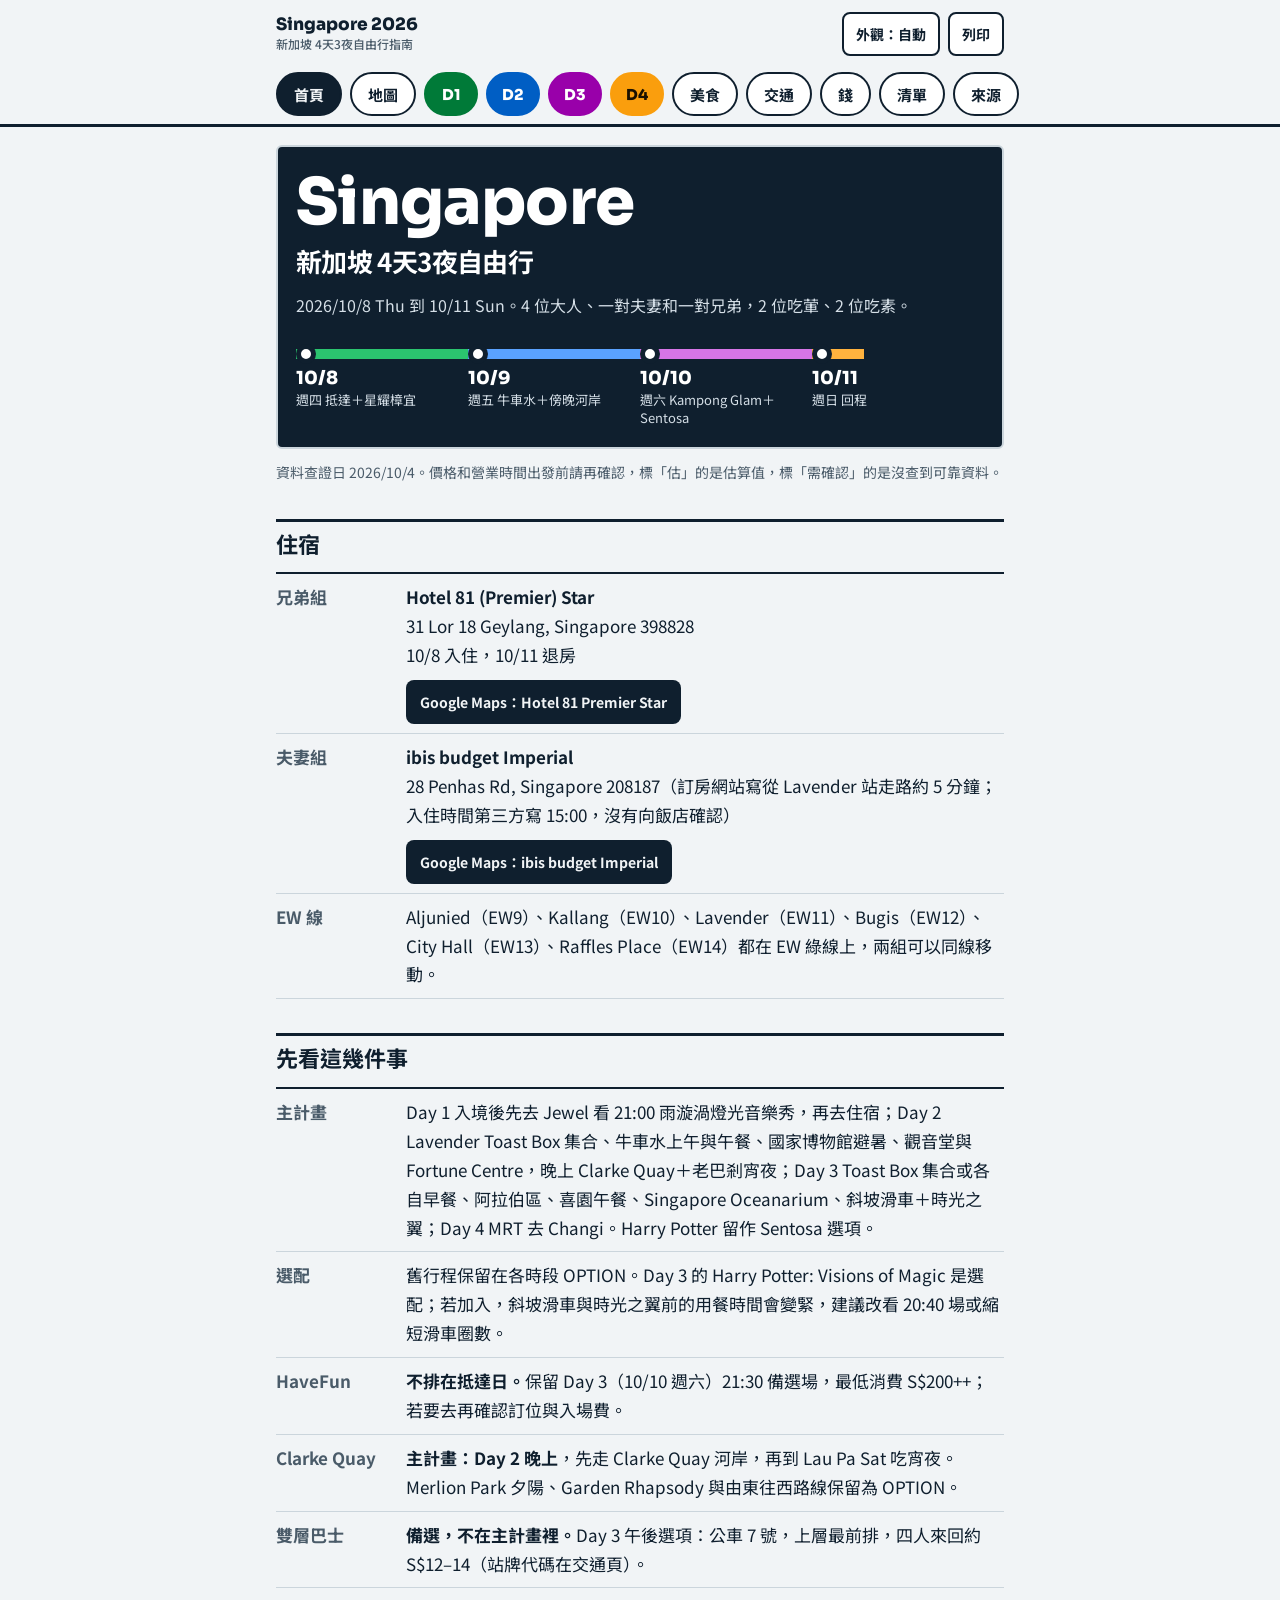
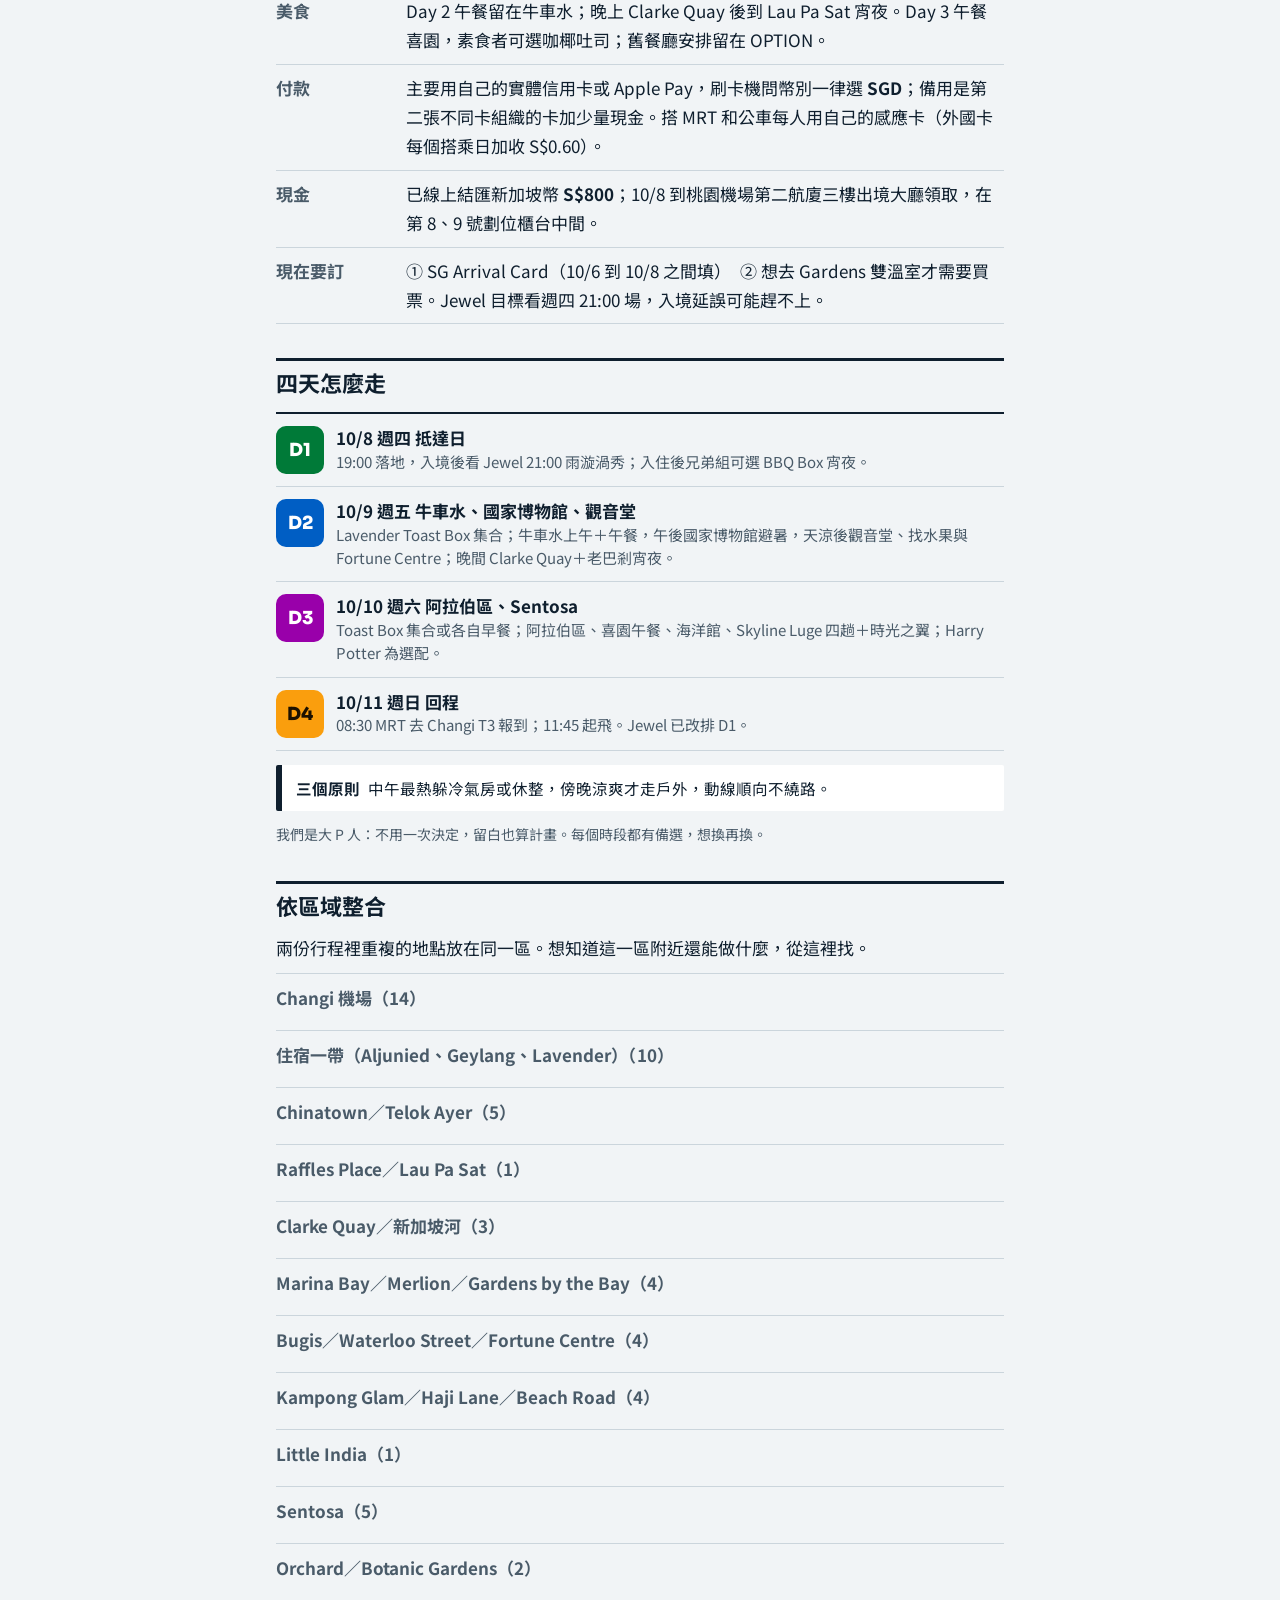
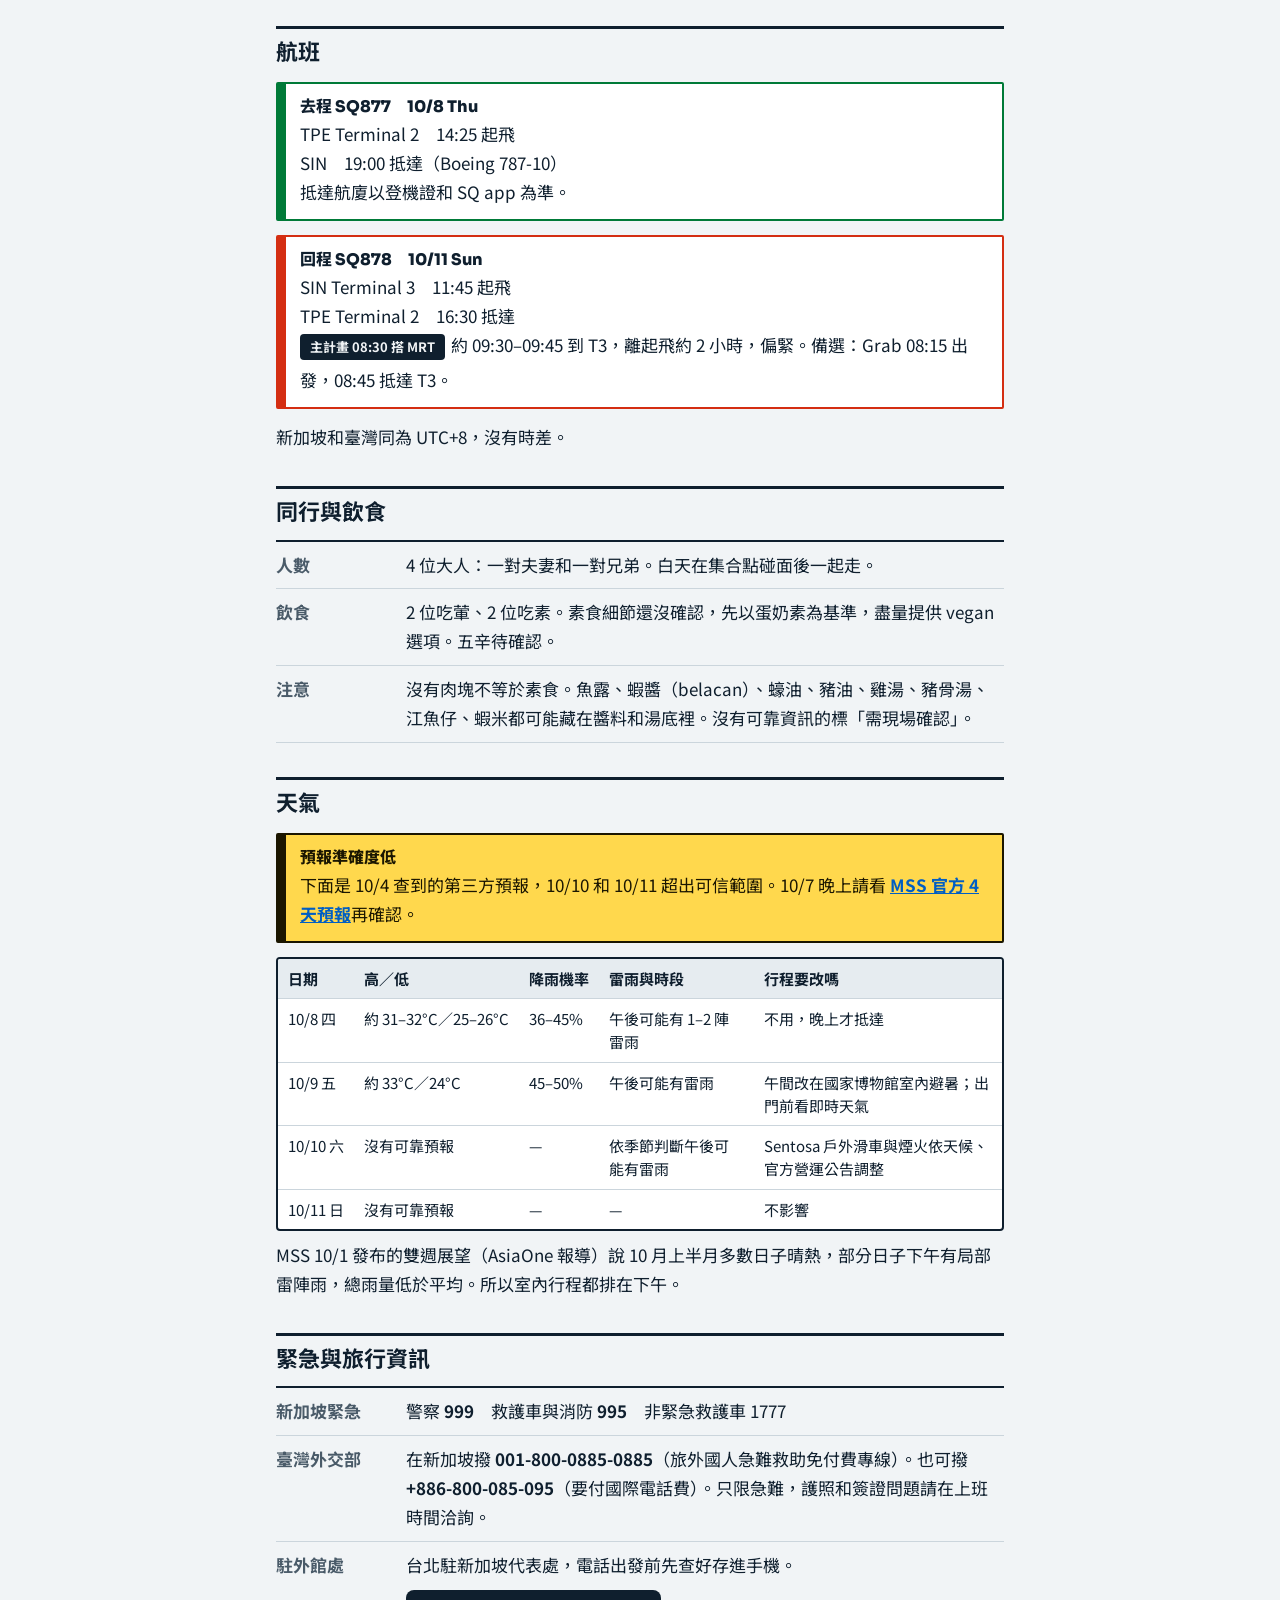
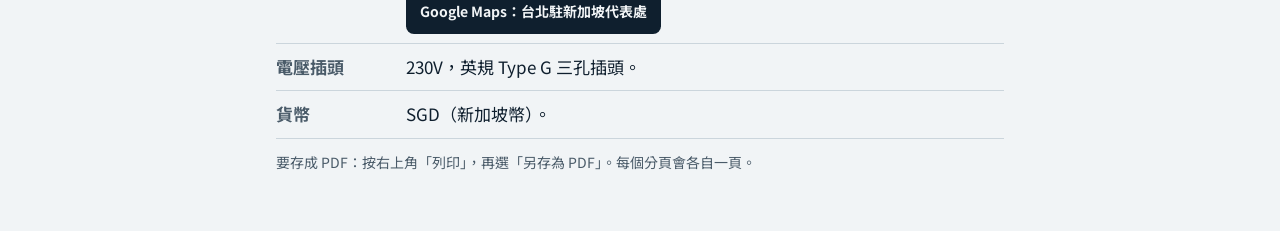
==== commit 5b2bbf76: "Use married couple label throughout" ====
--- a/index.html
+++ b/index.html
@@ -422,7 +422,7 @@
 <section class="panel on" id="home">
   <div class="hero">
     <h1>Singapore<span>新加坡 4天3夜自由行</span></h1>
-    <p class="lead">2026/10/8 Thu 到 10/11 Sun。4 位大人、一對情侶和一對兄弟，2 位吃葷、2 位吃素。</p>
+    <p class="lead">2026/10/8 Thu 到 10/11 Sun。4 位大人、一對夫妻和一對兄弟，2 位吃葷、2 位吃素。</p>
     <ol class="strip" aria-label="四天路線">
       <li><a href="#d1"><b>10/8</b><span>週四 抵達＋星耀樟宜</span></a></li>
       <li><a href="#d2"><b>10/9</b><span>週五 牛車水＋傍晚河岸</span></a></li>
@@ -435,7 +435,7 @@
   <h2 class="sec">住宿</h2>
   <dl class="dl">
     <div class="row"><dt>兄弟組</dt><dd><b>Hotel 81 (Premier) Star</b><br>31 Lor 18 Geylang, Singapore 398828<br>10/8 入住，10/11 退房<div class="maps"><a href="https://www.google.com/maps/search/?api=1&amp;query=Hotel+81+Premier+Star+31+Lor+18+Geylang+Singapore" target="_blank" rel="noopener">Google Maps：Hotel 81 Premier Star</a></div></dd></div>
-    <div class="row"><dt>情侶組</dt><dd><b>ibis budget Imperial</b><br>28 Penhas Rd, Singapore 208187（訂房網站寫從 Lavender 站走路約 5 分鐘；入住時間第三方寫 15:00，沒有向飯店確認）<div class="maps"><a href="https://www.google.com/maps/search/?api=1&amp;query=ibis+budget+Singapore+Imperial+28+Penhas+Rd+Singapore+208187" target="_blank" rel="noopener">Google Maps：ibis budget Imperial</a></div></dd></div>
+    <div class="row"><dt>夫妻組</dt><dd><b>ibis budget Imperial</b><br>28 Penhas Rd, Singapore 208187（訂房網站寫從 Lavender 站走路約 5 分鐘；入住時間第三方寫 15:00，沒有向飯店確認）<div class="maps"><a href="https://www.google.com/maps/search/?api=1&amp;query=ibis+budget+Singapore+Imperial+28+Penhas+Rd+Singapore+208187" target="_blank" rel="noopener">Google Maps：ibis budget Imperial</a></div></dd></div>
     <div class="row"><dt>EW 線</dt><dd>Aljunied（EW9）、Kallang（EW10）、Lavender（EW11）、Bugis（EW12）、City Hall（EW13）、Raffles Place（EW14）都在 EW 綠線上，兩組可以同線移動。</dd></div>
   </dl>
 
@@ -479,7 +479,7 @@
 
   <h2 class="sec">同行與飲食</h2>
   <dl class="dl">
-    <div class="row"><dt>人數</dt><dd>4 位大人：一對情侶和一對兄弟。白天在集合點碰面後一起走。</dd></div>
+    <div class="row"><dt>人數</dt><dd>4 位大人：一對夫妻和一對兄弟。白天在集合點碰面後一起走。</dd></div>
     <div class="row"><dt>飲食</dt><dd>2 位吃葷、2 位吃素。素食細節還沒確認，先以蛋奶素為基準，盡量提供 vegan 選項。五辛待確認。</dd></div>
     <div class="row"><dt>注意</dt><dd>沒有肉塊不等於素食。魚露、蝦醬（belacan）、蠔油、豬油、雞湯、豬骨湯、江魚仔、蝦米都可能藏在醬料和湯底裡。沒有可靠資訊的標「需現場確認」。</dd></div>
   </dl>
@@ -674,7 +674,7 @@
 </ol>
 <p><b>在 Changi 機場：</b>領完行李、準備走出去再叫車。app 會問你在哪個門（door）或柱子（pillar），要和出關後看到的標示一致。</p>
 <p><b>價格：</b>叫車前顯示的價格不含過路費和附加費，最後金額可能略高。尖峰、下雨、深夜會加價。綁的卡會算海外消費，手續費照卡片規定。</p>
-<p><b>兩組各自叫車：</b>兄弟組和情侶組 住不同飯店，各自用自己的手機叫車。每個人的手機都先裝好 Grab。</p>
+<p><b>兩組各自叫車：</b>兄弟組和夫妻組 住不同飯店，各自用自己的手機叫車。每個人的手機都先裝好 Grab。</p>
   </div>
 
   <div class="sign green"><b class="t">最省事的做法</b><p>每人用自己的一張感應式信用卡（最好是有海外回饋的那張），或綁進 Apple Pay，搭車、吃飯都用它。手續費 3 天每人才 S$1.80，<b>不用另外買 EZ-Link 或 Tourist Pass</b>。</p></div>
@@ -1187,7 +1187,7 @@
 var HF=['HaveFun Live Show','HaveFun Live Show Bugis+ Singapore'];
 var HF_MORE=['地址：201 Victoria St #07-01, Singapore 188067（Bugis+ 7 樓）','週五、六開演 9:30PM（官網）；週四的開演時間沒查到','最低消費：週一到週四免；週五、六 S$200++（4 人 High Table），約 S$239.8，每人約 S$60','入場費：2026/1 版條款的搜尋摘要寫週五、六每人 S$35（含 1 杯飲料），需確認','訂位：WhatsApp 8318 9300（請對照官網確認），訂金不退','規定：限 18 歲以上、帶護照；男生不能穿無袖或短褲、刺青要遮住、要穿包鞋；女生不能穿拖鞋、Crocs、slides','食物：素食和 vegan 選項查不到資料；建議停留多久、Last order、Last entry 都沒查到'];
 var TRIP = window.TRIP = {
-meta:{name:'Singapore',code:'4D3N',dates:'2026/10/8–10/11',people:'4 位大人，一對情侶和一對兄弟',verified:'2026-10-04'},
+meta:{name:'Singapore',code:'4D3N',dates:'2026/10/8–10/11',people:'4 位大人，一對夫妻和一對兄弟',verified:'2026-10-04'},
 principle:'中午最熱躲冷氣房或休整，傍晚涼爽才走戶外，動線順向不繞路。',
 areas:[
  {id:'airport',name:'Changi 機場'},{id:'stay',name:'住宿一帶（Aljunied、Geylang、Lavender）'},{id:'chinatown',name:'Chinatown／Telok Ayer'},
@@ -1218,14 +1218,14 @@
   opts:[
   {id:'a',from:'p',title:'MRT 綠線（EW）進市區',chip:'MRT 綠線',short:'兩組同一班車，Aljunied 與 Lavender 各自下車放行李',area:'airport',
    time:'約 45–60 分鐘（先前研究的估計）',walk:'輕鬆到中等（拖行李走到飯店）',
-   move:'Changi Airport → 在 Tanah Merah 轉 EW 線 → Aljunied（EW9，兄弟組）→ Kallang（EW10）→ Lavender（EW11，情侶組）',
+   move:'Changi Airport → 在 Tanah Merah 轉 EW 線 → Aljunied（EW9，兄弟組）→ Kallang（EW10）→ Lavender（EW11，夫妻組）',
    cost:'每人約 S$2',wx:'下車後要走一小段露天路',
    plus:['最便宜','兩組同車，先到 Aljunied 再到 Lavender','晚上不用等叫車'],
     minus:['要轉車、拖行李','看完 21:00 場並簡單用餐後，抵達住宿可能約 23:00（推估）'],
-   more:['Hotel 81：飯店自己的說明是從 Aljunied 站走路約 10 分鐘（Hotels.com 另寫離 Mountbatten 站走路約 8 分鐘）；ibis budget（28 Penhas Rd）：訂房網站寫從 Lavender 站走路約 5 分鐘','你寫「停靠阿裕尼站：朋友至 81酒店」，我當作打字誤植：Aljunied 是 Hotel 81（兄弟組），Lavender 是 ibis budget Imperial（情侶組）'],
+   more:['Hotel 81：飯店自己的說明是從 Aljunied 站走路約 10 分鐘（Hotels.com 另寫離 Mountbatten 站走路約 8 分鐘）；ibis budget（28 Penhas Rd）：訂房網站寫從 Lavender 站走路約 5 分鐘','你寫「停靠阿裕尼站：朋友至 81酒店」，我當作打字誤植：Aljunied 是 Hotel 81（兄弟組），Lavender 是 ibis budget Imperial（夫妻組）'],
    maps:[HA,HB]},
    {id:'b',from:'c',title:'Grab 各自回住宿',chip:'Grab',short:'門口上下車，行李最方便',area:'airport',
-   time:'約 20–30 分鐘',walk:'無',move:'兩組各叫一台，門口上下車，不用轉車',cost:'兄弟組 預算 S$35／車，每人 S$17.5（估，Grab 會先報價）；情侶組 的車資沒查證',wx:'不受天氣影響',
+   time:'約 20–30 分鐘',walk:'無',move:'兩組各叫一台，門口上下車，不用轉車',cost:'兄弟組 預算 S$35／車，每人 S$17.5（估，Grab 會先報價）；夫妻組 的車資沒查證',wx:'不受天氣影響',
    plus:['2 人 2 個大箱放一般車款就夠','省約 30 分鐘，不用轉車'],minus:['比 MRT 貴：兩人分攤後每人多約 S$13–18','兩組要分開行動'],
    more:['叫不到車或價格太高，就改排計程車','Grab 怎麼用：見「交通」分頁'],maps:[HA]},
   {id:'c',from:'c',title:'計程車',chip:'計程車',short:'不用 app，但附加費會疊加',area:'airport',
@@ -1233,13 +1233,13 @@
    plus:['不用 app、不用網路'],minus:['附加費疊加，實際價格以跳表為準'],more:['排隊時間未查證']}
   ]},
   {id:'d1-in',t:'約 23:00',title:'放行李、入住',st:'confirmed',anchor:true,short:'住宿',area:'stay',
-   text:'兄弟組：Hotel 81 (Premier) Star，31 Lor 18 Geylang, Singapore 398828，10/8 入住、10/11 退房。情侶組：ibis budget Imperial，28 Penhas Rd, Singapore 208187（訂房網站寫從 Lavender 站走路約 5 分鐘），你說先放行李；入住時間第三方寫 15:00，沒有向飯店確認。',
+   text:'兄弟組：Hotel 81 (Premier) Star，31 Lor 18 Geylang, Singapore 398828，10/8 入住、10/11 退房。夫妻組：ibis budget Imperial，28 Penhas Rd, Singapore 208187（訂房網站寫從 Lavender 站走路約 5 分鐘），你說先放行李；入住時間第三方寫 15:00，沒有向飯店確認。',
    maps:[HA,HB]},
   {slot:true,id:'d1-supper',t:'約 23:15–00:30',label:'兄弟組宵夜（可選）',dl:'兄弟組宵夜',st:'open',draft:'a',
    opts:[
-   {id:'a',from:'n',title:'兄弟組：BBQ Box（Geylang）',chip:'BBQ Box',short:'Hotel 81 入住後去同區吃宵夜；情侶組可先回房休息',area:'stay',
+   {id:'a',from:'n',title:'兄弟組：BBQ Box（Geylang）',chip:'BBQ Box',short:'Hotel 81 入住後去同區吃宵夜；夫妻組可先回房休息',area:'stay',
     time:'約 45–60 分鐘；週四營業時間資料列至 02:00（出發前再確認）',walk:'從 Hotel 81 步行或短程車，依 Google Maps 即時路線',move:'Hotel 81（Lorong 18 Geylang）→ BBQ Box Geylang（182 Geylang Road）',cost:'依點餐',wx:'室內',
-    plus:['店在 Geylang，和兄弟組住宿安排在同一區，入住後再去最順','只排兄弟組，不影響情侶組休息'],minus:['Jewel、交通或入住若延誤，就視體力和當晚營業狀況取消','蔬菜串燒／素食需求請向店家確認'],
+    plus:['店在 Geylang，和兄弟組住宿安排在同一區，入住後再去最順','只排兄弟組，不影響夫妻組休息'],minus:['Jewel、交通或入住若延誤，就視體力和當晚營業狀況取消','蔬菜串燒／素食需求請向店家確認'],
     more:['地址：182 Geylang Road, Singapore 389252','店家門市頁列有 Geylang 分店；週四營業至凌晨 2 點為第三方資料，時間可能變動。'],
     maps:[['Google Maps：BBQ Box Geylang','BBQ Box Geylang, 182 Geylang Road, Singapore 389252'],['BBQ Box 門市資訊','https://bbqboxsg.evolut.com.sg/stores'],['BBQ Box Geylang 營業時間參考','https://www.waze.com/en-AU/live-map/directions/sg/singapore/bbq-box-%28geylang%29?to=place.ChIJQ7DgIzQY2jERRNXMMTxCJRw']]},
    {id:'b',from:'c',title:'入住後直接休息',chip:'回房休息',short:'如果抵達太晚或累了，就不特別出門',area:'stay',time:'—',walk:'無',move:'Hotel 81 入住後休息',cost:'—',wx:'—',plus:['抵達日保留體力'],minus:['這晚先不吃 BBQ Box']}
@@ -1254,7 +1254,7 @@
   opts:[
   {id:'a',from:'p',title:'Ya Kun Kaya Toast（Far East Square 總店）',chip:'Ya Kun',short:'炭烤薄片咖椰吐司、半熟雙蛋、熱南洋咖啡',area:'chinatown',
    time:'約 1 小時',walk:'輕鬆',
-   move:'兄弟組：Aljunied（EW9）搭 EW 線；情侶組：Lavender（EW11）搭 EW 線。Far East Square 在 Telok Ayer（DT18）或 Raffles Place（EW14）一帶，路線請用 Google Maps 確認',
+   move:'兄弟組：Aljunied（EW9）搭 EW 線；夫妻組：Lavender（EW11）搭 EW 線。Far East Square 在 Telok Ayer（DT18）或 Raffles Place（EW14）一帶，路線請用 Google Maps 確認',
    cost:'價格未查證',wx:'—',
    plus:['經典 kaya toast，吃完走路到牛車水','兩組都在 EW 線上，可以同線出發'],minus:['Kaya 含蛋與椰奶，蛋奶素可以吃、全素不行','營業時間和人潮沒查證'],
    more:['半熟雙蛋是蛋，蛋奶素可；全素不行','地址：18 China St #01-01, Far East Square, Singapore 049560；營業時間（第三方）平日 07:30–18:30、週末 08:30–17:00，週五 09:00 在營業時間內'],maps:[['Ya Kun Far East Square','Ya Kun Kaya Toast Far East Square Singapore']]},
@@ -1342,7 +1342,7 @@
   ]},
  {id:'d2-home',t:'22:30 之後',title:'回住宿',st:'likely',anchor:true,short:'回住宿',area:'stay',
   text:'兩組都在 EW 線上：Raffles Place（EW14）或 City Hall（EW13）搭回 Lavender（EW11）、Aljunied（EW9），末班車時間未查證。',
-  meta:[['兄弟組','Grab 到 Geylang 約 15 分鐘，一車約 S$15–22（估，深夜可能漲價）'],['情侶組','Lavender 的車資沒查證']]}
+  meta:[['兄弟組','Grab 到 Geylang 約 15 分鐘，一車約 S$15–22（估，深夜可能漲價）'],['夫妻組','Lavender 的車資沒查證']]}
  ]},
 /* ===================================================== D3 */
 {id:'d3',code:'D3',date:'10/10 週六',name:'Kampong Glam／Sentosa',zh:'阿拉伯區、Oceanarium、Luge 與煙火',line:'ne',
@@ -1353,7 +1353,7 @@
   opts:[
   {id:'a',from:'p',title:'喜園海南咖啡店（YY Kafei Dian，Beach Rd）',chip:'YY 喜園',short:'厚切咖椰包＋牛油熱咖啡，離 Lavender 與阿拉伯區都很近',area:'kg',
    time:'約 1 小時',walk:'輕鬆',move:'離 Lavender（EW11）與阿拉伯區都近（你提供的資訊）',cost:'未查證',wx:'—',
-   plus:['順路接 Kampong Glam','情侶組 住 Lavender，最近'],minus:['營業時間、人潮、價格未查證','Kaya 含蛋與椰奶，蛋奶素可、全素不行'],
+   plus:['順路接 Kampong Glam','夫妻組 住 Lavender，最近'],minus:['營業時間、人潮、價格未查證','Kaya 含蛋與椰奶，蛋奶素可、全素不行'],
    maps:[['YY Kafei Dian','YY Kafei Dian Beach Road Singapore']]},
   {id:'b',from:'c',title:'Tekka Centre＋Little India 早餐',chip:'Tekka',short:'素食 Thosai、Idli，再逛 Little India',area:'li',
    time:'約 2 小時（含 Little India 散步）',walk:'中等',move:'兄弟組：Grab 約 10–15 分鐘，一車約 S$10–14（估）；MRT 要轉車。集合點：Tekka Centre（Buffalo Rd 側入口，Little India MRT 旁）',
@@ -1435,14 +1435,14 @@
   {id:'e',from:'c',title:'Skyline Luge 四趟＋時光之翼 20:40 場（緩衝）',chip:'20:40 煙火',short:'保留較多時間給海洋館、哈利波特選配、排隊與晚餐；若行程延誤用這場。',area:'sentosa',time:'斜坡滑車四趟後，20:40 看演出（以官方當日場次為準）',walk:'中等',move:'同主線：Imbiah Luge → 最後一趟 Siloso Beach → 步行 Beach Station',cost:'演出票價依官網；Luge 票依圈數與票種',wx:'戶外演出',plus:['作為 Harry Potter 或排隊延誤時的時間緩衝'],minus:['回住宿時間較晚'],maps:[['Skyline Luge Imbiah 入口','Skyline Luge Singapore Imbiah Lookout Entrance'],['Wings of Time（Beach Station）','Wings of Time Sentosa Beach Station']]}
   ]},
  {id:'d3-home',t:'深夜',title:'回住宿，整理行李',st:'likely',anchor:true,short:'回住宿',area:'stay',
-  text:'隔天 08:30 退房。',meta:[['兄弟組','Hotel 81（Aljunied EW9）'],['情侶組','ibis budget Imperial（Lavender EW11）']]}
+  text:'隔天 08:30 退房。',meta:[['兄弟組','Hotel 81（Aljunied EW9）'],['夫妻組','ibis budget Imperial（Lavender EW11）']]}
  ]},
 /* ===================================================== D4 */
 {id:'d4',code:'D4',date:'10/11 週日',name:'回程',zh:'回程',line:'cc',
  tag:'08:30 退房，MRT 去 Changi，11:45 起飛',
  walk:{km:'尚未估',steps:'尚未估',lvl:'輕鬆'},cost:'尚未估',
  items:[
- {id:'d4-out',t:'08:00–08:30',title:'各自退房',st:'likely',area:'stay',text:'兄弟組：Hotel 81；情侶組：ibis budget Imperial。你的行程沒排早餐，可以在機場吃（報到後，管制區內）。',maps:[HA,HB]},
+ {id:'d4-out',t:'08:00–08:30',title:'各自退房',st:'likely',area:'stay',text:'兄弟組：Hotel 81；夫妻組：ibis budget Imperial。你的行程沒排早餐，可以在機場吃（報到後，管制區內）。',maps:[HA,HB]},
  {slot:true,id:'d4-go',t:'08:30–09:30',label:'去機場',dl:'Day 4 去機場',st:'likely',draft:'a',
   opts:[
   {id:'a',from:'p',title:'MRT 綠線去 Changi（08:30 出發）',chip:'MRT 08:30',short:'兩組同一班車，Lavender 先上、Aljunied 再上',area:'airport',
@@ -1452,7 +1452,7 @@
    minus:['到機場約 09:30–09:45，離 11:45 起飛只剩約 2 小時到 2 小時 15 分，比研究建議的提早 2 小時 45 分到 3 小時少','這個時間下，沒時間在報到前逛 Jewel','週日早上班距可能較長（未查證）'],
    more:['你的行程寫「09:15 抵達 T3」，用 MRT 要抓 45–60 分鐘加走路，大約會晚到 15–30 分鐘（推估）','要更安全：提早到 07:45 左右出發，或改搭 Grab'],maps:[['Changi Airport T3','Changi Airport Terminal 3']]},
   {id:'b',from:'c',title:'Grab，08:15 出發',chip:'Grab 08:15',short:'約 20–25 分鐘到 T3，08:45 抵達',area:'airport',
-   time:'約 20–25 分鐘',walk:'無',move:'走 PIE／ECP，不經過 Marina 周邊的管制區',cost:'兄弟組 一車約 S$20–30（估）；機場附加費只收從機場出發的行程；情侶組 的車資沒查證',wx:'不受天氣影響',
+   time:'約 20–25 分鐘',walk:'無',move:'走 PIE／ECP，不經過 Marina 周邊的管制區',cost:'兄弟組 一車約 S$20–30（估）；機場附加費只收從機場出發的行程；夫妻組 的車資沒查證',wx:'不受天氣影響',
    plus:['不用轉車，行李最方便','08:45 抵達 T3，離起飛 3 小時，最安全'],minus:['比 MRT 貴：每人多約 S$10–13','兩組要各叫一台車'],
    more:['先前研究的倒推：最晚 08:15 離開飯店'],maps:[['Changi Airport T3','Changi Airport Terminal 3']]},
   {id:'c',from:'n',title:'MRT 提早到 07:45 出發',chip:'MRT 07:45',short:'提早到 T3，增加報到緩衝',area:'airport',
@@ -1615,7 +1615,7 @@
  changi:{n:'Changi Airport',ty:'airport',v:'airport',q:'Changi Airport Singapore'},
  changiT3:{n:'Changi Airport T3',ty:'airport',v:'airport',q:'Changi Airport Terminal 3, Singapore'},
  hotelA:{n:'Hotel 81 (Premier) Star（兄弟組）',ty:'hotel',v:'hotel',q:HQ},
- ibis:{n:'ibis budget Imperial（情侶組）',ty:'hotel',v:null,q:IQ,act:'28 Penhas Rd（訂房網站寫從 Lavender 站走路約 5 分鐘）。精確座標未驗證，所以地圖上不標點。'},
+ ibis:{n:'ibis budget Imperial（夫妻組）',ty:'hotel',v:null,q:IQ,act:'28 Penhas Rd（訂房網站寫從 Lavender 站走路約 5 分鐘）。精確座標未驗證，所以地圖上不標點。'},
  btrt:{n:'Buddha Tooth Relic Temple',ty:'attraction',v:'btrt',q:'Buddha Tooth Relic Temple and Museum, 288 South Bridge Rd, Singapore',act:'佛牙寺參拜（唐式風格寺廟，室內較涼）；再走五腳基遮蔭騎樓老街（Pagoda Street 一帶，座標未驗證，不另標）。進寺廟要遮住肩膀和膝蓋。',stay:'10:00–11:15'},
  kwanim:{n:'觀音堂佛祖廟',ty:'attraction',v:'kwanim',q:'Kwan Im Thong Hood Cho Temple, 178 Waterloo St, Singapore',act:'百年香火名廟，祈福參拜。開放時間未查證。',stay:'11:30–13:30（含午餐）'},
  fortune:{n:'Fortune Centre・興化素食',ty:'food',veg:1,v:null,q:'Xing Hua Vegetarian Restaurant, Fortune Centre, 190 Middle Rd, Singapore 188979',act:'午餐：素食煲仔飯、素沙爹串、橄欖菜炒飯（你提供的資訊）。Fortune Centre 緊鄰觀音堂；精確座標未驗證，所以地圖上不標點。',food:{n:'葷食者：跟著吃素，或去 Bugis 附近別家（未查證）',v:'興化素食；同棟 Herbivore 全素（#01-13/14，約 S$25）'}},
@@ -1650,7 +1650,7 @@
   'd1-land':P('changi',{act:'SQ877 落地 T2，先入境、領行李，再步行前往 Jewel。',stay:'約 70 分鐘'}),
   'd1-jewel':P('jewel',{act:'入境後從 T2 步行到 Jewel；目標看 21:00 雨漩渦燈光音樂秀，若入境延誤可能錯過。',stay:'約 20:20–21:15',leg:L('walk','Jewel（T2 連通步道）','約 5–10 分鐘（官方指引）')}),
   'd1-in':[P('hotelA',{act:'放行李、入住（10/8 入住，10/11 退房）。',leg:L('mrt','ibis budget（Lavender）','EW 線 2 站（Aljunied → Kallang → Lavender）',null,'兩組搭同一班車會先到 Aljunied，再到 Lavender')}),P('ibis')],
-  'd1-supper:a':P('bbqbox',{t:'約 23:15',act:'兄弟組入住 Hotel 81 後可到 Geylang Road 吃宵夜；情侶組可在 ibis budget 休息。若抵達延誤或疲累，取消此選項。',stay:'約 45–60 分鐘',leg:L('walk','BBQ Box Geylang','同在 Geylang 一帶；用 Google Maps 確認步行路線')}),
+  'd1-supper:a':P('bbqbox',{t:'約 23:15',act:'兄弟組入住 Hotel 81 後可到 Geylang Road 吃宵夜；夫妻組可在 ibis budget 休息。若抵達延誤或疲累，取消此選項。',stay:'約 45–60 分鐘',leg:L('walk','BBQ Box Geylang','同在 Geylang 一帶；用 Google Maps 確認步行路線')}),
  'd2-bf:a':P('yakun',{leg:L('walk','牛車水集合點','Far East Square 一帶，步行時間用 Google Maps 確認')}),
  'd2-bf:b':P('hotelA',{leg:L('mrt','牛車水','路線與時間用 Google Maps 查')}),
  'd2-bf:c':P('toastbox',{leg:L('mrt','牛車水 Chinatown','從 Kitchener Complex 以 Google Maps 查即時路線')}),
@@ -1665,7 +1665,7 @@
  'd2-eve:a':[P('clarke',{t:'18:00',stay:'晚間河岸',leg:L('mrt','Lau Pa Sat',LATER)}),P('lau',{act:'Clarke Quay 河岸行程後到老巴剎吃宵夜；營業與攤位狀況依當晚確認。',leg:HOMELEG})],
  'd2-eve:b':[P('merlion',{leg:L('walk','Lau Pa Sat')}),P('lau',{leg:L('walk','Clarke Quay')}),P('clarke',{act:'留到夜晚：河畔散步、喝一杯、Read Bridge 拍夜景（約 22:15 之後）。',leg:L('grab','Hotel 81','約 15 分','一車約 S$15–22（估，深夜可能漲價）')})],
  'd2-eve:c':[P('gardens',{act:'接 Garden Rhapsody（19:45 或 20:45，免費）。'}),P('lau',{leg:L('walk','Clarke Quay','約 30 分','免費','沿河步行約 1.5–2 km')}),P('clarke',{leg:L('grab','Hotel 81','約 15 分','一車約 S$15–22（估，深夜可能漲價）')})],
- 'd2-home':P('hotelA',{act:'回住宿。兩組都在 EW 線上；情侶組回 ibis budget（Lavender）。'}),
+ 'd2-home':P('hotelA',{act:'回住宿。兩組都在 EW 線上；夫妻組回 ibis budget（Lavender）。'}),
  'd2-eve:d':[P('clarke',{t:'傍晚',stay:'散步／飲料',leg:L('mrt','Lau Pa Sat',LATER)}),P('lau',{t:'宵夜',act:'Clarke Quay 後到 Lau Pa Sat；晚間營業與交通依當日確認。',leg:HOMELEG})],
  'd2-eve:e':[P('merlion',{leg:L('walk','Clarke Quay','河岸步行，路線按體力調整')}),P('lau',{t:'宵夜',leg:HOMELEG})],
  'd2-lunch:d':P('chinatownLunch',{act:'牛車水上午行程後就近午餐；餐廳依當日座位和飲食需求選擇。',leg:L('mrt','National Museum of Singapore','午餐後以 Google Maps 查即時路線')}),
@@ -1684,13 +1684,13 @@
  'd3-eve:c':P('clarke',{t:'22:15',leg:L('grab','Hotel 81','約 15 分','一車約 S$15–22（估，深夜可能漲價）')}),
  'd3-eve:d':[P('lugeroute',{t:'下午',stay:'四趟滑車，最後一趟 Siloso Beach',leg:L('walk','Beach Station','從 Siloso Beach 步行至 Beach Station')}),P('wingstime',{t:'19:40',stay:'約 20 分鐘'})],
  'd3-eve:e':[P('lugeroute',{t:'下午／傍晚',stay:'四趟滑車，最後一趟 Siloso Beach',leg:L('walk','Beach Station','從 Siloso Beach 步行至 Beach Station')}),P('wingstime',{t:'20:40',stay:'約 20 分鐘'})],
- 'd3-home':P('hotelA',{act:'看完 Wings of Time 後，從 Beach Station 搭島內交通與 Sentosa Express 返回市區；隔天 08:30 退房。情侶組回 ibis budget。'}),
- 'd4-out':[P('ibis',{act:'情侶組 先在 Lavender（EW11）上車。',leg:L('mrt','Hotel 81（Aljunied）','同一班車，約 4 分鐘（2 站）')}),P('hotelA',{act:'退房。兄弟組 在 Aljunied（EW9）上車。',leg:L('mrt','Changi Airport T3','約 45–60 分（估）→ 約 09:30–09:45 到 T3，比建議的 2 小時 45 分到 3 小時前到少','每人約 S$2','Grab 08:15 出發，約 20–25 分，一車約 S$20–30（估）')})],
+ 'd3-home':P('hotelA',{act:'看完 Wings of Time 後，從 Beach Station 搭島內交通與 Sentosa Express 返回市區；隔天 08:30 退房。夫妻組回 ibis budget。'}),
+ 'd4-out':[P('ibis',{act:'夫妻組 先在 Lavender（EW11）上車。',leg:L('mrt','Hotel 81（Aljunied）','同一班車，約 4 分鐘（2 站）')}),P('hotelA',{act:'退房。兄弟組 在 Aljunied（EW9）上車。',leg:L('mrt','Changi Airport T3','約 45–60 分（估）→ 約 09:30–09:45 到 T3，比建議的 2 小時 45 分到 3 小時前到少','每人約 S$2','Grab 08:15 出發，約 20–25 分，一車約 S$20–30（估）')})],
   'd4-arr':P('changiT3',{act:'SQ 報到櫃台集合；報到、託運、出境。你的行程寫 09:15 抵達，用 MRT 要抓 45–60 分加走路。',stay:'報到到登機'})
 };
 var START={
- d2:P('hotelA',{t:'早上出發',act:'兄弟組 從 Hotel 81 出發；情侶組 從 ibis budget（Lavender）出發。D2 在 Toast Box Kitchener Complex 集合。',leg:L('mrt','Toast Box Kitchener Complex','809 French Road；路線與時間用 Google Maps 查')}),
- d3:P('hotelA',{t:'早上出發',act:'兄弟組 從 Hotel 81 出發；情侶組 從 ibis budget（Lavender）出發。可在 Toast Box Kitchener Complex 集合，或各自早餐後在阿拉伯區會合。',leg:L('mrt','Toast Box Kitchener Complex／Kampong Glam',LATER)})
+ d2:P('hotelA',{t:'早上出發',act:'兄弟組 從 Hotel 81 出發；夫妻組 從 ibis budget（Lavender）出發。D2 在 Toast Box Kitchener Complex 集合。',leg:L('mrt','Toast Box Kitchener Complex','809 French Road；路線與時間用 Google Maps 查')}),
+ d3:P('hotelA',{t:'早上出發',act:'兄弟組 從 Hotel 81 出發；夫妻組 從 ibis budget（Lavender）出發。可在 Toast Box Kitchener Complex 集合，或各自早餐後在阿拉伯區會合。',leg:L('mrt','Toast Box Kitchener Complex／Kampong Glam',LATER)})
 };
 var OVERVIEW=[
   {label:'Changi 機場',days:'D1、D4',type:'airport',v:'airport',q:'Changi Airport Singapore'},
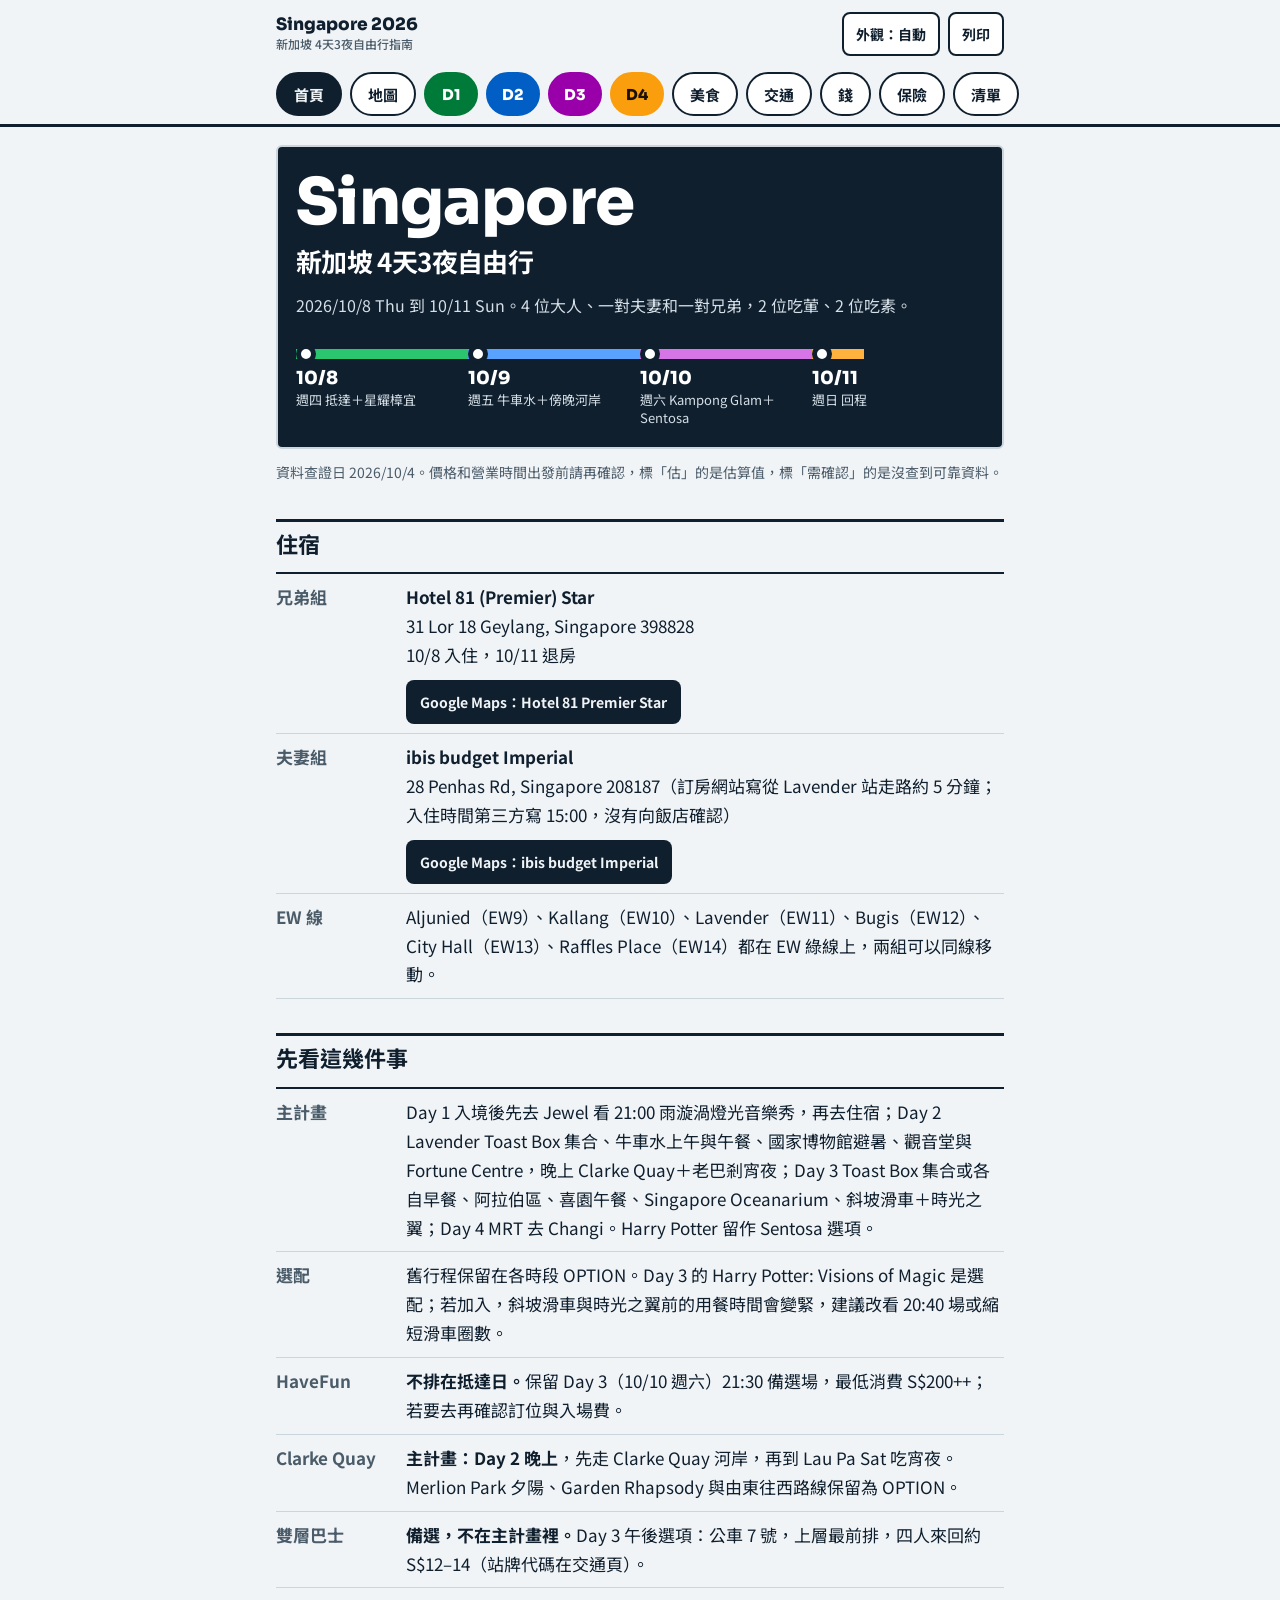
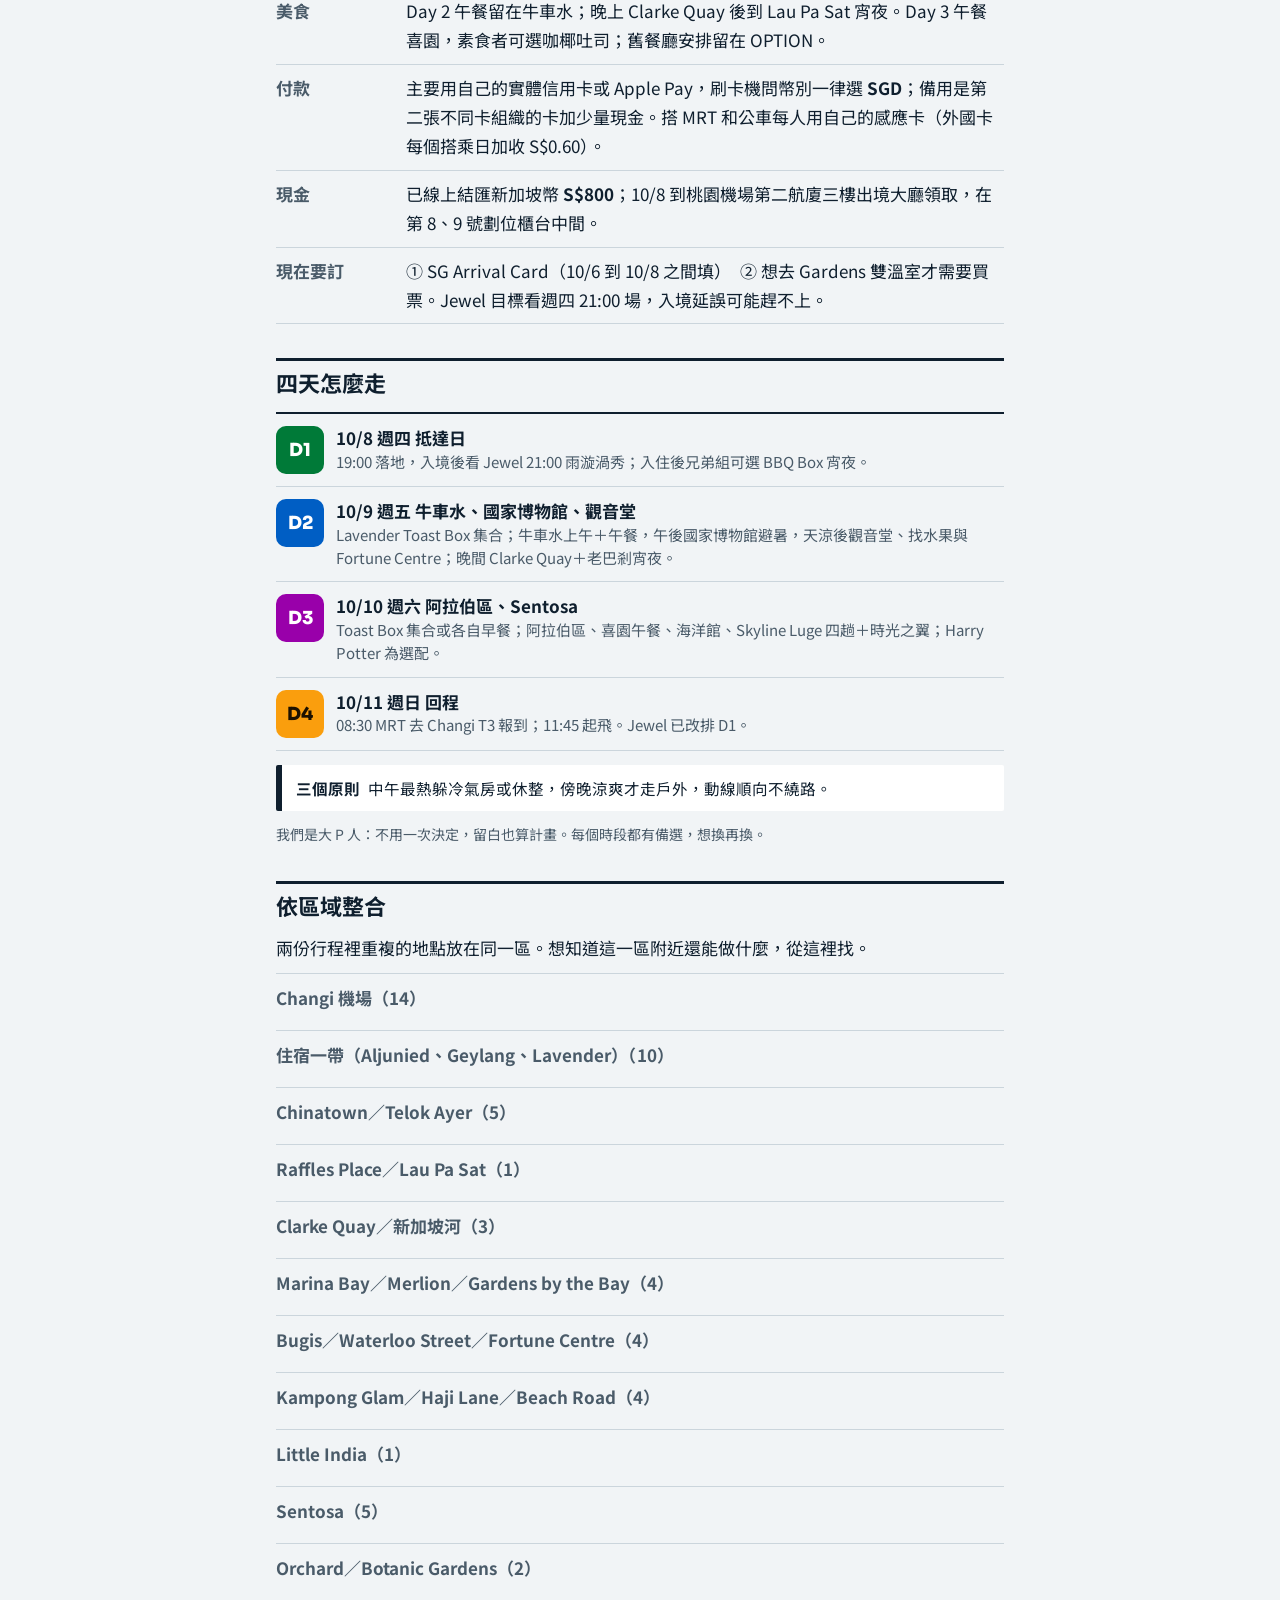
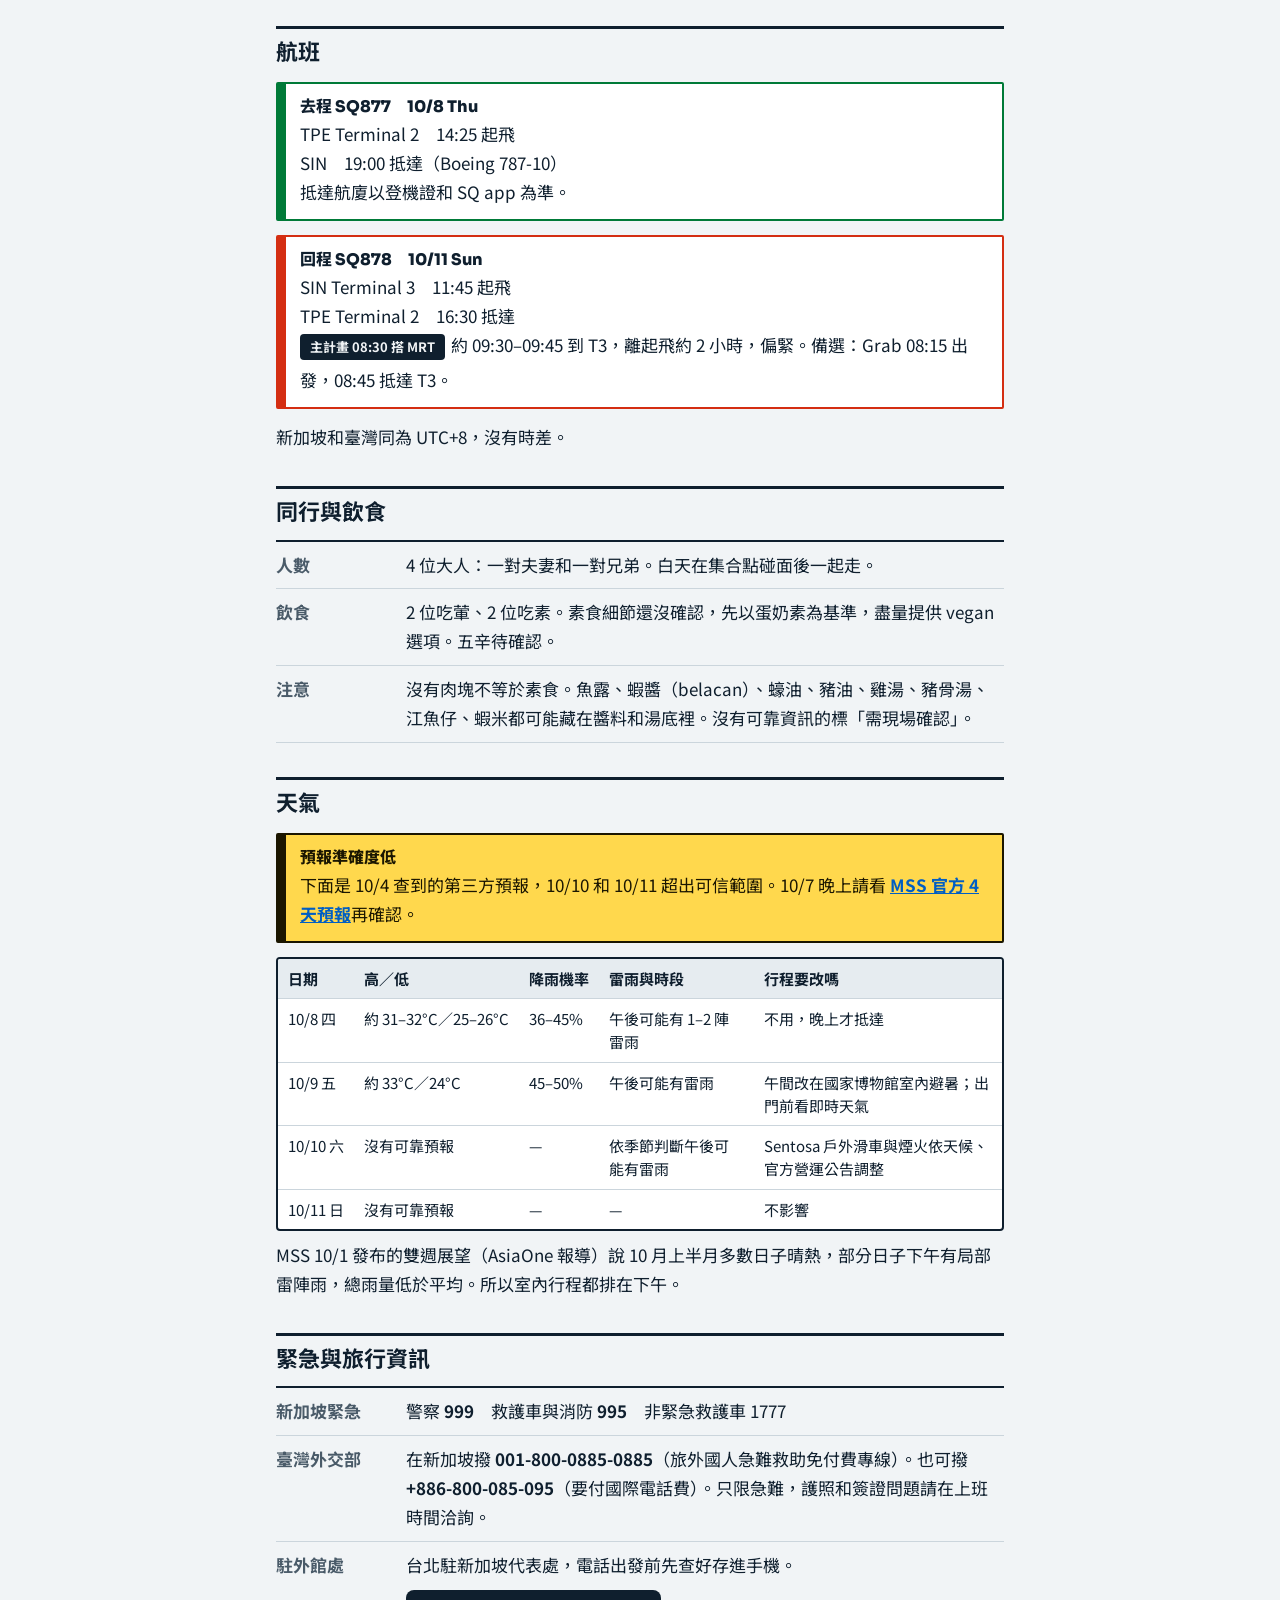
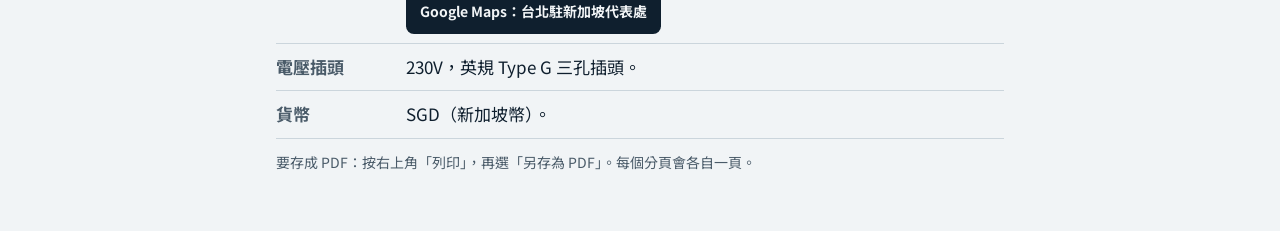
==== commit 47a6c883: "Add travel insurance checklist and guide" ====
--- a/index.html
+++ b/index.html
@@ -411,6 +411,7 @@
     <a href="#food">美食</a>
     <a href="#move">交通</a>
     <a href="#money">錢</a>
+    <a href="#insurance">保險</a>
     <a href="#todo">清單</a>
     <a href="#src">來源</a>
   </div>
@@ -867,11 +868,39 @@
   <nav class="pager" aria-label="換頁"><a href="#move">回交通頁</a><a href="#todo">看清單</a></nav>
 </section>
 
+<!-- ===================== TRAVEL INSURANCE ===================== -->
+<section class="panel" id="insurance">
+  <h2 class="sec">旅平險參考</h2>
+  <div class="sign red">
+    <span class="t">這趟建議：四人各自投保「海外旅行綜合保險」</span>
+    <p>優先確認意外醫療、海外突發疾病醫療（住院、門診、急診）和海外急難救助／醫療轉送；預算允許再加旅遊不便保障（班機延誤、旅程更改、行李）。只保意外身故失能的基本旅平險，不等於有海外生病醫療。</p>
+  </div>
+  <p>金管會說明，旅行平安險主要保障意外傷害；海外生病就醫要另外確認傷害醫療或海外突發疾病醫療保障。這趟是 10/8–10/11 新加坡，建議四位成人各自試算，拿相同保障內容比較保費和條款。</p>
+
+  <h3>選方案時先看這些</h3>
+  <dl class="dl">
+    <div class="row"><dt>海外醫療</dt><dd>分開看突發疾病住院、門診、急診各自的限額；確認是否承保法定傳染病，以及既往症、等待或除外條件。</dd></div>
+    <div class="row"><dt>緊急救援</dt><dd>確認是否含海外急難救助、醫療轉送／遺體運返、24 小時服務專線和每次事故上限。</dd></div>
+    <div class="row"><dt>旅遊不便</dt><dd>比較班機延誤要等多久才理賠、每次／整段旅程上限，以及旅程更改和行李延誤條件。</dd></div>
+    <div class="row"><dt>保期與資格</dt><dd>保障起訖要涵蓋 10/8 去程到 10/11 回到台灣；核對四人的年齡、投保資格、除外責任與理賠文件。</dd></div>
+  </dl>
+
+  <div class="sign blue">
+    <span class="t">可以先比價的官方資料</span>
+    <p><a class="lnk" href="https://www.tmnewa.com.tw/ec/travel/overseas/" target="_blank" rel="noopener">新安東京海上：國外旅平險＋旅遊不便險方案與試算</a>（官方頁面列有海外突發疾病及緊急救援選項；各方案限額、年齡與承保條件不同）。</p>
+    <p><a class="lnk" href="https://www.cathay-ins.com.tw/INSPFWeb/servlet/HttpDispatcher/PFA8_1000/prompt?index=12" target="_blank" rel="noopener">國泰產險：旅遊綜合保險保障說明</a>，可再到官方投保頁試算同樣的保障組合。</p>
+    <p><a class="lnk" href="https://www.ib.gov.tw/ch/home.jsp?dataserno=201801100009&amp;dtable=Consumer&amp;id=51&amp;mcustomize=onemessage_view.jsp&amp;parentpath=0%2C5&amp;toolsflag=Y" target="_blank" rel="noopener">金管會保險局：旅行平安險與海外醫療保障說明</a>。</p>
+    <small>這是保障項目比較方向，不是特定商品背書；保費和承保內容以投保當下的保單條款、試算結果為準。信用卡附帶旅遊保障需另核對刷卡比例與啟用條件，不要直接當作海外醫療保障。</small>
+  </div>
+  <nav class="pager" aria-label="換頁"><a href="#home">回首頁</a><a href="#todo">去清單完成投保</a></nav>
+</section>
+
 <!-- ===================== CHECKLIST ===================== -->
 <section class="panel" id="todo">
   <p>勾選的狀態會存在這支手機的瀏覽器裡。「HaveFun 已訂」勾起來，方便自己記得。</p>
 
   <h2 class="sec">A. 現在就要做（10/4–10/5）</h2>
+  <label class="chk"><input type="checkbox" data-k="ins1"><span><span class="tag t-res">出發前必辦</span><b>4 人各自完成旅遊保險投保</b>，保障涵蓋 10/8–10/11 去回程；優先選有海外突發疾病醫療和緊急救援的方案。逐人確認保障額、法定傳染病、除外條款與保單生效時間。<small><a class="lnk" href="#insurance">看旅平險方案參考與官方比價入口</a></small></span></label>
   <label class="chk"><input type="checkbox" data-k="a1"><span>確認 4 人的護照效期<b>都超過 6 個月</b>（ICA 規定）。台灣護照的免簽資格，請到 ICA 的 Visa Requirements 頁面再確認一次。</span></label>
   <label class="chk"><input type="checkbox" data-k="havefun"><span><b>HaveFun 已訂。</b>用 WhatsApp 聯絡 HaveFun，訂 10/10 的 4 人 High Table。問清楚：訂金多少、入場費要不要另外付、S$200++ 最低消費包含哪些、有沒有素食小點。<small>WhatsApp 8318 9300，請對照官網確認號碼。</small></span></label>
   <label class="chk"><input type="checkbox" data-k="a6"><span>若要去 HaveFun，選 Day 3 週六 21:30 備選場並確認訂位與入場費；抵達日不排。</span></label>
@@ -923,7 +952,7 @@
 
 <!-- ===================== SOURCES ===================== -->
 <section class="panel src" id="src">
-  <p><b>查證日：2026/10/4。</b>下面標「官方」的是政府或業者官網，標「第三方」的是媒體、部落格或經銷商整理，請以官方為準。</p>
+  <p><b>查證日：2026/10/4–10/5。</b>下面標「官方」的是政府或業者官網，標「第三方」的是媒體、部落格或經銷商整理，請以官方為準。</p>
 
   <h2 class="sec">驗證狀態</h2>
   <div class="scroll"><table>
@@ -947,6 +976,7 @@
     <tr><td>個別餐廳營業時間</td><td>多半是第三方資料或沒查證，出發前用 Google Maps 再看一次</td></tr>
     <tr><td>計程車附加費</td><td>Changi Airport 官網；Grab 價格是估算</td></tr>
     <tr><td>臺灣外交部急難救助專線</td><td>官方 boca.gov.tw</td></tr>
+    <tr><td>旅平險與海外突發疾病保障</td><td>保險局官方說明；新安東京海上、國泰產險官方保障與試算頁，實際保障依投保方案及保單條款</td></tr>
   </table></div>
 
   <h2 class="sec">新主計畫還沒查證的事</h2>
@@ -1061,7 +1091,7 @@
   var doc = document.documentElement;
   doc.classList.add('js');
 
-  var ids = ['home','map','d1','d2','d3','d4','food','move','money','todo','src'];
+  var ids = ['home','map','d1','d2','d3','d4','food','move','money','insurance','todo','src'];
   function $(s, r){ return (r || document).querySelector(s); }
   function $$(s, r){ return [].slice.call((r || document).querySelectorAll(s)); }
 
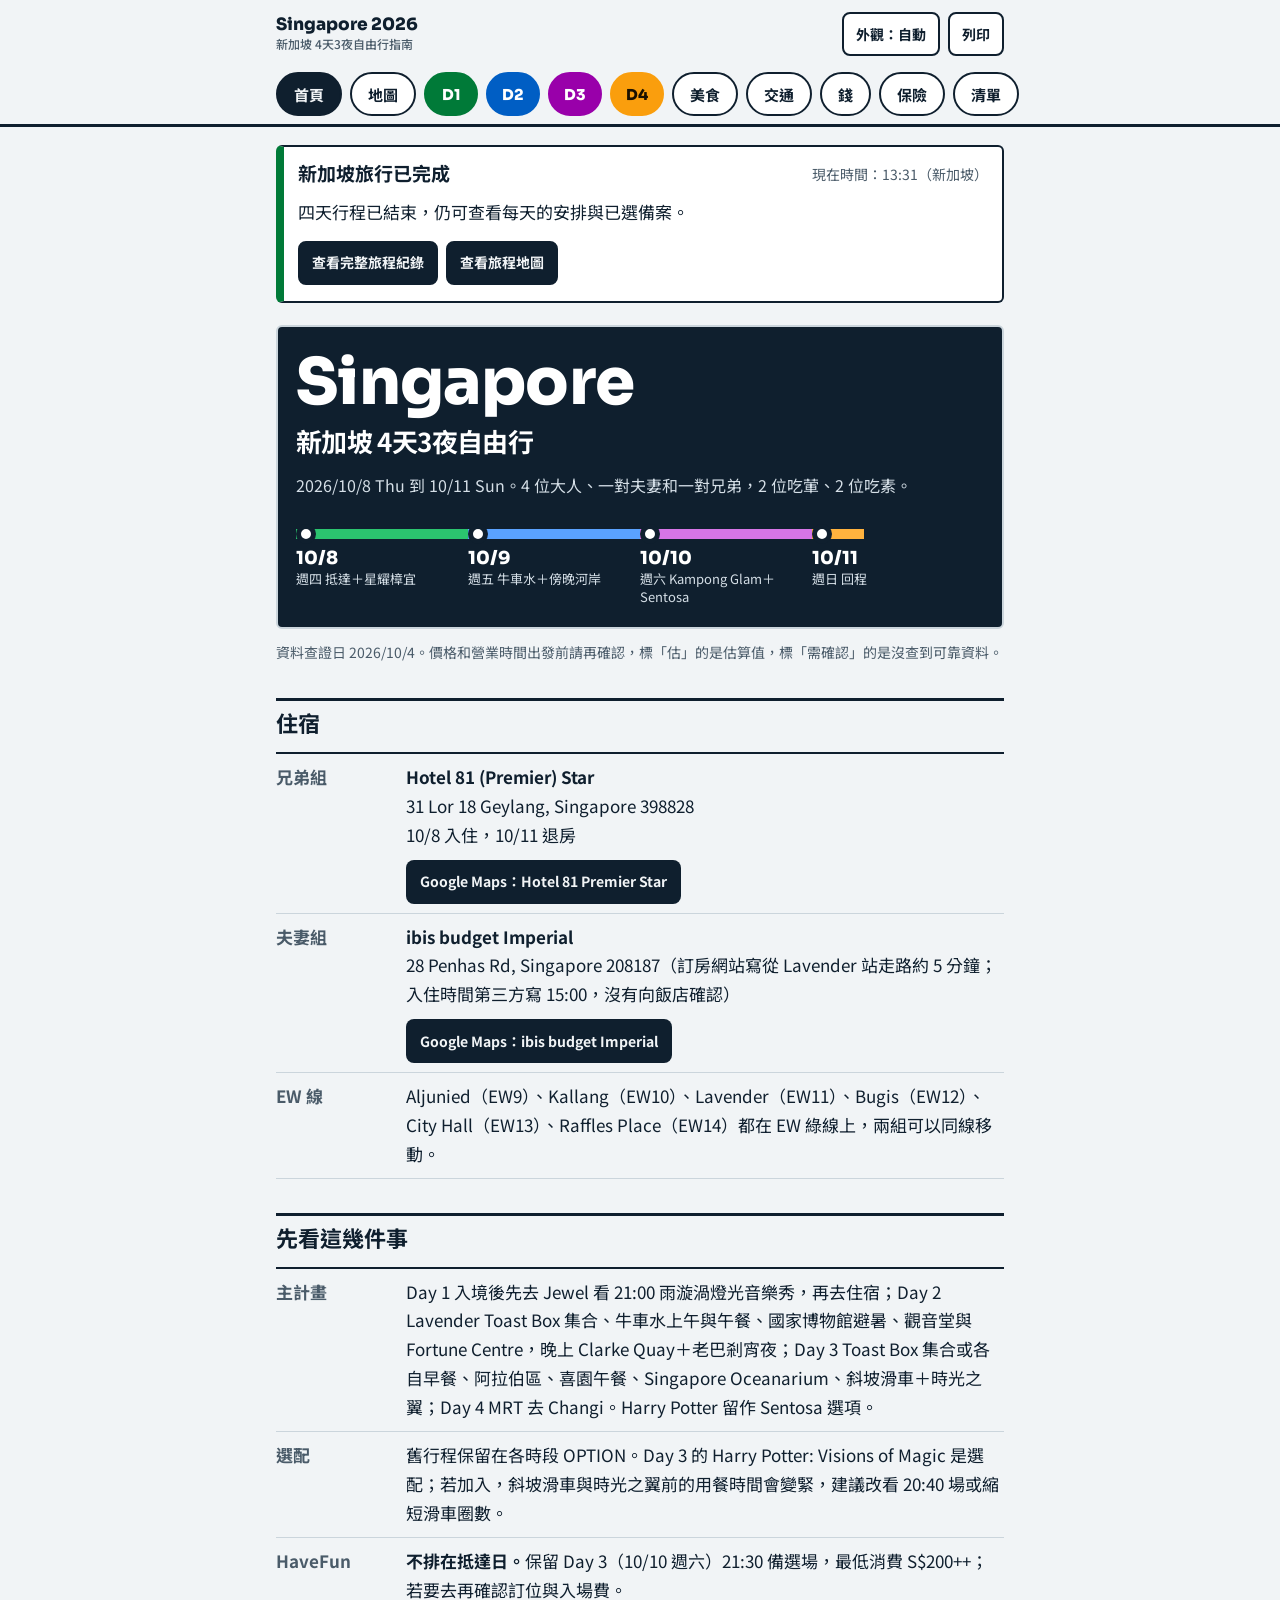
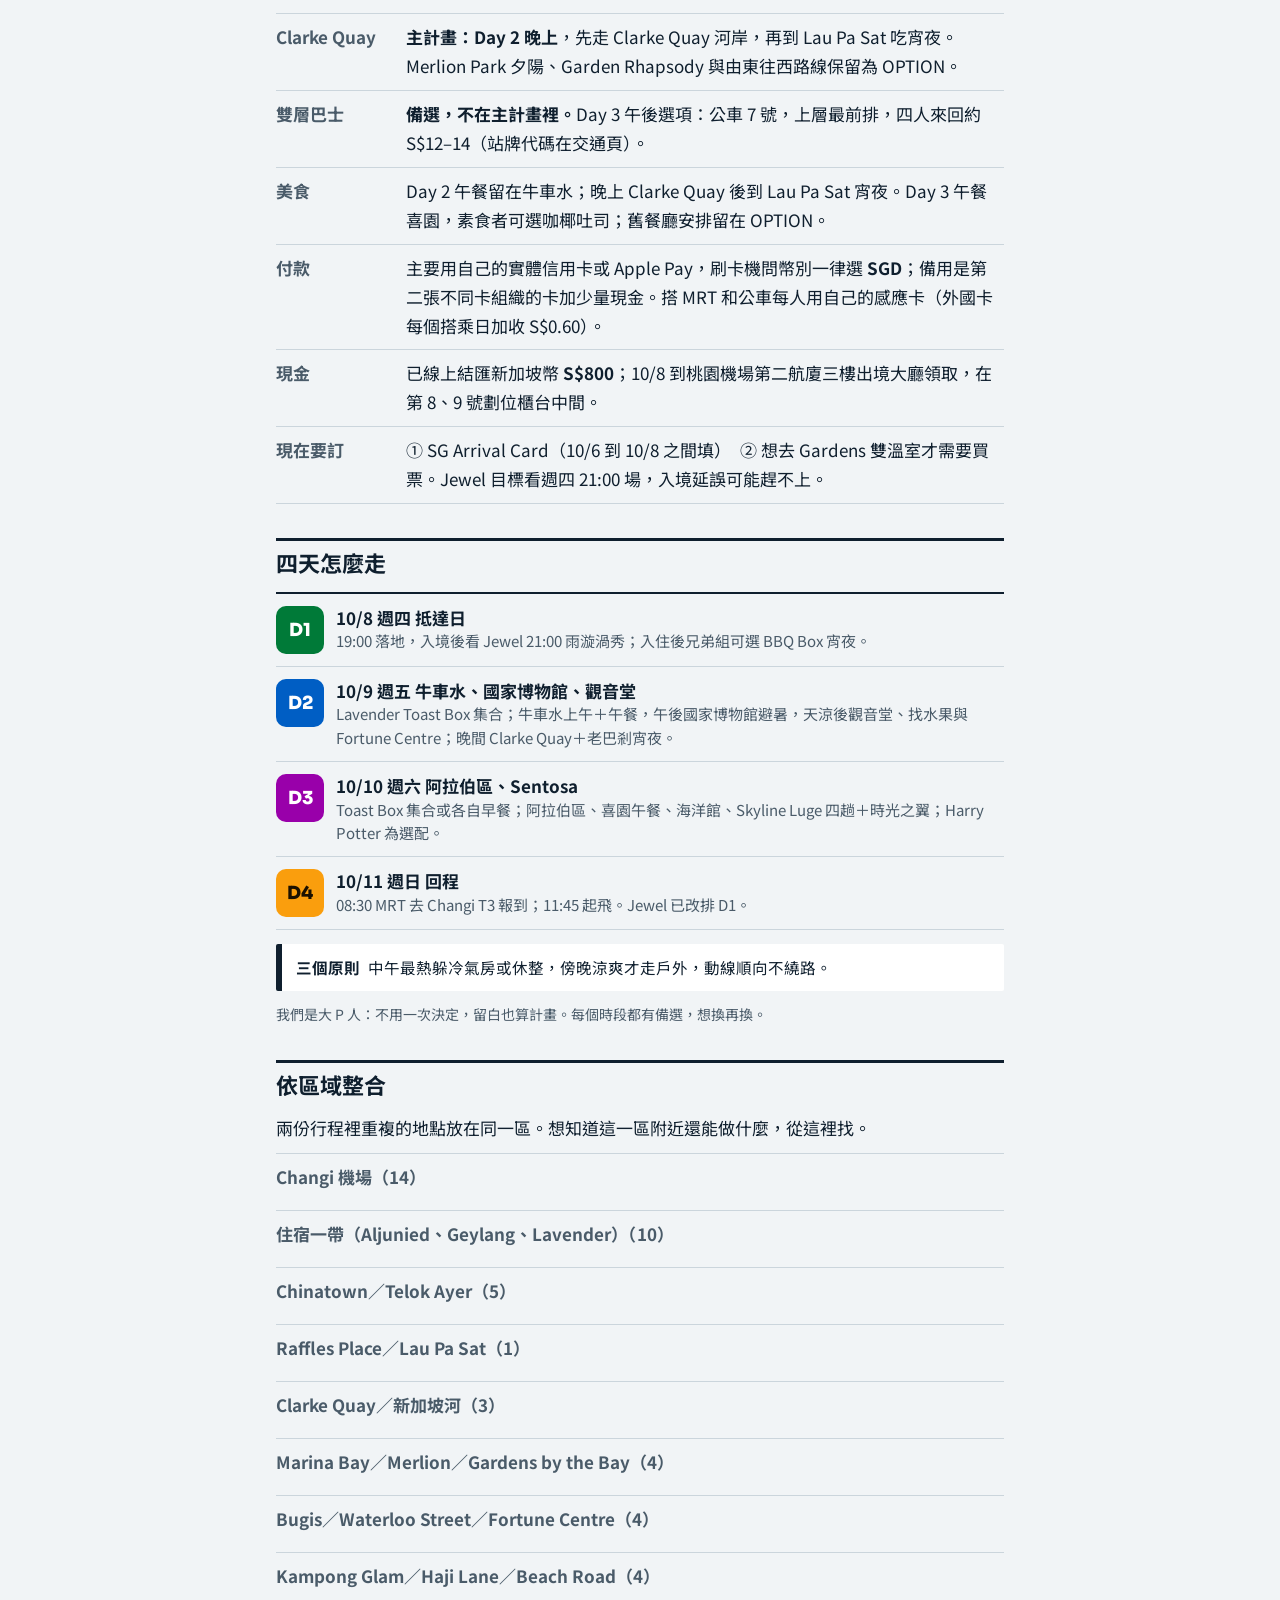
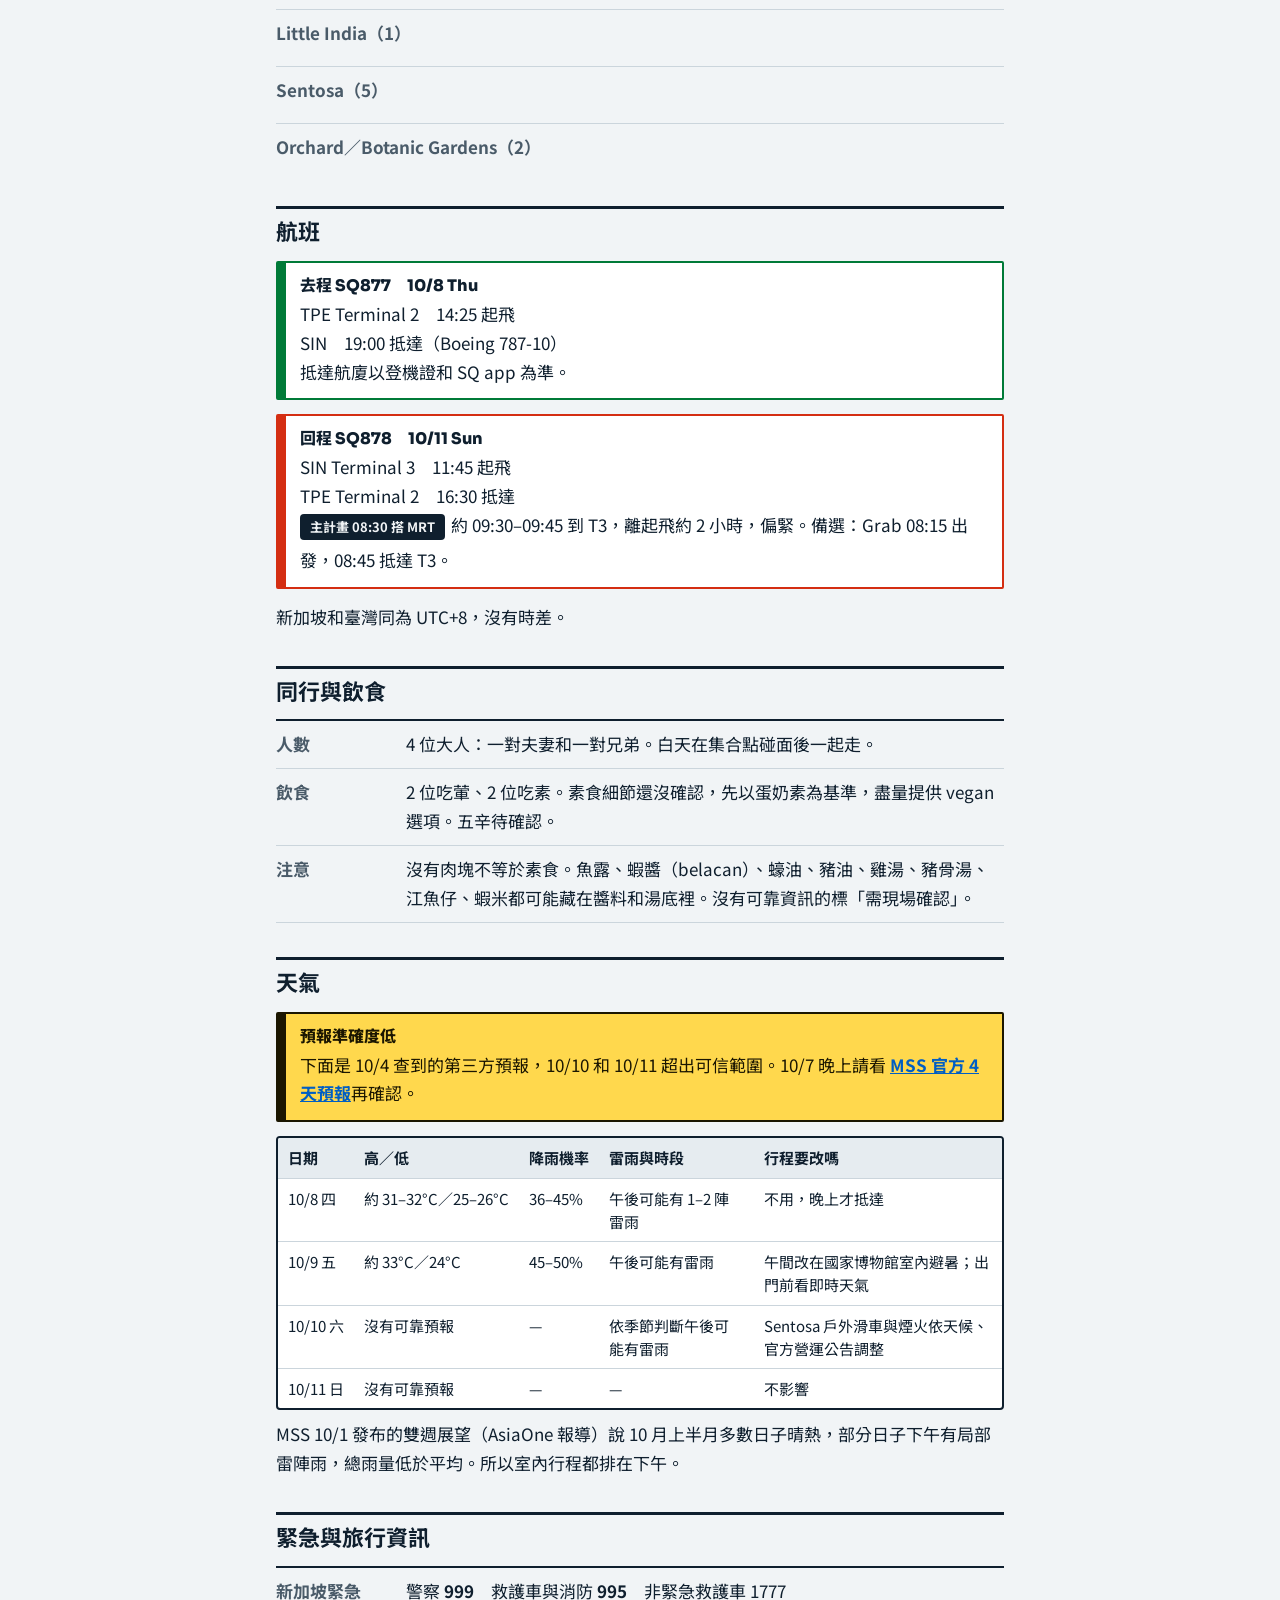
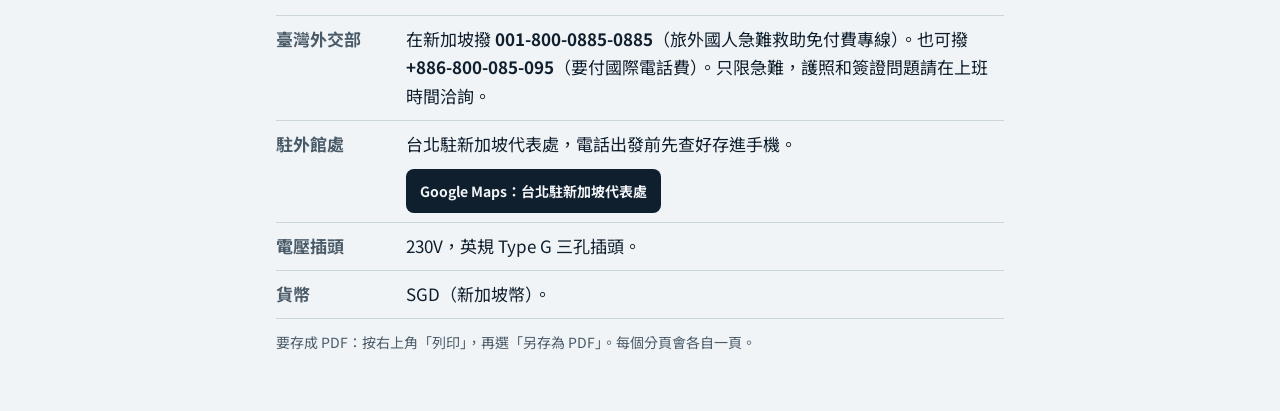
==== commit b93309b0: "Add experimental travel companion features" ====
--- a/index.html
+++ b/index.html
@@ -5,6 +5,7 @@
 <meta name="viewport" content="width=device-width, initial-scale=1, viewport-fit=cover">
 <title>新加坡 4天3夜自由行指南 2026/10/8–10/11</title>
 <meta name="theme-color" content="#0F1F2E">
+<link rel="stylesheet" href="travel-companion.css">
 <link rel="preconnect" href="https://fonts.googleapis.com">
 <link rel="preconnect" href="https://fonts.gstatic.com" crossorigin>
 <link href="https://fonts.googleapis.com/css2?family=Noto+Sans+TC:wght@400;500;700;900&amp;family=Sora:wght@500;700;800&amp;display=swap" rel="stylesheet">
@@ -421,6 +422,10 @@
 
 <!-- ===================== HOME ===================== -->
 <section class="panel on" id="home">
+  <section id="travel-status" class="tc-status" aria-label="旅行即時狀態">
+    <p>今日狀態以新加坡時間顯示。</p>
+    <noscript><p>開啟 JavaScript 即可查看即時狀態；完整行程仍可往下閱讀。</p></noscript>
+  </section>
   <div class="hero">
     <h1>Singapore<span>新加坡 4天3夜自由行</span></h1>
     <p class="lead">2026/10/8 Thu 到 10/11 Sun。4 位大人、一對夫妻和一對兄弟，2 位吃葷、2 位吃素。</p>
@@ -1244,7 +1249,7 @@
    {id:'a',from:'n',title:'Jewel 內簡單吃，依營業狀況選店',chip:'Jewel 用餐',short:'看完 21:00 場後簡單補給；不少店約 22:00 打烊',area:'airport',time:'約 45 分鐘',walk:'輕鬆',move:'Jewel 內步行',cost:'依店家',wx:'室內冷氣',plus:['不用先進市區再找晚餐'],minus:['表演後可用時間短，營業時間依店家而異；可改買外帶']},
    {id:'b',from:'c',title:'不在 Jewel 用餐，直接前往住宿',chip:'直接回住宿',short:'把抵達日晚餐留到住宿附近或買外帶',area:'airport',time:'—',walk:'—',move:'接續前往住宿',cost:'依店家',wx:'—',plus:['多留時間給交通和入住'],minus:['抵達日較晚，住宿附近店家營業狀況需現場確認']}
    ]},
-  {slot:true,id:'d1-ride',t:'22:00–23:00',label:'Jewel 到住宿',dl:'Day 1 Jewel 到住宿',st:'likely',draft:'a',
+  {slot:true,transport:true,id:'d1-ride',t:'22:00–23:00',label:'Jewel 到住宿',dl:'Day 1 Jewel 到住宿',st:'likely',draft:'a',
   opts:[
   {id:'a',from:'p',title:'MRT 綠線（EW）進市區',chip:'MRT 綠線',short:'兩組同一班車，Aljunied 與 Lavender 各自下車放行李',area:'airport',
    time:'約 45–60 分鐘（先前研究的估計）',walk:'輕鬆到中等（拖行李走到飯店）',
@@ -1473,7 +1478,7 @@
  walk:{km:'尚未估',steps:'尚未估',lvl:'輕鬆'},cost:'尚未估',
  items:[
  {id:'d4-out',t:'08:00–08:30',title:'各自退房',st:'likely',area:'stay',text:'兄弟組：Hotel 81；夫妻組：ibis budget Imperial。你的行程沒排早餐，可以在機場吃（報到後，管制區內）。',maps:[HA,HB]},
- {slot:true,id:'d4-go',t:'08:30–09:30',label:'去機場',dl:'Day 4 去機場',st:'likely',draft:'a',
+ {slot:true,transport:true,id:'d4-go',t:'08:30–09:30',label:'去機場',dl:'Day 4 去機場',st:'likely',draft:'a',
   opts:[
   {id:'a',from:'p',title:'MRT 綠線去 Changi（08:30 出發）',chip:'MRT 08:30',short:'兩組同一班車，Lavender 先上、Aljunied 再上',area:'airport',
    time:'約 45–60 分鐘（估）→ 約 09:30–09:45 到 T3',walk:'中等（拖行李走到站、再走到 T3 櫃台）',
@@ -1526,7 +1531,7 @@
 window.SGPLAN={dec:dec,shown:shown,setDec:setDec,T:T};
 
 function entry(e){
-  var a=h('article',{class:'stop'+(e.anchor?' key':'')});
+  var a=h('article',{class:'stop'+(e.anchor?' key':''),'data-item-id':e.id});
   a.appendChild(h('p',{class:'time'},e.t,e.st==='confirmed'||(e.bookKey&&false)?h('small',{class:'st',text:'　'+ST.confirmed}):null));
   a.appendChild(h('h3',{text:e.title}));
   if(e.text)a.appendChild(h('p',{class:'what',text:e.text}));
@@ -1556,7 +1561,7 @@
 }
 function slotBlock(slot){
   var i=shown(slot),o=i.opt,n=slot.opts.length;
-  var a=h('article',{class:'stop slot'+(i.chosen?' chosen':'')+(!o?' free':'')});
+  var a=h('article',{class:'stop slot'+(i.chosen?' chosen':'')+(!o?' free':''),'data-item-id':slot.id});
   a.appendChild(h('p',{class:'time'},slot.t,h('small',{class:'st',text:'　'+(i.chosen?'你選的':ST[i.state])})));
   a.appendChild(h('p',{class:'slabel',text:slot.label}));
   a.appendChild(h('h3',{text:o?o.title:'自由時段（還沒排）'}));
@@ -1673,6 +1678,10 @@
   jewel:{n:'Jewel Changi Airport',ty:'attraction',v:'jewel',q:'Jewel Changi Airport, 78 Airport Boulevard, Singapore 819666',act:'看 Rain Vortex 室內瀑布。Jewel 在管制區外，要在報到、出境前逛完（至少 1.5 小時，先前研究）。'},
   bbqbox:{n:'BBQ Box（Geylang）',ty:'food',v:null,q:'BBQ Box Geylang, 182 Geylang Road, Singapore 389252',act:'兄弟組宵夜選項。位於 Geylang，適合入住 Hotel 81 後再前往；週四營業時間需出發當晚再確認。'}
 };
+/* Shelter metadata describes existing places, never a second itinerary. */
+['changi','changiT3','jewel','toastbox','nationalmuseum','gardens','oceanarium','harrypotter','foodjunction','herbivore','havefun','yy','fortune','bbqbox'].forEach(function(k){if(BASE[k])BASE[k].shelter='indoor'});
+['clarke','merlion','botanic','sultan','lugeroute','wingstime'].forEach(function(k){if(BASE[k])BASE[k].shelter='outdoor'});
+BASE.btrt.shelter='mixed';
 function P(k,o){var r={};for(var a in BASE[k])r[a]=BASE[k][a];if(o)for(var b in o)r[b]=o[b];return r}
 function L(mode,to,min,cost,alt){return{mode:mode,to:to,min:min,cost:cost,alt:alt}}
 var HOMELEG=L('mrt','Hotel 81（Aljunied）','EW 線 Raffles Place（EW14）→ Aljunied（EW9），末班車時間未查證',null,'Grab 約 15 分，一車約 S$15–22（估，深夜可能漲價）');
@@ -1761,12 +1770,12 @@
     var raw=[];
     if(START[d.id])raw.push(START[d.id]);
     d.items.forEach(function(it){
-      var key=it.id;if(it.slot){var i=PLN.shown(it);if(!i.opt)return;key=it.id+':'+i.opt.id}
+      var key=it.id,optionId=null;if(it.slot){var i=PLN.shown(it);if(!i.opt)return;optionId=i.opt.id;key=it.id+':'+optionId}
       var p=PL[key];if(!p)return;
-      [].concat(p).forEach(function(x){var c={};for(var k in x)c[k]=x[k];if(!c.t)c.t=it.t;if(!c.act)c.act=it.text||'';raw.push(c)});
+      [].concat(p).forEach(function(x){var c={};for(var k in x)c[k]=x[k];c.itemId=it.id;c.optionId=optionId;if(!c.t)c.t=it.t;if(!c.act)c.act=it.text||'';raw.push(c)});
     });
     var code=d.code,stops=raw.map(function(s,i){
-      var o={t:s.t,name:s.n,type:s.ty,v:s.v,q:s.q,veg:s.veg,vtag:s.vtag,cash:s.cash,must:s.must,act:s.act||'',stay:s.stay||'',food:s.food,n:i+1,day:code,leg:s.leg};
+      var o={t:s.t,name:s.n,type:s.ty,v:s.v,q:s.q,veg:s.veg,vtag:s.vtag,cash:s.cash,must:s.must,act:s.act||'',stay:s.stay||'',food:s.food,n:i+1,day:code,leg:s.leg,itemId:s.itemId,optionId:s.optionId,shelter:s.shelter};
       o.ll=o.v&&V[o.v]?V[o.v].ll:null;o.mc=colorOf(o,code);o.gk=o.v||('x'+code+i);return o});
     stops.forEach(function(s,i){
       var nx=stops[i+1];if(!nx){s.next=null;return}
@@ -2108,9 +2117,10 @@
 buildTabs();buildCards();buildMarkers();legendRender();setHeight();
 if(panel.classList.contains('on')){document.body.classList.add('map-on');measure()}
 document.addEventListener('sg:dec',function(){rebuildDays();if(S.day!=='ov'){pop.hidden=true;popFor=null;S.sel=null;buildCards();buildMarkers();legendRender();schedule()}});
-window.SGMAP={setDay:setDay,state:S,days:DAYS,V:V,select:select,gmPlace:gmPlace,gmDir:gmDir,gmDay:gmDay,markers:function(){return marks}};
+window.SGMAP={setDay:setDay,state:S,days:DAYS,V:V,select:select,gmPlace:gmPlace,gmDir:gmDir,gmDay:gmDay,markers:function(){return marks},placesFor:function(itemId,optionId){return [].concat(PL[itemId+(optionId?':'+optionId:'')]||[]).map(function(s){return {name:s.n,q:s.q,shelter:s.shelter,ll:s.v&&V[s.v]?V[s.v].ll:null}})}};
 })();
 
 </script>
+<script src="travel-companion.js"></script>
 </body>
 </html>
--- a/travel-companion.css
+++ b/travel-companion.css
@@ -0,0 +1,36 @@
+/* Additive styling: all colors and typography inherit the existing MRT theme. */
+.tc-status,.tc-day{margin:0 0 22px;padding:16px 14px;border:2px solid var(--ink);border-radius:6px;background:var(--surface)}
+.tc-status{border-left:8px solid var(--ew-r)}
+.tc-top{display:flex;flex-wrap:wrap;align-items:center;justify-content:space-between;gap:8px 12px;margin-bottom:10px}
+.tc-top h2,.tc-top h3{font-size:19px;margin:0}
+.tc-clock{margin:0;font-size:14px;font-variant-numeric:tabular-nums;color:var(--muted)}
+.tc-destination{font-size:21px;font-weight:800;line-height:1.5;margin:8px 0;overflow-wrap:anywhere}
+.tc-context{font-size:14px;color:var(--muted);line-height:1.6;margin:4px 0}
+.tc-footnote{margin-top:10px}
+.tc-actions{display:flex;flex-wrap:wrap;gap:8px;margin-top:14px}
+.tc-action{display:inline-flex;align-items:center;justify-content:center;min-height:44px;max-width:100%;padding:9px 12px;border:2px solid var(--ink);border-radius:8px;background:var(--ink);color:var(--paper);font:700 14px/1.5 "Noto Sans TC",system-ui,sans-serif;text-align:center;text-decoration:none;cursor:pointer;overflow-wrap:anywhere}
+.tc-secondary,.tc-top .tc-action,.tc-route .tc-action{background:var(--surface);color:var(--ink)}
+.tc-day{border-color:var(--lnr);padding:14px}
+.tc-day .tc-top .tc-action[aria-expanded="true"]{background:var(--rain-bg);color:var(--rain-ink);border-color:var(--rain-ink)}
+.tc-route{margin:14px 0;padding:0;list-style:none}
+.tc-route-stop{position:relative;display:grid;grid-template-columns:30px minmax(0,1fr);gap:0 10px}
+.tc-number{display:grid;place-items:center;align-self:start;width:28px;height:28px;border:2px solid var(--lnr);border-radius:50%;font:800 13px/1 Sora,system-ui,sans-serif;color:var(--lnr);margin-top:4px}
+.tc-route-place{min-width:0}
+.tc-route h4{font-size:16px;line-height:1.5;overflow-wrap:anywhere;margin:3px 0}
+.tc-route .tc-action{min-height:44px;margin:4px 0 0;font-size:13px;padding:6px 10px}
+.tc-place-link{display:inline-flex;align-items:center;min-height:44px;max-width:100%;padding:4px 6px 4px 0;margin-right:12px;font-size:13px;line-height:1.5;font-weight:700;color:var(--dt-r);overflow-wrap:anywhere}
+.tc-leg{grid-column:2;border-left:3px dotted var(--lnr);margin:8px 0 12px 1px;padding:6px 0 0 12px}
+.tc-leg p:first-child{font-size:14px;font-weight:700;line-height:1.6;margin-bottom:3px}
+.tc-rain{margin:12px 0 16px;padding:14px 12px;border:2px solid var(--rain-ink);border-left-width:7px;border-radius:4px;background:var(--rain-bg);color:var(--rain-ink)}
+.tc-rain h4{font-size:16px;line-height:1.5}
+.tc-rain .tc-context{color:inherit}
+.tc-rain-option{padding:12px 0;border-top:1px solid currentColor;margin-top:12px}
+.tc-rain-option .tc-action{margin:4px 8px 4px 0}
+[data-item-id]{scroll-margin-top:90px}
+@media(max-width:420px){
+  .tc-status,.tc-day{padding:12px 10px}
+  .tc-destination{font-size:19px}
+  .tc-actions>.tc-action{flex:1 1 auto}
+  .tc-rain{padding:12px 9px}
+}
+@media print{.tc-status,.tc-day{break-inside:avoid}.tc-action,.tc-place-link{display:none}.tc-rain{background:none}}
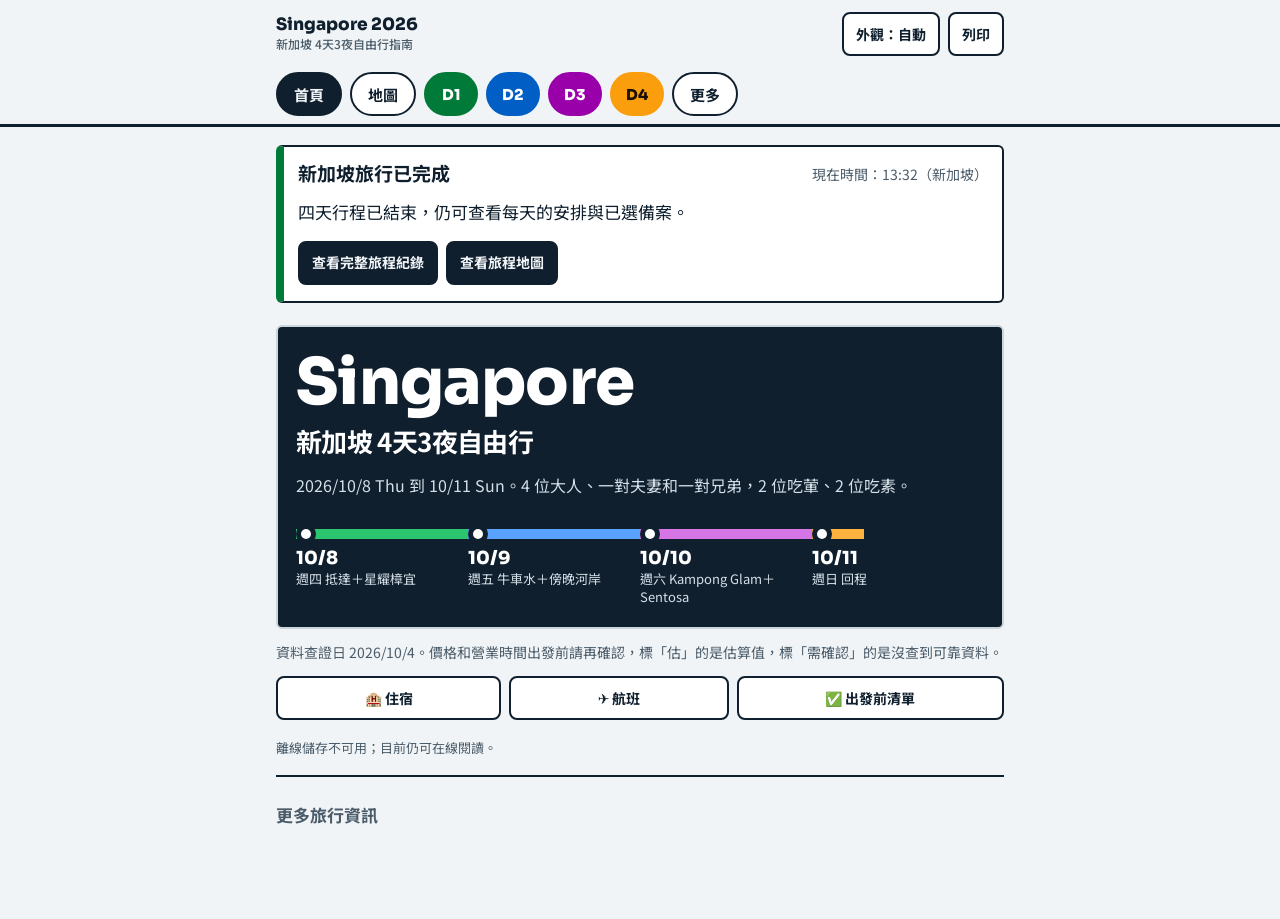
==== commit 963ae3e9: "Refine travel companion consistency, mobile routes and offline resilience" ====
--- a/index.html
+++ b/index.html
@@ -6,6 +6,8 @@
 <title>新加坡 4天3夜自由行指南 2026/10/8–10/11</title>
 <meta name="theme-color" content="#0F1F2E">
 <link rel="stylesheet" href="travel-companion.css">
+<link rel="manifest" href="manifest.json">
+<link rel="apple-touch-icon" href="icon-192.png">
 <link rel="preconnect" href="https://fonts.googleapis.com">
 <link rel="preconnect" href="https://fonts.gstatic.com" crossorigin>
 <link href="https://fonts.googleapis.com/css2?family=Noto+Sans+TC:wght@400;500;700;900&amp;family=Sora:wght@500;700;800&amp;display=swap" rel="stylesheet">
@@ -409,6 +411,9 @@
     <a href="#d2" class="dy L2">D2</a>
     <a href="#d3" class="dy L3">D3</a>
     <a href="#d4" class="dy L4">D4</a>
+    <button type="button" id="moreBtn" aria-expanded="false" aria-controls="moreNav">更多</button>
+  </div>
+  <div id="moreNav" class="tc-more-nav" hidden>
     <a href="#food">美食</a>
     <a href="#move">交通</a>
     <a href="#money">錢</a>
@@ -438,7 +443,13 @@
   </div>
   <p class="stamp">資料查證日 2026/10/4。價格和營業時間出發前請再確認，標「估」的是估算值，標「需確認」的是沒查到可靠資料。</p>
 
-  <h2 class="sec">住宿</h2>
+  <div class="tc-quick" aria-label="快速開啟">
+    <a class="tc-action tc-secondary" href="#home" data-home-target="accommodation">🏨 住宿</a>
+    <a class="tc-action tc-secondary" href="#home" data-home-target="flights">✈️ 航班</a>
+    <a class="tc-action tc-secondary" href="#todo">✅ 出發前清單</a>
+  </div>
+  <details id="home-more" class="tc-disclosure"><summary>更多旅行資訊</summary>
+  <h2 class="sec" id="accommodation">住宿</h2>
   <dl class="dl">
     <div class="row"><dt>兄弟組</dt><dd><b>Hotel 81 (Premier) Star</b><br>31 Lor 18 Geylang, Singapore 398828<br>10/8 入住，10/11 退房<div class="maps"><a href="https://www.google.com/maps/search/?api=1&amp;query=Hotel+81+Premier+Star+31+Lor+18+Geylang+Singapore" target="_blank" rel="noopener">Google Maps：Hotel 81 Premier Star</a></div></dd></div>
     <div class="row"><dt>夫妻組</dt><dd><b>ibis budget Imperial</b><br>28 Penhas Rd, Singapore 208187（訂房網站寫從 Lavender 站走路約 5 分鐘；入住時間第三方寫 15:00，沒有向飯店確認）<div class="maps"><a href="https://www.google.com/maps/search/?api=1&amp;query=ibis+budget+Singapore+Imperial+28+Penhas+Rd+Singapore+208187" target="_blank" rel="noopener">Google Maps：ibis budget Imperial</a></div></dd></div>
@@ -449,7 +460,7 @@
 
   <h2 class="sec">先看這幾件事</h2>
   <dl class="dl">
-    <div class="row"><dt>主計畫</dt><dd>Day 1 入境後先去 Jewel 看 21:00 雨漩渦燈光音樂秀，再去住宿；Day 2 Lavender Toast Box 集合、牛車水上午與午餐、國家博物館避暑、觀音堂與 Fortune Centre，晚上 Clarke Quay＋老巴剎宵夜；Day 3 Toast Box 集合或各自早餐、阿拉伯區、喜園午餐、Singapore Oceanarium、斜坡滑車＋時光之翼；Day 4 MRT 去 Changi。Harry Potter 留作 Sentosa 選項。</dd></div>
+    <div class="row"><dt>主計畫</dt><dd>Day 1 入境後先去 Jewel 看 21:00 雨漩渦燈光音樂秀，再去住宿；Day 2 Lavender Toast Box 集合、牛車水上午與午餐、國家博物館避暑、觀音堂與 Fortune Centre，晚上 Clarke Quay＋老巴剎宵夜；Day 3 Toast Box 集合或各自早餐、阿拉伯區、喜園午餐、Singapore Oceanarium、斜坡滑車＋時光之翼；Day 4 08:15 Grab／計程車去 Changi T3；MRT 為備援。Harry Potter 留作 Sentosa 選項。</dd></div>
     <div class="row"><dt>選配</dt><dd>舊行程保留在各時段 OPTION。Day 3 的 Harry Potter: Visions of Magic 是選配；若加入，斜坡滑車與時光之翼前的用餐時間會變緊，建議改看 20:40 場或縮短滑車圈數。</dd></div>
     <div class="row"><dt>HaveFun</dt><dd><b>不排在抵達日。</b>保留 Day 3（10/10 週六）21:30 備選場，最低消費 S$200++；若要去再確認訂位與入場費。</dd></div>
     <div class="row"><dt>Clarke Quay</dt><dd><b>主計畫：Day 2 晚上</b>，先走 Clarke Quay 河岸，再到 Lau Pa Sat 吃宵夜。Merlion Park 夕陽、Garden Rhapsody 與由東往西路線保留為 OPTION。</dd></div>
@@ -464,7 +475,7 @@
     <a href="#d1" class="L1"><span class="badge">D1</span><span><b>10/8 週四 抵達日</b><span class="t2">19:00 落地，入境後看 Jewel 21:00 雨漩渦秀；入住後兄弟組可選 BBQ Box 宵夜。</span></span></a>
     <a href="#d2" class="L2"><span class="badge">D2</span><span><b>10/9 週五 牛車水、國家博物館、觀音堂</b><span class="t2">Lavender Toast Box 集合；牛車水上午＋午餐，午後國家博物館避暑，天涼後觀音堂、找水果與 Fortune Centre；晚間 Clarke Quay＋老巴剎宵夜。</span></span></a>
     <a href="#d3" class="L3"><span class="badge">D3</span><span><b>10/10 週六 阿拉伯區、Sentosa</b><span class="t2">Toast Box 集合或各自早餐；阿拉伯區、喜園午餐、海洋館、Skyline Luge 四趟＋時光之翼；Harry Potter 為選配。</span></span></a>
-    <a href="#d4" class="L4"><span class="badge">D4</span><span><b>10/11 週日 回程</b><span class="t2">08:30 MRT 去 Changi T3 報到；11:45 起飛。Jewel 已改排 D1。</span></span></a>
+    <a href="#d4" class="L4"><span class="badge">D4</span><span><b>10/11 週日 回程</b><span class="t2">08:00 退房、08:15 Grab／計程車去 Changi T3；目標 08:45 抵達，11:45 起飛。Jewel 已改排 D1。</span></span></a>
   </div>
   <div class="principle"><b>三個原則</b>中午最熱躲冷氣房或休整，傍晚涼爽才走戶外，動線順向不繞路。</div>
   <p class="stamp">我們是大 P 人：不用一次決定，留白也算計畫。每個時段都有備選，想換再換。</p>
@@ -472,14 +483,14 @@
   <p>兩份行程裡重複的地點放在同一區。想知道這一區附近還能做什麼，從這裡找。</p>
   <div id="areas-root"></div>
 
-  <h2 class="sec">航班</h2>
+  <h2 class="sec" id="flights">航班</h2>
   <div class="sign green">
     <b class="t">去程 SQ877　10/8 Thu</b>
     <p>TPE Terminal 2　14:25 起飛<br>SIN　19:00 抵達（Boeing 787-10）<br>抵達航廈以登機證和 SQ app 為準。</p>
   </div>
   <div class="sign red">
     <b class="t">回程 SQ878　10/11 Sun</b>
-    <p>SIN Terminal 3　11:45 起飛<br>TPE Terminal 2　16:30 抵達<br><span class="tag t-must">主計畫 08:30 搭 MRT</span>約 09:30–09:45 到 T3，離起飛約 2 小時，偏緊。備選：Grab 08:15 出發，08:45 抵達 T3。</p>
+    <p>SIN Terminal 3　11:45 起飛<br>TPE Terminal 2　16:30 抵達<br><span class="tag t-must">主計畫 08:15 Grab／計程車</span>目標 08:45 抵達 T3（估，含交通緩衝），08:00 完成退房。備援：MRT，建議 07:45 提早出發。</p>
   </div>
   <p>新加坡和臺灣同為 UTC+8，沒有時差。</p>
 
@@ -510,6 +521,7 @@
     <div class="row"><dt>貨幣</dt><dd>SGD（新加坡幣）。</dd></div>
   </dl>
   <p class="stamp">要存成 PDF：按右上角「列印」，再選「另存為 PDF」。每個分頁會各自一頁。</p>
+  </details>
 </section>
 
 <!-- ===================== DAY 1 ===================== -->
@@ -553,20 +565,20 @@
   <h2 class="sec">想吃的葷食清單</h2>
   <div class="scroll"><table>
     <tr><th>料理</th><th>安排</th></tr>
-    <tr><td>Hainanese Chicken Rice</td><td>D2 Maxwell 天天</td></tr>
+    <tr><td>Hainanese Chicken Rice</td><td>D2 牛車水就近午餐；Maxwell 天天為 OPTION</td></tr>
     <tr><td>Satay</td><td>D2 Lau Pa Sat</td></tr>
-    <tr><td>Kaya Toast</td><td>D2、D4 早餐</td></tr>
-    <tr><td>Hawker Food</td><td>每天都有</td></tr>
+    <tr><td>Kaya Toast</td><td>D2／D3 Toast Box 早餐、D3 喜園午餐選項；D4 機場餐點待選</td></tr>
+    <tr><td>Hawker Food</td><td>D2 牛車水午餐、Lau Pa Sat 宵夜；其餘依選店</td></tr>
     <tr><td>Laksa</td><td>D3 午餐 OPTION，看 Food Junction 當天的攤位</td></tr>
     <tr><td>Bak Kut Teh</td><td>選配：Clarke Quay 附近的 Song Fa（New Bridge Rd 一帶，營業時間沒查證）</td></tr>
     <tr><td>Chilli Crab</td><td>選配：價格高，素食者沒什麼能吃，沒排進主行程。想吃的話，請兩位葷食者另外訂 Clarke Quay 一帶的海鮮餐廳（需現場確認或先訂位）</td></tr>
   </table></div>
 
-  <h2 class="sec">素食 Cheat Sheet（12 個，都在行程經過的地方）</h2>
+  <h2 class="sec">素食 Cheat Sheet（主線附近與 OPTION 餐廳）</h2>
   <div class="sign warn"><b class="t">沒有肉塊不等於素食</b><p>叻沙湯底常用蝦，Nasi Lemak 的 sambal 常加 belacan 和江魚仔，炒麵常淋蠔油或用豬油，清湯常是雞湯或豬骨湯。不是專門的素食攤，一律用下面的「給店員看」問清楚。</p></div>
 
   <div class="vc"><h4>新增 A. 興化素食 Xing Hua（Fortune Centre）</h4>
-    <p><span class="tag t-veg">素食店（你提供的資訊）</span> Day 2 午餐（主計畫）</p>
+    <p><span class="tag t-veg">素食店（你提供的資訊）</span> Day 2 傍晚 Fortune Centre 附近用餐 OPTION；主計畫午餐在牛車水</p>
     <p>推薦：素食煲仔飯、素沙爹串、橄欖菜炒飯　價格：未查證</p>
     <p class="k2">五辛：未查證<br>魚露／蝦醬／蠔油：未查證，點餐前用溝通卡確認<br>營業：未查證　付款：未查證　備案：Herbivore（同棟 #01-13/14，約 S$25，第三方寫營業到約 20:30）</p>
     <div class="maps"><a href="https://www.google.com/maps/search/?api=1&amp;query=Xing+Hua+Vegetarian+Fortune+Centre+Singapore" target="_blank" rel="noopener">Google Maps：Xing Hua</a></div></div>
@@ -612,7 +624,7 @@
     <div class="maps"><a href="https://www.google.com/maps/search/?api=1&amp;query=Shree+Bhaavan+Lau+Pa+Sat" target="_blank" rel="noopener">Google Maps：Shree Bhaavan</a></div></div>
 
   <div class="vc"><h4>7. Tekka Centre 印度素食攤</h4>
-    <p><span class="tag t-veg">素，部分 vegan</span><span class="tag t-cash">現金為主</span> Day 3，Little India</p>
+    <p><span class="tag t-veg">素，部分 vegan</span><span class="tag t-cash">現金為主</span> Day 3 Little India 早餐 OPTION</p>
     <p>推薦：Thosai、Idli　價格：S$3–6</p>
     <p class="k2">五辛：有<br>魚露／蝦醬／蠔油：低風險<br>共用廚房風險：中　營業：需確認　備案：#8</p>
     <div class="maps"><a href="https://www.google.com/maps/search/?api=1&amp;query=Tekka+Centre" target="_blank" rel="noopener">Google Maps：Tekka Centre</a></div></div>
@@ -624,13 +636,13 @@
     <div class="maps"><a href="https://www.google.com/maps/search/?api=1&amp;query=Komala+Vilas+Serangoon+Road" target="_blank" rel="noopener">Google Maps：Komala Vilas</a></div></div>
 
   <div class="vc"><h4>9. Truly Vegetarian（Bugis Junction Food Junction #03-30 第 15 攤）</h4>
-    <p><span class="tag t-veg">素</span> Day 3，Haji Lane 附近</p>
+    <p><span class="tag t-veg">素</span> Day 3 Bugis 午餐 OPTION；主計畫是喜園</p>
     <p>推薦：素食飯麵　價格：約 S$10</p>
     <p class="k2">五辛：未知<br>魚露／蝦醬／蠔油：要問<br>共用廚房風險：低　營業：跟商場時間　付款：需確認　備案：#10</p>
     <div class="maps"><a href="https://www.google.com/maps/search/?api=1&amp;query=Truly+Vegetarian+Food+Junction+Bugis+Junction" target="_blank" rel="noopener">Google Maps：Truly Vegetarian</a></div></div>
 
   <div class="vc"><h4>10. Herbivore（Fortune Centre #01-13/14）</h4>
-    <p><span class="tag t-veg">全素食店，vegan 選擇多</span> Day 3，Bugis</p>
+    <p><span class="tag t-veg">全素食店，vegan 選擇多</span> Day 2 Fortune Centre／Day 3 Bugis 用餐 OPTION</p>
     <p>推薦：日式素食、在地素食　價格：約 S$25</p>
     <p class="k2">五辛：未知<br>魚露／蝦醬／蠔油：低風險（全素店）<br>共用廚房風險：低　營業：需確認　付款：可刷卡（估）　備案：#11</p>
     <div class="maps"><a href="https://www.google.com/maps/search/?api=1&amp;query=Herbivore+Fortune+Centre+Singapore" target="_blank" rel="noopener">Google Maps：Herbivore Fortune Centre</a></div></div>
@@ -729,28 +741,36 @@
     <tr><td>班距</td><td>約 25–35 分鐘（經銷商資料）</td><td>週六白天約 8–15 分鐘（第三方資料）</td></tr>
     <tr><td>觀光品質</td><td>開頂、有語音導覽</td><td>有冷氣、是真正的在地公車、上層前排視野好</td></tr>
     <tr><td>道路管制風險</td><td>轉運站在 Suntec City，10/7–10/13 周邊道路管制，很可能改道或停駛</td><td>不在 10 月的公車改道名單上</td></tr>
-    <tr><td>會不會浪費時間</td><td>會，要專程去 Suntec</td><td>不會，剛好連接 Haji Lane 和 Botanic Gardens</td></tr>
+    <tr><td>會不會浪費時間</td><td>會，要專程去 Suntec</td><td>OPTION：選植物園時可連接 Haji Lane；不在 Sentosa 主線</td></tr>
   </table></div>
   <p>坐 7 號要注意：它也有單層車，來的是單層就等下一班。</p>
 
   <h2 class="sec">機場往返</h2>
   <p><b>去程（10/8 晚上）：</b>主計畫是 MRT 綠線（Changi Airport → Tanah Merah 轉 EW 線），約 45–60 分鐘，每人約 S$2；備選 Grab 約 20–30 分鐘，一車約 S$25–40。詳見 <a href="#d1" class="lnk">D1</a>。</p>
-  <p><b>回程（10/11）：</b>主計畫是 08:30 搭 MRT，約 45–60 分鐘加走路，約 09:30–09:45 到 T3（比研究建議的提早 2 小時 45 分到 3 小時少）；備選 Grab 08:15 出發，08:45 抵達。詳見 <a href="#d4" class="lnk">D4</a>。</p>
+  <p><b>回程（10/11）：</b>主計畫是 08:00 完成退房、08:15 搭 Grab／計程車，目標 08:45 抵達 T3（估，含緩衝）。兩組各自叫車，帶行李保留約 3 小時報到緩衝。MRT 是備援，建議 07:45 提早出發，預留約 45–60 分鐘車程及步行。詳見 <a href="#d4" class="lnk">D4</a>。</p>
 
   <nav class="pager" aria-label="換頁"><a href="#food">回美食頁</a><a href="#money">看錢的頁面</a></nav>
 </section>
 
 <!-- ===================== MONEY ===================== -->
 <section class="panel" id="money">
+  <h2 class="sec">旅行中付款</h2>
+  <dl class="dl">
+    <div class="row"><dt>主力／備用卡</dt><dd>實際卡片尚未指定。使用自己已開啟海外交易的實體卡或 Apple Pay，另帶一張可用備用卡；不依下方研究假設持卡。</dd></div>
+    <div class="row"><dt>MRT／公車</dt><dd>每人使用自己的感應卡；進出用同一張實體卡或同一裝置，不要混用。交通付款細節見交通頁。</dd></div>
+    <div class="row"><dt>刷卡幣別</dt><dd><b>一律選 SGD，不選 TWD（DCC）。</b></dd></div>
+    <div class="row"><dt>現金</dt><dd>已結匯 S$800（四人總額）。攤位付款與零錢備用，依實際需要分配。</dd></div>
+  </dl>
   <h2 class="sec">現金：帶多少</h2>
   <div class="calc">
     <p class="big">已結匯總額：S$800</p>
-    <p>Maxwell、Lau Pa Sat、Tekka 的攤位多數只收現金或 PayNow。這三餐 4 人的現金預估約 S$130，其餘可作備用、零錢和飲料；依四人實際需要分配。</p>
+    <p>牛車水與 Lau Pa Sat 的攤位常需現金或 PayNow；Maxwell、Tekka 是 OPTION。舊版三餐現金估約 S$130，並非本次主計畫的固定預算，其餘可作備用、零錢和飲料；依四人實際需要分配。</p>
   </div>
 
   <h2 class="sec">換匯：臺灣銀行線上結匯</h2>
   <div class="sign green"><b class="t">已完成線上結匯：新加坡幣 S$800</b><p>領取日期：<b>2026/10/8</b>。指定分行：臺灣銀行桃園國際機場分行；領取地點：<b>第二航廈三樓出境（出發）大廳，第 8、9 號劃位櫃台中間</b>。成交匯率 25.18479，應繳新台幣 NT$20,148。領取時帶護照或身分證，並備妥銀行提供的領款 QR Code；以通知憑證為準。</p></div>
-  <h2 class="sec">信用卡：主力</h2>
+  <details class="tc-disclosure" id="card-research"><summary>信用卡研究與比較（規劃參考）</summary>
+  <h2 class="sec">信用卡研究：未確認持有</h2>
   <p>每張卡先折疊，點卡名展開看細節。</p>
   <div class="sign"><b class="t">我們還不知道你們手上有哪些卡</b><p>下面只是市場參考，不建議現在才去辦新卡，10/8 就出發，卡片很可能來不及寄到。「淨回饋」是用多數台灣卡常見的國外交易手續費 1.5% 扣掉後算的，請用自己的卡實際確認。</p></div>
 
@@ -763,14 +783,14 @@
     <div class="row"><dt>登錄</dt><dd>官網沒看到需要登錄（以活動注意事項為準）</dd></div>
     <div class="row"><dt>新加坡適用</dt><dd>是。新加坡在名單內，限實體店、交易幣別不是台幣、帳單上要出現國外交易手續費</dd></div>
     <div class="row"><dt>Apple Pay</dt><dd>Apple Pay、Samsung Pay 都算</dd></div>
-    <div class="row"><dt>最佳用法</dt><dd>主力卡，刷到 NT$15,000 為止</dd></div>
+    <div class="row"><dt>研究情境</dt><dd>若已持有且符合活動条件，可比較 NT$15,000 內的試算；並未指定為本次主力卡</dd></div>
     <div class="row"><dt>來源</dt><dd>dbs.com.tw，活動到 2026/12/31</dd></div>
   </dl>
     <div class="calc">
     <p><b>上限怎麼算，別只看到 5%</b></p>
     <p>舉例：一期帳單在新加坡刷 NT$20,000。前 15,000 拿 5% = 750 點，後 5,000 拿 1% = 50 點，共 800 點。國外交易手續費 20,000 × 1.5% = NT$300。</p>
     <p class="big">淨回饋 NT$500，約 2.5%</p>
-    <p>刷滿 15,000 後就換別張卡（例如 2.5% 無上限的卡）。上限是每期帳單算一次，旅行如果跨過結帳日，可能有兩期上限可用。一個第三方網站寫一般戶「800 點／每月刷 NT$20,000」，官網寫的是每期帳單 600 點，以官網為準。</p>
+    <p>研究試算：超過 15,000 後需按實際持卡的條件比較，並非要求旅行中換卡。上限是每期帳單算一次，旅行如果跨過結帳日，可能有兩期上限可用。一個第三方網站寫一般戶「800 點／每月刷 NT$20,000」，官網寫的是每期帳單 600 點，以官網為準。</p>
   </div>
   </details>
 
@@ -782,7 +802,7 @@
     <div class="row"><dt>上限</dt><dd>2.5% 無上限</dd></div>
     <div class="row"><dt>登錄</dt><dd>加碼部分要確認</dd></div>
     <div class="row"><dt>Apple Pay</dt><dd>需確認</dd></div>
-    <div class="row"><dt>最佳用法</dt><dd>超過 eco 上限後用</dd></div>
+    <div class="row"><dt>研究情境</dt><dd>已持有且符合條件時，與其他實際持卡比較</dd></div>
     <div class="row"><dt>來源</dt><dd>只有第三方整理，請看遠東商銀官網</dd></div>
   </dl></details>
 
@@ -792,7 +812,7 @@
     <div class="row"><dt>淨回饋</dt><dd><b>0.72%</b></dd></div>
     <div class="row"><dt>登錄</dt><dd>確認活動是否續辦</dd></div>
     <div class="row"><dt>Apple Pay</dt><dd>需確認</dd></div>
-    <div class="row"><dt>最佳用法</dt><dd>不想動腦就刷這張</dd></div>
+    <div class="row"><dt>研究情境</dt><dd>已持有時才納入比較；本次未指定用途</dd></div>
     <div class="row"><dt>來源</dt><dd>只有第三方整理，請看滙豐官網</dd></div>
   </dl></details>
 
@@ -802,7 +822,7 @@
     <div class="row"><dt>淨回饋</dt><dd><b>1.8%</b></dd></div>
     <div class="row"><dt>登錄</dt><dd><b>要先切換到玩旅刷方案</b></dd></div>
     <div class="row"><dt>Apple Pay</dt><dd>需確認</dd></div>
-    <div class="row"><dt>最佳用法</dt><dd>出發前先切換方案</dd></div>
+    <div class="row"><dt>研究情境</dt><dd>若實際攜帶，需先確認已選權益方案</dd></div>
     <div class="row"><dt>來源</dt><dd>只有第三方整理，請看台新官網</dd></div>
   </dl></details>
 
@@ -812,7 +832,7 @@
     <div class="row"><dt>淨回饋</dt><dd><b>0.5–1.8%</b></dd></div>
     <div class="row"><dt>登錄</dt><dd>要切換權益</dd></div>
     <div class="row"><dt>Apple Pay</dt><dd>需確認</dd></div>
-    <div class="row"><dt>最佳用法</dt><dd>已經持有才用</dd></div>
+    <div class="row"><dt>研究情境</dt><dd>已持有才納入比較；本次未指定用途</dd></div>
     <div class="row"><dt>來源</dt><dd>只有第三方整理</dd></div>
   </dl></details>
 
@@ -823,7 +843,7 @@
     <div class="row"><dt>上限</dt><dd>2 萬元／帳單月（第三方資料）</dd></div>
     <div class="row"><dt>登錄</dt><dd>大戶等級條件</dd></div>
     <div class="row"><dt>Apple Pay</dt><dd>需確認</dd></div>
-    <div class="row"><dt>最佳用法</dt><dd>已經是大戶等級才划算</dd></div>
+    <div class="row"><dt>研究情境</dt><dd>需按實際持卡等級核對，不能假設已符合</dd></div>
     <div class="row"><dt>來源</dt><dd>sinopac.com，回饋細節以官網為準</dd></div>
   </dl></details>
 
@@ -836,6 +856,7 @@
     <tr><td>Backup</td><td>（待填，最好是不同卡組織）</td><td></td><td></td></tr>
   </table></div>
 
+  </details>
   <h2 class="sec">DCC：刷卡機問 SGD 還是 TWD？</h2>
   <div class="sign red"><b class="t">一律選 SGD</b>
     <p>選 TWD 就是 DCC（動態貨幣轉換）：由商店那邊的收單機構幫你換成台幣，匯率通常比 Visa／Mastercard 的匯率差，而且台灣的銀行<b>照樣會收國外交易手續費</b>，等於被收兩次錢。很多卡的海外加碼回饋也會因為交易被判定為台幣而不給，eco 卡就明確要求交易幣別不是新台幣。帳單上看到 TWD 金額又出現國外交易手續費，就是被 DCC 了。</p></div>
@@ -852,7 +873,8 @@
   <div class="sign green"><b class="t">這趟主力用信用卡</b><p>「可以刷」不代表「有回饋」。信用卡有回饋，被盜刷時也比較容易爭議退款。Debit 卡只用來在 ATM 領一次備用現金。</p></div>
 
   <h2 class="sec">預算（4 位大人，不含機票和住宿，SGD）</h2>
-  <p class="stamp">這張表是先前 Claude 行程的預算。新的主計畫（Sentosa、Ya Kun 等）還沒重新估算，海洋館票價和 Sentosa 交通費都沒查證，請當參考。</p>
+  <p class="stamp">目前主計畫（博物館、Oceanarium、Luge、Wings of Time）的總預算尚未確認；下方舊試算只供 OPTION 比較。</p>
+<details class="tc-disclosure"><summary>舊版 OPTION 預算試算（非目前主計畫總額）</summary><p>以下包含 Gardens 雙溫室與 HaveFun 的舊版組合；主計畫改為博物館、Oceanarium、Luge 與 Wings of Time，門票與新總額尚未確認，請勿將下表當成本次必花金額。</p>
   <p>格式是「每人／4 人」。餐飲是「葷／素／4 人」。</p>
   <div class="scroll"><table>
     <tr><th>Day</th><th>交通</th><th>餐飲（葷／素／4 人）</th><th>景點</th><th>娛樂</th><th>4 人合計</th></tr>
@@ -870,6 +892,7 @@
     <p>HaveFun 怎麼估：S$200 加 10% 服務費再加 9% GST，約 S$239.8，4 人每人約 S$60。如果另外收入場費（S$35／人），每人約 S$95。</p>
   </div>
 
+</details>
   <nav class="pager" aria-label="換頁"><a href="#move">回交通頁</a><a href="#todo">看清單</a></nav>
 </section>
 
@@ -907,10 +930,10 @@
   <h2 class="sec">A. 現在就要做（10/4–10/5）</h2>
   <label class="chk"><input type="checkbox" data-k="ins1"><span><span class="tag t-res">出發前必辦</span><b>4 人各自完成旅遊保險投保</b>，保障涵蓋 10/8–10/11 去回程；優先選有海外突發疾病醫療和緊急救援的方案。逐人確認保障額、法定傳染病、除外條款與保單生效時間。<small><a class="lnk" href="#insurance">看旅平險方案參考與官方比價入口</a></small></span></label>
   <label class="chk"><input type="checkbox" data-k="a1"><span>確認 4 人的護照效期<b>都超過 6 個月</b>（ICA 規定）。台灣護照的免簽資格，請到 ICA 的 Visa Requirements 頁面再確認一次。</span></label>
-  <label class="chk"><input type="checkbox" data-k="havefun"><span><b>HaveFun 已訂。</b>用 WhatsApp 聯絡 HaveFun，訂 10/10 的 4 人 High Table。問清楚：訂金多少、入場費要不要另外付、S$200++ 最低消費包含哪些、有沒有素食小點。<small>WhatsApp 8318 9300，請對照官網確認號碼。</small></span></label>
+  <label class="chk"><input type="checkbox" data-k="havefun"><span><b>HaveFun OPTION：若選擇前往才訂。</b>用 WhatsApp 聯絡 HaveFun，訂 10/10 的 4 人 High Table。問清楚：訂金多少、入場費要不要另外付、S$200++ 最低消費包含哪些、有沒有素食小點。<small>WhatsApp 8318 9300，請對照官網確認號碼。</small></span></label>
   <label class="chk"><input type="checkbox" data-k="a6"><span>若要去 HaveFun，選 Day 3 週六 21:30 備選場並確認訂位與入場費；抵達日不排。</span></label>
-  <label class="chk"><input type="checkbox" data-k="a7"><span>回程先照 08:15–08:30 出發去 T3 報到；Jewel 已改排抵達日。</span></label>
-  <label class="chk"><input type="checkbox" data-k="a3"><span>打給信用卡客服或在 app 裡<b>開啟海外交易和感應支付</b>。星展 eco 卡確認活動條件；台新 Richart 先切換到玩旅刷方案。</span></label>
+  <label class="chk"><input type="checkbox" data-k="a7"><span>回程 08:00 完成退房，08:15 Grab／計程車去 T3 報到（MRT 為備援）；Jewel 已改排抵達日。</span></label>
+  <label class="chk"><input type="checkbox" data-k="a3"><span>打給信用卡客服或在 app 裡<b>開啟海外交易和感應支付</b>。只確認實際攜帶卡片的海外交易、感應支付與活動條件。</span></label>
   <label class="chk"><input type="checkbox" data-k="a4"><span>每人在 Apple Pay 綁好自己的主力卡。</span></label>
   <label class="chk"><input type="checkbox" data-k="a5"><span>下載 Grab（完成手機號碼驗證並綁卡）和 Google Maps。Grab 怎麼用，看 D1 或交通頁。MyICA app 可選。</span></label>
 
@@ -930,8 +953,8 @@
   <label class="chk"><input type="checkbox" data-k="c1"><span>確認 SG Arrival Card 的 e-Pass 已寄到 email，並存好。</span></label>
   <label class="chk"><input type="checkbox" data-k="c2"><span>第一次搭 MRT 時，確認卡片能嗶過閘門。</span></label>
   <label class="chk"><input type="checkbox" data-k="c3"><span>每一筆刷卡都確認是 <b>SGD</b>。</span></label>
-  <label class="chk"><input type="checkbox" data-k="c4"><span>Day 2 早上買 Gardens 門票（前一晚沒買的話）。</span></label>
-  <label class="chk"><input type="checkbox" data-k="c5"><span>10/10 下午確認 HaveFun 訂位。</span></label>
+  <label class="chk"><input type="checkbox" data-k="c4"><span>確認 Day 2 國家博物館入場資格與展覽資訊；只有改選 Gardens OPTION 才需另確認雙溫室票。</span></label>
+  <label class="chk"><input type="checkbox" data-k="c5"><span>僅在選擇 HaveFun OPTION 時，10/10 下午確認訂位；主計畫晚間是 Luge＋Wings of Time。</span></label>
 
   <h2 class="sec">D. 回程（Return flight）</h2>
   <label class="chk"><input type="checkbox" data-k="d1"><span>10/10 晚上在手機設好 10/11 07:00 的鬧鐘。</span></label>
@@ -959,6 +982,7 @@
 <section class="panel src" id="src">
   <p><b>查證日：2026/10/4–10/5。</b>下面標「官方」的是政府或業者官網，標「第三方」的是媒體、部落格或經銷商整理，請以官方為準。</p>
 
+<p>新增建築／景點座標取自 <a class="lnk" href="https://www.onemap.gov.sg/" target="_blank" rel="noopener">官方 SLA OneMap</a> 地址搜尋（2026/10/5），只用固定資料，不在旅行中呼叫 API。YY 地址另以 <a class="lnk" href="https://maps.apple.com/place?place-id=I97303E7B7EF3A9FD" target="_blank" rel="noopener">Apple Maps 店家頁</a>核對。建築點不代表入口；未知餐廳不假造座標。</p>
   <h2 class="sec">驗證狀態</h2>
   <div class="scroll"><table>
     <tr><th>項目</th><th>狀態</th></tr>
@@ -973,8 +997,8 @@
     <tr><td>公車 7 號站牌代碼、班距、不在改道名單</td><td>第三方 Land Transport Guru，乘車時間是估計值</td></tr>
     <tr><td>公車票價</td><td>官方 PTC、SimplyGo</td></tr>
     <tr><td>Big Bus 價格</td><td>官網（美元）；路線和班距來自經銷商</td></tr>
-    <tr><td>Gardens 雙溫室 S$46</td><td>搜尋摘要，出發前請看官網</td></tr>
-    <tr><td>Garden Rhapsody 19:45／20:45</td><td>第三方整理（Tripadvisor、Kido）</td></tr>
+    <tr><td>OPTION：Gardens 雙溫室 S$46</td><td>搜尋摘要，出發前請看官網</td></tr>
+    <tr><td>OPTION：Garden Rhapsody 19:45／20:45</td><td>第三方整理（Tripadvisor、Kido）</td></tr>
     <tr><td>臺灣銀行 SGD 牌告</td><td>官方 rate.bot.com.tw（10/2–10/3）</td></tr>
     <tr><td>星展 eco 卡</td><td>官方 dbs.com.tw；其他卡片只有第三方整理</td></tr>
     <tr><td>天氣</td><td>第三方預報，準確度低</td></tr>
@@ -985,14 +1009,22 @@
   </table></div>
 
   <h2 class="sec">新主計畫還沒查證的事</h2>
-  <p>你的原行程裡有些地方我沒有替你補數字：HaveFun 週四的開演時間、訂位規則、入場費、Last entry、食物與素食選項；Singapore Oceanarium 的票價、營業時間和交通；Ya Kun、YY Kafei Dian、興化素食、觀音堂的營業時間與價格；Chinatown → Bugis、Bugis → Gardens、Kampong Glam → Sentosa 的路線與時間；EW 線末班車；新主計畫的步行距離、步數與每日預算。</p>
+  <p>你的原行程裡有些地方我沒有替你補數字：HaveFun OPTION 週六的訂位規則、入場費、Last entry、食物與素食選項；Singapore Oceanarium 的票價、營業時間和交通；Ya Kun、YY Kafei Dian、興化素食、觀音堂的營業時間與價格；主線 Chinatown → 國家博物館 → 觀音堂、YY Kafei Dian → Sentosa；OPTION Bugis → Gardens 的路線與時間；EW 線末班車；新主計畫的步行距離、步數與每日預算。</p>
   <h2 class="sec">地圖座標來源</h2>
-  <p>地圖上只標有來源的座標。沒有查到座標的地點（Ya Kun、Fortune Centre、Food Junction、Herbivore、YY Kafei Dian、ibis budget、Haji Lane）不標點，卡片上標「未上圖」。</p>
+  <p>地圖上只標有來源的座標。Toast Box、國家博物館、Fortune Centre、YY Kafei Dian、ibis budget、Luge、Wings of Time 與 T3 已補上建築／景點位置。Ya Kun、Food Junction、BBQ Box 與個別未定店家仍不假造座標，卡片上標「未上圖」。牛車水午餐以佛牙寺作區域參考，不代表已選定餐廳；Haji Lane 以 Sultan Mosque 作區域參考。</p>
   <div class="scroll"><table><tr><th>地點</th><th>座標</th><th>來源</th></tr><tr><td>airport</td><td class="num">1.35917, 103.98944</td><td>Wikipedia：Changi Airport（機場整體座標，航廈細部座標未驗證）</td></tr>
 <tr><td>hotel</td><td class="num">1.311607, 103.880790</td><td>HotelPlanner 住宿頁座標；地址 31 Lor 18 Geylang, Singapore 398828</td></tr>
 <tr><td>maxwell</td><td class="num">1.2803315, 103.8447473</td><td>Wikipedia：Maxwell Food Centre</td></tr>
 <tr><td>btrt</td><td class="num">1.281567, 103.844192</td><td>Travelfish GPS：1°16′53.64″N 103°50′39.09″E</td></tr>
 <tr><td>kwanim</td><td class="num">1.300817, 103.853200</td><td>Travelfish GPS：1°18′2.94″N 103°51′11.52″E（178 Waterloo St）</td></tr>
+<tr><td>ibis</td><td class="num">1.309601035227055, 103.8624494854823</td><td>官方 SLA OneMap 地址查詢（2026/10/5）：28 Penhas Road</td></tr>
+<tr><td>toastbox</td><td class="num">1.308327005163521, 103.8620058708833</td><td>官方 SLA OneMap 地址查詢（2026/10/5）：809 French Road（Kitchener Complex 建築位置，店內入口依指示）</td></tr>
+<tr><td>nationalmuseum</td><td class="num">1.296719906745319, 103.8485109202764</td><td>官方 SLA OneMap 地址查詢（2026/10/5）：93 Stamford Road</td></tr>
+<tr><td>fortune</td><td class="num">1.300422419139759, 103.8522866273858</td><td>官方 SLA OneMap 地址查詢（2026/10/5）：190 Middle Road（建築位置）</td></tr>
+<tr><td>yy</td><td class="num">1.296145401838278, 103.8557485675227</td><td>官方 SLA OneMap 地址查詢（2026/10/5）：37 Beach Road（地址由 Apple Maps 店家頁核對）</td></tr>
+<tr><td>lugeroute</td><td class="num">1.254794144772398, 103.8172449661391</td><td>官方 SLA OneMap 地址查詢（2026/10/5）：Skyline Luge & Skyride（景點位置，Imbiah 入口依現場指示）</td></tr>
+<tr><td>wingstime</td><td class="num">1.251706994628864, 103.8171628747917</td><td>官方 SLA OneMap 地址查詢（2026/10/5）：60 Siloso Beach Walk</td></tr>
+<tr><td>changiT3</td><td class="num">1.356626094134892, 103.9865622084943</td><td>官方 SLA OneMap 地址查詢（2026/10/5）：65 Airport Boulevard（T3 建築位置）</td></tr>
 <tr><td>gardens</td><td class="num">1.284669, 103.864617</td><td>Structurae：Flower Dome 1°17′4.81″N 103°51′52.62″E（Cloud Forest 在東邊約 140 m）</td></tr>
 <tr><td>merlion</td><td class="num">1.286833, 103.854528</td><td>Wikipedia：Merlion Park（1 Fullerton Rd）</td></tr>
 <tr><td>lau</td><td class="num">1.280629, 103.850396</td><td>Wikipedia：Lau Pa Sat</td></tr>
@@ -1005,14 +1037,14 @@
 <tr><td>oceanarium</td><td class="num">1.2584, 103.8177</td><td>Wikipedia：Marine Life Park, Resorts World Sentosa（Singapore Oceanarium，原 S.E.A. Aquarium）</td></tr>
 <tr><td>jewel</td><td class="num">1.3644, 103.9915</td><td>Wikipedia：Jewel Changi Airport（78 Airport Boulevard）</td></tr></table></div>
 
-  <h2 class="sec">刻意不排的景點</h2>
+  <h2 class="sec">主線調整與未納入景點（研究備註）</h2>
   <div class="scroll"><table>
-    <tr><th>景點</th><th>為什麼不排</th></tr>
+    <tr><th>景點</th><th>安排／未納入原因</th></tr>
     <tr><td><b>Jewel Changi</b></td><td>改排 Day 1 入境後，目標看週四 21:00 Rain Vortex 燈光音樂秀；若入境或領行李延誤，可能趕不上。</td></tr>
     <tr><td><b>Big Bus</b></td><td>4 人要 US$212 起，Suntec 轉運站又在道路管制區，公車 7 號體驗更真實</td></tr>
     <tr><td><b>Sentosa</b></td><td>先前研究時沒排：只有兩個完整旅遊日，去一趟要半天以上。現在是你的主計畫（Day 3 午後）</td></tr>
     <tr><td><b>Singapore Flyer</b></td><td>就在 Marina Bay 道路管制區旁邊，週末人潮和交通管制都多</td></tr>
-    <tr><td><b>Marina Bay Sands SkyPark</b></td><td>週末人潮多；Gardens 和沿河夜景已經足夠</td></tr>
+    <tr><td><b>Marina Bay Sands SkyPark</b></td><td>未納入主計畫；Gardens 也僅為 OPTION</td></tr>
     <tr><td><b>Merlion Park</b></td><td>鄰近 Marina Bay 道路管制的 Fullerton 和 Esplanade 一帶，週五、六晚上動線不確定。D2 沿河走時，視現場開放情況順路繞一下</td></tr>
     <tr><td><b>Spectra 水舞</b></td><td>平常 20:00 和 21:00 各一場，週五、六多一場 22:00，但這週是否照常演出沒有查證，所以不排主行程</td></tr>
     <tr><td><b>Satay by the Bay</b></td><td>Gardens by the Bay 官網公告自 10/1 起關閉</td></tr>
@@ -1205,10 +1237,12 @@
   });
 
   /* ---------- 列印：展開所有折疊內容 ---------- */
+  window.addEventListener('afterprint',function(){printDetails.forEach(function(p){p[0].open=p[1]});printDetails=[]});
   var printBtn = $('#printBtn');
   if (printBtn) printBtn.addEventListener('click', function(){ window.print(); });
+  var printDetails=[];
   window.addEventListener('beforeprint', function(){
-    $$('details').forEach(function(d){ d.setAttribute('open', ''); });
+    printDetails=$$('details').map(function(d){var was=d.open;d.open=true;return[d,was]});
   });
 })();
 </script>
@@ -1220,7 +1254,7 @@
 var HA=['Hotel 81 Premier Star','Hotel 81 Premier Star 31 Lor 18 Geylang Singapore'];
 var HB=['ibis budget Imperial','ibis budget Imperial Lavender Singapore'];
 var HF=['HaveFun Live Show','HaveFun Live Show Bugis+ Singapore'];
-var HF_MORE=['地址：201 Victoria St #07-01, Singapore 188067（Bugis+ 7 樓）','週五、六開演 9:30PM（官網）；週四的開演時間沒查到','最低消費：週一到週四免；週五、六 S$200++（4 人 High Table），約 S$239.8，每人約 S$60','入場費：2026/1 版條款的搜尋摘要寫週五、六每人 S$35（含 1 杯飲料），需確認','訂位：WhatsApp 8318 9300（請對照官網確認），訂金不退','規定：限 18 歲以上、帶護照；男生不能穿無袖或短褲、刺青要遮住、要穿包鞋；女生不能穿拖鞋、Crocs、slides','食物：素食和 vegan 選項查不到資料；建議停留多久、Last order、Last entry 都沒查到'];
+var HF_MORE=['地址：201 Victoria St #07-01, Singapore 188067（Bugis+ 7 樓）','週五、六開演 9:30PM（官網）；本次僅保留週六 OPTION，場次與訂位需確認','最低消費：週一到週四免；週五、六 S$200++（4 人 High Table），約 S$239.8，每人約 S$60','入場費：2026/1 版條款的搜尋摘要寫週五、六每人 S$35（含 1 杯飲料），需確認','訂位：WhatsApp 8318 9300（請對照官網確認），訂金不退','規定：限 18 歲以上、帶護照；男生不能穿無袖或短褲、刺青要遮住、要穿包鞋；女生不能穿拖鞋、Crocs、slides','食物：素食和 vegan 選項查不到資料；建議停留多久、Last order、Last entry 都沒查到'];
 var TRIP = window.TRIP = {
 meta:{name:'Singapore',code:'4D3N',dates:'2026/10/8–10/11',people:'4 位大人，一對夫妻和一對兄弟',verified:'2026-10-04'},
 principle:'中午最熱躲冷氣房或休整，傍晚涼爽才走戶外，動線順向不繞路。',
@@ -1270,7 +1304,7 @@
   {id:'d1-in',t:'約 23:00',title:'放行李、入住',st:'confirmed',anchor:true,short:'住宿',area:'stay',
    text:'兄弟組：Hotel 81 (Premier) Star，31 Lor 18 Geylang, Singapore 398828，10/8 入住、10/11 退房。夫妻組：ibis budget Imperial，28 Penhas Rd, Singapore 208187（訂房網站寫從 Lavender 站走路約 5 分鐘），你說先放行李；入住時間第三方寫 15:00，沒有向飯店確認。',
    maps:[HA,HB]},
-  {slot:true,id:'d1-supper',t:'約 23:15–00:30',label:'兄弟組宵夜（可選）',dl:'兄弟組宵夜',st:'open',draft:'a',
+  {slot:true,optional:true,group:'brothers',id:'d1-supper',t:'約 23:15–00:30',label:'兄弟組宵夜（可選）',dl:'兄弟組宵夜',st:'open',draft:'a',
    opts:[
    {id:'a',from:'n',title:'兄弟組：BBQ Box（Geylang）',chip:'BBQ Box',short:'Hotel 81 入住後去同區吃宵夜；夫妻組可先回房休息',area:'stay',
     time:'約 45–60 分鐘；週四營業時間資料列至 02:00（出發前再確認）',walk:'從 Hotel 81 步行或短程車，依 Google Maps 即時路線',move:'Hotel 81（Lorong 18 Geylang）→ BBQ Box Geylang（182 Geylang Road）',cost:'依點餐',wx:'室內',
@@ -1325,7 +1359,7 @@
  {slot:true,id:'d2-mid',t:'13:45–15:45',label:'國家博物館避暑',dl:'Day 2 午後',st:'likely',draft:'e',home:true,
   opts:[
   {id:'a',from:'c',title:'Gardens by the Bay 雙溫室',chip:'Gardens',short:'Flower Dome＋Cloud Forest，全室內冷氣',area:'marina',
-   time:'14:00–17:15（約 3 小時）',walk:'輕鬆到中等',move:'Bugis 一帶 → Bayfront／Gardens（用 Google Maps；先前行程是 Maxwell TE18 → Gardens TE22）',
+   time:'14:00–17:15（約 3 小時）',walk:'輕鬆到中等',move:'OPTION：從當時所在地前往 Bayfront／Gardens，依即時導航；主計畫午餐在 Chinatown，並非 Bugis',
    cost:'非居民成人 S$46（來源是搜尋摘要，出發前看官網確認）；4 人約 S$184',wx:'室內，下雨也不受影響',
    plus:['符合「中午躲冷氣」，而且是第一次來新加坡的經典','下午結束後接傍晚的 Marina Bay，動線順向'],
    minus:['要付門票','Bugis → Gardens 的移動時間未查證'],
@@ -1335,8 +1369,8 @@
    time:'彈性',walk:'輕鬆',move:'EW 線回 Aljunied／Lavender',cost:'免費',wx:'室內',
    plus:['最符合「中午躲冷氣或休整」','為傍晚的河岸行程留體力'],minus:['沒有新景點','來回住宿會花時間'],more:['Day 1 很晚睡的話，這段最划算']},
   {id:'c',from:'c',title:'Bugis 一帶逛街、咖啡店',chip:'Bugis 逛街',short:'Bugis Junction／Bugis+ 商場有冷氣',area:'bugis',
-   time:'彈性',walk:'輕鬆',move:'午餐就在 Bugis，不用移動',cost:'未估（咖啡和逛街自行決定）',wx:'商場內，可躲雨',
-   plus:['最不累、不用移動','傍晚再出發去河岸'],minus:['沒有新景點'],more:['Food Junction（Bugis Junction，有冷氣）：素 Truly Vegetarian（#03-30，約 S$10）']},
+   time:'彈性',walk:'輕鬆',move:'OPTION：主計畫午餐在 Chinatown；前往 Bugis 的交通與時間需查即時導航',cost:'未估（咖啡和逛街自行決定）',wx:'商場內，可躲雨',
+   plus:['可在商場內休息避暑','傍晚再出發去河岸'],minus:['沒有新景點'],more:['Food Junction（Bugis Junction，有冷氣）：素 Truly Vegetarian（#03-30，約 S$10）']},
   {id:'d',from:'c',title:'Marina Bay Sands',chip:'MBS',short:'還沒研究，只知道和 Gardens 同在 Bayfront 一帶',area:'marina',
    time:'未查證',walk:'未查證',move:'行程原本就使用 Bayfront（DT16）站',cost:'未查證',wx:'未查證',
    plus:['在 Bayfront 一帶，下午接傍晚的 Marina Bay'],minus:['營業時間、價格、素食選項都還沒研究','SkyPark 在研究時因週末人潮多被列為跳過'],
@@ -1417,7 +1451,7 @@
    move:'Kampong Glam → Sentosa（路線與時間未查證，用 Google Maps；常見是 MRT 到 HarbourFront 再進島）',
    cost:'海洋館門票、Sentosa 交通費都未查證',wx:'全室內強冷氣（你提供的資訊），下雨不受影響',
    plus:['符合「中午躲冷氣」','在深海大洋池等室內展區放鬆消暑'],
-   minus:['移動量最大：來回 Sentosa 會吃掉不少時間（路線未查證）','先前研究把 Sentosa 列為跳過：只有兩個完整旅遊日，去一趟要半天以上','門票、開放時間、素食選項都未查證','S.E.A. Aquarium 2025/4/30 關閉整修，2025/7/24 以 Singapore Oceanarium 重新開幕，規模約 3 倍（第三方資料）；你寫的「低光源深海大洋池」是否還是原樣，沒有查證'],
+   minus:['移動量最大：來回 Sentosa 會吃掉不少時間（路線未查證）','舊版曾評估略過 Sentosa；目前主計畫已安排在 D3，請保留交通與排隊緩衝','門票、開放時間、素食選項都未查證','S.E.A. Aquarium 2025/4/30 關閉整修，2025/7/24 以 Singapore Oceanarium 重新開幕，規模約 3 倍（第三方資料）；你寫的「低光源深海大洋池」是否還是原樣，沒有查證'],
    more:['午餐主線是 YY Kafei Dian；名勝世界地下美食街只保留為用餐 OPTION','出發前先查官網：Singapore Oceanarium 要不要先買票、營業時間；地址 8 Sentosa Gateway, Singapore 098269（Marine Life Park）'],
    maps:[['Singapore Oceanarium','Singapore Oceanarium Sentosa'],['Resorts World Sentosa','Resorts World Sentosa']]},
   {id:'b',from:'c',title:'Bugis 冷氣午餐＋逛街咖啡',chip:'Bugis',short:'最不累，午餐選擇多，葷素都好選',area:'bugis',
@@ -1470,33 +1504,33 @@
   {id:'e',from:'c',title:'Skyline Luge 四趟＋時光之翼 20:40 場（緩衝）',chip:'20:40 煙火',short:'保留較多時間給海洋館、哈利波特選配、排隊與晚餐；若行程延誤用這場。',area:'sentosa',time:'斜坡滑車四趟後，20:40 看演出（以官方當日場次為準）',walk:'中等',move:'同主線：Imbiah Luge → 最後一趟 Siloso Beach → 步行 Beach Station',cost:'演出票價依官網；Luge 票依圈數與票種',wx:'戶外演出',plus:['作為 Harry Potter 或排隊延誤時的時間緩衝'],minus:['回住宿時間較晚'],maps:[['Skyline Luge Imbiah 入口','Skyline Luge Singapore Imbiah Lookout Entrance'],['Wings of Time（Beach Station）','Wings of Time Sentosa Beach Station']]}
   ]},
  {id:'d3-home',t:'深夜',title:'回住宿，整理行李',st:'likely',anchor:true,short:'回住宿',area:'stay',
-  text:'隔天 08:30 退房。',meta:[['兄弟組','Hotel 81（Aljunied EW9）'],['夫妻組','ibis budget Imperial（Lavender EW11）']]}
+  text:'隔天 08:00 完成退房，08:15 Grab／計程車出發。',meta:[['兄弟組','Hotel 81（Aljunied EW9）'],['夫妻組','ibis budget Imperial（Lavender EW11）']]}
  ]},
 /* ===================================================== D4 */
 {id:'d4',code:'D4',date:'10/11 週日',name:'回程',zh:'回程',line:'cc',
- tag:'08:30 退房，MRT 去 Changi，11:45 起飛',
+ tag:'08:00 退房，08:15 Grab／計程車去 T3，目標 08:45 抵達，11:45 起飛',
  walk:{km:'尚未估',steps:'尚未估',lvl:'輕鬆'},cost:'尚未估',
  items:[
- {id:'d4-out',t:'08:00–08:30',title:'各自退房',st:'likely',area:'stay',text:'兄弟組：Hotel 81；夫妻組：ibis budget Imperial。你的行程沒排早餐，可以在機場吃（報到後，管制區內）。',maps:[HA,HB]},
- {slot:true,transport:true,id:'d4-go',t:'08:30–09:30',label:'去機場',dl:'Day 4 去機場',st:'likely',draft:'a',
+ {id:'d4-out',t:'08:00–08:15',title:'各自退房',st:'likely',area:'stay',text:'兄弟組：Hotel 81；夫妻組：ibis budget Imperial。你的行程沒排早餐，可以在機場吃（報到後，管制區內）。',maps:[HA,HB]},
+ {slot:true,transport:true,id:'d4-go',t:'08:15–08:45',label:'去機場（主計畫 Grab／計程車；MRT 備援）',dl:'Day 4 去機場',st:'likely',draft:'b',
   opts:[
-  {id:'a',from:'p',title:'MRT 綠線去 Changi（08:30 出發）',chip:'MRT 08:30',short:'兩組同一班車，Lavender 先上、Aljunied 再上',area:'airport',
-   time:'約 45–60 分鐘（估）→ 約 09:30–09:45 到 T3',walk:'中等（拖行李走到站、再走到 T3 櫃台）',
+  {id:'a',from:'c',title:'MRT 備援（08:30 出發，緩衝偏少）',chip:'MRT 08:30',short:'兩組同一班車，Lavender 先上、Aljunied 再上',area:'airport',
+   time:'約 45–60 分鐘（估）→ 約 09:30–09:45 到 T3',arrival:'09:30–09:45',walk:'中等（拖行李走到站、再走到 T3 櫃台）',
    move:'Lavender（EW11）→ Kallang → Aljunied（EW9）→ … → Tanah Merah 轉 Changi Airport 支線（要轉 1 次）',cost:'每人約 S$2',wx:'不受天氣影響',
    plus:['最便宜','兩組同車','Aljunied 與 Lavender 都在 EW 線上'],
    minus:['到機場約 09:30–09:45，離 11:45 起飛只剩約 2 小時到 2 小時 15 分，比研究建議的提早 2 小時 45 分到 3 小時少','這個時間下，沒時間在報到前逛 Jewel','週日早上班距可能較長（未查證）'],
    more:['你的行程寫「09:15 抵達 T3」，用 MRT 要抓 45–60 分鐘加走路，大約會晚到 15–30 分鐘（推估）','要更安全：提早到 07:45 左右出發，或改搭 Grab'],maps:[['Changi Airport T3','Changi Airport Terminal 3']]},
-  {id:'b',from:'c',title:'Grab，08:15 出發',chip:'Grab 08:15',short:'約 20–25 分鐘到 T3，08:45 抵達',area:'airport',
-   time:'約 20–25 分鐘',walk:'無',move:'走 PIE／ECP，不經過 Marina 周邊的管制區',cost:'兄弟組 一車約 S$20–30（估）；機場附加費只收從機場出發的行程；夫妻組 的車資沒查證',wx:'不受天氣影響',
+  {id:'b',from:'p',title:'Grab／計程車，08:15 出發',chip:'Grab 08:15',short:'約 20–25 分鐘到 T3，08:45 抵達',area:'airport',
+   time:'約 20–25 分鐘',arrival:'08:45–09:00',walk:'無',move:'走 PIE／ECP，不經過 Marina 周邊的管制區',cost:'兄弟組 一車約 S$20–30（估）；機場附加費只收從機場出發的行程；夫妻組 的車資沒查證',wx:'不受天氣影響',
    plus:['不用轉車，行李最方便','08:45 抵達 T3，離起飛 3 小時，最安全'],minus:['比 MRT 貴：每人多約 S$10–13','兩組要各叫一台車'],
    more:['先前研究的倒推：最晚 08:15 離開飯店'],maps:[['Changi Airport T3','Changi Airport Terminal 3']]},
-  {id:'c',from:'n',title:'MRT 提早到 07:45 出發',chip:'MRT 07:45',short:'提早到 T3，增加報到緩衝',area:'airport',
-   time:'約 45–60 分鐘（估）→ 約 08:30–08:45 到機場',walk:'中等',move:'同 MRT 路線，只是提早 45 分鐘',cost:'每人約 S$2',wx:'不受天氣影響',
+  {id:'c',from:'c',title:'MRT 備援，提早到 07:45 出發',chip:'MRT 07:45',short:'提早到 T3，增加報到緩衝',area:'airport',
+   time:'約 45–60 分鐘（估）→ 約 08:30–08:45 到機場',arrival:'08:30–08:45',walk:'中等',move:'同 MRT 路線，只是提早 45 分鐘',cost:'每人約 S$2',wx:'不受天氣影響',
     plus:['提早抵達 T3，增加報到緩衝','仍然便宜'],minus:['要早起，早餐在機場吃'],more:['Jewel 已安排在 D1 抵達後']}
    ]},
- {id:'d4-arr',t:'09:15–09:45',title:'抵達 Changi T3，SQ 報到櫃台',st:'likely',anchor:true,short:'Changi T3',area:'airport',
-  text:'集合點：SQ 報到櫃台區。實際抵達時間看上面選哪個交通方式。',maps:[['Changi Airport T3','Changi Airport Terminal 3']]},
-  {id:'d4-ck',t:'09:45–11:15',title:'報到、託運、出境，逛免稅店',st:'likely',area:'airport',text:'T3 辦理報到託運、自動通關出境，再逛免稅店與買伴手禮，早餐也在管制區內吃。實際登機時間以登機證為準。'},
+ {id:'d4-arr',t:'08:45–09:00',title:'抵達 Changi T3，SQ 報到櫃台',st:'likely',anchor:true,short:'Changi T3',area:'airport',
+  text:'集合點：SQ 報到櫃台區。主計畫目標 08:45 抵達（估）；若自行選 MRT 備援，請依該選項抵達時間調整報到，不要套用 Grab 時間。',maps:[['Changi Airport T3','Changi Airport Terminal 3']]},
+  {id:'d4-ck',t:'09:00–11:15',title:'報到、託運、出境，逛免稅店',st:'likely',area:'airport',text:'T3 辦理報到託運、自動通關出境，再逛免稅店與買伴手禮，早餐也在管制區內吃。實際登機時間以登機證為準。'},
  {id:'d4-fly',t:'11:45',title:'SQ878 起飛，16:30 抵達 TPE T2',st:'confirmed',anchor:true,short:'SQ878',area:'airport'}
  ]}
 ]};
@@ -1526,7 +1560,7 @@
 function murl(q){return /^https?:/.test(q)?q:'https://www.google.com/maps/search/?api=1&query='+encodeURIComponent(q)}
 function maps(list){if(!list||!list.length)return null;return h('div',{class:'maps'},list.map(function(m){return h('a',{href:murl(m[1]),target:'_blank',rel:'noopener',text:(/^https?:/.test(m[1])&&m[1].indexOf('google')<0)?m[0]:'Google Maps：'+m[0]})}))}
 function tagClass(t){return /訂位/.test(t)?'t-res':/必做|最晚|服裝/.test(t)?'t-must':/雨/.test(t)?'t-rain':/素食/.test(t)?'t-veg':''}
-var DT={d1:'抵達：Jewel 雨漩渦、再去住宿',d2:'牛車水、國家博物館、觀音堂與河岸',d3:'阿拉伯區、Singapore Oceanarium、Luge 與煙火',d4:'回程：MRT 去 Changi'};
+var DT={d1:'抵達：Jewel 雨漩渦、再去住宿',d2:'牛車水、國家博物館、觀音堂與河岸',d3:'阿拉伯區、Singapore Oceanarium、Luge 與煙火',d4:'回程：08:15 Grab／計程車去 Changi T3（MRT 備援）'};
 var FROM={p:'你的原行程',c:'先前 Claude 行程',n:'新增'};
 window.SGPLAN={dec:dec,shown:shown,setDec:setDec,T:T};
 
@@ -1545,7 +1579,7 @@
   var b=h('div',{class:'opt'+(isCh?' on':'')});
   var hd=h('div',{class:'oh'},h('span',{class:'ol',text:String.fromCharCode(65+i)}),h('b',{text:o.title}));
   var tg=h('span',{class:'ot'});
-  if(isDr)tg.appendChild(h('em',{class:'main',text:'主計畫'}));
+  if(isDr)tg.appendChild(h('em',{class:'main',text:slot.optional?'OPTION（可略過）':'主計畫'}));
   if(isCh)tg.appendChild(h('em',{class:'pick',text:'你選的'}));
   if(o.from&&FROM[o.from])tg.appendChild(h('em',{text:FROM[o.from]}));
   hd.appendChild(tg);b.appendChild(hd);
@@ -1562,16 +1596,18 @@
 function slotBlock(slot){
   var i=shown(slot),o=i.opt,n=slot.opts.length;
   var a=h('article',{class:'stop slot'+(i.chosen?' chosen':'')+(!o?' free':''),'data-item-id':slot.id});
-  a.appendChild(h('p',{class:'time'},slot.t,h('small',{class:'st',text:'　'+(i.chosen?'你選的':ST[i.state])})));
+  var displayTime=slot.t;
+  if(slot.id==='d4-go'&&o){var selectedClock=o.title.match(/\d{1,2}:\d{2}/);if(selectedClock)displayTime=selectedClock[0]+' 出發';}
+  a.appendChild(h('p',{class:'time'},displayTime,h('small',{class:'st',text:'　'+(i.chosen?'你選的':ST[i.state])})));
   a.appendChild(h('p',{class:'slabel',text:slot.label}));
   a.appendChild(h('h3',{text:o?o.title:'自由時段（還沒排）'}));
-  if(o){if(o.short)a.appendChild(h('p',{class:'what',text:o.short}));if(!i.chosen&&slot.draft)a.appendChild(h('p',{class:'what'},h('small',{text:'目前是主計畫。點下面看備選，想換再選。'})));}
+  if(o){if(o.short)a.appendChild(h('p',{class:'what',text:o.short}));if(!i.chosen&&slot.draft)a.appendChild(h('p',{class:'what'},h('small',{text:slot.optional?'OPTION：可依體力略過，主計畫在入住後完成。':'目前是主計畫。點下面看備選，想換再選。'})));}
   else a.appendChild(h('p',{class:'what',text:'不排也可以。想排的時候，下面有可以做的事。'}));
   var m=o&&maps(o.maps);if(m)a.appendChild(m);
   var d=h('details',{class:'opts',open:openSet[slot.id]?true:null},h('summary',{text:(i.chosen?'換一個選項（':'看 ')+n+(i.chosen?'）':' 個選項')}));
   d.addEventListener('toggle',function(){openSet[slot.id]=d.open});
   slot.opts.forEach(function(x,k){d.appendChild(optBlock(slot,x,k))});
-  if(i.chosen)d.appendChild(h('button',{type:'button',class:'clear-btn',onclick:function(){setDec(slot.id,null)}},'清除選擇，回到主計畫'));
+  if(i.chosen)d.appendChild(h('button',{type:'button',class:'clear-btn',onclick:function(){setDec(slot.id,null)}},slot.optional?'清除選擇，回到預設 OPTION':'清除選擇，回到主計畫'));
   a.appendChild(d);
   return a;
 }
@@ -1580,13 +1616,19 @@
   var open=d.items.filter(function(x){return x.slot&&!dec[x.id]&&(x.st==='open'||!x.draft)}).length;
   root.innerHTML='';
   root.appendChild(h('header',{class:'dayhead'},h('span',{class:'badge',text:d.code}),h('div',null,h('p',{class:'date',text:d.date}),h('h2',{text:DT[d.id]}))));
-  root.appendChild(h('a',{class:'mapjump',href:'#map','data-day':d.code,text:'在地圖看這一天'}));
   root.appendChild(h('div',{class:'facts'},
     h('div',null,h('b',{text:open+' 項'}),h('span',{text:'還沒決定的時段'})),
     h('div',null,h('b',{text:d.walk.lvl.replace(/（.*?）/,'')}),h('span',{text:'步行強度（推估）'})),
     h('div',null,h('b',{text:'尚未估'}),h('span',{text:'步行距離與預算'}))));
   root.appendChild(h('div',{class:'sign blue'},h('b',{class:'t',text:'主計畫加備選'}),h('p',{text:'主線依你最新安排，原先其他行程保留在各時段 OPTION。點「看 N 個選項」可切換。'})));
-  d.items.forEach(function(it){root.appendChild(it.slot?slotBlock(it):entry(it))});
+  d.items.forEach(function(it){
+    var display=it;
+    if(d.id==='d4'&&(it.id==='d4-arr'||it.id==='d4-ck')){
+      var ride=shown(T.slotById['d4-go']).opt;
+      if(ride&&ride.arrival)display=Object.assign({},it,{t:it.id==='d4-arr'?ride.arrival:ride.arrival.split('–')[1]+'–11:15'});
+    }
+    root.appendChild(it.slot?slotBlock(it):entry(display));
+  });
   var pg=h('nav',{class:'pager','aria-label':'換日'});
   pg.appendChild(h('a',{href:idx===0?'#home':'#d'+idx,text:idx===0?'回首頁':'上一天 D'+idx}));
   pg.appendChild(h('a',{href:idx===3?'#food':'#d'+(idx+2),text:idx===3?'看美食頁':'下一天 D'+(idx+2)}));
@@ -1595,7 +1637,7 @@
 function areasBlock(){
   var by={};T.areas.forEach(function(a){by[a.id]=[]});
   T.days.forEach(function(d){d.items.forEach(function(it){
-    if(it.slot){it.opts.forEach(function(o){if(o.area&&by[o.area])by[o.area].push({d:d,t:it.t,title:o.title,kind:it.draft===o.id?'主計畫':'備選',from:o.from})})}
+    if(it.slot){it.opts.forEach(function(o){if(o.area&&by[o.area])by[o.area].push({d:d,t:it.t,title:o.title,kind:it.optional?'OPTION':it.draft===o.id?'主計畫':'備選',from:o.from})})}
     else if(it.area&&by[it.area])by[it.area].push({d:d,t:it.t,title:it.title,kind:'固定',from:null})})});
   var w=h('div',{class:'areas'});
   T.areas.forEach(function(a){var rows=by[a.id];if(!rows.length)return;
@@ -1623,6 +1665,14 @@
 
 /* Verified locations (checked 2026-10-04). Anything without a verified coordinate is NOT drawn on the map. */
 var V={
+ ibis:{ll:[1.309601035227055,103.8624494854823],src:'SLA OneMap 地址查詢：28 Penhas Road（2026/10/5）'},
+ toastbox:{ll:[1.308327005163521,103.8620058708833],src:'SLA OneMap 地址查詢：809 French Road（Kitchener Complex 建築位置，店內入口依指示）（2026/10/5）'},
+ nationalmuseum:{ll:[1.296719906745319,103.8485109202764],src:'SLA OneMap 地址查詢：93 Stamford Road（2026/10/5）'},
+ fortune:{ll:[1.300422419139759,103.8522866273858],src:'SLA OneMap 地址查詢：190 Middle Road（建築位置）（2026/10/5）'},
+ yy:{ll:[1.296145401838278,103.8557485675227],src:'SLA OneMap 地址查詢：37 Beach Road（地址由 Apple Maps 店家頁核對）（2026/10/5）'},
+ lugeroute:{ll:[1.254794144772398,103.8172449661391],src:'SLA OneMap 地址查詢：Skyline Luge & Skyride（景點位置，Imbiah 入口依現場指示）（2026/10/5）'},
+ wingstime:{ll:[1.251706994628864,103.8171628747917],src:'SLA OneMap 地址查詢：60 Siloso Beach Walk（2026/10/5）'},
+ changiT3:{ll:[1.356626094134892,103.9865622084943],src:'SLA OneMap 地址查詢：65 Airport Boulevard（T3 建築位置）（2026/10/5）'},
  airport:{ll:[1.35917,103.98944],src:'Wikipedia：Changi Airport（機場整體座標，航廈細部座標未驗證）'},
  hotel:{ll:[1.311607,103.880790],src:'HotelPlanner 住宿頁座標；地址 31 Lor 18 Geylang, Singapore 398828'},
  maxwell:{ll:[1.2803315,103.8447473],src:'Wikipedia：Maxwell Food Centre'},
@@ -1642,38 +1692,39 @@
 };
 var TYPES={hotel:{c:'#1E293B',zh:'住宿',sq:1},airport:{c:'#0F172A',zh:'機場',sq:1},meeting:{c:'#0E7490',zh:'集合點'},attraction:{c:null,zh:'景點'},food:{c:'#C2410C',zh:'餐廳'},transport:{c:'#475569',zh:'交通站'}};
 var DAYC={D1:'#007A38',D2:'#005EC4',D3:'#9900AA',D4:'#E58A00'};
-var MODE={walk:'步行',mrt:'MRT',bus:'公車',grab:'Grab'};
-var GM_MODE={walk:'walking',mrt:'transit',bus:'transit',grab:'driving'};
+var MODE={walk:'步行',mrt:'MRT',bus:'公車',grab:'Grab',taxi:'計程車',unknown:'交通方式尚未確認'};
+var GM_MODE={walk:'walking',mrt:'transit',bus:'transit',grab:'driving',taxi:'driving'};
 var HQ='Hotel 81 Premier Star, 31 Lor 18 Geylang, Singapore 398828',IQ='ibis budget Singapore Imperial, 28 Penhas Rd, Singapore 208187';
 var LATER='路線與時間用 Google Maps 查（尚未研究）';
 var BASE={
+ rwsfood:{n:'Sentosa 名勝世界地下美食街（OPTION）',ty:'food',v:null,q:'Resorts World Sentosa food court Singapore',act:'OPTION：實際營運店家、素食成分與位置需確認，並非 Bugis Food Junction。',shelter:'indoor'},
  changi:{n:'Changi Airport',ty:'airport',v:'airport',q:'Changi Airport Singapore'},
- changiT3:{n:'Changi Airport T3',ty:'airport',v:'airport',q:'Changi Airport Terminal 3, Singapore'},
+ changiT3:{n:'Changi Airport T3',ty:'airport',v:'changiT3',q:'Changi Airport Terminal 3, Singapore'},
  hotelA:{n:'Hotel 81 (Premier) Star（兄弟組）',ty:'hotel',v:'hotel',q:HQ},
- ibis:{n:'ibis budget Imperial（夫妻組）',ty:'hotel',v:null,q:IQ,act:'28 Penhas Rd（訂房網站寫從 Lavender 站走路約 5 分鐘）。精確座標未驗證，所以地圖上不標點。'},
+ ibis:{n:'ibis budget Imperial（夫妻組）',ty:'hotel',v:'ibis',q:IQ,act:'28 Penhas Rd（訂房網站寫從 Lavender 站走路約 5 分鐘）。建築座標見來源；實際入口依現場指示。'},
  btrt:{n:'Buddha Tooth Relic Temple',ty:'attraction',v:'btrt',q:'Buddha Tooth Relic Temple and Museum, 288 South Bridge Rd, Singapore',act:'佛牙寺參拜（唐式風格寺廟，室內較涼）；再走五腳基遮蔭騎樓老街（Pagoda Street 一帶，座標未驗證，不另標）。進寺廟要遮住肩膀和膝蓋。',stay:'10:00–11:15'},
  kwanim:{n:'觀音堂佛祖廟',ty:'attraction',v:'kwanim',q:'Kwan Im Thong Hood Cho Temple, 178 Waterloo St, Singapore',act:'百年香火名廟，祈福參拜。開放時間未查證。',stay:'11:30–13:30（含午餐）'},
- fortune:{n:'Fortune Centre・興化素食',ty:'food',veg:1,v:null,q:'Xing Hua Vegetarian Restaurant, Fortune Centre, 190 Middle Rd, Singapore 188979',act:'午餐：素食煲仔飯、素沙爹串、橄欖菜炒飯（你提供的資訊）。Fortune Centre 緊鄰觀音堂；精確座標未驗證，所以地圖上不標點。',food:{n:'葷食者：跟著吃素，或去 Bugis 附近別家（未查證）',v:'興化素食；同棟 Herbivore 全素（#01-13/14，約 S$25）'}},
+ fortune:{n:'Fortune Centre・興化素食',ty:'food',veg:1,v:'fortune',q:'Xing Hua Vegetarian Restaurant, Fortune Centre, 190 Middle Rd, Singapore 188979',act:'午餐：素食煲仔飯、素沙爹串、橄欖菜炒飯（你提供的資訊）。Fortune Centre 緊鄰觀音堂；建築座標見來源；實際入口依現場指示。',food:{n:'葷食者：跟著吃素，或去 Bugis 附近別家（未查證）',v:'興化素食；同棟 Herbivore 全素（#01-13/14，約 S$25）'}},
  maxwell:{n:'Maxwell Food Centre',ty:'food',veg:1,cash:1,v:'maxwell',q:'Maxwell Food Centre, 1 Kadayanallur St, Singapore 069184',act:'午餐（備選）。',stay:'11:30–12:30',food:{n:'Tian Tian 海南雞飯（約 S$6–8）',v:'Soon Seng 素米粉（第 15 攤，約 S$3–5）；Traditional Delight；The Green Leaf'}},
  lau:{n:'Lau Pa Sat',ty:'food',veg:1,cash:1,v:'lau',q:'Lau Pa Sat, 18 Raffles Quay, Singapore 048582',act:'老巴剎，沙爹街晚餐。多數攤位只收現金；Maya 營業到 22:30，21:45 前點完。',stay:'晚餐',food:{n:'Satay Street 雞牛羊沙爹（每人約 S$15–20）',v:'Su Xiang（46）素炒麵；Maya（47）素 briyani；Shree Bhaavan（40）（每人約 S$10–14）。沙爹和沾醬不是素的'}},
  clarke:{n:'Clarke Quay',ty:'attraction',must:1,v:'clarke',q:'Clarke Quay, Singapore',act:'河畔散步，喝一杯或吃甜點，過 Read Bridge 拍夜景。每人約 S$15–28，可刷卡。',stay:'依選的時段'},
  merlion:{n:'Merlion Park',ty:'attraction',v:'merlion',q:'Merlion Park, 1 Fullerton Rd, Singapore 049213',act:'看夕陽與港灣天際線點燈。靠近 Marina Bay 道路管制區，週五傍晚的人潮與動線沒查證。'},
  gardens:{n:'Gardens by the Bay',ty:'attraction',v:'gardens',q:'Gardens by the Bay Flower Dome, 18 Marina Gardens Dr, Singapore 018953',act:'Flower Dome＋Cloud Forest（室內冷氣）。非居民成人 S$46，出發前看官網確認。Garden Rhapsody 每晚 19:45、20:45（免費）。',stay:'約 3 小時'},
  mbs:{n:'Marina Bay Sands',ty:'attraction',v:null,q:'Marina Bay Sands, Singapore',act:'還沒研究。座標未驗證，所以地圖上不標點。'},
- toastbox:{n:'Toast Box Kitchener Complex',ty:'meeting',v:null,q:'Toast Box Kitchener Complex, 809 French Road, Singapore',act:'集合早餐地點（你提供的 Google Maps 分享點）。地址 809 French Road, #01-32/33, Kitchener Complex；營業時間以官方店家資訊為準。座標未驗證，所以地圖上不標點。',stay:'09:00–10:00',food:{n:'Toast Box 早餐，依現場菜單點餐',v:'咖椰吐司含蛋與椰奶；其他品項需問店家'}},
- nationalmuseum:{n:'National Museum of Singapore 國家博物館',ty:'attraction',v:null,q:'National Museum of Singapore, 93 Stamford Road, Singapore 178897',act:'午後進館避暑。Singapore Odyssea 是多感官數位體驗；展覽、歷史展區重開時間與入場資格以官方當日資訊為準。',stay:'約 2 小時'},
- chinatownLunch:{n:'Chinatown 牛車水午餐區',ty:'food',v:null,q:'Chinatown Singapore',act:'牛車水上午行程結束後就近選店午餐；餐廳依當日座位和飲食需求選擇。',stay:'約 1 小時'},
+ toastbox:{n:'Toast Box Kitchener Complex',ty:'meeting',v:'toastbox',q:'Toast Box Kitchener Complex, 809 French Road, Singapore',act:'集合早餐地點（你提供的 Google Maps 分享點）。地址 809 French Road, #01-32/33, Kitchener Complex；營業時間以官方店家資訊為準。建築座標已核對；店內入口依現場指示。',stay:'09:00–10:00',food:{n:'Toast Box 早餐，依現場菜單點餐',v:'咖椰吐司含蛋與椰奶；其他品項需問店家'}},
+ nationalmuseum:{n:'National Museum of Singapore 國家博物館',ty:'attraction',v:'nationalmuseum',q:'National Museum of Singapore, 93 Stamford Road, Singapore 178897',act:'午後進館避暑。Singapore Odyssea 是多感官數位體驗；展覽、歷史展區重開時間與入場資格以官方當日資訊為準。',stay:'約 2 小時'},
+ chinatownLunch:{n:'Chinatown 牛車水午餐區',ty:'food',v:'btrt',q:'Chinatown Singapore',act:'午餐餐廳尚未選定。地圖以佛牙寺作為牛車水區域參考點，不代表餐廳地址；詳細導航依選店結果。',stay:'約 1 小時'},
  harrypotter:{n:'Harry Potter: Visions of Magic（選配）',ty:'attraction',v:null,q:'Harry Potter Visions of Magic, Resorts World Sentosa, Singapore',act:'Resorts World Sentosa The Weave B1 的互動展覽；預留約 60 分鐘，時段票、營業時間和票價出發前以官網確認。',stay:'約 1 小時'},
- lugeroute:{n:'Skyline Luge Imbiah → Siloso Beach',ty:'attraction',v:null,q:'Skyline Luge Imbiah Lookout to Siloso Beach Sentosa',act:'四趟組合可體驗四條路線。最後一趟指定由 Imbiah 上端滑到 Siloso Beach，再步行到 Beach Station。營業時段與排隊依現場狀況。',stay:'四趟約 1.5–2 小時（含排隊預留，估）'},
- wingstime:{n:'時光之翼煙火匯演（Wings of Time）',ty:'attraction',v:null,q:'Wings of Time Sentosa Beach Station Singapore',act:'Sentosa Beach Station 海邊戶外演出。10/10 場次、票價與入場時間以官方公告為準；目前規劃預留 19:40 或 20:40 場。',stay:'演出約 20 分鐘'},
- yakun:{n:'Ya Kun Kaya Toast（Far East Square）',ty:'food',veg:1,vtag:'蛋奶素可',v:null,q:'Ya Kun Kaya Toast Far East Square, 18 China St, Singapore 049560',act:'早餐：炭烤薄片咖椰吐司、半熟雙蛋、熱南洋咖啡。地址 18 China St #01-01；第三方寫營業時間平日 07:30–18:30。精確座標未驗證，所以地圖上不標點。',stay:'09:00–10:00',food:{n:'Kaya Toast＋半熟蛋＋咖啡（價格未查證）',v:'蛋奶素可，全素不行'}},
- yy:{n:'喜園海南咖啡店（YY Kafei Dian）',ty:'food',veg:1,vtag:'蛋奶素可',v:null,q:'YY Kafei Dian, Beach Road, Singapore',act:'D3 午餐主線；兩位素食者可點咖椰吐司（含蛋與椰奶），其他素食餐點需向店家確認。Beach Road，地址、菜單與營業時間出發前查證。',stay:'11:45–12:45',food:{n:'葷食午餐（菜單待查證）',v:'咖椰吐司含蛋與椰奶；其他素食品項需現場確認'}},
+ lugeroute:{n:'Skyline Luge Imbiah → Siloso Beach',ty:'attraction',v:'lugeroute',q:'Skyline Luge Imbiah Lookout to Siloso Beach Sentosa',act:'四趟組合可體驗四條路線。最後一趟指定由 Imbiah 上端滑到 Siloso Beach，再步行到 Beach Station。營業時段與排隊依現場狀況。',stay:'四趟約 1.5–2 小時（含排隊預留，估）'},
+ wingstime:{n:'時光之翼煙火匯演（Wings of Time）',ty:'attraction',v:'wingstime',q:'Wings of Time Sentosa Beach Station Singapore',act:'Sentosa Beach Station 海邊戶外演出。10/10 場次、票價與入場時間以官方公告為準；目前規劃預留 19:40 或 20:40 場。',stay:'演出約 20 分鐘'},
+ yakun:{n:'Ya Kun Kaya Toast（Far East Square）',ty:'food',veg:1,vtag:'蛋奶素可',v:null,q:'Ya Kun Kaya Toast Far East Square, 18 China St, Singapore 049560',act:'早餐 OPTION：炭烤薄片咖椰吐司、半熟雙蛋、熱南洋咖啡。地址 18 China St #01-01；第三方寫營業時間平日 07:30–18:30。精確座標尚未核對，保留 Google Maps 連結。',stay:'09:00–10:00',food:{n:'Kaya Toast＋半熟蛋＋咖啡（價格未查證）',v:'蛋奶素可，全素不行'}},
+ yy:{n:'喜園海南咖啡店（YY Kafei Dian）',ty:'food',veg:1,vtag:'蛋奶素可',v:'yy',q:'YY Kafei Dian, 37 Beach Road, Singapore 189678',act:'D3 午餐主線；兩位素食者可點咖椰吐司（含蛋與椰奶），其他素食餐點需向店家確認。37 Beach Road（Apple Maps 店家頁）；菜單與營業時間仍需確認。',stay:'11:45–12:45',food:{n:'葷食午餐（菜單待查證）',v:'咖椰吐司含蛋與椰奶；其他素食品項需現場確認'}},
  tekka:{n:'Tekka Centre',ty:'meeting',veg:1,cash:1,v:'tekka',q:'Tekka Centre, 665 Buffalo Rd, Singapore 210665',act:'集合點（Buffalo Rd 側入口，Little India MRT 旁），早餐；再逛 Little India。',stay:'約 2 小時',food:{n:'Biryani、Roti Prata 配 Teh Tarik（每人約 S$5–8）',v:'Thosai、Idli（印度素食通常有五辛）'}},
  sultan:{n:'Kampong Glam（Sultan Mosque）',ty:'attraction',v:'sultan',q:'Sultan Mosque, 3 Muscat St, Singapore 198833',act:'上午太陽還沒曬透，在陰影處拍 Haji Lane 的街頭壁畫（座標未單獨驗證）；Bussorah St 騎樓散步，遠眺 Sultan Mosque 金色穹頂。',stay:'10:00–11:30'},
  oceanarium:{n:'Singapore Oceanarium（原 S.E.A. Aquarium）',ty:'attraction',v:'oceanarium',q:'Singapore Oceanarium, 8 Sentosa Gateway, Singapore 098269',act:'全室內冷氣海洋館。D3 午餐已安排在喜園；舊的名勝世界地下美食街用餐留在 OPTION。票價與開放時間出發前確認。',stay:'13:00–15:30'},
- foodjunction:{n:'Food Junction（Bugis Junction）',ty:'food',veg:1,v:null,q:'Food Junction, Bugis Junction, 200 Victoria St, Singapore',act:'午餐，有冷氣。Bugis Junction 精確座標未驗證，所以地圖上不標點。',food:{n:'Laksa 或雞飯類（每人約 S$8–12）',v:'Truly Vegetarian（#03-30，約 S$10）'}},
+ foodjunction:{n:'Food Junction（Bugis Junction）',ty:'food',veg:1,v:null,q:'Food Junction, Bugis Junction, 200 Victoria St, Singapore',act:'午餐 OPTION，有冷氣。Bugis Junction 精確座標尚未核對，保留 Google Maps 連結。',food:{n:'Laksa 或雞飯類（每人約 S$8–12）',v:'Truly Vegetarian（#03-30，約 S$10）'}},
  botanic:{n:'Singapore Botanic Gardens',ty:'attraction',v:'botanic',q:'Singapore Botanic Gardens Tanglin Gate, Singapore',act:'從 Tanglin Gate 進園，天鵝湖、Bandstand（免費）。白天最熱，比較適合 16:30 之後。'},
- herbivore:{n:'Herbivore（Fortune Centre）',ty:'food',veg:1,v:null,q:'Herbivore, Fortune Centre, 190 Middle Rd #01-13/14, Singapore 188979',act:'全素晚餐，每人約 S$25；第三方寫營業到約 20:30。週六晚上建議先訂位。精確座標未驗證，所以地圖上不標點。',food:{n:'葷食的兩位這一餐配合吃素（只有這一餐）',v:'全店素食，vegan 選擇多'}},
+ herbivore:{n:'Herbivore（Fortune Centre）',ty:'food',veg:1,v:'fortune',q:'Herbivore, Fortune Centre, 190 Middle Rd #01-13/14, Singapore 188979',act:'全素晚餐 OPTION，每人約 S$25；第三方寫營業到約 20:30。週六晚上建議先訂位。建築座標見來源；實際入口依現場指示。',food:{n:'葷食的兩位這一餐配合吃素（只有這一餐）',v:'全店素食，vegan 選擇多'}},
  havefun:{n:'HaveFun Live Show',ty:'attraction',must:1,v:'bugisplus',q:'HaveFun Live Show, 201 Victoria St #07-01, Singapore 188067',act:'Bugis+ 7 樓。建議訂位；週一到週四免最低消費，週五、六 S$200++；要穿包鞋和長褲。',food:{n:'食物與素食選項查不到資料，需現場確認',v:'晚餐先吃飽再進場'}},
   jewel:{n:'Jewel Changi Airport',ty:'attraction',v:'jewel',q:'Jewel Changi Airport, 78 Airport Boulevard, Singapore 819666',act:'看 Rain Vortex 室內瀑布。Jewel 在管制區外，要在報到、出境前逛完（至少 1.5 小時，先前研究）。'},
   bbqbox:{n:'BBQ Box（Geylang）',ty:'food',v:null,q:'BBQ Box Geylang, 182 Geylang Road, Singapore 389252',act:'兄弟組宵夜選項。位於 Geylang，適合入住 Hotel 81 後再前往；週四營業時間需出發當晚再確認。'}
@@ -1700,7 +1751,7 @@
  'd2-mid:a':P('gardens',{leg:L('mrt','下一站',LATER)}),
  'd2-mid:d':P('mbs'),
  'd2-mid:e':P('nationalmuseum',{leg:L('mrt','觀音堂（Waterloo Street）','路線與時間依 Google Maps 確認')}),
- 'd2-temple:a':[P('kwanim',{leg:L('walk','附近水果店','現場找最近店家')}),P('fortune',{leg:L('walk','Fortune Centre','同區步行；逛街為主')})],
+ 'd2-temple:a':[P('kwanim',{leg:L('walk','Fortune Centre','同區步行；時間尚未確認')}),P('fortune',{leg:L('unknown','Clarke Quay','交通方式／時間尚未確認')})],
  'd2-eve:a':[P('clarke',{t:'18:00',stay:'晚間河岸',leg:L('mrt','Lau Pa Sat',LATER)}),P('lau',{act:'Clarke Quay 河岸行程後到老巴剎吃宵夜；營業與攤位狀況依當晚確認。',leg:HOMELEG})],
  'd2-eve:b':[P('merlion',{leg:L('walk','Lau Pa Sat')}),P('lau',{leg:L('walk','Clarke Quay')}),P('clarke',{act:'留到夜晚：河畔散步、喝一杯、Read Bridge 拍夜景（約 22:15 之後）。',leg:L('grab','Hotel 81','約 15 分','一車約 S$15–22（估，深夜可能漲價）')})],
  'd2-eve:c':[P('gardens',{act:'接 Garden Rhapsody（19:45 或 20:45，免費）。'}),P('lau',{leg:L('walk','Clarke Quay','約 30 分','免費','沿河步行約 1.5–2 km')}),P('clarke',{leg:L('grab','Hotel 81','約 15 分','一車約 S$15–22（估，深夜可能漲價）')})],
@@ -1711,21 +1762,21 @@
  'd3-bf:a':P('yy',{leg:L('walk','Kampong Glam','舊行程早餐 OPTION，午餐主線另排喜園')}),
  'd3-bf:b':P('tekka',{leg:L('walk','Kampong Glam',null,null,'步行約 1.3 km；天熱可叫 Grab，4 人一車約 S$8–10（估）')}),
  'd3-bf:d':P('toastbox',{leg:L('walk','Kampong Glam','從集合點前往，路線與時間用 Google Maps 確認')}),
- 'd3-kg':P('sultan',{leg:L('mrt','Sentosa（Singapore Oceanarium）','路線與時間未查證，用 Google Maps（常見是 MRT 到 HarbourFront 再進島）')}),
+ 'd3-kg':P('sultan',{leg:L('unknown','喜園海南咖啡店','步行或短程交通；路線與時間尚未確認')}),
  'd3-lunch:a':P('yy',{act:'午餐主線。兩位素食者可考慮咖椰吐司；含蛋椰奶，若需全素請另選。菜單與營業時間出發前確認。',leg:L('mrt','Singapore Oceanarium','從 Beach Road 前往 Sentosa，使用 Google Maps 查即時路線')}),
- 'd3-lunch:b':P('foodjunction',{act:'舊行程 OPTION：Sentosa 名勝世界地下美食街午餐。',leg:L('walk','Singapore Oceanarium','步行到海洋館入口，依現場指示')}),
- 'd3-mid:a':P('oceanarium'),
+ 'd3-lunch:b':P('rwsfood',{act:'舊行程 OPTION：Sentosa 名勝世界地下美食街午餐。',leg:L('walk','Singapore Oceanarium','步行到海洋館入口，依現場指示')}),
+ 'd3-mid:a':P('oceanarium',{leg:L('mrt','Skyline Luge Imbiah','Sentosa Express：Waterfront → Imbiah，再步行；時間尚未確認')}),
  'd3-mid:f':[P('oceanarium',{leg:L('walk','Harry Potter: Visions of Magic','The Weave B1；步行距離與票務依現場確認')}),P('harrypotter',{leg:L('mrt','Skyline Luge Imbiah','使用 Sentosa Express 前往 Imbiah，車程依現場確認')})],
  'd3-mid:b':P('foodjunction',{leg:L('walk','下一站','步行為主')}),
  'd3-mid:d':P('botanic',{leg:L('bus','下一站','公車 7 號約 30–35 分（先前研究）','每人約 S$1.49–1.68')}),
  'd3-eve:a':[P('herbivore',{leg:L('walk','HaveFun','約 5–8 分')}),P('havefun',{act:'週六 21:30 開演，待到約 00:00。最低消費 S$200++（約每人 S$60）；訂金不退；要先訂位。',leg:L('grab','Hotel 81','約 10 分','一車約 S$10–15（估，深夜可能漲價）')})],
  'd3-eve:b':P('herbivore'),
  'd3-eve:c':P('clarke',{t:'22:15',leg:L('grab','Hotel 81','約 15 分','一車約 S$15–22（估，深夜可能漲價）')}),
- 'd3-eve:d':[P('lugeroute',{t:'下午',stay:'四趟滑車，最後一趟 Siloso Beach',leg:L('walk','Beach Station','從 Siloso Beach 步行至 Beach Station')}),P('wingstime',{t:'19:40',stay:'約 20 分鐘'})],
- 'd3-eve:e':[P('lugeroute',{t:'下午／傍晚',stay:'四趟滑車，最後一趟 Siloso Beach',leg:L('walk','Beach Station','從 Siloso Beach 步行至 Beach Station')}),P('wingstime',{t:'20:40',stay:'約 20 分鐘'})],
- 'd3-home':P('hotelA',{act:'看完 Wings of Time 後，從 Beach Station 搭島內交通與 Sentosa Express 返回市區；隔天 08:30 退房。夫妻組回 ibis budget。'}),
- 'd4-out':[P('ibis',{act:'夫妻組 先在 Lavender（EW11）上車。',leg:L('mrt','Hotel 81（Aljunied）','同一班車，約 4 分鐘（2 站）')}),P('hotelA',{act:'退房。兄弟組 在 Aljunied（EW9）上車。',leg:L('mrt','Changi Airport T3','約 45–60 分（估）→ 約 09:30–09:45 到 T3，比建議的 2 小時 45 分到 3 小時前到少','每人約 S$2','Grab 08:15 出發，約 20–25 分，一車約 S$20–30（估）')})],
-  'd4-arr':P('changiT3',{act:'SQ 報到櫃台集合；報到、託運、出境。你的行程寫 09:15 抵達，用 MRT 要抓 45–60 分加走路。',stay:'報到到登機'})
+ 'd3-eve:d':[P('lugeroute',{t:'下午',stay:'四趟滑車，最後一趟 Siloso Beach',leg:L('walk','Wings of Time','從 Siloso Beach 步行至 Beach Station；時間尚未確認')}),P('wingstime',{t:'19:40',stay:'約 20 分鐘'})],
+ 'd3-eve:e':[P('lugeroute',{t:'下午／傍晚',stay:'四趟滑車，最後一趟 Siloso Beach',leg:L('walk','Wings of Time','從 Siloso Beach 步行至 Beach Station；時間尚未確認')}),P('wingstime',{t:'20:40',stay:'約 20 分鐘'})],
+ 'd3-home':P('hotelA',{act:'看完 Wings of Time 後，從 Beach Station 搭島內交通與 Sentosa Express 返回市區；隔天 08:00 完成退房，08:15 Grab／計程車出發。夫妻組回 ibis budget。'}),
+ 'd4-out':[P('hotelA',{act:'兄弟組 08:00 完成退房，08:15 Grab／計程車出發，目標 08:45 抵達 T3。'}),P('ibis',{act:'夫妻組各自退房、叫車；並非先走訪另一家飯店。'})],
+ 'd4-arr':P('changiT3',{act:'目標 08:45 抵達 T3（估，含緩衝），SQ 報到櫃台集合；MRT 僅為備援。',stay:'報到到登機'})
 };
 var START={
  d2:P('hotelA',{t:'早上出發',act:'兄弟組 從 Hotel 81 出發；夫妻組 從 ibis budget（Lavender）出發。D2 在 Toast Box Kitchener Complex 集合。',leg:L('mrt','Toast Box Kitchener Complex','809 French Road；路線與時間用 Google Maps 查')}),
@@ -1752,9 +1803,9 @@
 function svgel(tag,attrs){var e=document.createElementNS(NS,tag);for(var k in attrs)e.setAttribute(k,attrs[k]);return e}
 function enc(s){return encodeURIComponent(s)}
 function gmPlace(q){return 'https://www.google.com/maps/search/?api=1&query='+enc(q)}
-function gmDir(q,mode){return 'https://www.google.com/maps/dir/?api=1&destination='+enc(q)+'&travelmode='+(GM_MODE[mode]||'transit')}
+function gmDir(q,mode){return 'https://www.google.com/maps/dir/?api=1&destination='+enc(q)+(GM_MODE[mode]?'&travelmode='+GM_MODE[mode]:'')}
 function gmDay(stops){
-  var seq=[];stops.forEach(function(s){if(!seq.length||seq[seq.length-1].q!==s.q)seq.push(s)});
+  var seq=[];stops.filter(function(s){return s.q&&!s.parallel}).forEach(function(s){if(!seq.length||seq[seq.length-1].q!==s.q)seq.push(s)});
   if(seq.length<2)return seq.length?gmPlace(seq[0].q):'https://www.google.com/maps';
   var wp=seq.slice(1,-1).slice(0,9).map(function(s){return s.q}).join('|');
   return 'https://www.google.com/maps/dir/?api=1&origin='+enc(seq[0].q)+'&destination='+enc(seq[seq.length-1].q)+(wp?'&waypoints='+enc(wp):'')+'&travelmode=transit';
@@ -1777,15 +1828,30 @@
     var code=d.code,stops=raw.map(function(s,i){
       var o={t:s.t,name:s.n,type:s.ty,v:s.v,q:s.q,veg:s.veg,vtag:s.vtag,cash:s.cash,must:s.must,act:s.act||'',stay:s.stay||'',food:s.food,n:i+1,day:code,leg:s.leg,itemId:s.itemId,optionId:s.optionId,shelter:s.shelter};
       o.ll=o.v&&V[o.v]?V[o.v].ll:null;o.mc=colorOf(o,code);o.gk=o.v||('x'+code+i);return o});
-    stops.forEach(function(s,i){
-      var nx=stops[i+1];if(!nx){s.next=null;return}
-      var lg=s.leg||L('mrt',nx.name,LATER);var n={mode:lg.mode,to:lg.to&&lg.to!=='下一站'?lg.to:nx.name,min:lg.min,cost:lg.cost,alt:lg.alt};
-      if(s.ll&&nx.ll){n.km=km(s.ll,nx.ll);if(n.mode==='walk'&&!n.min)n.min='約 '+Math.max(1,Math.round(n.km*1.3/0.08))+' 分（由座標估算）'}
-      s.next=n});
     DAYS.push({id:code,name:d.name,date:d.date,tag:d.tag,stops:stops});
   });
 }
 rebuildDays();
+function syncRoutes(C){
+  var models=C.buildDays(window.TRIP,window.SGPLAN.shown,DAYS);
+  models.forEach(function(model){
+    var d=DAYS.find(function(d){return d.id===model.code});
+    var stops=[];
+    model.route.forEach(function(r,i){
+      var leg=i<model.route.length-1?C.routeLeg(model,r,model.route[i+1]):null;
+      var points=r.stops.length?r.stops:[{name:r.name,q:r.q,type:'attraction'}];
+      points.forEach(function(p,j){
+        var s=Object.assign({},p,{name:r.parallel?p.name:r.name,q:p.q||r.q,t:r.time,itemId:r.itemId,n:i+1,
+          parallel:r.parallel,branch:j,routeIndex:i,group:r.entry&&r.entry.source.group,mc:colorOf({type:p.type||'attraction'},d.id),
+          type:p.type||'attraction',gk:p.gk||p.v||('x'+d.id+i+j),
+          next:leg?{mode:leg.mode,to:model.route[i+1].name,min:C.legLabel(leg),unverified:leg.duration==null||leg.mode==='unknown'}:null});
+        // Building positions remain approximate; unknown locations remain in numbered cards.
+        stops.push(s);
+      });
+    });
+    d.stops=stops;d.routeCount=model.route.length;
+  });
+}
 
 /* ---------------- state + projection ---------------- */
 var S={cx:.5,cy:.5,z:11,w:0,h:0,day:'ov',sel:null,tileOk:0,tileFail:0,moved:false,me:null,inited:false,anim:0};
@@ -1856,12 +1922,23 @@
   }
   /* route: simple visual connection in itinerary order (not a street route) */
   if(S.day!=='ov'){
-    var d=DAYS.filter(function(x){return x.id===S.day})[0],pts=d.stops.filter(function(s){return s.ll}).map(function(s){return{s:s,p:toPx(s.ll)}});
+    var d=DAYS.filter(function(x){return x.id===S.day})[0];
     var col=DAYC[d.id];
-    for(var j=0;j<pts.length-1;j++){
-      var a=pts[j].p,b=pts[j+1].p,len=Math.hypot(b[0]-a[0],b[1]-a[1]);if(len<2)continue;
+    var pairs=[];
+    d.stops.forEach(function(s){
+      if(!s.ll)return;
+      var later=d.stops.filter(function(next){return next.routeIndex>s.routeIndex&&next.ll});
+      if(!later.length)return;
+      var nextIndex=Math.min.apply(null,later.map(function(next){return next.routeIndex}));
+      later.filter(function(next){return next.routeIndex===nextIndex}).forEach(function(next){
+        if(next.group==='brothers'&&s.type==='hotel'&&/夫妻組/.test(s.name))return;
+        pairs.push([s,next,nextIndex>s.routeIndex+1]);
+      });
+    });
+    for(var j=0;j<pairs.length;j++){
+      var a=toPx(pairs[j][0].ll),b=toPx(pairs[j][1].ll),len=Math.hypot(b[0]-a[0],b[1]-a[1]);if(len<2)continue;
       svg.appendChild(svgel('line',{x1:a[0],y1:a[1],x2:b[0],y2:b[1],stroke:'#fff','stroke-width':'8','stroke-linecap':'round',opacity:'.9'}));
-      svg.appendChild(svgel('line',{x1:a[0],y1:a[1],x2:b[0],y2:b[1],stroke:col,'stroke-width':'4','stroke-linecap':'round','stroke-dasharray':pts[j].s.next&&pts[j].s.next.mode==='walk'?'1 8':'none'}));
+      svg.appendChild(svgel('line',{x1:a[0],y1:a[1],x2:b[0],y2:b[1],stroke:col,'stroke-width':'4','stroke-linecap':'round','stroke-dasharray':pairs[j][2]||pairs[j][0].next&&pairs[j][0].next.unverified?'6 6':'none','data-route-from':pairs[j][0].n,'data-route-to':pairs[j][1].n}));
       if(len>70){var mxp=(a[0]+b[0])/2,myp=(a[1]+b[1])/2,ang=Math.atan2(b[1]-a[1],b[0]-a[0])*180/Math.PI;
         svg.appendChild(svgel('polygon',{points:'-7,-6 7,0 -7,6',fill:col,stroke:'#fff','stroke-width':'2','stroke-linejoin':'round',transform:'translate('+mxp+','+myp+') rotate('+ang+')'}))}
     }
@@ -1976,21 +2053,20 @@
     DAYS.forEach(function(d){
       var c=el('article','card day');c.tabIndex=0;c.setAttribute('role','listitem');
       var top=el('div','c-top'),n=el('span','c-n',d.id);n.style.setProperty('--lnc',DAYC[d.id]);n.style.setProperty('--lni',d.id==='D4'?'#1B1100':'#fff');top.appendChild(n);top.appendChild(el('span','c-t',d.date));c.appendChild(top);
-      c.appendChild(el('h3',null,d.name));c.appendChild(el('p',null,d.tag+'（'+d.stops.length+' 站）'));
+      c.appendChild(el('h3',null,d.name));c.appendChild(el('p',null,d.tag+'（'+d.routeCount+' 站）'));
       c.addEventListener('click',function(){setDay(d.id)});c.addEventListener('keydown',function(e){if(e.key==='Enter'||e.key===' '){e.preventDefault();setDay(d.id)}});cardsEl.appendChild(c);
     });
     return;
   }
   var d=DAYS.filter(function(x){return x.id===S.day})[0];headEl.innerHTML='';
-  var l2=el('div');l2.appendChild(el('b',null,d.id+'　'+d.date));l2.appendChild(el('small',null,d.stops.length+' 站，點卡片看地圖位置'));headEl.appendChild(l2);
-  var a=el('a',null,'整天路線');a.href=gmDay(d.stops);a.target='_blank';a.rel='noopener';headEl.appendChild(a);
+  var l2=el('div');l2.appendChild(el('b',null,d.id+'　'+d.date));l2.appendChild(el('small',null,d.routeCount+' 站；兩組住宿同號。連線只示意順序；虛線＝未確認，未定位站略過。'));headEl.appendChild(l2);
   d.stops.forEach(function(s,i){
     var c=el('article','card');c.tabIndex=0;c.setAttribute('role','listitem');c.dataset.i=i;
     var top=el('div','c-top');top.appendChild(badge(s));top.appendChild(el('span','c-t',s.t));
     var tg=el('span','c-tags');if(s.veg)tg.appendChild(el('span',null,'素'));if(s.must)tg.appendChild(el('span','m','必去'));if(!s.ll)tg.appendChild(el('span','u','未上圖'));top.appendChild(tg);c.appendChild(top);
     c.appendChild(el('h3',null,s.name));c.appendChild(el('p','c-act',s.act));
     var nx=el('div','c-next');
-    if(s.next){var b=el('b',null,'下一段');nx.appendChild(b);nx.appendChild(document.createTextNode(MODE[s.next.mode]+' → '+s.next.to+(s.next.min?'　'+s.next.min:'')))}
+    if(s.next){var b=el('b',null,'下一段');nx.appendChild(b);nx.appendChild(document.createTextNode(s.next.min+' → '+s.next.to))}
     else{nx.appendChild(el('b',null,'下一段'));nx.appendChild(document.createTextNode('當天結束'))}
     c.appendChild(nx);
     c.addEventListener('click',function(){select(i,{center:true,pop:true,scroll:false})});
@@ -2022,10 +2098,10 @@
 function legendRender(){
   legend.innerHTML='';
   var rows=S.day==='ov'?[['hotel','住宿',1],['airport','機場',1],['att','景點（顏色＝第幾天）'],['must','必去（金框＋★）']]:
-   [['hotel','住宿',1],['airport','機場 ✈︎',1],['meeting','集合點'],['att','景點（顏色＝當天）'],['food','餐廳'],['veg','附近有素食（素）'],['must','必去（金框＋★）']];
+   [['hotel','住宿',1],['airport','機場 ✈︎',1],['meeting','集合點'],['att','數字＝今日路線順序'],['food','餐廳'],['veg','附近有素食（素）'],['must','必去（金框＋★）']];
   rows.forEach(function(r){var d=el('div'),i=el('i'+(r[2]?'':''));i.className=r[2]?'sq':'';
     var c={hotel:TYPES.hotel.c,airport:TYPES.airport.c,meeting:TYPES.meeting.c,att:S.day==='ov'?'#005EC4':DAYC[S.day]||'#005EC4',food:TYPES.food.c,veg:'#15803D',must:'#F5B301'}[r[0]];i.style.background=c;d.appendChild(i);d.appendChild(document.createTextNode(r[1]));legend.appendChild(d)});
-  if(S.day!=='ov'){var d2=el('div');d2.appendChild(document.createTextNode('— 示意連線（依行程順序，不是實際路線）'));legend.appendChild(d2)}
+  if(S.day!=='ov'){var d2=el('div');d2.appendChild(document.createTextNode('— 行程順序示意；虛線：交通／時間未確認'));legend.appendChild(d2)}
 }
 $('#m-leg').addEventListener('click',function(){legend.hidden=!legend.hidden;this.setAttribute('aria-expanded',legend.hidden?'false':'true')});
 
@@ -2116,8 +2192,8 @@
 /* ---------------- init ---------------- */
 buildTabs();buildCards();buildMarkers();legendRender();setHeight();
 if(panel.classList.contains('on')){document.body.classList.add('map-on');measure()}
-document.addEventListener('sg:dec',function(){rebuildDays();if(S.day!=='ov'){pop.hidden=true;popFor=null;S.sel=null;buildCards();buildMarkers();legendRender();schedule()}});
-window.SGMAP={setDay:setDay,state:S,days:DAYS,V:V,select:select,gmPlace:gmPlace,gmDir:gmDir,gmDay:gmDay,markers:function(){return marks},placesFor:function(itemId,optionId){return [].concat(PL[itemId+(optionId?':'+optionId:'')]||[]).map(function(s){return {name:s.n,q:s.q,shelter:s.shelter,ll:s.v&&V[s.v]?V[s.v].ll:null}})}};
+document.addEventListener('sg:dec',function(){rebuildDays();if(window.TravelCompanion)syncRoutes(window.TravelCompanion);if(S.day!=='ov'){pop.hidden=true;popFor=null;S.sel=null;buildCards();buildMarkers();legendRender();schedule()}});
+window.SGMAP={syncRoutes:function(C){syncRoutes(C);buildCards();buildMarkers();legendRender();schedule()},setDay:setDay,state:S,days:DAYS,V:V,select:select,gmPlace:gmPlace,gmDir:gmDir,gmDay:gmDay,markers:function(){return marks},placesFor:function(itemId,optionId){return [].concat(PL[itemId+(optionId?':'+optionId:'')]||[]).map(function(s){return {name:s.n,q:s.q,shelter:s.shelter,ll:s.v&&V[s.v]?V[s.v].ll:null}})}};
 })();
 
 </script>
--- a/travel-companion.css
+++ b/travel-companion.css
@@ -34,3 +34,40 @@
   .tc-rain{padding:12px 9px}
 }
 @media print{.tc-status,.tc-day{break-inside:avoid}.tc-action,.tc-place-link{display:none}.tc-rain{background:none}}
+/* Practical refinements within the original MRT palette and shapes. */
+.tc-quick{display:flex;flex-wrap:wrap;gap:8px;margin:12px 0 18px}
+.tc-quick .tc-action{flex:1 1 auto}
+.tc-disclosure{border-top:2px solid var(--ink);margin:16px 0;padding-top:6px}
+.tc-disclosure>summary,.tc-notice>summary{min-height:44px;padding:10px 0;font-weight:700;cursor:pointer;line-height:1.5}
+.tc-notice{margin:8px 0}
+.tc-stop-link{display:block;width:100%;min-height:44px;border:0;background:none;color:var(--ink);font:700 16px/1.5 "Noto Sans TC",system-ui,sans-serif;text-align:left;padding:6px 0;cursor:pointer;overflow-wrap:anywhere}
+.tc-stop-link:focus-visible{outline:2px solid var(--lnr);outline-offset:2px}
+.tc-route h4{min-height:44px;display:flex;align-items:center;margin:0}
+.tc-leg{padding-top:0;margin:0 0 6px}
+.tc-leg p:first-child{font-size:13px;margin:0}
+.tc-current-day{box-shadow:0 4px 0 var(--ink)}
+.nav button{flex:none;min-height:44px;padding:0 16px;border:2px solid var(--ink);border-radius:999px;background:var(--surface);color:var(--ink);font:700 15px/1 "Noto Sans TC",sans-serif;cursor:pointer}
+.tc-more-nav{position:absolute;right:max(12px,env(safe-area-inset-right));top:100%;padding:8px;background:var(--paper);border:2px solid var(--ink);display:grid;grid-template-columns:repeat(3,auto);gap:8px;box-shadow:0 3px 0 var(--ink)}
+.tc-more-nav[hidden]{display:none}
+#accommodation,#flights{scroll-margin-top:85px}
+.tc-rain{scroll-margin-top:80px}
+.tc-offline{font-size:13px;color:var(--muted);line-height:1.6}
+@media(max-width:600px){
+  #home .hero{padding:14px}
+  #home .hero h1{font-size:34px;margin-bottom:8px}
+  #home .hero h1 span{font-size:18px}
+  #home .hero .lead{font-size:14px;line-height:1.6;margin-bottom:12px}
+  #home .hero .strip{margin-top:12px}
+  .nav .row{gap:4px;padding:8px max(8px,env(safe-area-inset-left));justify-content:space-between;overflow:visible}
+  .nav .row>a,.nav .row>button{font-size:13px;padding:0 8px}
+  .nav .row>a.dy{min-width:40px;padding:0 5px}
+  .tc-status .tc-actions{gap:6px}
+  .tc-status .tc-actions>.tc-action{font-size:13px;padding:8px;flex:1 1 auto}
+}
+@media print{
+  .tc-quick,.tc-more-nav{display:none!important}
+  .tc-disclosure>summary{font-weight:800}
+  .tc-disclosure>*{display:block!important}
+  .tc-stop-link{color:var(--ink);padding:0}
+  .tc-day{break-inside:auto}
+}
